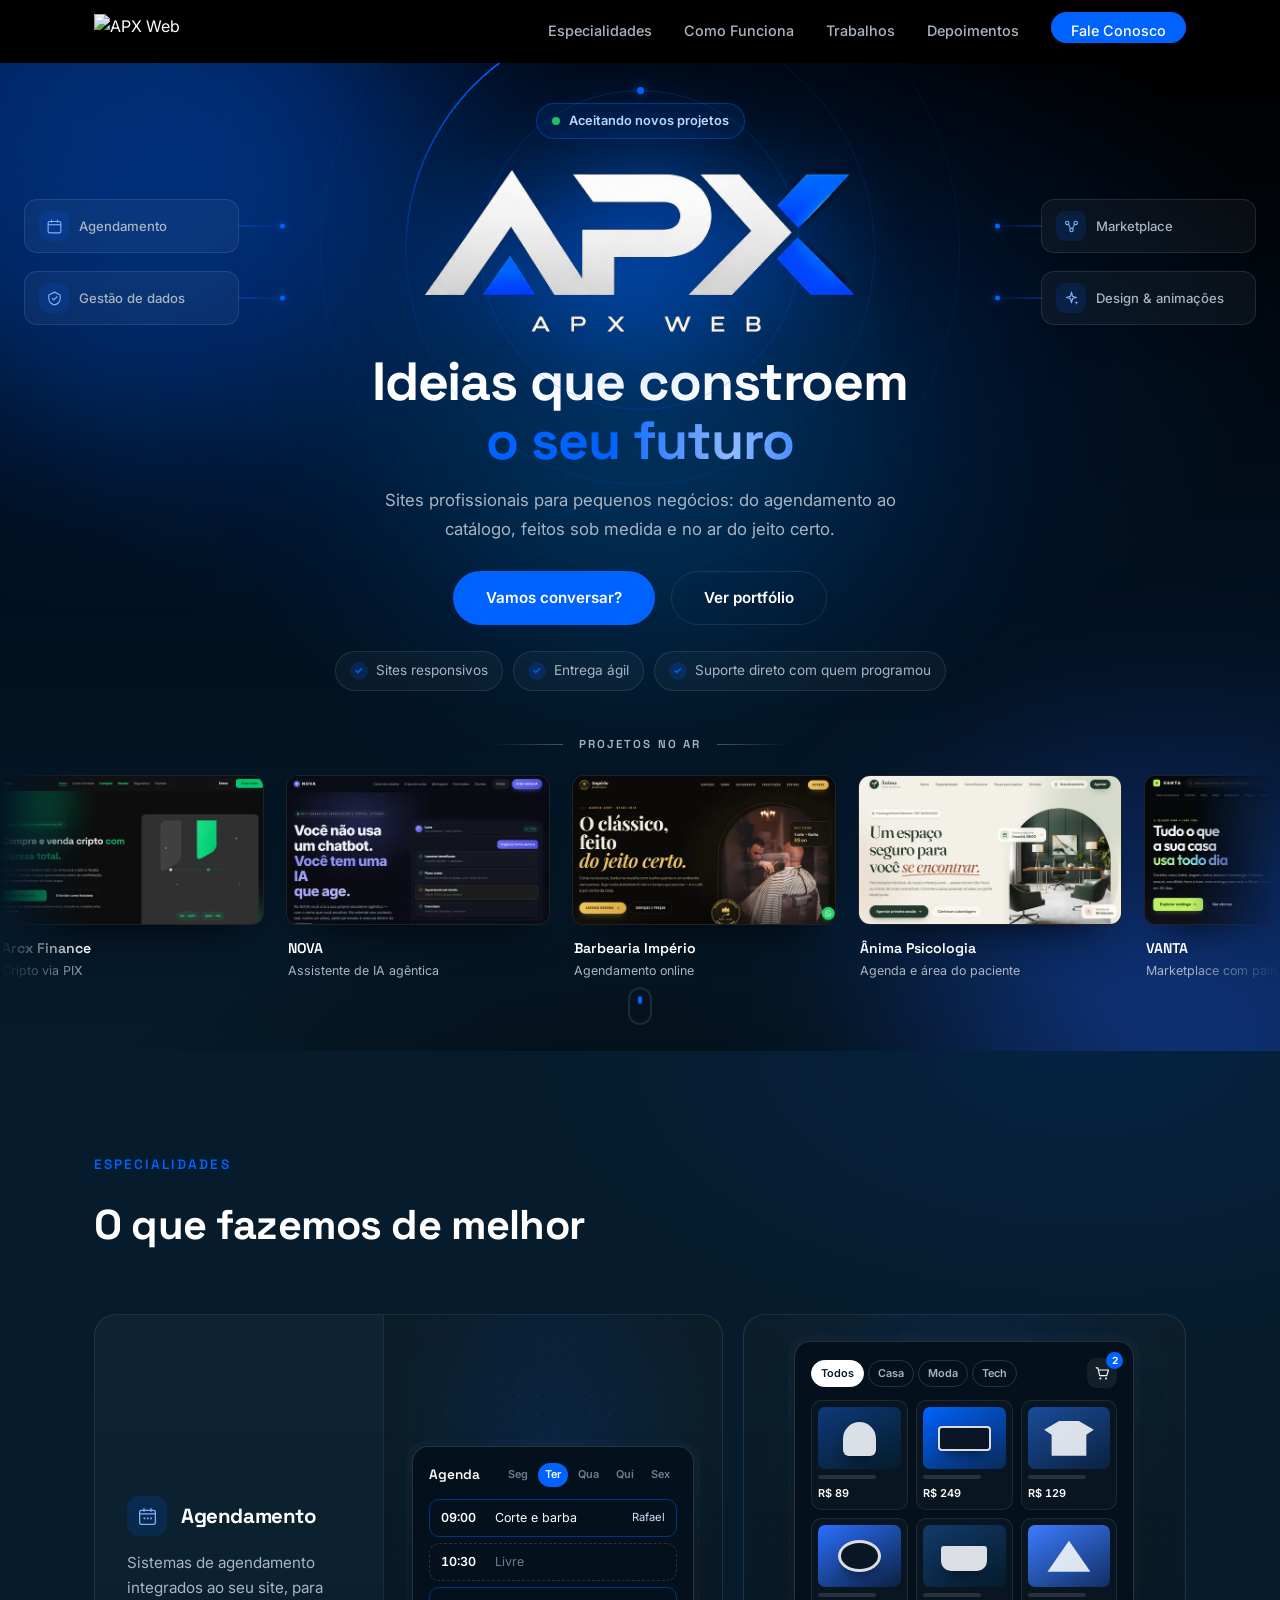
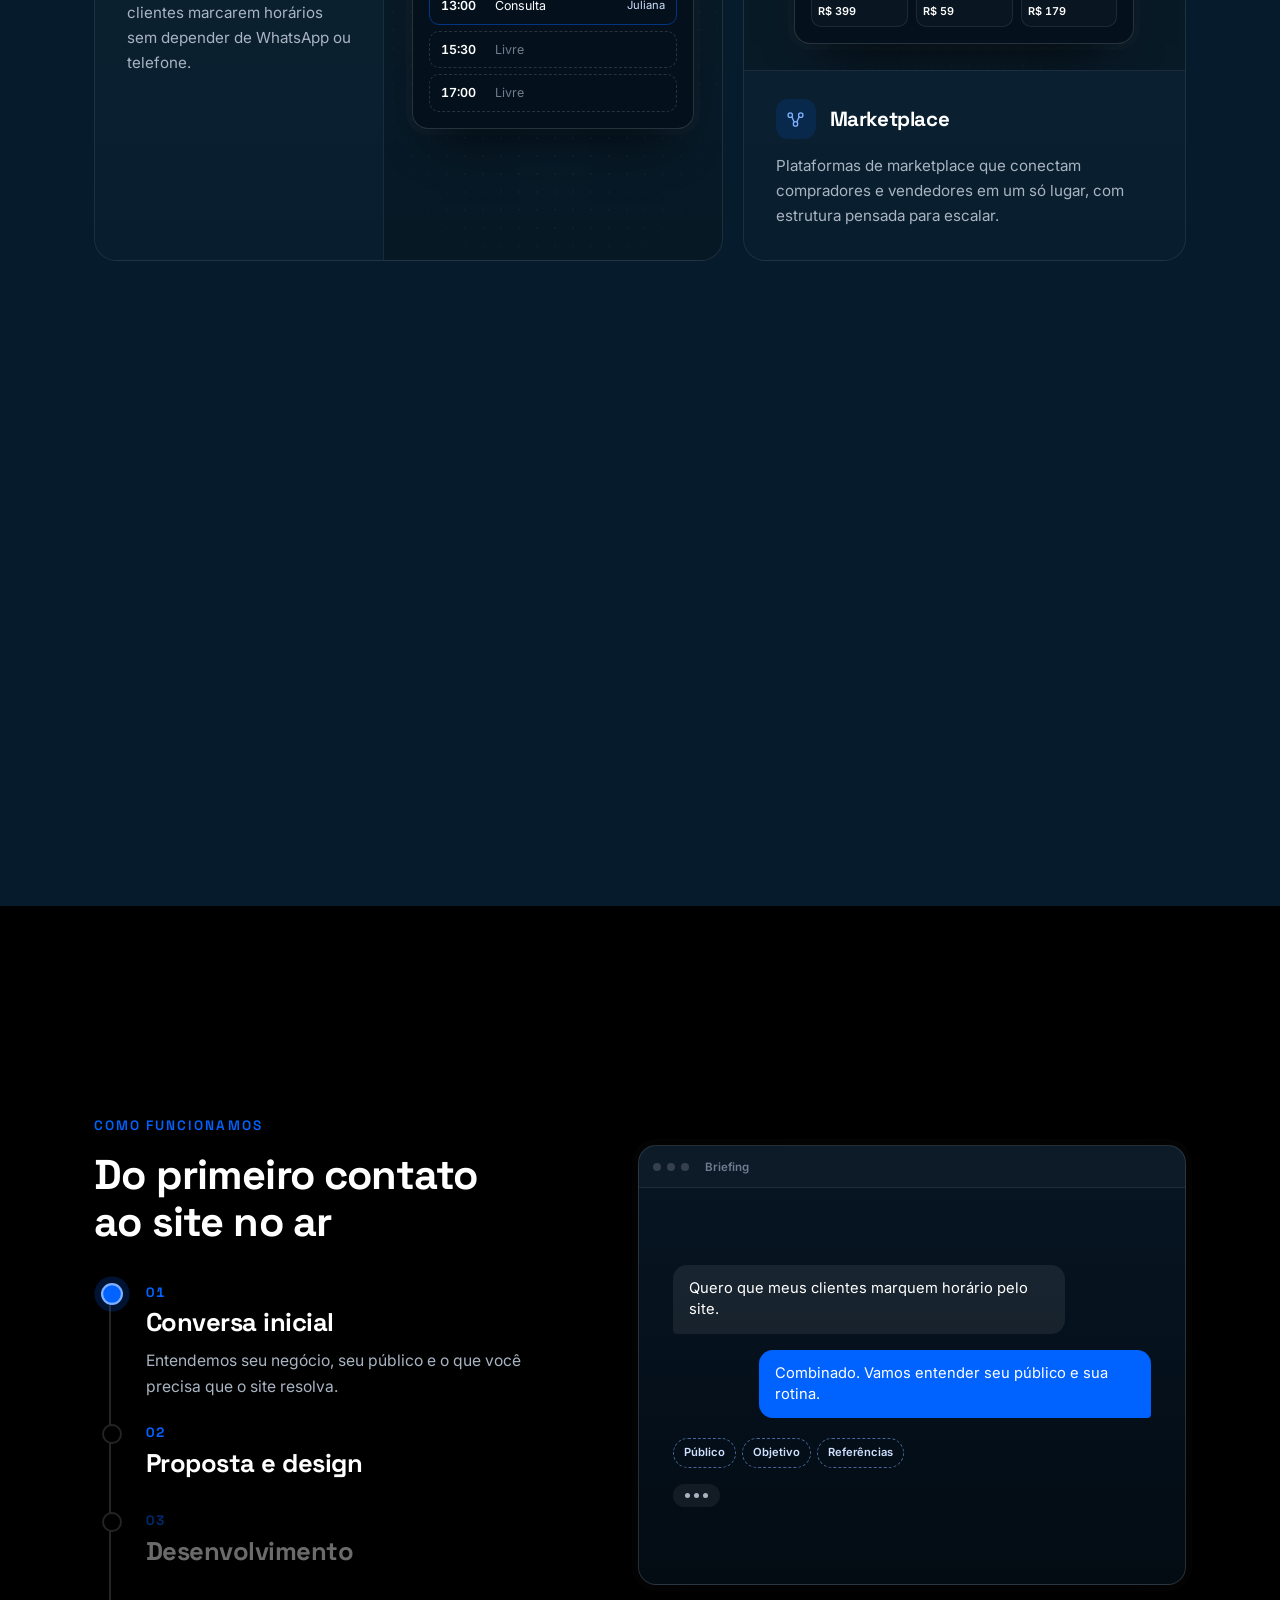
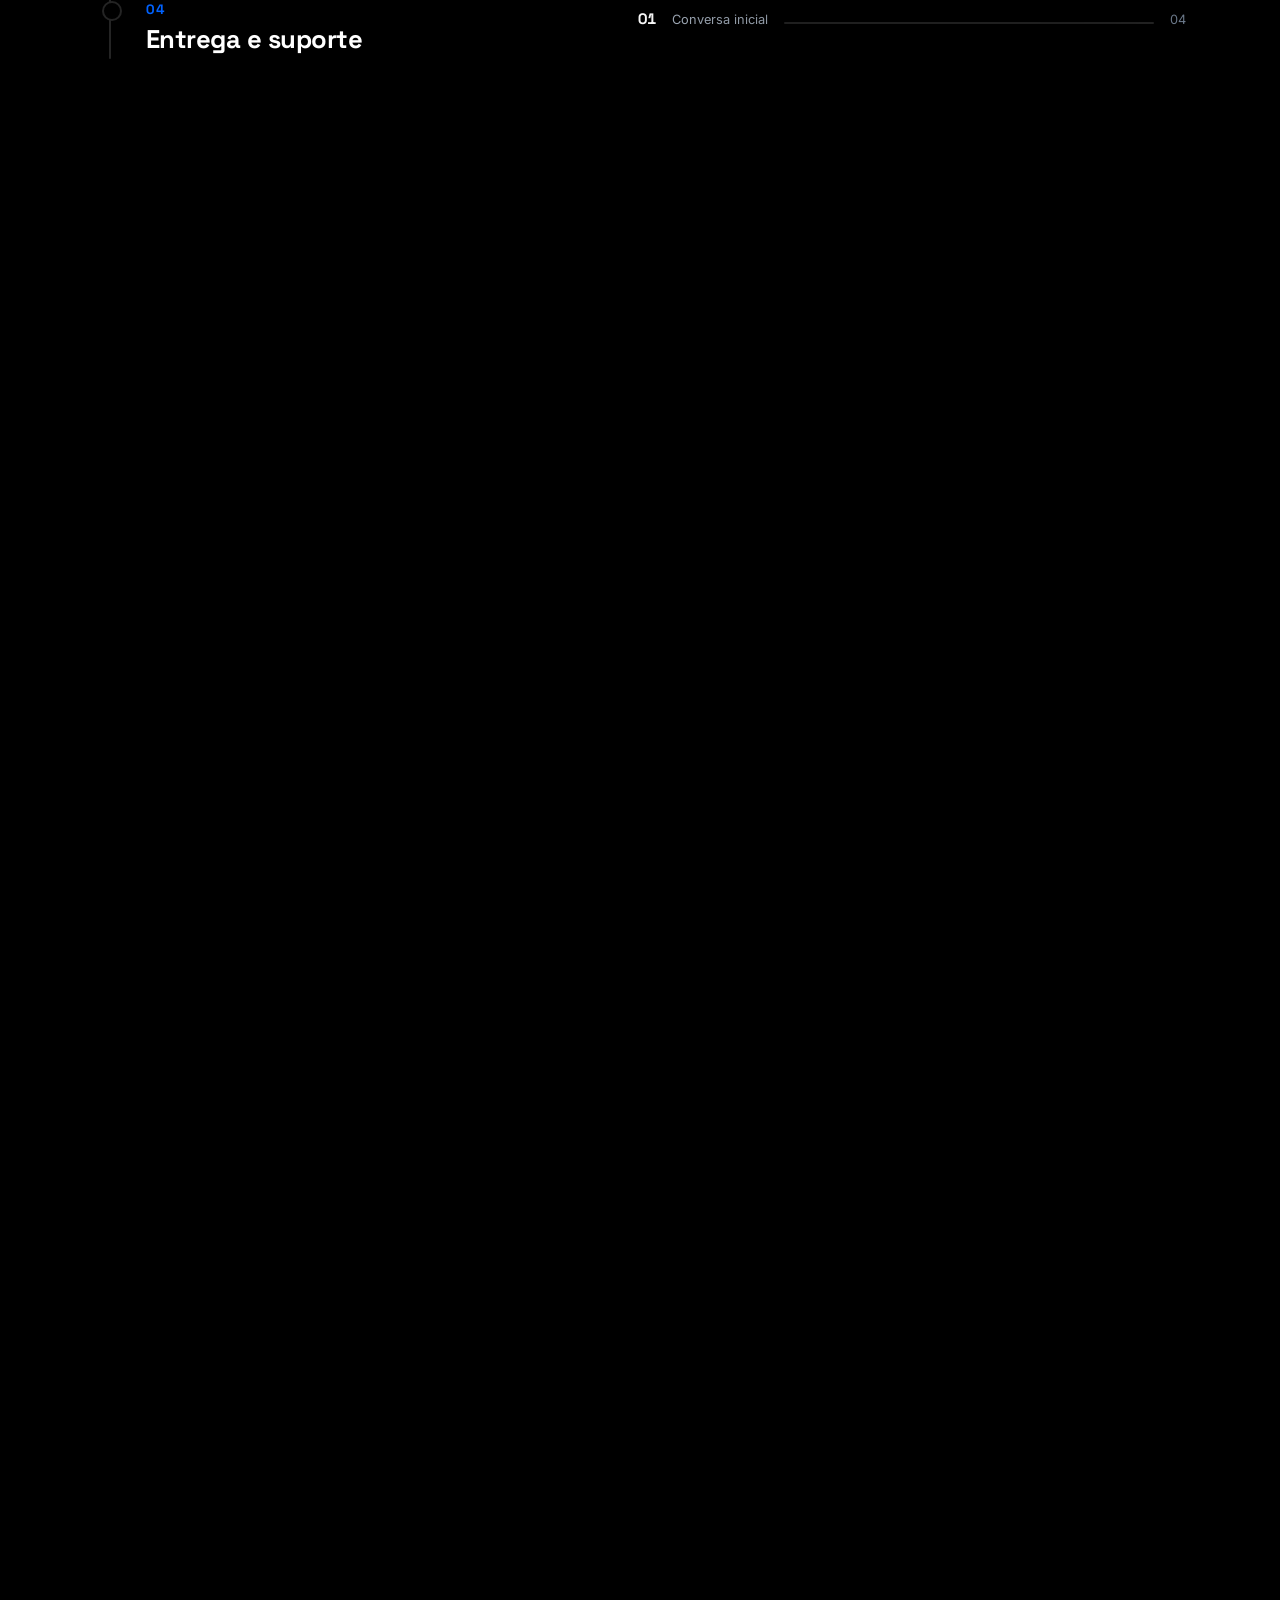
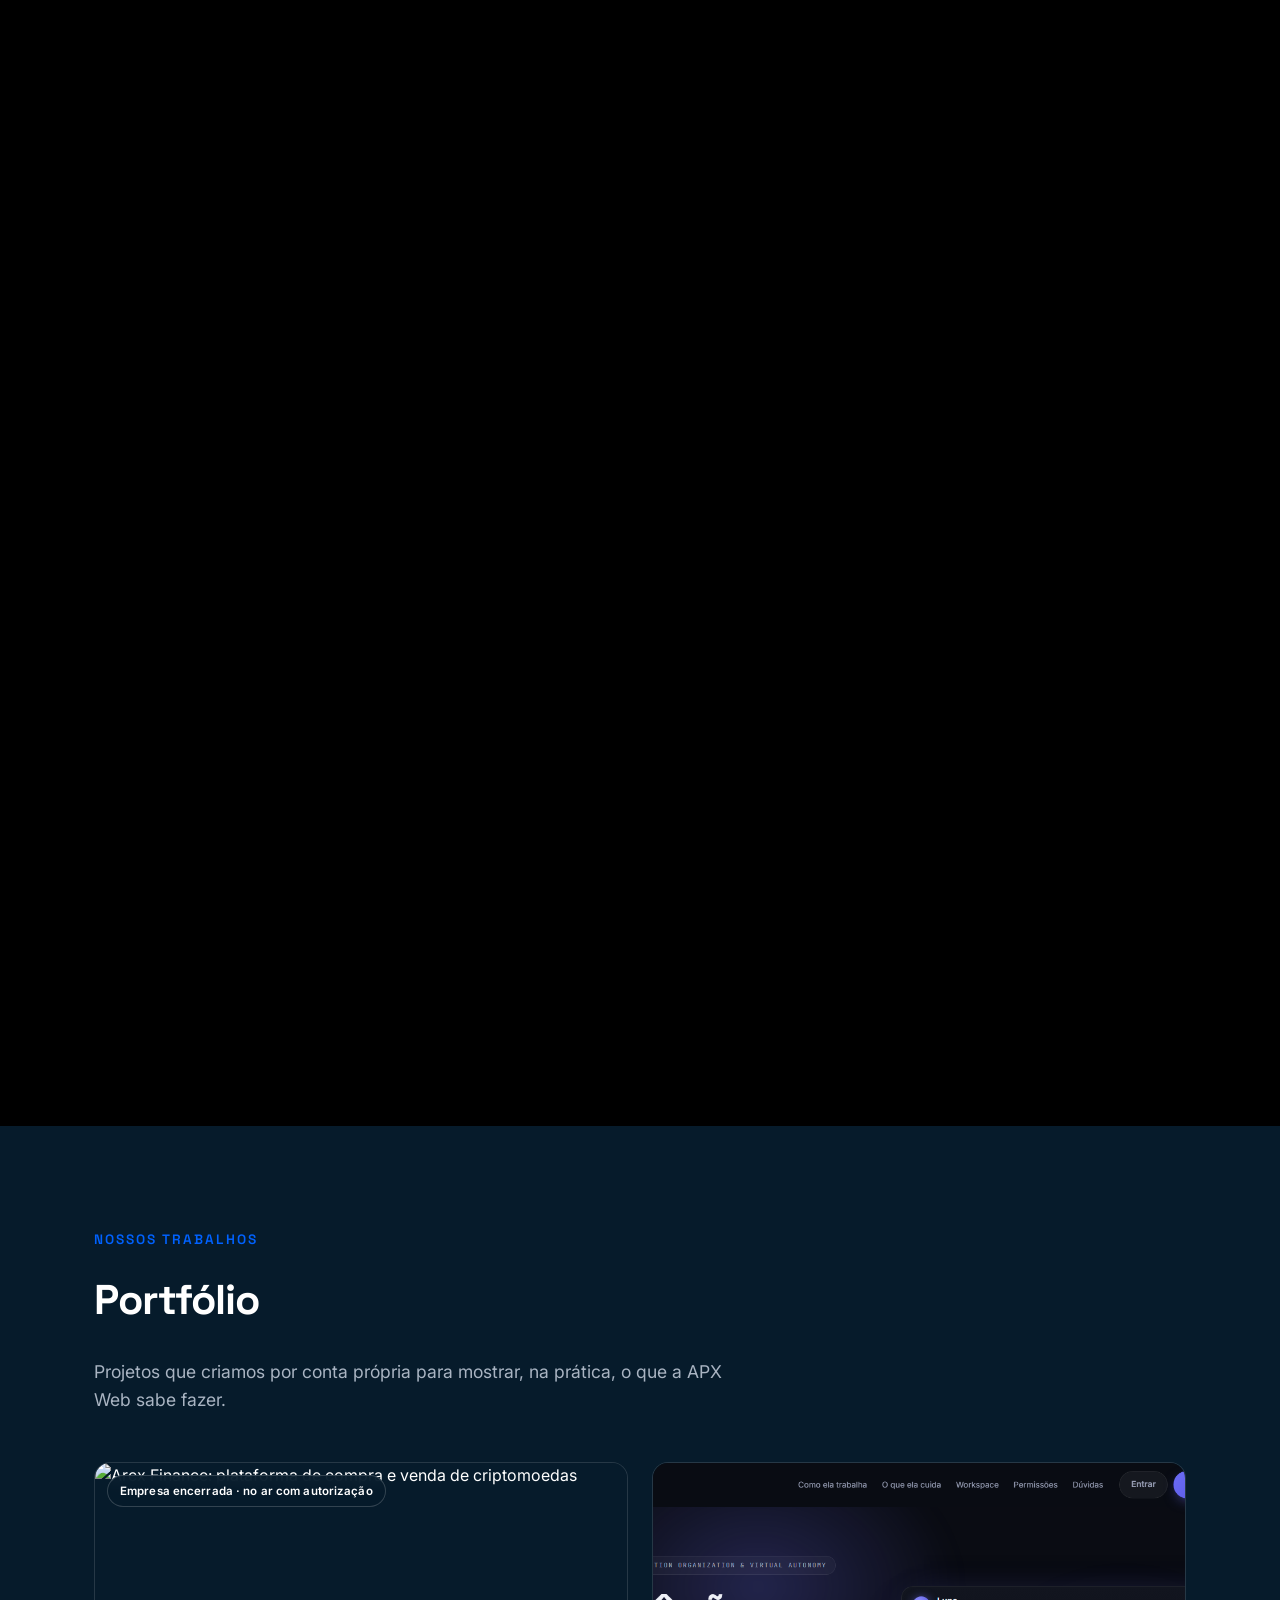
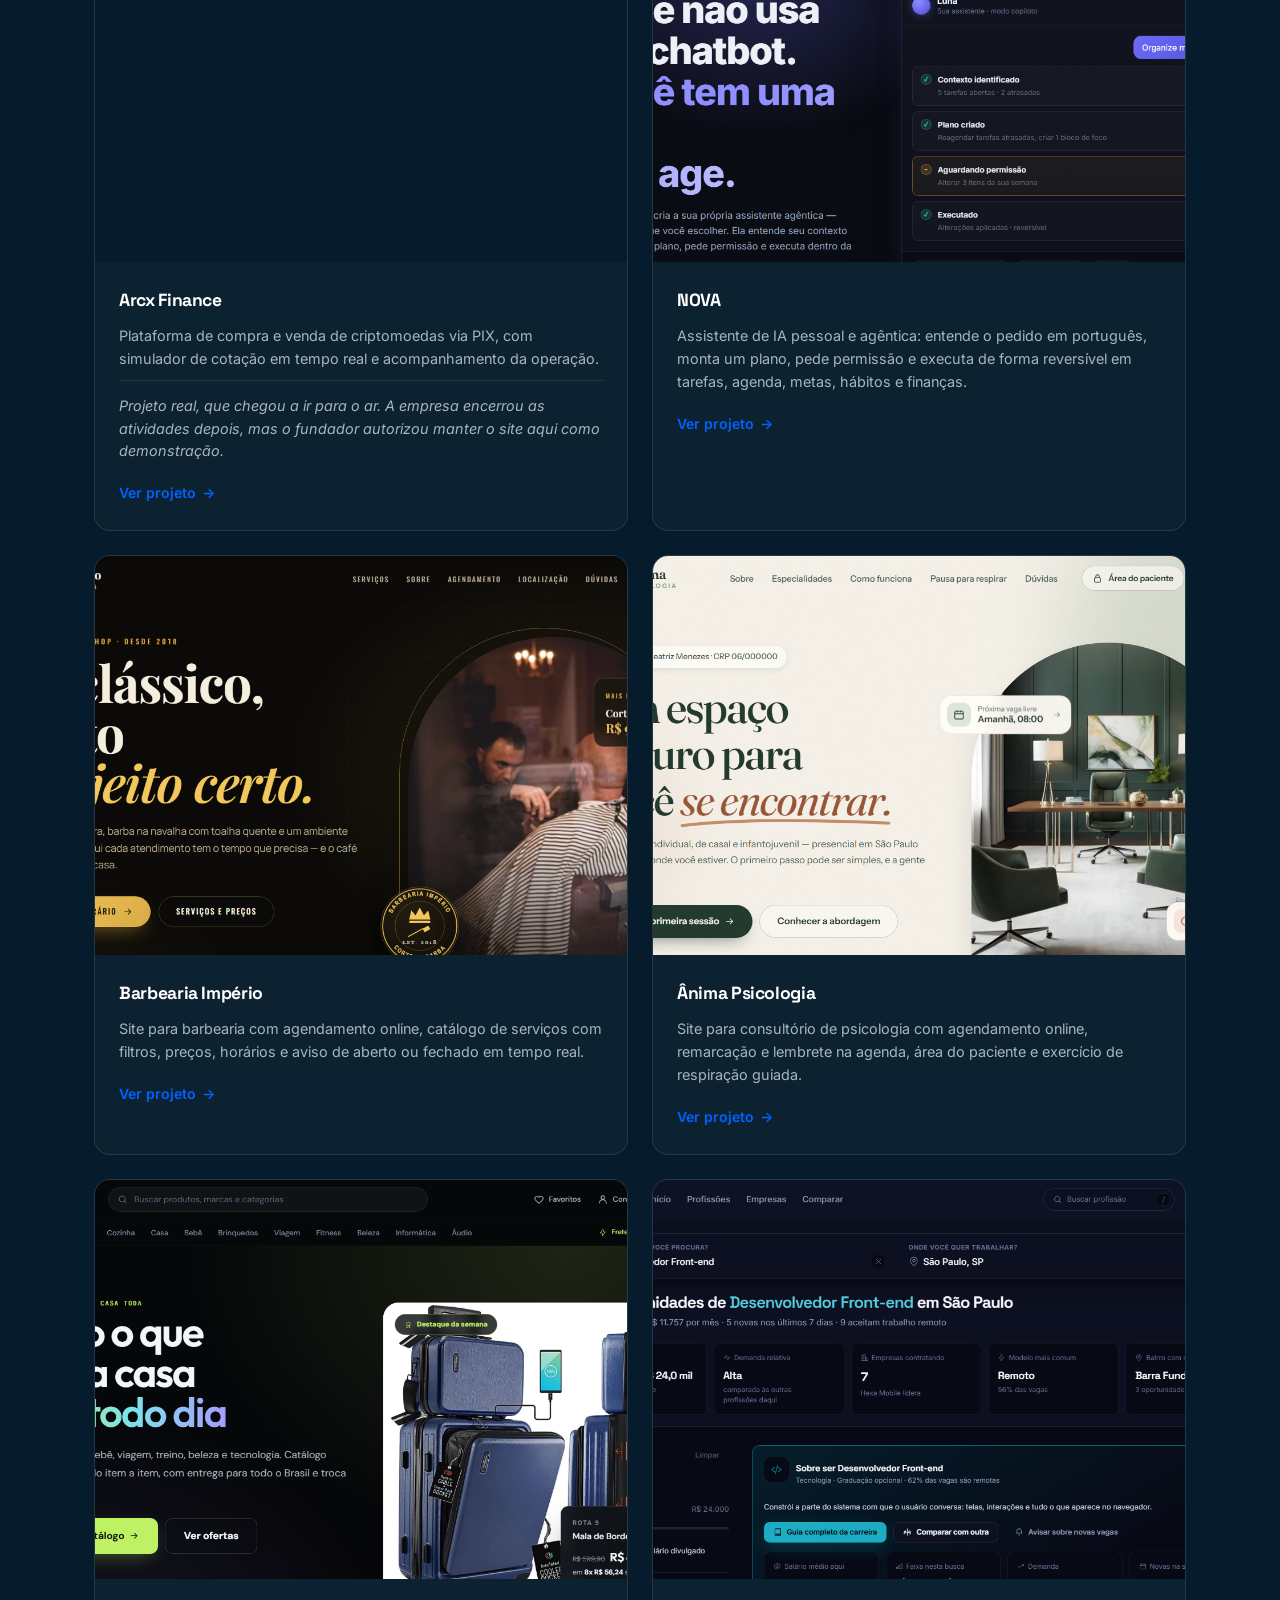
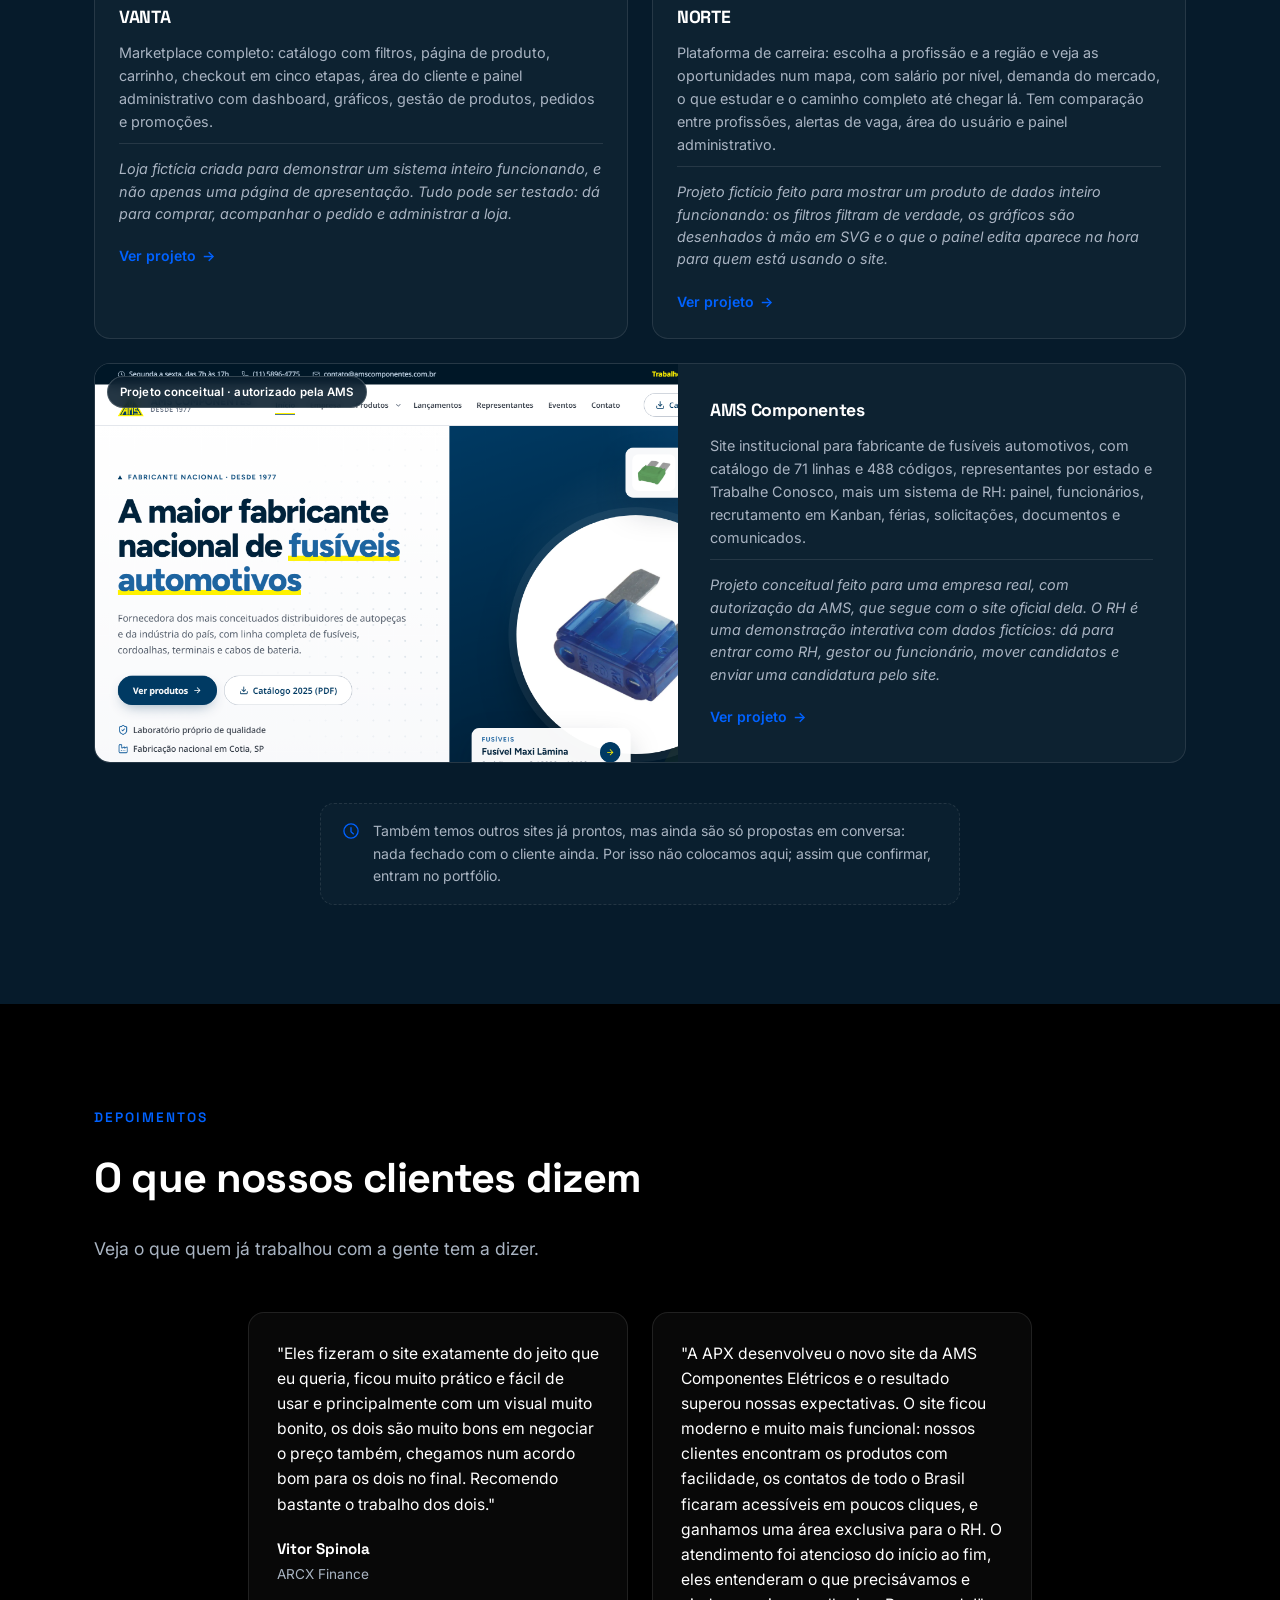
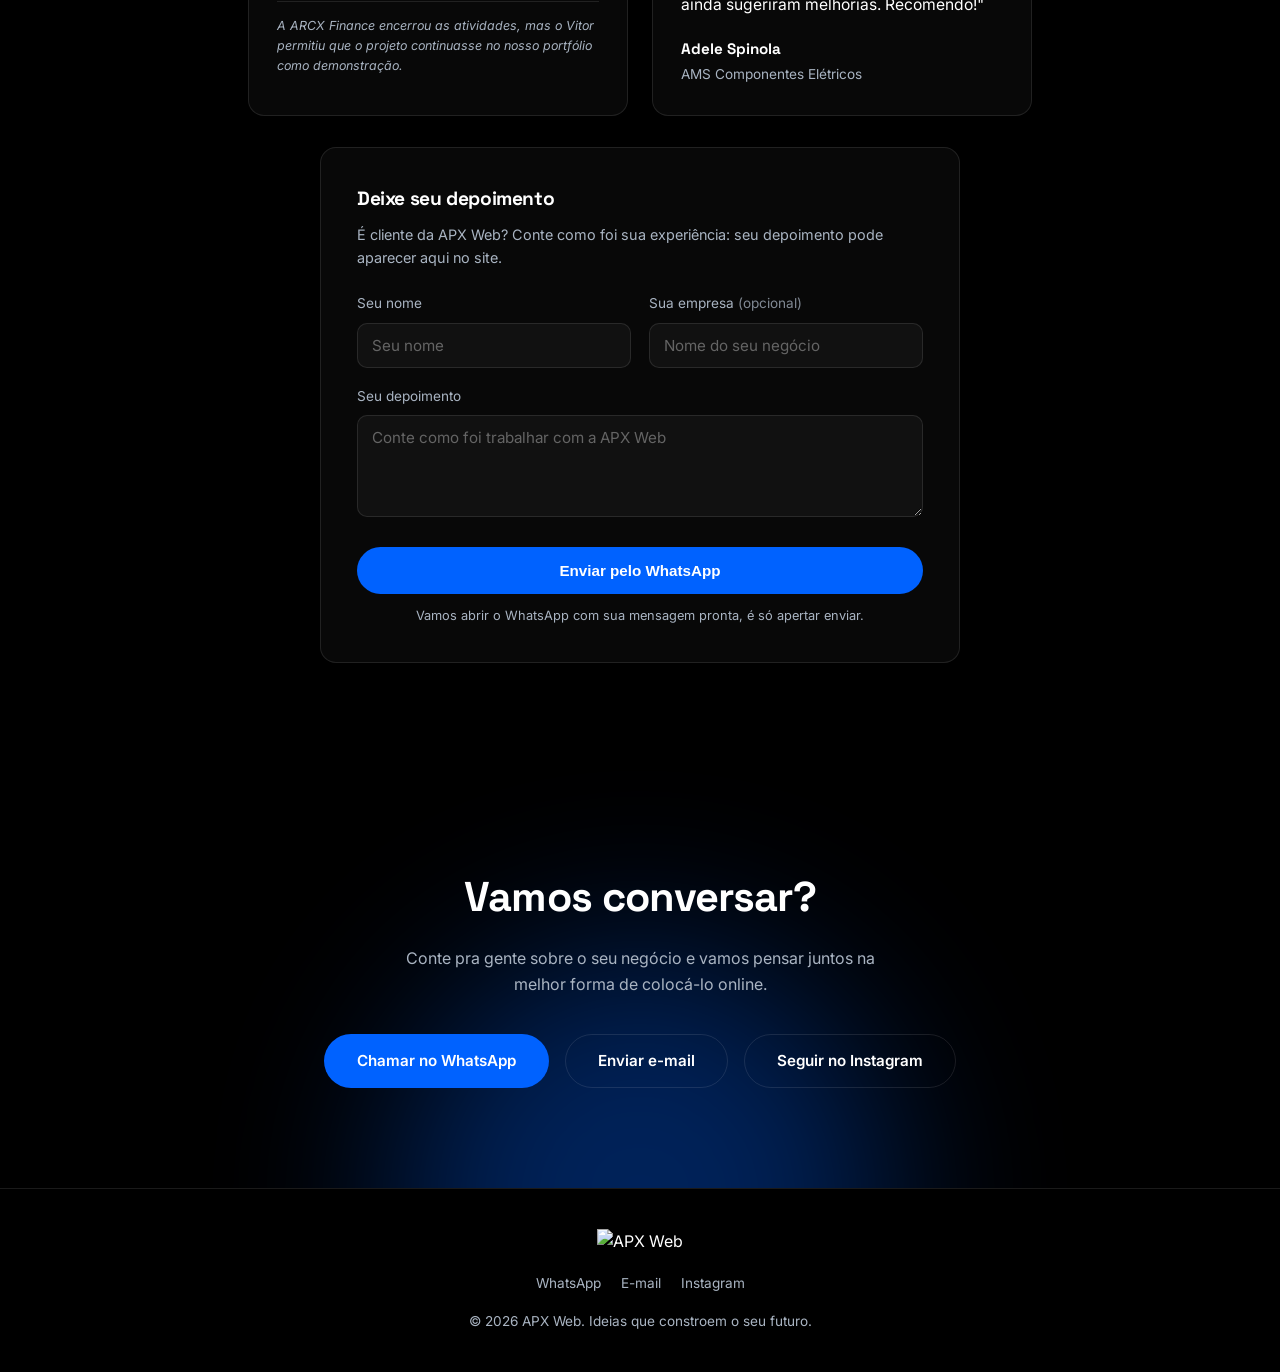
==== index.html @ 46c732f8 "Adiciona depoimento da AMS Componentes Elétricos Co-Authored-By: Claude Opus 5.5 <noreply@anthropic." ====
<!DOCTYPE html>
<html lang="pt-BR">
<head>
<meta charset="UTF-8">
<meta name="viewport" content="width=device-width, initial-scale=1.0">
<title>APX Web | Ideias que constroem o seu futuro</title>
<meta name="description" content="APX Web cria sites profissionais para pequenas empresas: agendamento, plataformas P2P, gestão de dados e catálogos.">
<link rel="icon" type="image/png" sizes="32x32" href="assets/img/favicon-32.png">
<link rel="icon" type="image/png" sizes="16x16" href="assets/img/favicon-16.png">
<link rel="apple-touch-icon" href="assets/img/apple-touch-icon.png">
<meta property="og:type" content="website">
<meta property="og:title" content="APX Web | Ideias que constroem o seu futuro">
<meta property="og:description" content="Criamos sites profissionais para pequenas empresas: agendamento, plataformas P2P, gestão de dados e catálogos.">
<meta property="og:url" content="https://apxweb.github.io/apex-web/">
<meta property="og:image" content="https://apxweb.github.io/apex-web/assets/img/og-image.png?v=2">
<meta property="og:image:width" content="1200">
<meta property="og:image:height" content="630">
<meta property="og:image:alt" content="APX Web: sites e sistemas sob medida">
<meta name="twitter:card" content="summary_large_image">
<meta name="twitter:title" content="APX Web | Ideias que constroem o seu futuro">
<meta name="twitter:description" content="Criamos sites profissionais para pequenas empresas: agendamento, plataformas P2P, gestão de dados e catálogos.">
<meta name="twitter:image" content="https://apxweb.github.io/apex-web/assets/img/og-image.png?v=2">
<link rel="preconnect" href="https://fonts.googleapis.com">
<link rel="preconnect" href="https://fonts.gstatic.com" crossorigin>
<link href="https://fonts.googleapis.com/css2?family=Space+Grotesk:wght@500;600;700&family=Inter:wght@400;500;600&display=swap" rel="stylesheet">
<link rel="stylesheet" href="styles.css">
<link rel="stylesheet" href="secoes.css">
</head>
<body>

<div class="scroll-progress" id="scroll-progress"></div>

<header class="site-header" id="site-header">
  <nav class="container nav">
    <a href="#" class="nav-logo">
      <img src="assets/img/logo-icon.png" alt="APX Web">
    </a>
    <ul class="nav-links" id="nav-links">
      <span class="nav-indicator" id="nav-indicator" aria-hidden="true"></span>
      <li><a href="#especialidades">Especialidades</a></li>
      <li><a href="#como-funciona">Como Funciona</a></li>
      <li><a href="#trabalhos">Trabalhos</a></li>
      <li><a href="#depoimentos">Depoimentos</a></li>
      <li><a href="#contato" class="nav-cta">Fale Conosco</a></li>
    </ul>
    <button class="nav-toggle" id="nav-toggle" aria-label="Abrir menu" aria-expanded="false" aria-controls="nav-links">
      <span></span><span></span><span></span>
    </button>
  </nav>
</header>

<main>

  <section class="hero">
    <div class="hero-bg" aria-hidden="true">
      <span class="aurora aurora-1"></span>
      <span class="aurora aurora-2"></span>
      <span class="aurora aurora-3"></span>
      <span class="hero-veil"></span>
    </div>

    <div class="container hero-stage">

      <ul class="hero-rail hero-rail-left" data-reveal data-delay="4">
        <li>
          <span class="rail-ico">
            <svg viewBox="0 0 24 24" fill="none" aria-hidden="true">
              <rect x="3" y="5" width="18" height="16" rx="2" stroke="currentColor" stroke-width="1.6"/>
              <path d="M3 9.5H21" stroke="currentColor" stroke-width="1.6"/>
              <path d="M8 3V6M16 3V6" stroke="currentColor" stroke-width="1.6" stroke-linecap="round"/>
            </svg>
          </span>
          Agendamento
        </li>
        <li>
          <span class="rail-ico">
            <svg viewBox="0 0 24 24" fill="none" aria-hidden="true">
              <path d="M12 3L20 7V12C20 16.5 16.5 20.5 12 21C7.5 20.5 4 16.5 4 12V7L12 3Z" stroke="currentColor" stroke-width="1.6" stroke-linejoin="round"/>
              <path d="M9 12L11 14L15.5 9.5" stroke="currentColor" stroke-width="1.6" stroke-linecap="round" stroke-linejoin="round"/>
            </svg>
          </span>
          Gestão de dados
        </li>
      </ul>

      <div class="hero-core">
        <span class="hero-pill" data-reveal><span class="pulse-dot" aria-hidden="true"></span> Aceitando novos projetos</span>

        <div class="logo-stage" data-reveal data-delay="1">
          <span class="ring ring-3" aria-hidden="true"></span>
          <span class="ring ring-2" aria-hidden="true"></span>
          <span class="ring ring-1" aria-hidden="true"></span>
          <span class="logo-glow" aria-hidden="true"></span>
          <img src="assets/img/logo-mark.png" alt="APX Web" class="hero-logo">
        </div>

        <h1 class="hero-title"><span class="word">Ideias</span> <span class="word">que</span> <span class="word">constroem</span> <span class="text-shine"><span class="word">o</span> <span class="word">seu</span> <span class="word">futuro</span></span></h1>

        <p class="hero-sub" data-reveal data-delay="2">
          Sites profissionais para pequenos negócios: do agendamento ao catálogo,
          feitos sob medida e no ar do jeito certo.
        </p>

        <div class="hero-actions" data-reveal data-delay="3">
          <a href="#contato" class="btn btn-primary">Vamos conversar?</a>
          <a href="#trabalhos" class="btn btn-ghost">Ver portfólio</a>
        </div>

        <ul class="hero-badges" data-reveal data-delay="4">
          <li><span class="badge-check">✓</span> Sites responsivos</li>
          <li><span class="badge-check">✓</span> Entrega ágil</li>
          <li><span class="badge-check">✓</span> Suporte direto com quem programou</li>
        </ul>
      </div>

      <ul class="hero-rail hero-rail-right" data-reveal data-delay="4">
        <li>
          <span class="rail-ico">
            <svg viewBox="0 0 24 24" fill="none" aria-hidden="true">
              <circle cx="6" cy="7" r="2.4" stroke="currentColor" stroke-width="1.6"/>
              <circle cx="18" cy="7" r="2.4" stroke="currentColor" stroke-width="1.6"/>
              <circle cx="12" cy="17" r="2.4" stroke="currentColor" stroke-width="1.6"/>
              <path d="M7.8 8.8L10.5 15M16.2 8.8L13.5 15" stroke="currentColor" stroke-width="1.6"/>
            </svg>
          </span>
          Marketplace
        </li>
        <li>
          <span class="rail-ico">
            <svg viewBox="0 0 24 24" fill="none" aria-hidden="true">
              <path d="M12 3L13.5 9L19 10.5L13.5 12L12 18L10.5 12L5 10.5L10.5 9L12 3Z" stroke="currentColor" stroke-width="1.6" stroke-linejoin="round"/>
              <path d="M19 15L19.6 17.4L22 18L19.6 18.6L19 21L18.4 18.6L16 18L18.4 17.4L19 15Z" fill="currentColor"/>
            </svg>
          </span>
          Design &amp; animações
        </li>
      </ul>

    </div>

    <div class="hero-strip" data-reveal data-delay="5">
      <p class="strip-head"><span>Projetos no ar</span></p>

      <div class="marquee" id="marquee">
        <div class="marquee-track">
          <div class="marquee-group">
            <a class="strip-card" href="portfolio-projects/arcx-finance/index.html" target="_blank" rel="noopener">
              <span class="strip-shot"><img src="assets/img/portfolio/strip/arcx.webp" alt="Arcx Finance: plataforma de compra e venda de criptomoedas"></span>
              <span class="strip-name">Arcx Finance <em>Cripto via PIX</em></span>
            </a>
            <a class="strip-card" href="portfolio-projects/nova/index.html" target="_blank" rel="noopener">
              <span class="strip-shot"><img src="assets/img/portfolio/strip/nova.webp" alt="NOVA: assistente de IA agêntica pessoal"></span>
              <span class="strip-name">NOVA <em>Assistente de IA agêntica</em></span>
            </a>
            <a class="strip-card" href="portfolio-projects/barbearia/index.html" target="_blank" rel="noopener">
              <span class="strip-shot"><img src="assets/img/portfolio/strip/barbearia.webp" alt="Barbearia Império: site com agendamento online"></span>
              <span class="strip-name">Barbearia Império <em>Agendamento online</em></span>
            </a>
            <a class="strip-card" href="portfolio-projects/psicologia/index.html" target="_blank" rel="noopener">
              <span class="strip-shot"><img src="assets/img/portfolio/strip/psicologia.webp" alt="Ânima Psicologia: site de consultório com agendamento online"></span>
              <span class="strip-name">Ânima Psicologia <em>Agenda e área do paciente</em></span>
            </a>
            <a class="strip-card" href="portfolio-projects/vanta/index.html" target="_blank" rel="noopener">
              <span class="strip-shot"><img src="assets/img/portfolio/strip/vanta.webp" alt="VANTA: marketplace com loja, checkout e painel administrativo"></span>
              <span class="strip-name">VANTA <em>Marketplace com painel</em></span>
            </a>
            <a class="strip-card" href="portfolio-projects/norte/index.html" target="_blank" rel="noopener">
              <span class="strip-shot"><img src="assets/img/portfolio/strip/norte.webp?v=3" alt="NORTE: plataforma de busca de vagas e guia de carreira"></span>
              <span class="strip-name">NORTE <em>Vagas por região e carreira</em></span>
            </a>
            <a class="strip-card" href="https://apxweb.github.io/ams-componentes/" target="_blank" rel="noopener">
              <span class="strip-shot"><img src="assets/img/portfolio/strip/ams.webp" alt="AMS Componentes: site institucional e sistema de RH"></span>
              <span class="strip-name">AMS Componentes <em>Site e sistema de RH</em></span>
            </a>
          </div>

          <div class="marquee-group" aria-hidden="true">
            <a class="strip-card" href="portfolio-projects/arcx-finance/index.html" target="_blank" rel="noopener" tabindex="-1">
              <span class="strip-shot"><img src="assets/img/portfolio/strip/arcx.webp" alt=""></span>
              <span class="strip-name">Arcx Finance <em>Cripto via PIX</em></span>
            </a>
            <a class="strip-card" href="portfolio-projects/nova/index.html" target="_blank" rel="noopener" tabindex="-1">
              <span class="strip-shot"><img src="assets/img/portfolio/strip/nova.webp" alt=""></span>
              <span class="strip-name">NOVA <em>Assistente de IA agêntica</em></span>
            </a>
            <a class="strip-card" href="portfolio-projects/barbearia/index.html" target="_blank" rel="noopener" tabindex="-1">
              <span class="strip-shot"><img src="assets/img/portfolio/strip/barbearia.webp" alt=""></span>
              <span class="strip-name">Barbearia Império <em>Agendamento online</em></span>
            </a>
            <a class="strip-card" href="portfolio-projects/psicologia/index.html" target="_blank" rel="noopener" tabindex="-1">
              <span class="strip-shot"><img src="assets/img/portfolio/strip/psicologia.webp" alt=""></span>
              <span class="strip-name">Ânima Psicologia <em>Agenda e área do paciente</em></span>
            </a>
            <a class="strip-card" href="portfolio-projects/vanta/index.html" target="_blank" rel="noopener" tabindex="-1">
              <span class="strip-shot"><img src="assets/img/portfolio/strip/vanta.webp" alt=""></span>
              <span class="strip-name">VANTA <em>Marketplace com painel</em></span>
            </a>
            <a class="strip-card" href="portfolio-projects/norte/index.html" target="_blank" rel="noopener" tabindex="-1">
              <span class="strip-shot"><img src="assets/img/portfolio/strip/norte.webp?v=3" alt=""></span>
              <span class="strip-name">NORTE <em>Vagas por região e carreira</em></span>
            </a>
            <a class="strip-card" href="https://apxweb.github.io/ams-componentes/" target="_blank" rel="noopener" tabindex="-1">
              <span class="strip-shot"><img src="assets/img/portfolio/strip/ams.webp" alt=""></span>
              <span class="strip-name">AMS Componentes <em>Site e sistema de RH</em></span>
            </a>
          </div>
        </div>
      </div>
    </div>

    <a class="scroll-cue" href="#especialidades" aria-label="Rolar para a próxima seção"><span aria-hidden="true"></span></a>
  </section>

  <section id="especialidades" class="section especialidades">
    <div class="container">
      <span class="eyebrow" data-reveal>Especialidades</span>
      <h2 data-reveal>O que fazemos de melhor</h2>

      <div class="svc-grid">

        <!-- Agendamento: a agenda vai se preenchendo sozinha -->
        <article class="svc svc--wide svc--agenda" data-svc="agenda">
          <div class="svc-copy">
            <span class="svc-ico" aria-hidden="true">
              <svg viewBox="0 0 24 24" fill="none">
                <rect x="3" y="5" width="18" height="16" rx="2" stroke="currentColor" stroke-width="1.5"/>
                <path d="M3 9H21" stroke="currentColor" stroke-width="1.5"/>
                <path d="M8 3V6M16 3V6" stroke="currentColor" stroke-width="1.5" stroke-linecap="round"/>
                <path d="M7.5 13H9.5V15H7.5V13ZM11.25 13H13.25V15H11.25V13ZM15 13H17V15H15V13Z" fill="currentColor"/>
              </svg>
            </span>
            <h3>Agendamento</h3>
            <p>Sistemas de agendamento integrados ao seu site, para clientes marcarem horários sem depender de WhatsApp ou telefone.</p>
          </div>
          <div class="svc-visual" aria-hidden="true">
            <div class="agenda">
              <div class="agenda-head">
                <span class="agenda-title">Agenda</span>
                <span class="agenda-days">
                  <i>Seg</i><i class="is-on">Ter</i><i>Qua</i><i>Qui</i><i>Sex</i>
                </span>
              </div>
              <ul class="agenda-slots">
                <li class="is-booked"><b>09:00</b><span>Corte e barba</span><em>Rafael</em></li>
                <li><b>10:30</b><span>Livre</span><em></em></li>
                <li class="is-booked"><b>13:00</b><span>Consulta</span><em>Juliana</em></li>
                <li><b>15:30</b><span>Livre</span><em></em></li>
                <li><b>17:00</b><span>Livre</span><em></em></li>
              </ul>
              <div class="agenda-toast">
                <svg viewBox="0 0 24 24" fill="none"><path d="M5 12.5L10 17L19 7.5" stroke="currentColor" stroke-width="2" stroke-linecap="round" stroke-linejoin="round" pathLength="1"/></svg>
                <span>Horário confirmado</span>
              </div>
            </div>
          </div>
        </article>

        <!-- Marketplace: vitrine que se reorganiza por categoria -->
        <article class="svc svc--shop" data-svc="shop">
          <div class="svc-visual" aria-hidden="true">
            <div class="shop">
              <div class="shop-bar">
                <span class="shop-chips">
                  <i class="is-on" data-cat="all">Todos</i><i data-cat="casa">Casa</i><i data-cat="moda">Moda</i><i data-cat="tech">Tech</i>
                </span>
                <span class="shop-cart">
                  <svg viewBox="0 0 24 24" fill="none"><path d="M3 4H5.5L8 15H18L20.5 7H6.5" stroke="currentColor" stroke-width="1.6" stroke-linecap="round" stroke-linejoin="round"/><circle cx="9" cy="19" r="1.4" fill="currentColor"/><circle cx="17" cy="19" r="1.4" fill="currentColor"/></svg>
                  <b class="shop-count">2</b>
                </span>
              </div>
              <ul class="shop-grid">
                <li data-cat="casa"><span class="shop-img shop-img--a"></span><i></i><b>R$ 89</b></li>
                <li data-cat="tech"><span class="shop-img shop-img--b"></span><i></i><b>R$ 249</b></li>
                <li data-cat="moda"><span class="shop-img shop-img--c"></span><i></i><b>R$ 129</b></li>
                <li data-cat="tech"><span class="shop-img shop-img--d"></span><i></i><b>R$ 399</b></li>
                <li data-cat="casa"><span class="shop-img shop-img--e"></span><i></i><b>R$ 59</b></li>
                <li data-cat="moda"><span class="shop-img shop-img--f"></span><i></i><b>R$ 179</b></li>
              </ul>
            </div>
          </div>
          <div class="svc-copy">
            <span class="svc-ico" aria-hidden="true">
              <svg viewBox="0 0 24 24" fill="none">
                <circle cx="6" cy="7" r="2.5" stroke="currentColor" stroke-width="1.5"/>
                <circle cx="18" cy="7" r="2.5" stroke="currentColor" stroke-width="1.5"/>
                <circle cx="12" cy="17" r="2.5" stroke="currentColor" stroke-width="1.5"/>
                <path d="M7.8 8.8L10.5 15M16.2 8.8L13.5 15" stroke="currentColor" stroke-width="1.5"/>
              </svg>
            </span>
            <h3>Marketplace</h3>
            <p>Plataformas de marketplace que conectam compradores e vendedores em um só lugar, com estrutura pensada para escalar.</p>
          </div>
        </article>

        <!-- Gestão de Dados: gráfico que se desenha e troca de série -->
        <article class="svc svc--data" data-svc="data">
          <div class="svc-visual" aria-hidden="true">
            <div class="data">
              <div class="data-head">
                <span class="data-label">Registros no mês</span>
                <b class="data-value">1.284</b>
              </div>
              <svg class="data-chart" viewBox="0 0 320 130" preserveAspectRatio="none">
                <defs>
                  <linearGradient id="svc-area" x1="0" y1="0" x2="0" y2="1">
                    <stop offset="0" stop-color="#0062ff" stop-opacity="0.38"/>
                    <stop offset="1" stop-color="#0062ff" stop-opacity="0"/>
                  </linearGradient>
                </defs>
                <g class="data-grid">
                  <line x1="0" y1="32" x2="320" y2="32"/>
                  <line x1="0" y1="65" x2="320" y2="65"/>
                  <line x1="0" y1="98" x2="320" y2="98"/>
                </g>
                <path class="data-area" d=""/>
                <path class="data-line" d="" pathLength="1"/>
                <g class="data-dots"></g>
              </svg>
              <ul class="data-rows">
                <li><span>Catálogo</span><i style="--v: 0.82"></i></li>
                <li><span>Rastreamento</span><i style="--v: 0.64"></i></li>
                <li><span>Diário de bordo</span><i style="--v: 0.47"></i></li>
              </ul>
            </div>
          </div>
          <div class="svc-copy">
            <span class="svc-ico" aria-hidden="true">
              <svg viewBox="0 0 24 24" fill="none">
                <path d="M12 3L20 7V12C20 16.5 16.5 20.5 12 21C7.5 20.5 4 16.5 4 12V7L12 3Z" stroke="currentColor" stroke-width="1.5" stroke-linejoin="round"/>
                <path d="M9 12L11 14L15.5 9.5" stroke="currentColor" stroke-width="1.5" stroke-linecap="round" stroke-linejoin="round"/>
              </svg>
            </span>
            <h3>Gestão de Dados</h3>
            <p>Diários de bordo, rastreamento e catálogos: organizamos as informações do seu negócio de forma clara e acessível.</p>
          </div>
        </article>

        <!-- Design & Animações: camadas que se separam e uma curva de movimento -->
        <article class="svc svc--wide svc--motion" data-svc="motion">
          <div class="svc-copy">
            <span class="svc-ico" aria-hidden="true">
              <svg viewBox="0 0 24 24" fill="none">
                <path d="M12 3L13.5 9L19 10.5L13.5 12L12 18L10.5 12L5 10.5L10.5 9L12 3Z" stroke="currentColor" stroke-width="1.5" stroke-linejoin="round"/>
                <path d="M19 15L19.6 17.4L22 18L19.6 18.6L19 21L18.4 18.6L16 18L18.4 17.4L19 15Z" fill="currentColor"/>
              </svg>
            </span>
            <h3>Design &amp; Animações</h3>
            <p>Identidade visual, microinterações e animações que dão vida ao site sem pesar a performance.</p>
          </div>
          <div class="svc-visual" aria-hidden="true">
            <div class="motion">
              <div class="motion-layers">
                <span class="layer layer--base"></span>
                <span class="layer layer--media"><i></i></span>
                <span class="layer layer--ui"><i></i><i></i><b>Começar</b></span>
              </div>
              <div class="motion-curve">
                <svg viewBox="0 0 120 120">
                  <path class="curve-guide" d="M14 106 L48 106 M106 14 L76 14"/>
                  <path class="curve-path" d="M14 106 C48 106 76 14 106 14" pathLength="1"/>
                  <circle class="curve-handle" cx="48" cy="106" r="4"/>
                  <circle class="curve-handle" cx="76" cy="14" r="4"/>
                  <circle class="curve-end" cx="14" cy="106" r="3"/>
                  <circle class="curve-end" cx="106" cy="14" r="3"/>
                </svg>
                <div class="curve-track"><span class="curve-dot"></span></div>
                <span class="curve-label">ease-out</span>
              </div>
            </div>
          </div>
        </article>

      </div>
    </div>
  </section>

  <section id="como-funciona" class="section processo" data-processo>
    <div class="proc-pin">
      <div class="container proc">
        <div class="proc-side">
          <span class="eyebrow" data-reveal>Como Funcionamos</span>
          <h2 data-reveal>Do primeiro contato ao site no ar</h2>

          <div class="proc-track">
            <span class="proc-rail" aria-hidden="true"><i></i></span>
          <ol class="proc-steps">
            <li class="proc-step" data-step="0">
              <div class="proc-text">
                <span class="proc-num">01</span>
                <h3>Conversa inicial</h3>
                <p>Entendemos seu negócio, seu público e o que você precisa que o site resolva.</p>
              </div>
              <div class="scene is-active scene--talk" aria-hidden="true">
                <div class="scene-bar"><i></i><i></i><i></i><span>Briefing</span></div>
                <div class="scene-body">
                  <p class="bubble bubble--in">Quero que meus clientes marquem horário pelo site.</p>
                  <p class="bubble bubble--out">Combinado. Vamos entender seu público e sua rotina.</p>
                  <div class="talk-notes"><span>Público</span><span>Objetivo</span><span>Referências</span></div>
                  <span class="typing"><i></i><i></i><i></i></span>
                </div>
              </div>
            </li>
            <li class="proc-step" data-step="1">
              <div class="proc-text">
                <span class="proc-num">02</span>
                <h3>Proposta e design</h3>
                <p>Definimos escopo, prazo, valor e apresentamos um layout alinhado com sua marca.</p>
              </div>
              <div class="scene is-active scene--design" aria-hidden="true">
                <div class="scene-bar"><i></i><i></i><i></i><span>Proposta</span></div>
                <div class="scene-body">
                  <div class="wire">
                    <span class="wire-nav"></span>
                    <span class="wire-hero"></span>
                    <span class="wire-card"></span><span class="wire-card"></span><span class="wire-card"></span>
                  </div>
                  <div class="spec">
                    <span class="swatches"><i></i><i></i><i></i></span>
                    <span class="type-sample">Aa</span>
                    <ul class="checks">
                      <li><svg viewBox="0 0 24 24" fill="none"><path d="M5 12.5L10 17L19 7.5" pathLength="1"/></svg>Escopo</li>
                      <li><svg viewBox="0 0 24 24" fill="none"><path d="M5 12.5L10 17L19 7.5" pathLength="1"/></svg>Prazo</li>
                      <li><svg viewBox="0 0 24 24" fill="none"><path d="M5 12.5L10 17L19 7.5" pathLength="1"/></svg>Valor</li>
                    </ul>
                  </div>
                </div>
              </div>
            </li>
            <li class="proc-step" data-step="2">
              <div class="proc-text">
                <span class="proc-num">03</span>
                <h3>Desenvolvimento</h3>
                <p>Construímos o site, revisando com você em cada etapa do processo.</p>
              </div>
              <div class="scene is-active scene--build" aria-hidden="true">
                <div class="scene-bar"><i></i><i></i><i></i><span>index.html</span></div>
                <div class="scene-body">
                  <pre class="code"><code><span class="ln"><em>&lt;section</em> <u>class</u>=<s>"agenda"</s><em>&gt;</em></span>
<span class="ln">  <em>&lt;h2&gt;</em>Agende seu horário<em>&lt;/h2&gt;</em></span>
<span class="ln">  <em>&lt;form</em> <u>id</u>=<s>"reserva"</s><em>&gt;</em></span>
<span class="ln">    <em>&lt;button&gt;</em>Confirmar<em>&lt;/button&gt;</em></span>
<span class="ln">  <em>&lt;/form&gt;</em></span>
<span class="ln"><em>&lt;/section&gt;</em></span></code></pre>
                  <div class="devices">
                    <span class="dev dev--desk"><i></i><i></i><i></i></span>
                    <span class="dev dev--phone"><i></i><i></i></span>
                  </div>
                  <div class="review">
                    <span>Revisões com você</span>
                    <span class="review-dots"><i></i><i></i><i></i><i></i></span>
                  </div>
                </div>
              </div>
            </li>
            <li class="proc-step" data-step="3">
              <div class="proc-text">
                <span class="proc-num">04</span>
                <h3>Entrega e suporte</h3>
                <p>Publicamos o site online e seguimos disponíveis para ajustes e suporte.</p>
              </div>
              <div class="scene is-active scene--launch" aria-hidden="true">
                <div class="scene-bar scene-bar--url">
                  <i></i><i></i><i></i>
                  <span class="url"><svg viewBox="0 0 24 24" fill="none"><rect x="6" y="10.5" width="12" height="9" rx="2" stroke="currentColor" stroke-width="1.6"/><path d="M8.5 10.5V8a3.5 3.5 0 0 1 7 0v2.5" stroke="currentColor" stroke-width="1.6"/></svg><b>seunegocio.com.br</b></span>
                </div>
                <div class="scene-body">
                  <div class="live-page">
                    <span class="live-hero"><i></i><i></i><b></b></span>
                    <span class="live-row"><i></i><i></i><i></i></span>
                  </div>
                  <span class="live-status"><span class="live-dot"></span>No ar</span>
                  <p class="bubble bubble--out bubble--support">Precisa ajustar algo? Estamos por aqui.</p>
                </div>
              </div>
            </li>
          </ol>
          </div>
        </div>

        <div class="proc-stage" aria-hidden="true">
          <div class="proc-frame"></div>
        </div>
      </div>
    </div>
  </section>

  <section id="trabalhos" class="section trabalhos">
    <div class="container">
      <span class="eyebrow" data-reveal>Nossos Trabalhos</span>
      <h2 data-reveal>Portfólio</h2>
      <p class="lead" data-reveal>Projetos que criamos por conta própria para mostrar, na prática, o que a APX Web sabe fazer.</p>

      <div class="portfolio-grid">
        <a class="portfolio-card" href="portfolio-projects/arcx-finance/index.html" target="_blank" rel="noopener" data-reveal>
          <div class="portfolio-thumb">
            <span class="portfolio-tag">Empresa encerrada · no ar com autorização</span>
            <img src="assets/img/portfolio/arcx.png" alt="Arcx Finance: plataforma de compra e venda de criptomoedas" loading="lazy">
          </div>
          <div class="portfolio-info">
            <h3>Arcx Finance</h3>
            <p>Plataforma de compra e venda de criptomoedas via PIX, com simulador de cotação em tempo real e acompanhamento da operação.</p>
            <p class="portfolio-note">Projeto real, que chegou a ir para o ar. A empresa encerrou as atividades depois, mas o fundador autorizou manter o site aqui como demonstração.</p>
            <span class="portfolio-link">Ver projeto <span aria-hidden="true">→</span></span>
          </div>
        </a>

        <a class="portfolio-card" href="portfolio-projects/nova/index.html" target="_blank" rel="noopener" data-reveal data-delay="1">
          <div class="portfolio-thumb">
            <img src="assets/img/portfolio/nova.png" alt="NOVA: assistente de IA agêntica pessoal" loading="lazy">
          </div>
          <div class="portfolio-info">
            <h3>NOVA</h3>
            <p>Assistente de IA pessoal e agêntica: entende o pedido em português, monta um plano, pede permissão e executa de forma reversível em tarefas, agenda, metas, hábitos e finanças.</p>
            <span class="portfolio-link">Ver projeto <span aria-hidden="true">→</span></span>
          </div>
        </a>

        <a class="portfolio-card" href="portfolio-projects/barbearia/index.html" target="_blank" rel="noopener" data-reveal data-delay="2">
          <div class="portfolio-thumb">
            <img src="assets/img/portfolio/barbearia.png" alt="Barbearia Império: site com agendamento online e catálogo de serviços" loading="lazy">
          </div>
          <div class="portfolio-info">
            <h3>Barbearia Império</h3>
            <p>Site para barbearia com agendamento online, catálogo de serviços com filtros, preços, horários e aviso de aberto ou fechado em tempo real.</p>
            <span class="portfolio-link">Ver projeto <span aria-hidden="true">→</span></span>
          </div>
        </a>

        <a class="portfolio-card" href="portfolio-projects/psicologia/index.html" target="_blank" rel="noopener" data-reveal data-delay="3">
          <div class="portfolio-thumb">
            <img src="assets/img/portfolio/psicologia.png" alt="Ânima Psicologia: site para consultório de psicologia com agendamento online e área do paciente" loading="lazy">
          </div>
          <div class="portfolio-info">
            <h3>Ânima Psicologia</h3>
            <p>Site para consultório de psicologia com agendamento online, remarcação e lembrete na agenda, área do paciente e exercício de respiração guiada.</p>
            <span class="portfolio-link">Ver projeto <span aria-hidden="true">→</span></span>
          </div>
        </a>

        <a class="portfolio-card" href="portfolio-projects/vanta/index.html" target="_blank" rel="noopener" data-reveal data-delay="4">
          <div class="portfolio-thumb">
            <img src="assets/img/portfolio/vanta.png" alt="VANTA: marketplace com catálogo, checkout e painel administrativo" loading="lazy">
          </div>
          <div class="portfolio-info">
            <h3>VANTA</h3>
            <p>Marketplace completo: catálogo com filtros, página de produto, carrinho, checkout em cinco etapas, área do cliente e painel administrativo com dashboard, gráficos, gestão de produtos, pedidos e promoções.</p>
            <p class="portfolio-note">Loja fictícia criada para demonstrar um sistema inteiro funcionando, e não apenas uma página de apresentação. Tudo pode ser testado: dá para comprar, acompanhar o pedido e administrar a loja.</p>
            <span class="portfolio-link">Ver projeto <span aria-hidden="true">→</span></span>
          </div>
        </a>
        <a class="portfolio-card" href="portfolio-projects/norte/index.html" target="_blank" rel="noopener" data-reveal data-delay="5">
          <div class="portfolio-thumb">
            <img src="assets/img/portfolio/norte.png?v=3" alt="NORTE: plataforma de busca de vagas por profissão e região, com guia de carreira" loading="lazy">
          </div>
          <div class="portfolio-info">
            <h3>NORTE</h3>
            <p>Plataforma de carreira: escolha a profissão e a região e veja as oportunidades num mapa, com salário por nível, demanda do mercado, o que estudar e o caminho completo até chegar lá. Tem comparação entre profissões, alertas de vaga, área do usuário e painel administrativo.</p>
            <p class="portfolio-note">Projeto fictício feito para mostrar um produto de dados inteiro funcionando: os filtros filtram de verdade, os gráficos são desenhados à mão em SVG e o que o painel edita aparece na hora para quem está usando o site.</p>
            <span class="portfolio-link">Ver projeto <span aria-hidden="true">→</span></span>
          </div>
        </a>

        <a class="portfolio-card portfolio-card--wide" href="https://apxweb.github.io/ams-componentes/" target="_blank" rel="noopener" data-reveal data-delay="6">
          <div class="portfolio-thumb">
            <span class="portfolio-tag">Projeto conceitual · autorizado pela AMS</span>
            <img src="assets/img/portfolio/ams.png" alt="AMS Componentes: site institucional de fabricante de fusíveis automotivos e sistema de RH" loading="lazy">
          </div>
          <div class="portfolio-info">
            <h3>AMS Componentes</h3>
            <p>Site institucional para fabricante de fusíveis automotivos, com catálogo de 71 linhas e 488 códigos, representantes por estado e Trabalhe Conosco, mais um sistema de RH: painel, funcionários, recrutamento em Kanban, férias, solicitações, documentos e comunicados.</p>
            <p class="portfolio-note">Projeto conceitual feito para uma empresa real, com autorização da AMS, que segue com o site oficial dela. O RH é uma demonstração interativa com dados fictícios: dá para entrar como RH, gestor ou funcionário, mover candidatos e enviar uma candidatura pelo site.</p>
            <span class="portfolio-link">Ver projeto <span aria-hidden="true">→</span></span>
          </div>
        </a>
      </div>

      <p class="portfolio-footnote" data-reveal data-delay="6">
        <svg viewBox="0 0 24 24" fill="none" aria-hidden="true">
          <path d="M12 8V13L15 15.5" stroke="currentColor" stroke-width="1.6" stroke-linecap="round" stroke-linejoin="round"/>
          <circle cx="12" cy="12" r="8.5" stroke="currentColor" stroke-width="1.6"/>
        </svg>
        <span>Também temos outros sites já prontos, mas ainda são só propostas em conversa: nada fechado com o cliente ainda. Por isso não colocamos aqui; assim que confirmar, entram no portfólio.</span>
      </p>
    </div>
  </section>

  <section id="depoimentos" class="section depoimentos">
    <div class="container">
      <span class="eyebrow" data-reveal>Depoimentos</span>
      <h2 data-reveal>O que nossos clientes dizem</h2>
      <p class="lead" data-reveal>Veja o que quem já trabalhou com a gente tem a dizer.</p>

      <div class="testimonials-grid" id="testimonials-grid" data-reveal data-delay="1">
        <div class="testimonial-card">
          <p class="testimonial-quote">"Eles fizeram o site exatamente do jeito que eu queria, ficou muito prático e fácil de usar e principalmente com um visual muito bonito, os dois são muito bons em negociar o preço também, chegamos num acordo bom para os dois no final. Recomendo bastante o trabalho dos dois."</p>
          <div class="testimonial-author">
            <strong>Vitor Spinola</strong>
            <span>ARCX Finance</span>
          </div>
          <p class="testimonial-note">A ARCX Finance encerrou as atividades, mas o Vitor permitiu que o projeto continuasse no nosso portfólio como demonstração.</p>
        </div>
        <div class="testimonial-card">
          <p class="testimonial-quote">"A APX desenvolveu o novo site da AMS Componentes Elétricos e o resultado superou nossas expectativas. O site ficou moderno e muito mais funcional: nossos clientes encontram os produtos com facilidade, os contatos de todo o Brasil ficaram acessíveis em poucos cliques, e ganhamos uma área exclusiva para o RH. O atendimento foi atencioso do início ao fim, eles entenderam o que precisávamos e ainda sugeriram melhorias. Recomendo!"</p>
          <div class="testimonial-author">
            <strong>Adele Spinola</strong>
            <span>AMS Componentes Elétricos</span>
          </div>
        </div>
      </div>

      <div class="testimonial-form-card" data-reveal data-delay="2">
        <h3>Deixe seu depoimento</h3>
        <p class="testimonial-form-sub">É cliente da APX Web? Conte como foi sua experiência: seu depoimento pode aparecer aqui no site.</p>

        <form id="testimonial-form" novalidate>
          <p class="bot-field-wrap"><label>Não preencha isto: <input name="bot-field" tabindex="-1" autocomplete="off"></label></p>

          <div class="form-grid-2">
            <div class="form-field">
              <label for="testimonial-name">Seu nome</label>
              <input type="text" id="testimonial-name" name="nome" placeholder="Seu nome" required>
            </div>
            <div class="form-field">
              <label for="testimonial-business">Sua empresa <span class="optional-tag">(opcional)</span></label>
              <input type="text" id="testimonial-business" name="empresa" placeholder="Nome do seu negócio">
            </div>
          </div>

          <div class="form-field">
            <label for="testimonial-text">Seu depoimento</label>
            <textarea id="testimonial-text" name="depoimento" rows="4" placeholder="Conte como foi trabalhar com a APX Web" required></textarea>
          </div>

          <p class="form-error" id="testimonial-error" hidden></p>

          <button type="submit" class="btn btn-primary btn-block">Enviar pelo WhatsApp</button>
          <p class="form-fineprint">Vamos abrir o WhatsApp com sua mensagem pronta, é só apertar enviar.</p>
        </form>

        <div class="testimonial-success" id="testimonial-success" hidden>
          <div class="success-icon">✓</div>
          <p>Mensagem pronta no WhatsApp! Depois de enviar, seu depoimento pode aparecer aqui no site.</p>
        </div>
      </div>
    </div>
  </section>

  <section id="contato" class="section cta">
    <div class="hero-bg" aria-hidden="true">
      <span class="blob blob-1"></span>
    </div>
    <div class="container cta-content">
      <h2 data-reveal>Vamos conversar?</h2>
      <p data-reveal>Conte pra gente sobre o seu negócio e vamos pensar juntos na melhor forma de colocá-lo online.</p>
      <div class="hero-actions" data-reveal>
        <a href="https://wa.me/5511944815707?text=Ol%C3%A1!%20Vi%20o%20site%20da%20APX%20Web%20e%20quero%20saber%20mais." target="_blank" rel="noopener" class="btn btn-primary">Chamar no WhatsApp</a>
        <a href="https://mail.google.com/mail/?view=cm&fs=1&to=ppsm2010@gmail.com" target="_blank" rel="noopener" class="btn btn-ghost">Enviar e-mail</a>
        <a href="https://www.instagram.com/apx_.web" target="_blank" rel="noopener" class="btn btn-ghost">Seguir no Instagram</a>
      </div>
    </div>
  </section>

</main>

<footer class="site-footer">
  <div class="container footer-content">
    <img src="assets/img/logo-icon.png" alt="APX Web" class="footer-logo">
    <div class="footer-social">
      <a href="https://wa.me/5511944815707" target="_blank" rel="noopener">WhatsApp</a>
      <a href="https://mail.google.com/mail/?view=cm&fs=1&to=ppsm2010@gmail.com" target="_blank" rel="noopener">E-mail</a>
      <a href="https://www.instagram.com/apx_.web" target="_blank" rel="noopener">Instagram</a>
    </div>
    <p>&copy; 2026 APX Web. Ideias que constroem o seu futuro.</p>
  </div>
</footer>

<button class="back-to-top" id="back-to-top" aria-label="Voltar ao topo">
  <svg class="btt-ring" viewBox="0 0 52 52" aria-hidden="true">
    <circle class="btt-track" cx="26" cy="26" r="24"></circle>
    <circle class="btt-bar" id="btt-bar" cx="26" cy="26" r="24"></circle>
  </svg>
  <svg class="btt-arrow" viewBox="0 0 24 24" fill="none" xmlns="http://www.w3.org/2000/svg">
    <path d="M12 19V5" stroke="currentColor" stroke-width="2" stroke-linecap="round"/>
    <path d="M5 12L12 5L19 12" stroke="currentColor" stroke-width="2" stroke-linecap="round" stroke-linejoin="round"/>
  </svg>
</button>

<script src="script.js"></script>
<script src="secoes.js"></script>
</body>
</html>
---- styles.css ----
:root {
  --black: #000000;
  --white: #ffffff;
  --blue-bright: #0062ff;
  --blue-dark: #061b2b;
  --blue-mid: #092a59;

  --bg: var(--black);
  --bg-alt: var(--blue-dark);
  --text: var(--white);
  --text-muted: #a9b4c2;
  --border: rgba(255, 255, 255, 0.1);

  --font: "Inter", "Segoe UI", -apple-system, BlinkMacSystemFont, Roboto, Arial, sans-serif;
  --font-display: "Space Grotesk", var(--font);
  --container-width: 1140px;
  --ease: cubic-bezier(0.16, 0.84, 0.44, 1);
}

* {
  box-sizing: border-box;
  margin: 0;
  padding: 0;
}

html {
  scroll-behavior: smooth;
}

body {
  background: var(--bg);
  color: var(--text);
  font-family: var(--font);
  line-height: 1.6;
  -webkit-font-smoothing: antialiased;
  overflow-x: hidden;
}

img {
  max-width: 100%;
  display: block;
}

a {
  color: inherit;
  text-decoration: none;
}

.container {
  width: 100%;
  max-width: var(--container-width);
  margin: 0 auto;
  padding: 0 24px;
}

.section {
  padding: 100px 0;
  position: relative;
}

.eyebrow {
  display: inline-block;
  color: var(--blue-bright);
  font-family: var(--font-display);
  font-size: 0.85rem;
  font-weight: 600;
  letter-spacing: 0.15em;
  text-transform: uppercase;
  margin-bottom: 16px;
}

h1, h2, h3 {
  font-family: var(--font-display);
  font-weight: 700;
  letter-spacing: -0.02em;
}

h2 {
  font-size: clamp(1.8rem, 3.5vw, 2.6rem);
  max-width: 700px;
  margin-bottom: 24px;
}

.lead {
  color: var(--text-muted);
  font-size: 1.1rem;
  max-width: 640px;
}

/* Scroll-triggered reveal */
[data-reveal] {
  opacity: 0;
  transform: translateY(28px);
  transition: opacity 0.7s var(--ease), transform 0.7s var(--ease);
  will-change: opacity, transform;
}

[data-reveal].is-visible {
  opacity: 1;
  transform: none;
}

@media (prefers-reduced-motion: reduce) {
  [data-reveal] {
    transition: none;
  }
  html {
    scroll-behavior: auto;
  }
}

/* Scroll progress bar */
.scroll-progress {
  position: fixed;
  top: 0;
  left: 0;
  height: 3px;
  width: 0%;
  background: linear-gradient(90deg, var(--blue-bright), #7db3ff);
  z-index: 1000;
  transition: width 0.1s linear;
}

/* Buttons */
.btn {
  position: relative;
  display: inline-block;
  padding: 14px 32px;
  border-radius: 999px;
  font-weight: 600;
  font-size: 0.95rem;
  transition: transform 0.25s var(--ease), background 0.2s ease, opacity 0.2s ease, border-color 0.2s ease, color 0.2s ease, box-shadow 0.25s ease;
  border: 1px solid transparent;
  cursor: pointer;
  overflow: hidden;
  isolation: isolate;
}

.btn::before {
  content: "";
  position: absolute;
  inset: 0;
  left: -60%;
  width: 40%;
  background: linear-gradient(120deg, transparent, rgba(255, 255, 255, 0.35), transparent);
  transform: skewX(-20deg);
  transition: left 0.7s ease;
  z-index: 1;
}

.btn:hover::before {
  left: 120%;
}

/* Preenchimento de luz que nasce de onde o cursor entrou no botao */
.btn::after {
  content: "";
  position: absolute;
  inset: 0;
  z-index: -1;
  background: radial-gradient(circle at var(--bx, 50%) var(--by, 50%), rgba(0, 98, 255, 0.95), rgba(0, 98, 255, 0) 70%);
  opacity: 0;
  transform: scale(0.3);
  transition: opacity 0.35s ease, transform 0.55s var(--ease);
  pointer-events: none;
}

.btn:hover::after {
  opacity: 1;
  transform: scale(1.8);
}

.btn:active {
  transform: scale(0.97);
}

.btn-primary {
  background: var(--blue-bright);
  color: var(--white);
  box-shadow: 0 0 0 0 rgba(0, 98, 255, 0.5);
}

.btn-primary:hover {
  transform: translateY(-2px);
  background: #0052d6;
  box-shadow: 0 10px 30px -8px rgba(0, 98, 255, 0.6);
}

.btn-ghost {
  border-color: var(--border);
  color: var(--text);
}

.btn-ghost:hover {
  border-color: var(--blue-bright);
  color: var(--blue-bright);
  transform: translateY(-2px);
}

/* Header */
.site-header {
  position: sticky;
  top: 0;
  z-index: 100;
  background: rgba(0, 0, 0, 0.6);
  backdrop-filter: blur(10px);
  border-bottom: 1px solid transparent;
  transition: background 0.3s ease, border-color 0.3s ease, padding 0.3s ease;
}

.site-header.scrolled {
  background: rgba(0, 0, 0, 0.85);
  border-bottom-color: var(--border);
}

.nav {
  position: relative;
  display: flex;
  align-items: center;
  justify-content: space-between;
  padding-top: 14px;
  padding-bottom: 14px;
  transition: padding 0.3s ease;
}

.site-header.scrolled .nav {
  padding-top: 10px;
  padding-bottom: 10px;
}

.nav-logo img {
  height: 34px;
  width: auto;
  transition: transform 0.3s ease;
}

.nav-logo:hover img {
  transform: scale(1.06);
}

.nav-links {
  position: relative;
  display: flex;
  align-items: center;
  gap: 32px;
  list-style: none;
  font-size: 0.9rem;
  font-weight: 500;
}

/* Sublinhado unico que desliza entre os itens do menu */
.nav-indicator {
  position: absolute;
  top: 0;
  left: 0;
  width: 0;
  height: 2px;
  border-radius: 2px;
  background: var(--blue-bright);
  box-shadow: 0 0 12px rgba(0, 98, 255, 0.8);
  opacity: 0;
  pointer-events: none;
  transition: transform 0.38s var(--ease), width 0.38s var(--ease), opacity 0.25s ease, top 0.38s var(--ease);
}

.nav-links.has-indicator a::after {
  display: none;
}

.nav-links a {
  position: relative;
  color: var(--text-muted);
  transition: color 0.2s ease;
  padding-bottom: 4px;
}

.nav-links a::after {
  content: "";
  position: absolute;
  left: 0;
  bottom: 0;
  width: 0;
  height: 2px;
  background: var(--blue-bright);
  transition: width 0.25s var(--ease);
}

.nav-links a:hover,
.nav-links a.active {
  color: var(--white);
}

.nav-links a:hover::after,
.nav-links a.active::after {
  width: 100%;
}

.nav-cta {
  background: var(--blue-bright);
  color: var(--white) !important;
  padding: 10px 20px;
  border-radius: 999px;
}

.nav-cta::after {
  display: none;
}

.nav-cta:hover {
  color: var(--white) !important;
  opacity: 0.9;
}

.nav-toggle {
  display: none;
  flex-direction: column;
  justify-content: center;
  gap: 5px;
  width: 40px;
  height: 40px;
  background: transparent;
  border: none;
  cursor: pointer;
  padding: 0;
}

.nav-toggle span {
  display: block;
  height: 2px;
  width: 100%;
  background: var(--white);
  border-radius: 2px;
  transition: transform 0.25s ease, opacity 0.25s ease;
}

.nav-toggle.open span:nth-child(1) {
  transform: translateY(7px) rotate(45deg);
}

.nav-toggle.open span:nth-child(2) {
  opacity: 0;
}

.nav-toggle.open span:nth-child(3) {
  transform: translateY(-7px) rotate(-45deg);
}

/* Hero */
.hero {
  position: relative;
  padding: 40px 0 70px;
  background:
    radial-gradient(1000px 640px at 50% 26%, rgba(0, 98, 255, 0.22), transparent 64%),
    linear-gradient(180deg, var(--black) 0%, #02101f 54%, var(--blue-dark) 100%);
  text-align: center;
  overflow: hidden;
}

.hero > .container {
  max-width: 1280px;
}

.hero-bg {
  position: absolute;
  inset: 0;
  z-index: 0;
  pointer-events: none;
}

/* Auroras do fundo do hero */
.aurora {
  position: absolute;
  border-radius: 50%;
  filter: blur(110px);
  animation: drift 19s ease-in-out infinite;
}

.aurora-1 {
  width: 600px;
  height: 600px;
  top: -240px;
  left: -180px;
  background: var(--blue-bright);
  opacity: 0.45;
}

.aurora-2 {
  width: 520px;
  height: 520px;
  bottom: -250px;
  right: -150px;
  background: #1b4fd8;
  opacity: 0.42;
  animation-delay: -7s;
  animation-duration: 23s;
}

.aurora-3 {
  width: 460px;
  height: 460px;
  top: 12%;
  left: 50%;
  margin-left: -230px;
  background: #00a3ff;
  opacity: 0.18;
  animation-delay: -13s;
  animation-duration: 27s;
}

@keyframes drift {
  0%, 100% { transform: translate(0, 0) scale(1); }
  50% { transform: translate(40px, -34px) scale(1.12); }
}

.hero-veil {
  position: absolute;
  inset: 0;
  background: radial-gradient(900px 520px at 50% 118%, rgba(0, 0, 0, 0.7), transparent 68%);
}

/* Blobs (ainda usados na seção de CTA) */
.blob {
  position: absolute;
  border-radius: 50%;
  filter: blur(90px);
  opacity: 0.55;
  animation: float 14s ease-in-out infinite;
}

.blob-1 {
  width: 460px;
  height: 460px;
  top: -160px;
  left: -120px;
  background: var(--blue-bright);
}

.blob-2 {
  width: 380px;
  height: 380px;
  bottom: -160px;
  right: -100px;
  background: var(--blue-mid);
  animation-delay: -7s;
  animation-duration: 17s;
}

@keyframes float {
  0%, 100% { transform: translate(0, 0) scale(1); }
  50% { transform: translate(30px, -30px) scale(1.08); }
}

@media (prefers-reduced-motion: reduce) {
  .blob, .aurora { animation: none; }
}

/* Palco: trilho de especialidades | núcleo com a logo | trilho */
.hero-stage {
  position: relative;
  z-index: 1;
  display: grid;
  grid-template-columns: minmax(150px, 215px) minmax(0, 1fr) minmax(150px, 215px);
  align-items: center;
  gap: 24px;
}

.hero-core {
  min-width: 0;
}

/* Trilhos laterais */
.hero-rail {
  list-style: none;
  display: flex;
  flex-direction: column;
  gap: 18px;
  align-self: start;
  margin-top: 96px;
}

.hero-rail li {
  position: relative;
  display: flex;
  align-items: center;
  gap: 10px;
  padding: 11px 14px;
  border: 1px solid var(--border);
  border-radius: 13px;
  background: rgba(255, 255, 255, 0.04);
  backdrop-filter: blur(10px);
  box-shadow: 0 18px 40px -26px rgba(0, 0, 0, 0.9);
  color: var(--text-muted);
  font-size: 0.82rem;
  font-weight: 500;
  text-align: left;
  animation: bob 9s ease-in-out infinite;
}

.hero-rail li:nth-child(2) {
  animation-delay: -4.5s;
}

.hero-rail-right li {
  animation-delay: -2.2s;
}

.hero-rail-right li:nth-child(2) {
  animation-delay: -6.6s;
}

@keyframes bob {
  0%, 100% { transform: translateY(0); }
  50% { transform: translateY(-9px); }
}

@media (prefers-reduced-motion: reduce) {
  .hero-rail li { animation: none; }
}

.rail-ico {
  display: inline-flex;
  align-items: center;
  justify-content: center;
  width: 30px;
  height: 30px;
  flex-shrink: 0;
  border-radius: 9px;
  background: rgba(0, 98, 255, 0.14);
  color: #7fb0ff;
}

.rail-ico svg {
  width: 17px;
  height: 17px;
}

/* Fiozinho ligando cada chip ao centro */
.hero-rail li::before,
.hero-rail li::after {
  content: "";
  position: absolute;
  top: 50%;
  pointer-events: none;
}

.hero-rail li::after {
  width: 46px;
  height: 1px;
  transform: translateY(-50%);
}

.hero-rail li::before {
  width: 5px;
  height: 5px;
  border-radius: 50%;
  background: var(--blue-bright);
  box-shadow: 0 0 8px rgba(0, 98, 255, 0.9);
  transform: translateY(-50%);
}

.hero-rail-left li::after {
  left: 100%;
  background: linear-gradient(90deg, rgba(0, 98, 255, 0.7), transparent);
}

.hero-rail-left li::before {
  left: calc(100% + 42px);
}

.hero-rail-right li::after {
  right: 100%;
  background: linear-gradient(270deg, rgba(0, 98, 255, 0.7), transparent);
}

.hero-rail-right li::before {
  right: calc(100% + 42px);
}

/* Selo de disponibilidade */
.hero-pill {
  display: inline-flex;
  align-items: center;
  gap: 9px;
  padding: 7px 15px;
  border-radius: 999px;
  border: 1px solid rgba(0, 98, 255, 0.4);
  background: rgba(0, 98, 255, 0.1);
  color: #cbe0ff;
  font-size: 0.8rem;
  font-weight: 600;
}

.pulse-dot {
  width: 8px;
  height: 8px;
  border-radius: 50%;
  background: #22c55e;
  box-shadow: 0 0 0 0 rgba(34, 197, 94, 0.65);
  animation: pulse-dot 2.2s ease-out infinite;
}

@keyframes pulse-dot {
  70% { box-shadow: 0 0 0 8px rgba(34, 197, 94, 0); }
  100% { box-shadow: 0 0 0 0 rgba(34, 197, 94, 0); }
}

@media (prefers-reduced-motion: reduce) {
  .pulse-dot { animation: none; }
}

/* Logo no centro, com halo e anéis girando */
.logo-stage {
  position: relative;
  display: flex;
  align-items: center;
  justify-content: center;
  height: 206px;
  margin: 8px 0 0;
}

.hero-logo {
  position: relative;
  z-index: 2;
  width: 430px;
  max-width: 86%;
  margin: 0;
  filter: drop-shadow(0 18px 40px rgba(0, 98, 255, 0.35));
}

.logo-glow {
  position: absolute;
  left: 50%;
  top: 50%;
  width: 460px;
  height: 460px;
  max-width: 120%;
  transform: translate(-50%, -50%);
  border-radius: 50%;
  background: radial-gradient(closest-side, rgba(0, 98, 255, 0.4), transparent 70%);
  filter: blur(28px);
}

.ring {
  position: absolute;
  left: 50%;
  top: 50%;
  border-radius: 50%;
  transform: translate(-50%, -50%);
  border: 1px solid rgba(0, 98, 255, 0.24);
}

.ring-1 { width: 320px; height: 320px; }

.ring-2 {
  width: 470px;
  height: 470px;
  border-color: rgba(0, 98, 255, 0.16);
}

.ring-3 {
  width: 640px;
  height: 640px;
  border-color: rgba(0, 98, 255, 0.1);
}

/* Arco de luz percorrendo o anel do meio */
.ring-2::after {
  content: "";
  position: absolute;
  inset: -1px;
  border-radius: 50%;
  background: conic-gradient(from 0deg, transparent 0 74%, rgba(0, 98, 255, 0.9) 90%, transparent 100%);
  -webkit-mask: radial-gradient(farthest-side, transparent calc(100% - 2px), #000 calc(100% - 2px));
  mask: radial-gradient(farthest-side, transparent calc(100% - 2px), #000 calc(100% - 2px));
  animation: spin 9s linear infinite;
}

/* Pontinho orbitando o anel interno */
.ring-1 {
  animation: spin 17s linear infinite reverse;
}

.ring-1::after {
  content: "";
  position: absolute;
  top: -4px;
  left: 50%;
  width: 7px;
  height: 7px;
  margin-left: -3.5px;
  border-radius: 50%;
  background: var(--blue-bright);
  box-shadow: 0 0 12px rgba(0, 98, 255, 0.95);
}

@keyframes spin {
  to { transform: rotate(360deg); }
}

.ring-2 {
  animation: none;
}

@media (prefers-reduced-motion: reduce) {
  .ring-1, .ring-2::after { animation: none; }
}

.hero h1 {
  font-size: clamp(2.1rem, 4.2vw, 3.5rem);
  line-height: 1.08;
  max-width: 16ch;
  margin: 0 auto 16px;
}

/* As palavras so ficam escondidas depois que o JS marca .words-ready,
   entao o titulo continua legivel se o script nao rodar. */
.hero-title .word {
  display: inline-block;
}

.hero-title.words-ready .word {
  opacity: 0;
  transform: translateY(0.5em) rotate(3deg);
  transition: opacity 0.7s var(--ease), transform 0.7s var(--ease);
}

.hero-title.words-ready.words-in .word {
  opacity: 1;
  transform: none;
}

.text-shine {
  background: linear-gradient(90deg, var(--blue-bright) 20%, #8fbaff 40%, var(--blue-bright) 60%);
  background-size: 200% auto;
  -webkit-background-clip: text;
  background-clip: text;
  color: transparent;
  animation: shine 5s linear infinite;
}

@keyframes shine {
  to { background-position: -200% center; }
}

@media (prefers-reduced-motion: reduce) {
  .text-shine { animation: none; }
}

.hero-sub {
  color: var(--text-muted);
  font-size: 1.05rem;
  line-height: 1.7;
  max-width: 52ch;
  margin: 0 auto 28px;
}

.hero-actions {
  display: flex;
  gap: 16px;
  justify-content: center;
  flex-wrap: wrap;
}

/* Selos de confiança */
.hero-badges {
  display: flex;
  flex-wrap: wrap;
  justify-content: center;
  gap: 10px;
  list-style: none;
  margin-top: 26px;
  color: var(--text-muted);
  font-size: 0.85rem;
}

.hero-badges li {
  display: flex;
  align-items: center;
  gap: 8px;
  padding: 8px 14px;
  border: 1px solid var(--border);
  border-radius: 999px;
  background: rgba(255, 255, 255, 0.03);
}

.badge-check {
  display: inline-flex;
  align-items: center;
  justify-content: center;
  width: 18px;
  height: 18px;
  border-radius: 50%;
  background: rgba(0, 98, 255, 0.18);
  color: var(--blue-bright);
  font-size: 0.65rem;
  font-weight: 700;
  flex-shrink: 0;
}

/* Faixa de projetos correndo no rodapé do hero */
.hero-strip {
  position: relative;
  z-index: 1;
  margin-top: 44px;
}

.strip-head {
  display: flex;
  align-items: center;
  justify-content: center;
  gap: 16px;
  margin-bottom: 22px;
  color: var(--text-muted);
  font-family: var(--font-display);
  font-size: 0.72rem;
  font-weight: 600;
  letter-spacing: 0.18em;
  text-transform: uppercase;
}

.strip-head::before,
.strip-head::after {
  content: "";
  width: 70px;
  height: 1px;
  background: linear-gradient(90deg, transparent, rgba(255, 255, 255, 0.28));
}

.strip-head::after {
  background: linear-gradient(270deg, transparent, rgba(255, 255, 255, 0.28));
}

.marquee {
  position: relative;
  overflow: hidden;
  -webkit-mask: linear-gradient(90deg, transparent, #000 7%, #000 93%, transparent);
  mask: linear-gradient(90deg, transparent, #000 7%, #000 93%, transparent);
}

.marquee-track {
  display: flex;
  width: max-content;
  /* o JS calcula --marquee-dur pela largura real da esteira; 38s e so o fallback */
  animation: marquee var(--marquee-dur, 38s) linear infinite;
}

.marquee:hover .marquee-track,
.marquee:focus-within .marquee-track {
  animation-play-state: paused;
}

.marquee-group {
  display: flex;
  gap: 22px;
  padding-right: 22px;
}

@keyframes marquee {
  to { transform: translateX(-50%); }
}

@media (prefers-reduced-motion: reduce) {
  .marquee-track { animation: none; }
}

.strip-card {
  display: block;
  width: 264px;
  flex-shrink: 0;
  text-align: left;
}

.strip-shot {
  display: block;
  border-radius: 12px;
  overflow: hidden;
  border: 1px solid var(--border);
  background: #050a12;
  box-shadow: 0 22px 46px -26px rgba(0, 0, 0, 0.95);
  transition: transform 0.35s var(--ease), border-color 0.3s ease, box-shadow 0.35s var(--ease);
}

.strip-shot img {
  width: 100%;
  aspect-ratio: 16 / 9;
  object-fit: cover;
  object-position: top center;
  display: block;
}

.strip-card:hover .strip-shot {
  transform: translateY(-6px);
  border-color: rgba(0, 98, 255, 0.55);
  box-shadow: 0 28px 55px -24px rgba(0, 98, 255, 0.55);
}

.strip-name {
  display: block;
  margin-top: 12px;
  padding-left: 2px;
  font-family: var(--font-display);
  font-size: 0.88rem;
  font-weight: 600;
  color: var(--white);
}

.strip-name em {
  display: block;
  margin-top: 2px;
  font-family: var(--font);
  font-size: 0.78rem;
  font-weight: 400;
  font-style: normal;
  color: var(--text-muted);
}

.scroll-cue {
  position: absolute;
  bottom: 26px;
  left: 50%;
  transform: translateX(-50%);
  width: 24px;
  height: 38px;
  border: 2px solid var(--border);
  border-radius: 999px;
  z-index: 1;
  transition: border-color 0.25s ease;
}

.scroll-cue:hover {
  border-color: var(--blue-bright);
}

.scroll-cue span {
  position: absolute;
  top: 7px;
  left: 50%;
  width: 4px;
  height: 8px;
  background: var(--blue-bright);
  border-radius: 999px;
  transform: translateX(-50%);
  animation: scroll-cue 2s ease infinite;
}

@keyframes scroll-cue {
  0% { opacity: 1; top: 7px; }
  70% { opacity: 0; top: 20px; }
  100% { opacity: 0; top: 20px; }
}

@media (prefers-reduced-motion: reduce) {
  .scroll-cue span { animation: none; }
}

/* Telas menores: os trilhos saem de cena e viram uma linha de chips */
@media (max-width: 1150px) {
  .hero-stage {
    grid-template-columns: minmax(132px, 170px) minmax(0, 1fr) minmax(132px, 170px);
    gap: 16px;
  }
  .hero-rail li {
    font-size: 0.76rem;
    padding: 10px 12px;
  }
  .hero-rail li::after { width: 26px; }
  .hero-rail-left li::before { left: calc(100% + 22px); }
  .hero-rail-right li::before { right: calc(100% + 22px); }
  .ring-3 { display: none; }
}

@media (max-width: 900px) {
  .hero-stage {
    grid-template-columns: 1fr;
    gap: 34px;
  }
  .hero-rail {
    flex-direction: row;
    flex-wrap: wrap;
    justify-content: center;
    gap: 10px;
    order: 2;
    align-self: auto;
    margin-top: 0;
  }
  .hero-rail li {
    animation: none;
    padding: 9px 13px;
  }
  .hero-rail li::before,
  .hero-rail li::after {
    display: none;
  }
  .hero-core {
    order: 1;
  }
  /* os dois trilhos viram um bloco unico de chips */
  .hero-rail-right {
    margin-top: -24px;
  }
  .logo-stage {
    height: 210px;
  }
  .hero-logo {
    width: 340px;
  }
  .ring-1 { width: 260px; height: 260px; }
  .ring-2 { width: 372px; height: 372px; }
  .logo-glow { width: 360px; height: 360px; }
}

@media (max-width: 640px) {
  .logo-stage {
    height: 170px;
    margin-top: 8px;
  }
  .hero-logo {
    width: 270px;
  }
  .ring-1 { width: 210px; height: 210px; }
  .ring-2 { width: 300px; height: 300px; }
  .logo-glow { width: 290px; height: 290px; }
  .hero-badges {
    font-size: 0.8rem;
  }
  .hero-badges li {
    padding: 7px 12px;
  }
  .hero-strip {
    margin-top: 46px;
  }
  .strip-card {
    width: 214px;
  }
  .scroll-cue {
    display: none;
  }
}

/* Borda que acende no ponto mais proximo do cursor */
.portfolio-card::after {
  content: "";
  position: absolute;
  inset: 0;
  border-radius: inherit;
  padding: 1px;
  background: radial-gradient(200px circle at var(--mx) var(--my), rgba(125, 179, 255, 0.95), rgba(0, 98, 255, 0.35) 45%, transparent 72%);
  -webkit-mask: linear-gradient(#000 0 0) content-box, linear-gradient(#000 0 0);
          mask: linear-gradient(#000 0 0) content-box, linear-gradient(#000 0 0);
  -webkit-mask-composite: xor;
          mask-composite: exclude;
  opacity: 0;
  transition: opacity 0.35s ease;
  pointer-events: none;
  z-index: 2;
}

.portfolio-card:hover::after {
  opacity: 1;
}

/* Trabalhos */
.trabalhos {
  background: var(--bg-alt);
}

.portfolio-grid {
  display: grid;
  grid-template-columns: repeat(2, 1fr);
  gap: 24px;
  margin-top: 48px;
}

.portfolio-card {
  position: relative;
  display: block;
  border: 1px solid var(--border);
  border-radius: 16px;
  background: rgba(255, 255, 255, 0.03);
  overflow: hidden;
  transition: border-color 0.3s ease, transform 0.3s var(--ease), box-shadow 0.3s ease;
  --mx: 50%;
  --my: 50%;
}

.portfolio-card:hover {
  border-color: rgba(0, 98, 255, 0.35);
  transform: translateY(-6px);
  box-shadow: 0 20px 40px -20px rgba(0, 98, 255, 0.4);
}

.portfolio-thumb {
  position: relative;
  aspect-ratio: 4 / 3;
  overflow: hidden;
  background: var(--blue-dark);
}

/* Aviso sobre um projeto especifico, por cima da miniatura */
.portfolio-tag {
  position: absolute;
  z-index: 2;
  top: 12px;
  left: 12px;
  padding: 6px 12px;
  border-radius: 999px;
  background: rgba(6, 27, 43, 0.88);
  border: 1px solid rgba(255, 255, 255, 0.18);
  backdrop-filter: blur(6px);
  color: var(--white);
  font-size: 0.72rem;
  font-weight: 600;
  letter-spacing: 0.01em;
}

/* Brilho diagonal que varre a imagem no hover */
.portfolio-thumb::after {
  content: "";
  position: absolute;
  top: -50%;
  bottom: -50%;
  left: -75%;
  width: 45%;
  background: linear-gradient(100deg, transparent, rgba(255, 255, 255, 0.22), transparent);
  transform: skewX(-18deg);
  transition: left 0.75s var(--ease);
  pointer-events: none;
}

.portfolio-card:hover .portfolio-thumb::after {
  left: 130%;
}

.portfolio-thumb img {
  width: 100%;
  height: 100%;
  object-fit: cover;
  object-position: top;
  transition: transform 0.5s var(--ease);
}

.portfolio-card:hover .portfolio-thumb img {
  transform: scale(1.06);
}

.portfolio-info {
  padding: 24px;
}

.portfolio-info h3 {
  font-size: 1.1rem;
  margin-bottom: 10px;
}

.portfolio-info p {
  color: var(--text-muted);
  font-size: 0.9rem;
  margin-bottom: 18px;
}

/* Cartao que ocupa a linha inteira (fecha a grade quando o numero de projetos e impar) */
.portfolio-card--wide {
  grid-column: 1 / -1;
  display: grid;
  grid-template-columns: minmax(0, 1.15fr) minmax(0, 1fr);
  align-items: center;
  overflow: hidden;
}

.portfolio-card--wide .portfolio-thumb {
  aspect-ratio: auto;
  align-self: stretch;
  min-height: 360px;
}

.portfolio-card--wide .portfolio-thumb img {
  object-position: left top;
}

.portfolio-card--wide .portfolio-info {
  padding: 32px;
}

@media (max-width: 860px) {
  .portfolio-card--wide {
    display: block;
  }
  .portfolio-card--wide .portfolio-thumb {
    aspect-ratio: 4 / 3;
    min-height: 0;
  }
}

/* Nota sobre o contexto de um projeto especifico (ex.: empresa encerrada) */
.portfolio-note {
  color: var(--text-muted);
  font-size: 0.8rem;
  font-style: italic;
  line-height: 1.55;
  margin: -8px 0 18px;
  padding-top: 14px;
  border-top: 1px solid var(--border);
}

/* Aviso geral abaixo da grade, sobre propostas que ainda nao entraram no portfolio */
.portfolio-footnote {
  display: flex;
  align-items: flex-start;
  gap: 12px;
  max-width: 640px;
  margin: 40px auto 0;
  padding: 16px 20px;
  border: 1px dashed var(--border);
  border-radius: 14px;
  background: rgba(255, 255, 255, 0.02);
  color: var(--text-muted);
  font-size: 0.88rem;
  line-height: 1.6;
  text-align: left;
}

.portfolio-footnote svg {
  width: 20px;
  height: 20px;
  flex-shrink: 0;
  margin-top: 1px;
  color: var(--blue-bright);
}

.portfolio-link {
  display: inline-flex;
  align-items: center;
  gap: 6px;
  color: var(--blue-bright);
  font-weight: 600;
  font-size: 0.88rem;
}

.portfolio-link span {
  transition: transform 0.25s ease;
}

.portfolio-card:hover .portfolio-link span {
  transform: translateX(4px);
}

/* Depoimentos */
.depoimentos {
  background: var(--bg);
}

.testimonials-grid {
  display: grid;
  grid-template-columns: repeat(auto-fit, minmax(280px, 380px));
  justify-content: center;
  gap: 24px;
  margin-top: 48px;
}

.testimonials-empty {
  color: var(--text-muted);
  font-size: 0.95rem;
  padding: 32px;
  text-align: center;
  border: 1px dashed var(--border);
  border-radius: 16px;
}

.testimonial-card {
  background: rgba(255, 255, 255, 0.03);
  border: 1px solid var(--border);
  border-radius: 16px;
  padding: 28px;
}

.testimonial-quote {
  color: var(--text);
  font-size: 0.98rem;
  line-height: 1.6;
  margin-bottom: 20px;
}

.testimonial-author strong {
  display: block;
  font-family: var(--font-display);
  font-size: 0.95rem;
}

.testimonial-author span {
  color: var(--text-muted);
  font-size: 0.85rem;
}

.testimonial-note {
  color: var(--text-muted);
  font-size: 0.78rem;
  font-style: italic;
  margin-top: 14px;
  padding-top: 14px;
  border-top: 1px solid var(--border);
}

.testimonial-form-card {
  max-width: 640px;
  margin: 32px auto 0;
  background: rgba(255, 255, 255, 0.03);
  border: 1px solid var(--border);
  border-radius: 16px;
  padding: 36px;
}

.testimonial-form-card h3 {
  font-size: 1.2rem;
  margin-bottom: 8px;
}

.testimonial-form-sub {
  color: var(--text-muted);
  font-size: 0.9rem;
  margin-bottom: 24px;
}

.bot-field-wrap {
  position: absolute;
  left: -9999px;
}

.form-grid-2 {
  display: grid;
  grid-template-columns: 1fr 1fr;
  gap: 18px;
}

.form-field {
  margin-bottom: 18px;
}

.form-field label {
  display: block;
  font-size: 0.85rem;
  color: var(--text-muted);
  margin-bottom: 8px;
}

.optional-tag {
  color: var(--text-muted);
  font-weight: 400;
  opacity: 0.75;
}

.form-field input,
.form-field textarea {
  width: 100%;
  background: rgba(255, 255, 255, 0.04);
  border: 1px solid var(--border);
  border-radius: 10px;
  color: var(--text);
  padding: 12px 14px;
  font-size: 0.95rem;
  font-family: var(--font);
  resize: vertical;
}

.form-field input::placeholder,
.form-field textarea::placeholder {
  color: rgba(255, 255, 255, 0.35);
}

.form-field input:focus,
.form-field textarea:focus {
  outline: none;
  border-color: var(--blue-bright);
}

.btn-block {
  width: 100%;
  margin-top: 4px;
}

.form-fineprint {
  text-align: center;
  font-size: 0.8rem;
  color: var(--text-muted, #9a9a9a);
  margin-top: 12px;
}

.form-error {
  background: rgba(255, 70, 70, 0.12);
  border: 1px solid rgba(255, 70, 70, 0.35);
  color: #ff9b9b;
  padding: 10px 14px;
  border-radius: 8px;
  font-size: 0.85rem;
  margin-bottom: 16px;
}

.testimonial-success {
  text-align: center;
  padding: 12px 0;
}

.testimonial-success .success-icon {
  width: 48px;
  height: 48px;
  line-height: 48px;
  border-radius: 50%;
  background: rgba(0, 98, 255, 0.15);
  color: var(--blue-bright);
  font-size: 1.4rem;
  margin: 0 auto 16px;
}

.testimonial-success p {
  color: var(--text-muted);
}

@media (max-width: 640px) {
  .form-grid-2 {
    grid-template-columns: 1fr;
  }
  .testimonial-form-card {
    padding: 24px 20px;
  }
}

/* CTA */
.cta {
  position: relative;
  background: var(--black);
  text-align: center;
  overflow: hidden;
}

.cta .hero-bg .blob-1 {
  width: 500px;
  height: 500px;
  top: auto;
  bottom: -260px;
  left: 50%;
  transform: translateX(-50%);
  background: var(--blue-bright);
  opacity: 0.35;
}

.cta-content {
  position: relative;
  z-index: 1;
}

.cta-content h2 {
  margin: 0 auto 16px;
}

.cta-content p {
  color: var(--text-muted);
  max-width: 520px;
  margin: 0 auto 36px;
}

/* Footer */
.site-footer {
  border-top: 1px solid var(--border);
  padding: 40px 0;
}

.footer-content {
  display: flex;
  align-items: center;
  justify-content: center;
  gap: 16px;
  flex-direction: column;
  text-align: center;
}

.footer-logo {
  height: 28px;
  width: auto;
}

.footer-content p {
  color: var(--text-muted);
  font-size: 0.85rem;
}

.footer-social {
  display: flex;
  gap: 20px;
}

.footer-social a {
  color: var(--text-muted);
  font-size: 0.85rem;
  transition: color 0.2s ease;
}

.footer-social a:hover {
  color: var(--blue-bright);
}

/* Back to top */
.back-to-top {
  position: fixed;
  bottom: 28px;
  right: 28px;
  width: 46px;
  height: 46px;
  border-radius: 50%;
  background: var(--blue-bright);
  color: var(--white);
  border: none;
  display: flex;
  align-items: center;
  justify-content: center;
  cursor: pointer;
  opacity: 0;
  visibility: hidden;
  transform: translateY(10px);
  transition: opacity 0.3s ease, transform 0.3s ease, visibility 0.3s, box-shadow 0.3s ease;
  z-index: 90;
  box-shadow: 0 8px 24px -8px rgba(0, 98, 255, 0.6);
}

.back-to-top .btt-arrow {
  width: 20px;
  height: 20px;
  position: relative;
  z-index: 1;
}

/* Anel que mostra o quanto da pagina ja foi percorrido */
.btt-ring {
  position: absolute;
  inset: -4px;
  width: calc(100% + 8px);
  height: calc(100% + 8px);
  transform: rotate(-90deg);
  pointer-events: none;
}

.btt-ring circle {
  fill: none;
  stroke-width: 2.5;
}

.btt-track {
  stroke: rgba(255, 255, 255, 0.18);
}

.btt-bar {
  stroke: var(--white);
  stroke-linecap: round;
  stroke-dasharray: 151;
  stroke-dashoffset: 151;
  transition: stroke-dashoffset 0.15s linear;
}

.back-to-top.show {
  opacity: 1;
  visibility: visible;
  transform: translateY(0);
}

.back-to-top:hover {
  transform: translateY(-3px);
  box-shadow: 0 12px 28px -8px rgba(0, 98, 255, 0.75);
}

/* Responsive */
@media (max-width: 900px) {
  .portfolio-grid {
    grid-template-columns: 1fr;
  }
  .nav-toggle {
    display: flex;
  }

  .nav-links {
    position: absolute;
    top: 100%;
    left: 0;
    right: 0;
    flex-direction: column;
    align-items: center;
    gap: 24px;
    background: rgba(0, 0, 0, 0.95);
    backdrop-filter: blur(10px);
    border-bottom: 1px solid var(--border);
    padding: 32px 24px;
    display: none;
  }

  .nav-links.open {
    display: flex;
  }

  .nav-indicator {
    display: none;
  }
}

@media (max-width: 640px) {
  .section {
    padding: 70px 0;
  }
  .hero {
    padding: 64px 0 70px;
  }
  .back-to-top {
    right: 18px;
    bottom: 18px;
  }
}
---- secoes.css ----
/* =====================================================================
   Seções "O que fazemos de melhor" (#especialidades) e
   "Do primeiro contato ao site no ar" (#como-funciona).
   Tudo aqui é escopado nessas duas seções; o restante do site
   continua usando apenas styles.css.
   ===================================================================== */

.especialidades,
.processo {
  --x-out: cubic-bezier(0.16, 1, 0.3, 1);
  --x-panel: #04111c;
  --x-line: rgba(255, 255, 255, 0.08);
  --x-line-2: rgba(255, 255, 255, 0.14);
  --x-blue-soft: rgba(0, 98, 255, 0.14);
  --x-blue-edge: rgba(0, 98, 255, 0.45);
  --x-ink-3: #6f7d8f;
}

/* ------------------------------------------------------------------ */
/* O QUE FAZEMOS DE MELHOR                                             */
/* ------------------------------------------------------------------ */

.especialidades {
  background:
    radial-gradient(900px 480px at 85% 0%, rgba(0, 98, 255, 0.1), transparent 70%),
    var(--bg-alt);
  overflow: hidden;
}

.svc-grid {
  display: grid;
  grid-template-columns: repeat(12, minmax(0, 1fr));
  gap: 20px;
  margin-top: 56px;
}

.svc {
  --mx: 50%;
  --my: 50%;
  grid-column: span 5;
  position: relative;
  display: flex;
  flex-direction: column;
  min-height: 420px;
  border: 1px solid var(--x-line);
  border-radius: 22px;
  background: linear-gradient(180deg, rgba(255, 255, 255, 0.04), rgba(255, 255, 255, 0.012));
  overflow: hidden;
  isolation: isolate;
  transition:
    border-color 0.4s ease,
    transform 0.6s var(--x-out),
    box-shadow 0.6s var(--x-out);
}

.svc--wide {
  grid-column: span 7;
  display: grid;
  grid-template-columns: minmax(0, 0.92fr) minmax(0, 1.08fr);
}

.svc--wide .svc-copy {
  align-content: center;
}

/* luz que acompanha o cursor e borda que acende no ponto mais próximo
   (mesma assinatura dos cards do portfólio) */
.svc::before {
  content: "";
  position: absolute;
  inset: 0;
  z-index: -1;
  background: radial-gradient(420px circle at var(--mx) var(--my), rgba(0, 98, 255, 0.13), transparent 60%);
  opacity: 0;
  transition: opacity 0.4s ease;
  pointer-events: none;
}

.svc::after {
  content: "";
  position: absolute;
  inset: 0;
  z-index: 3;
  border-radius: inherit;
  padding: 1px;
  background: radial-gradient(240px circle at var(--mx) var(--my), rgba(125, 179, 255, 0.95), rgba(0, 98, 255, 0.35) 45%, transparent 72%);
  -webkit-mask: linear-gradient(#000 0 0) content-box, linear-gradient(#000 0 0);
          mask: linear-gradient(#000 0 0) content-box, linear-gradient(#000 0 0);
  -webkit-mask-composite: xor;
          mask-composite: exclude;
  opacity: 0;
  transition: opacity 0.4s ease;
  pointer-events: none;
}

.svc:hover {
  border-color: rgba(0, 98, 255, 0.3);
  transform: translateY(-4px);
  box-shadow: 0 30px 60px -30px rgba(0, 0, 0, 0.85);
}

.svc:hover::before,
.svc:hover::after {
  opacity: 1;
}

.svc-copy {
  position: relative;
  display: grid;
  grid-template-columns: auto minmax(0, 1fr);
  align-content: end;
  align-items: center;
  column-gap: 14px;
  padding: 28px 32px 32px;
}

.svc-ico {
  display: inline-grid;
  place-items: center;
  width: 40px;
  height: 40px;
  border-radius: 12px;
  background: rgba(0, 98, 255, 0.14);
  color: #7fb0ff;
  transition: background 0.4s ease, color 0.4s ease, transform 0.6s var(--x-out);
}

.svc-ico svg {
  width: 21px;
  height: 21px;
}

.svc:hover .svc-ico {
  background: var(--blue-bright);
  color: var(--white);
  transform: rotate(-8deg);
}

.svc-copy h3 {
  font-size: clamp(1.25rem, 1.6vw, 1.5rem);
  line-height: 1.2;
}

.svc-copy p {
  grid-column: 1 / -1;
  margin-top: 14px;
  color: var(--text-muted);
  font-size: 0.95rem;
  line-height: 1.65;
  max-width: 40ch;
}

/* Palco de cada serviço */
.svc-visual {
  position: relative;
  flex: 1;
  display: grid;
  place-items: center;
  min-height: 250px;
  padding: 26px 28px;
  background:
    radial-gradient(70% 80% at 50% 30%, rgba(0, 98, 255, 0.12), transparent 70%),
    rgba(0, 0, 0, 0.18);
  border-bottom: 1px solid var(--x-line);
  overflow: hidden;
}

.svc--wide .svc-visual {
  order: 2;
  border-bottom: 0;
  border-left: 1px solid var(--x-line);
}

/* pontilhado fino de fundo, só dentro do palco */
.svc-visual::before {
  content: "";
  position: absolute;
  inset: 0;
  background-image: radial-gradient(rgba(255, 255, 255, 0.07) 1px, transparent 1.2px);
  background-size: 18px 18px;
  -webkit-mask-image: radial-gradient(70% 70% at 50% 50%, #000, transparent);
          mask-image: radial-gradient(70% 70% at 50% 50%, #000, transparent);
  pointer-events: none;
}

.svc-visual > * {
  position: relative;
}

/* painel base dos mini sistemas */
.agenda,
.shop,
.data {
  width: min(100%, 340px);
  padding: 16px;
  border: 1px solid var(--x-line-2);
  border-radius: 16px;
  background: var(--x-panel);
  box-shadow: 0 30px 50px -30px rgba(0, 0, 0, 0.9), 0 0 0 6px rgba(255, 255, 255, 0.015);
  font-size: 0.78rem;
  transition: transform 0.7s var(--x-out);
}

.svc:hover .agenda,
.svc:hover .shop,
.svc:hover .data {
  transform: translateY(-3px) scale(1.015);
}

/* Entrada dos cards: aparecem com profundidade, depois o sistema dentro "liga" */
.svc-grid.is-armed .svc {
  opacity: 0;
  transform: translateY(48px) scale(0.975);
  filter: blur(6px);
  transition:
    opacity 0.9s var(--x-out) var(--svc-delay, 0ms),
    transform 1.1s var(--x-out) var(--svc-delay, 0ms),
    filter 0.9s var(--x-out) var(--svc-delay, 0ms),
    border-color 0.4s ease,
    box-shadow 0.6s var(--x-out);
}

.svc-grid.is-armed .svc.is-in {
  opacity: 1;
  transform: none;
  filter: none;
}

.svc-grid.is-armed .svc.is-in:hover {
  transform: translateY(-4px);
}

/* ---------- Agendamento ---------- */
.agenda-head {
  display: flex;
  align-items: center;
  justify-content: space-between;
  gap: 10px;
  margin-bottom: 12px;
}

.agenda-title {
  font-family: var(--font-display);
  font-weight: 600;
  font-size: 0.85rem;
}

.agenda-days {
  display: flex;
  gap: 3px;
}

.agenda-days i {
  font-style: normal;
  padding: 3px 7px;
  border-radius: 999px;
  color: var(--x-ink-3);
  font-size: 0.68rem;
  font-weight: 600;
  transition: background 0.4s ease, color 0.4s ease;
}

.agenda-days i.is-on {
  background: var(--blue-bright);
  color: var(--white);
}

.agenda-slots {
  list-style: none;
  display: grid;
  gap: 6px;
}

.agenda-slots li {
  position: relative;
  display: grid;
  grid-template-columns: 44px minmax(0, 1fr) auto;
  align-items: center;
  gap: 10px;
  padding: 8px 11px;
  border: 1px dashed var(--x-line-2);
  border-radius: 10px;
  overflow: hidden;
  transition: border-color 0.4s ease, box-shadow 0.4s ease;
}

/* preenchimento que varre o horário quando ele é reservado */
.agenda-slots li::before {
  content: "";
  position: absolute;
  inset: 0;
  z-index: -1;
  background: linear-gradient(90deg, rgba(0, 98, 255, 0.28), rgba(0, 98, 255, 0.12));
  transform: scaleX(0);
  transform-origin: left;
  transition: transform 0.7s var(--x-out);
}

.agenda-slots b {
  font-variant-numeric: tabular-nums;
  font-weight: 600;
  color: var(--white);
}

.agenda-slots span {
  color: var(--x-ink-3);
  white-space: nowrap;
  overflow: hidden;
  text-overflow: ellipsis;
  transition: color 0.4s ease;
}

.agenda-slots em {
  font-style: normal;
  font-size: 0.7rem;
  color: #cfe0ff;
  opacity: 0;
  transform: translateX(6px);
  transition: opacity 0.4s ease 0.2s, transform 0.5s var(--x-out) 0.2s;
}

.agenda-slots li.is-booked {
  border-style: solid;
  border-color: var(--x-blue-edge);
}

.agenda-slots li.is-booked::before {
  transform: none;
}

.agenda-slots li.is-booked span {
  color: var(--white);
}

.agenda-slots li.is-booked em {
  opacity: 1;
  transform: none;
}

.agenda-slots li.is-target {
  border-color: rgba(125, 179, 255, 0.9);
  box-shadow: 0 0 0 3px rgba(0, 98, 255, 0.25);
}

.agenda {
  position: relative;
}

.agenda-toast {
  position: absolute;
  left: 50%;
  bottom: -18px;
  display: flex;
  align-items: center;
  gap: 8px;
  padding: 8px 14px 8px 10px;
  border-radius: 999px;
  background: var(--white);
  color: #061b2b;
  font-weight: 600;
  font-size: 0.74rem;
  white-space: nowrap;
  box-shadow: 0 18px 30px -16px rgba(0, 0, 0, 0.8);
  opacity: 0;
  transform: translate(-50%, 10px) scale(0.96);
  transition: opacity 0.35s ease, transform 0.6s var(--x-out);
}

.agenda-toast svg {
  width: 18px;
  height: 18px;
  padding: 2px;
  border-radius: 50%;
  background: #22c55e;
  color: var(--white);
}

.agenda-toast path {
  stroke-dasharray: 1;
  stroke-dashoffset: 1;
  transition: stroke-dashoffset 0.5s var(--x-out) 0.15s;
}

.agenda.has-toast .agenda-toast {
  opacity: 1;
  transform: translate(-50%, 0) scale(1);
}

.agenda.has-toast .agenda-toast path {
  stroke-dashoffset: 0;
}

/* ---------- Marketplace ---------- */
.shop-bar {
  display: flex;
  align-items: center;
  justify-content: space-between;
  gap: 8px;
  margin-bottom: 12px;
}

.shop-chips {
  display: flex;
  gap: 4px;
  flex-wrap: wrap;
}

.shop-chips i {
  font-style: normal;
  padding: 4px 9px;
  border: 1px solid var(--x-line-2);
  border-radius: 999px;
  color: var(--text-muted);
  font-size: 0.68rem;
  font-weight: 600;
  transition: background 0.4s ease, color 0.4s ease, border-color 0.4s ease;
}

.shop-chips i.is-on {
  background: var(--white);
  border-color: var(--white);
  color: #061b2b;
}

.shop-cart {
  position: relative;
  display: grid;
  place-items: center;
  width: 30px;
  height: 30px;
  border-radius: 9px;
  background: rgba(255, 255, 255, 0.06);
  color: var(--white);
}

.shop-cart svg {
  width: 17px;
  height: 17px;
}

.shop-count {
  position: absolute;
  top: -6px;
  right: -6px;
  min-width: 17px;
  height: 17px;
  padding: 0 4px;
  display: grid;
  place-items: center;
  border-radius: 999px;
  background: var(--blue-bright);
  font-size: 0.62rem;
  font-variant-numeric: tabular-nums;
}

.shop-count.is-bump {
  animation: shop-bump 0.5s var(--x-out);
}

@keyframes shop-bump {
  40% { transform: scale(1.35); }
}

.shop-grid {
  list-style: none;
  display: grid;
  grid-template-columns: repeat(3, minmax(0, 1fr));
  gap: 8px;
}

.shop-grid li {
  display: grid;
  gap: 6px;
  padding: 6px;
  border: 1px solid var(--x-line);
  border-radius: 10px;
  background: rgba(255, 255, 255, 0.025);
  transition: opacity 0.45s ease, filter 0.45s ease, border-color 0.4s ease, box-shadow 0.4s ease;
}

.shop-grid li.is-out {
  opacity: 0.18;
  filter: grayscale(1);
}

.shop-grid li.is-pick {
  border-color: var(--x-blue-edge);
  box-shadow: 0 0 0 3px rgba(0, 98, 255, 0.2);
}

.shop-grid li i {
  display: block;
  height: 4px;
  width: 70%;
  border-radius: 4px;
  background: rgba(255, 255, 255, 0.12);
}

.shop-grid li b {
  font-size: 0.68rem;
  font-weight: 600;
  font-variant-numeric: tabular-nums;
}

.shop-img {
  position: relative;
  display: block;
  aspect-ratio: 4 / 3;
  border-radius: 7px;
  overflow: hidden;
}

/* "produtos" desenhados com formas simples, na paleta da marca */
.shop-img::after {
  content: "";
  position: absolute;
  inset: 26%;
  border-radius: 6px;
  background: rgba(255, 255, 255, 0.85);
  box-shadow: 0 8px 14px -6px rgba(0, 0, 0, 0.6);
}

.shop-img--a { background: linear-gradient(150deg, #0d3a7a, #061b2b); }
.shop-img--a::after { border-radius: 50% 50% 6px 6px; inset: 24% 30% 22%; }
.shop-img--b { background: linear-gradient(150deg, #0062ff, #092a59); }
.shop-img--b::after { inset: 30% 18%; border-radius: 4px; background: #0a1626; border: 2px solid rgba(255, 255, 255, 0.85); }
.shop-img--c { background: linear-gradient(150deg, #1a4d9c, #0b2140); }
.shop-img--c::after { clip-path: polygon(30% 0, 70% 0, 100% 25%, 85% 40%, 85% 100%, 15% 100%, 15% 40%, 0 25%); border-radius: 0; inset: 22% 20%; }
.shop-img--d { background: linear-gradient(150deg, #2b6fff, #0b2140); }
.shop-img--d::after { border-radius: 50%; inset: 24%; background: #0a1626; border: 3px solid rgba(255, 255, 255, 0.85); }
.shop-img--e { background: linear-gradient(150deg, #123a6b, #061b2b); }
.shop-img--e::after { inset: 34% 22% 26%; border-radius: 3px 3px 10px 10px; }
.shop-img--f { background: linear-gradient(150deg, #3d7bff, #102f63); }
.shop-img--f::after { clip-path: polygon(50% 0, 100% 100%, 0 100%); border-radius: 0; inset: 26% 24% 24%; }

/* ---------- Gestão de Dados ---------- */
.data-head {
  display: flex;
  align-items: baseline;
  justify-content: space-between;
  margin-bottom: 6px;
}

.data-label {
  color: var(--text-muted);
}

.data-value {
  font-family: var(--font-display);
  font-size: 1.35rem;
  font-variant-numeric: tabular-nums;
  letter-spacing: -0.02em;
}

.data-chart {
  display: block;
  width: 100%;
  height: 110px;
  overflow: visible;
}

.data-grid line {
  stroke: rgba(255, 255, 255, 0.06);
  stroke-dasharray: 3 5;
}

.data-line {
  fill: none;
  stroke: var(--blue-bright);
  stroke-width: 2.4;
  stroke-linecap: round;
  stroke-linejoin: round;
  vector-effect: non-scaling-stroke;
  stroke-dasharray: 1;
  stroke-dashoffset: 1;
  filter: drop-shadow(0 6px 10px rgba(0, 98, 255, 0.45));
}

.data-area {
  fill: url(#svc-area);
  opacity: 0;
  transition: opacity 0.9s ease 0.5s;
}

.data.is-drawn .data-line {
  stroke-dashoffset: 0;
  transition: stroke-dashoffset 1.6s var(--x-out);
}

.data.is-drawn .data-area {
  opacity: 1;
}

.data-dots circle {
  fill: var(--x-panel);
  stroke: #7fb0ff;
  stroke-width: 2;
  vector-effect: non-scaling-stroke;
  opacity: 0;
  transition: opacity 0.4s ease;
}

.data.is-drawn .data-dots circle {
  opacity: 1;
}

.data-rows {
  list-style: none;
  display: grid;
  gap: 8px;
  margin-top: 12px;
  padding-top: 12px;
  border-top: 1px solid var(--x-line);
}

.data-rows li {
  display: grid;
  grid-template-columns: 96px minmax(0, 1fr);
  align-items: center;
  gap: 10px;
  color: var(--text-muted);
  font-size: 0.72rem;
}

.data-rows i {
  height: 6px;
  border-radius: 6px;
  background: linear-gradient(90deg, var(--blue-bright), #7fb0ff);
  transform: scaleX(0);
  transform-origin: left;
  transition: transform 1.2s var(--x-out);
}

.data-rows li:nth-child(2) i { transition-delay: 0.12s; }
.data-rows li:nth-child(3) i { transition-delay: 0.24s; }

.data.is-drawn .data-rows i {
  transform: scaleX(var(--v));
}

/* ---------- Design & Animações ---------- */
.motion {
  display: grid;
  grid-template-columns: minmax(0, 1.15fr) minmax(0, 0.85fr);
  align-items: center;
  gap: 18px;
  width: min(100%, 420px);
}

.motion-layers {
  position: relative;
  height: 200px;
  perspective: 900px;
}

.layer {
  position: absolute;
  inset: 16px 8px;
  border-radius: 14px;
  border: 1px solid rgba(255, 255, 255, 0.16);
  transform-style: preserve-3d;
  transition: transform 1.2s var(--x-out), box-shadow 1.2s var(--x-out);
}

.layer--base {
  background: linear-gradient(160deg, #0b2a52, #04111c);
}

.layer--media {
  inset: 34px 26px 70px;
  background: linear-gradient(140deg, #0062ff, #3f8bff);
  overflow: hidden;
}

.layer--media i {
  position: absolute;
  right: -14px;
  bottom: -18px;
  width: 70px;
  height: 70px;
  border-radius: 50%;
  background: rgba(255, 255, 255, 0.28);
}

.layer--ui {
  inset: auto 26px 30px;
  height: 52px;
  display: flex;
  align-items: center;
  gap: 6px;
  padding: 0 10px;
  background: rgba(255, 255, 255, 0.94);
}

.layer--ui i {
  width: 22px;
  height: 6px;
  border-radius: 6px;
  background: #c7d3e3;
}

.layer--ui b {
  margin-left: auto;
  padding: 6px 10px;
  border-radius: 999px;
  background: #061b2b;
  color: var(--white);
  font-size: 0.66rem;
}

/* camadas se separam em profundidade, como num arquivo de design */
.motion.is-spread .layer {
  box-shadow: 0 24px 30px -18px rgba(0, 0, 0, 0.9);
}

.motion.is-spread .layer--base { transform: rotateX(52deg) rotateZ(-32deg) translateZ(-28px); }
.motion.is-spread .layer--media { transform: rotateX(52deg) rotateZ(-32deg) translateZ(22px) translateY(-6px); }
.motion.is-spread .layer--ui { transform: rotateX(52deg) rotateZ(-32deg) translateZ(64px) translateY(-10px); }

.motion-curve {
  position: relative;
  padding: 12px;
  border: 1px solid var(--x-line-2);
  border-radius: 14px;
  background: var(--x-panel);
}

.motion-curve svg {
  display: block;
  width: 100%;
  height: auto;
  overflow: visible;
}

.curve-guide {
  stroke: rgba(255, 255, 255, 0.22);
  stroke-width: 1;
  fill: none;
}

.curve-path {
  fill: none;
  stroke: var(--blue-bright);
  stroke-width: 2.5;
  stroke-linecap: round;
  stroke-dasharray: 1;
  stroke-dashoffset: 1;
  transition: stroke-dashoffset 1.4s var(--x-out) 0.2s;
}

.motion.is-drawn .curve-path {
  stroke-dashoffset: 0;
}

.curve-handle {
  fill: var(--x-panel);
  stroke: #7fb0ff;
  stroke-width: 1.6;
}

.curve-end {
  fill: var(--white);
}

.curve-track {
  position: relative;
  height: 6px;
  margin-top: 12px;
  border-radius: 6px;
  background: rgba(255, 255, 255, 0.08);
}

.curve-dot {
  position: absolute;
  top: 50%;
  left: 0;
  width: 12px;
  height: 12px;
  margin: -6px 0 0 -6px;
  border-radius: 50%;
  background: var(--white);
  box-shadow: 0 0 0 4px rgba(0, 98, 255, 0.35), 0 4px 10px rgba(0, 0, 0, 0.5);
}

.motion.is-live .curve-dot {
  animation: curve-run 2.6s var(--x-out) infinite;
}

@keyframes curve-run {
  0% { left: 0; }
  62%, 100% { left: 100%; }
}

.curve-label {
  display: block;
  margin-top: 8px;
  color: var(--x-ink-3);
  font-family: ui-monospace, "SFMono-Regular", Consolas, monospace;
  font-size: 0.66rem;
}

/* animações contínuas só quando o card está na tela */
.svc:not(.is-live) .curve-dot {
  animation-play-state: paused;
}

/* ------------------------------------------------------------------ */
/* DO PRIMEIRO CONTATO AO SITE NO AR                                   */
/* ------------------------------------------------------------------ */

.processo {
  background: var(--bg);
}

.proc-side h2 {
  max-width: 17ch;
  line-height: 1.12;
  text-wrap: balance;
}

.proc-track {
  position: relative;
  margin-top: 48px;
  padding-left: 52px;
}

/* trilha que se preenche conforme a leitura avança */
.proc-rail {
  position: absolute;
  left: 15px;
  top: 6px;
  bottom: 6px;
  width: 2px;
  border-radius: 2px;
  background: var(--x-line-2);
}

.proc-rail i {
  position: absolute;
  inset: 0;
  border-radius: inherit;
  background: linear-gradient(180deg, #7fb0ff, var(--blue-bright));
  transform: scaleY(var(--p, 0));
  transform-origin: top;
}

.proc-steps {
  list-style: none;
  display: grid;
  gap: 56px;
}

.proc-step {
  position: relative;
}

/* nó de cada etapa sobre a trilha */
.proc-step::before {
  content: "";
  position: absolute;
  left: -44px;
  top: 2px;
  width: 16px;
  height: 16px;
  border-radius: 50%;
  border: 2px solid var(--x-line-2);
  background: var(--bg);
  transition: border-color 0.5s ease, background 0.5s ease, box-shadow 0.6s var(--x-out), transform 0.6s var(--x-out);
}

.proc-step.is-done::before {
  border-color: var(--blue-bright);
  background: var(--blue-bright);
}

.proc-step.is-active::before {
  border-color: #7fb0ff;
  background: var(--blue-bright);
  box-shadow: 0 0 0 6px rgba(0, 98, 255, 0.2);
  transform: scale(1.1);
}

.proc-num {
  display: block;
  margin-bottom: 8px;
  color: var(--blue-bright);
  font-family: var(--font-display);
  font-weight: 700;
  font-size: 0.85rem;
  letter-spacing: 0.12em;
  font-variant-numeric: tabular-nums;
}

.proc-text h3 {
  font-size: clamp(1.3rem, 2vw, 1.6rem);
  line-height: 1.2;
  margin-bottom: 10px;
}

.proc-text p {
  color: var(--text-muted);
  font-size: 0.98rem;
  line-height: 1.65;
  max-width: 42ch;
}

.proc-text {
  transition: opacity 0.6s ease, transform 0.8s var(--x-out);
}

/* fixo: só a etapa em foco fica plena; lista: só as etapas ainda não alcançadas ficam apagadas */
.processo.is-tracking.is-pinned .proc-step:not(.is-active) .proc-text,
.processo.is-tracking:not(.is-pinned) .proc-step:not(.is-active):not(.is-done) .proc-text {
  opacity: 0.42;
}

/* ---------- Cenas: a ideia ganhando forma ---------- */
.scene {
  position: relative;
  margin-top: 22px;
  border: 1px solid var(--x-line-2);
  border-radius: 18px;
  background: linear-gradient(180deg, #071624, #030b13);
  box-shadow: 0 40px 70px -40px rgba(0, 0, 0, 0.95), 0 0 0 6px rgba(255, 255, 255, 0.015);
  overflow: hidden;
  font-size: 0.78rem;
}

.scene-bar {
  display: flex;
  align-items: center;
  gap: 6px;
  height: 36px;
  padding: 0 14px;
  border-bottom: 1px solid var(--x-line);
  background: rgba(255, 255, 255, 0.025);
}

.scene-bar > i {
  width: 8px;
  height: 8px;
  border-radius: 50%;
  background: rgba(255, 255, 255, 0.16);
}

.scene-bar > span {
  margin-left: 10px;
  color: var(--x-ink-3);
  font-weight: 600;
  font-size: 0.72rem;
}

.scene-body {
  position: relative;
  display: grid;
  align-content: start;
  gap: 10px;
  min-height: 236px;
  padding: 18px;
}

/* elementos internos chegam em sequência quando a cena fica ativa */
.scene [data-in],
.scene .bubble,
.scene .talk-notes span,
.scene .wire > span,
.scene .spec > *,
.scene .code .ln,
.scene .devices,
.scene .review,
.scene .live-page,
.scene .live-status {
  opacity: 0;
  transform: translateY(10px);
  transition: opacity 0.5s ease var(--d, 0s), transform 0.7s var(--x-out) var(--d, 0s);
}

.scene.is-active .bubble,
.scene.is-active .talk-notes span,
.scene.is-active .wire > span,
.scene.is-active .spec > *,
.scene.is-active .code .ln,
.scene.is-active .devices,
.scene.is-active .review,
.scene.is-active .live-page,
.scene.is-active .live-status {
  opacity: 1;
  transform: none;
}

/* 01 · conversa */
.bubble {
  max-width: 82%;
  padding: 10px 13px;
  border-radius: 14px 14px 14px 4px;
  background: rgba(255, 255, 255, 0.07);
  line-height: 1.45;
}

.bubble--out {
  justify-self: end;
  border-radius: 14px 14px 4px 14px;
  background: var(--blue-bright);
  color: var(--white);
}

.scene--talk .bubble--in { --d: 0.1s; }
.scene--talk .bubble--out { --d: 0.55s; }

.talk-notes {
  display: flex;
  flex-wrap: wrap;
  gap: 6px;
  margin-top: 4px;
}

.talk-notes span {
  padding: 5px 10px;
  border: 1px dashed rgba(127, 176, 255, 0.55);
  border-radius: 999px;
  color: #cfe0ff;
  font-size: 0.7rem;
  font-weight: 600;
}

.talk-notes span:nth-child(1) { --d: 0.95s; }
.talk-notes span:nth-child(2) { --d: 1.08s; }
.talk-notes span:nth-child(3) { --d: 1.21s; }

.typing {
  display: inline-flex;
  gap: 4px;
  width: max-content;
  padding: 9px 12px;
  border-radius: 14px;
  background: rgba(255, 255, 255, 0.06);
  opacity: 0;
  transition: opacity 0.4s ease;
}

.scene.is-active .typing {
  opacity: 1;
  transition-delay: 1.5s;
}

.typing i {
  width: 5px;
  height: 5px;
  border-radius: 50%;
  background: var(--text-muted);
}

.scene.is-active .typing i {
  animation: typing 1.2s ease-in-out infinite;
}

.typing i:nth-child(2) { animation-delay: 0.15s; }
.typing i:nth-child(3) { animation-delay: 0.3s; }

@keyframes typing {
  0%, 60%, 100% { transform: none; opacity: 0.45; }
  30% { transform: translateY(-3px); opacity: 1; }
}

/* 02 · proposta e design */
.scene--design .scene-body {
  grid-template-columns: minmax(0, 1.4fr) minmax(0, 1fr);
  gap: 16px;
}

.wire {
  display: grid;
  grid-template-columns: repeat(3, minmax(0, 1fr));
  grid-template-rows: 14px 70px 54px;
  gap: 7px;
}

.wire > span {
  border: 1px dashed rgba(255, 255, 255, 0.28);
  border-radius: 6px;
  background-color: transparent;
  transition:
    opacity 0.5s ease var(--d, 0s),
    transform 0.7s var(--x-out) var(--d, 0s),
    background-color 0.6s ease calc(var(--d, 0s) + 0.6s),
    border-color 0.6s ease calc(var(--d, 0s) + 0.6s);
}

.wire-nav { grid-column: 1 / -1; --d: 0.1s; }
.wire-hero { grid-column: 1 / -1; --d: 0.22s; }
.wire-card:nth-of-type(3) { --d: 0.34s; }
.wire-card:nth-of-type(4) { --d: 0.42s; }
.wire-card:nth-of-type(5) { --d: 0.5s; }

/* o rascunho tracejado vira layout de verdade */
.scene.is-active .wire-nav { background-color: rgba(255, 255, 255, 0.12); border-color: transparent; }
.scene.is-active .wire-hero { background-color: var(--blue-bright); border-color: transparent; }
.scene.is-active .wire-card { background-color: rgba(0, 98, 255, 0.22); border-color: rgba(0, 98, 255, 0.5); border-style: solid; }

.spec {
  display: grid;
  align-content: start;
  gap: 12px;
}

.spec > :nth-child(1) { --d: 0.6s; }
.spec > :nth-child(2) { --d: 0.7s; }
.spec > :nth-child(3) { --d: 0.8s; }

.swatches {
  display: flex;
  gap: 6px;
}

.swatches i {
  width: 22px;
  height: 22px;
  border-radius: 7px;
  border: 1px solid rgba(255, 255, 255, 0.18);
}

.swatches i:nth-child(1) { background: var(--blue-bright); }
.swatches i:nth-child(2) { background: var(--blue-mid); }
.swatches i:nth-child(3) { background: var(--white); }

.type-sample {
  font-family: var(--font-display);
  font-weight: 700;
  font-size: 1.9rem;
  line-height: 1;
  letter-spacing: -0.03em;
}

.checks {
  list-style: none;
  display: grid;
  gap: 6px;
  color: var(--text-muted);
}

.checks li {
  display: flex;
  align-items: center;
  gap: 7px;
}

.checks svg {
  width: 15px;
  height: 15px;
  padding: 1px;
  border-radius: 50%;
  background: rgba(34, 197, 94, 0.16);
}

.checks path {
  stroke: #4ade80;
  stroke-width: 2.4;
  stroke-linecap: round;
  stroke-linejoin: round;
  stroke-dasharray: 1;
  stroke-dashoffset: 1;
  transition: stroke-dashoffset 0.5s var(--x-out);
}

.scene.is-active .checks li:nth-child(1) path { stroke-dashoffset: 0; transition-delay: 1.05s; }
.scene.is-active .checks li:nth-child(2) path { stroke-dashoffset: 0; transition-delay: 1.25s; }
.scene.is-active .checks li:nth-child(3) path { stroke-dashoffset: 0; transition-delay: 1.45s; }

/* 03 · desenvolvimento */
.scene--build .scene-body {
  grid-template-columns: minmax(0, 1.35fr) minmax(0, 1fr);
  gap: 16px;
}

.code {
  grid-row: span 2;
  margin: 0;
  font-family: ui-monospace, "SFMono-Regular", Consolas, monospace;
  font-size: 0.7rem;
  line-height: 1.8;
  color: #d7e3f3;
  white-space: normal;
  overflow: hidden;
}

.code code {
  display: block;
  font: inherit;
}

.code .ln {
  display: block;
  white-space: pre;
  clip-path: inset(0 100% 0 0);
  transition:
    opacity 0.3s ease var(--d, 0s),
    transform 0.5s var(--x-out) var(--d, 0s),
    clip-path 0.7s steps(18, end) var(--d, 0s);
}

.scene.is-active .code .ln {
  clip-path: inset(0 0 0 0);
}

.code .ln:nth-child(1) { --d: 0.1s; }
.code .ln:nth-child(2) { --d: 0.35s; }
.code .ln:nth-child(3) { --d: 0.6s; }
.code .ln:nth-child(4) { --d: 0.85s; }
.code .ln:nth-child(5) { --d: 1.1s; }
.code .ln:nth-child(6) { --d: 1.35s; }

.code em { font-style: normal; color: #7fb0ff; }
.code u { text-decoration: none; color: #c4a7ff; }
.code s { text-decoration: none; color: #86efac; }

.devices {
  --d: 0.5s;
  display: flex;
  align-items: flex-end;
  gap: 8px;
}

.dev {
  display: grid;
  align-content: start;
  gap: 4px;
  padding: 6px;
  border: 1.5px solid rgba(255, 255, 255, 0.35);
  border-radius: 6px;
}

.dev--desk { width: 92px; height: 62px; }
.dev--phone { width: 32px; height: 58px; border-radius: 7px; }

.dev i {
  height: 6px;
  border-radius: 3px;
  background: rgba(0, 98, 255, 0.5);
  transform: scaleX(0);
  transform-origin: left;
  transition: transform 0.8s var(--x-out);
}

.dev i:nth-child(2) { width: 70%; }
.dev i:nth-child(3) { width: 45%; }

.scene.is-active .dev i { transform: none; }
.scene.is-active .dev--desk i:nth-child(1) { transition-delay: 0.9s; }
.scene.is-active .dev--desk i:nth-child(2) { transition-delay: 1.05s; }
.scene.is-active .dev--desk i:nth-child(3) { transition-delay: 1.2s; }
.scene.is-active .dev--phone i:nth-child(1) { transition-delay: 1.3s; }
.scene.is-active .dev--phone i:nth-child(2) { transition-delay: 1.45s; }

.review {
  --d: 0.8s;
  display: grid;
  gap: 6px;
  align-content: end;
  color: var(--text-muted);
  font-size: 0.7rem;
}

.review-dots {
  display: flex;
  gap: 5px;
}

.review-dots i {
  width: 100%;
  height: 5px;
  border-radius: 5px;
  background: rgba(255, 255, 255, 0.1);
  transition: background 0.5s ease;
}

.scene.is-active .review-dots i { background: var(--blue-bright); }
.scene.is-active .review-dots i:nth-child(1) { transition-delay: 1.2s; }
.scene.is-active .review-dots i:nth-child(2) { transition-delay: 1.5s; }
.scene.is-active .review-dots i:nth-child(3) { transition-delay: 1.8s; }
.scene.is-active .review-dots i:nth-child(4) { transition-delay: 2.1s; }

/* 04 · entrega e suporte */
.scene-bar--url .url {
  display: flex;
  align-items: center;
  gap: 6px;
  margin-left: 12px;
  padding: 4px 12px 4px 8px;
  border-radius: 999px;
  background: rgba(255, 255, 255, 0.06);
  color: var(--text-muted);
}

.url svg {
  width: 12px;
  height: 12px;
  color: #4ade80;
}

.url b {
  display: inline-block;
  font-weight: 500;
  white-space: nowrap;
  clip-path: inset(0 100% 0 0);
  transition: clip-path 0.9s steps(17, end) 0.15s;
}

.scene.is-active .url b {
  clip-path: inset(0 0 0 0);
}

.live-page {
  --d: 0.5s;
  display: grid;
  gap: 8px;
}

.live-hero {
  position: relative;
  display: grid;
  align-content: center;
  gap: 6px;
  height: 92px;
  padding: 0 14px;
  border-radius: 10px;
  background: linear-gradient(120deg, #0062ff, #092a59);
  overflow: hidden;
}

.live-hero i {
  height: 7px;
  width: 52%;
  border-radius: 4px;
  background: rgba(255, 255, 255, 0.9);
}

.live-hero i + i {
  width: 34%;
  background: rgba(255, 255, 255, 0.45);
}

.live-hero b {
  width: 64px;
  height: 18px;
  margin-top: 4px;
  border-radius: 999px;
  background: var(--white);
}

.live-row {
  display: grid;
  grid-template-columns: repeat(3, minmax(0, 1fr));
  gap: 8px;
}

.live-row i {
  height: 38px;
  border-radius: 8px;
  background: rgba(255, 255, 255, 0.06);
  border: 1px solid var(--x-line);
}

.live-status {
  --d: 1s;
  position: absolute;
  top: 26px;
  right: 26px;
  display: inline-flex;
  align-items: center;
  gap: 7px;
  padding: 5px 11px 5px 9px;
  border-radius: 999px;
  background: rgba(4, 17, 28, 0.85);
  border: 1px solid rgba(74, 222, 128, 0.4);
  color: #bbf7d0;
  font-weight: 600;
  font-size: 0.72rem;
  backdrop-filter: blur(6px);
}

.live-dot {
  width: 7px;
  height: 7px;
  border-radius: 50%;
  background: #22c55e;
}

.scene.is-active .live-dot {
  animation: live-pulse 2.2s ease-out infinite;
}

@keyframes live-pulse {
  0% { box-shadow: 0 0 0 0 rgba(34, 197, 94, 0.6); }
  70%, 100% { box-shadow: 0 0 0 7px rgba(34, 197, 94, 0); }
}

.bubble--support {
  --d: 1.5s;
  max-width: 78%;
  font-size: 0.74rem;
}

/* ---------- Modo fixo (desktop alto): a cena acompanha o scroll ---------- */
.proc-stage {
  display: none;
}

.processo.is-pinned {
  padding: 0;
  height: calc(100vh + 4 * 70vh);
}

.processo.is-pinned .proc-pin {
  position: sticky;
  top: 0;
  height: 100vh;
  display: flex;
  align-items: center;
  padding-top: 64px;
}

.processo.is-pinned .proc {
  display: grid;
  grid-template-columns: minmax(0, 0.92fr) minmax(0, 1.08fr);
  align-items: center;
  gap: clamp(40px, 6vw, 88px);
}

.processo.is-pinned .proc-track {
  margin-top: 36px;
}

.processo.is-pinned .proc-steps {
  gap: 22px;
}

/* só a etapa em foco mostra o texto; as outras ficam como índice */
.processo.is-pinned .proc-text {
  display: grid;
  grid-template-rows: auto auto 0fr;
  transition: opacity 0.6s ease, grid-template-rows 0.6s var(--x-out);
}

.processo.is-pinned .proc-step.is-active .proc-text {
  grid-template-rows: auto auto 1fr;
}

.processo.is-pinned .proc-text h3 {
  margin-bottom: 0;
}

.processo.is-pinned .proc-text p {
  min-height: 0;
  overflow: hidden;
  padding-top: 10px;
  opacity: 0;
  transform: translateY(6px);
  transition: opacity 0.35s ease, transform 0.6s var(--x-out);
}

.processo.is-pinned .proc-step.is-active .proc-text p {
  opacity: 1;
  transform: none;
  transition-delay: 0.15s;
}

.processo.is-pinned .proc-num {
  margin-bottom: 4px;
}

.processo.is-pinned .proc-stage {
  display: block;
  position: relative;
}

.proc-frame {
  position: relative;
  height: min(440px, 58vh);
}

/* halo atrás da peça */
.proc-frame::before {
  content: "";
  position: absolute;
  inset: 10% 6%;
  border-radius: 50%;
  background: radial-gradient(closest-side, rgba(0, 98, 255, 0.3), transparent);
  filter: blur(30px);
}

.processo.is-pinned .proc-frame .scene {
  position: absolute;
  inset: 0;
  margin: 0;
  display: flex;
  flex-direction: column;
  font-size: 0.92rem;
  opacity: 0;
  transform: translateY(40px) scale(0.96);
  filter: blur(8px);
  transition: opacity 0.6s ease, transform 0.9s var(--x-out), filter 0.7s var(--x-out);
  pointer-events: none;
}

.processo.is-pinned .proc-frame .scene.is-active {
  opacity: 1;
  transform: none;
  filter: none;
}

/* a cena anterior recua para trás, como uma camada sendo empilhada */
.processo.is-pinned .proc-frame .scene.is-past {
  transform: translateY(-36px) scale(0.92);
}

.processo.is-pinned .scene-body {
  flex: 1;
  align-content: center;
  padding: 30px 34px;
  gap: 16px;
}

.processo.is-pinned .bubble {
  padding: 13px 16px;
}

.processo.is-pinned .scene-bar {
  height: 42px;
}

.processo.is-pinned .wire {
  grid-template-rows: 18px 110px 86px;
  gap: 10px;
}

.processo.is-pinned .code {
  font-size: 0.8rem;
}

.processo.is-pinned .dev--desk { width: 120px; height: 80px; }
.processo.is-pinned .dev--phone { width: 42px; height: 76px; }

.processo.is-pinned .live-hero {
  height: 150px;
  padding: 0 22px;
}

.processo.is-pinned .live-row i {
  height: 64px;
}

.processo.is-pinned .live-status {
  top: 38px;
  right: 38px;
}

/* contador abaixo da peça */
.proc-caption {
  display: flex;
  align-items: baseline;
  justify-content: space-between;
  gap: 16px;
  margin-top: 22px;
  color: var(--x-ink-3);
  font-size: 0.8rem;
}

.proc-caption b {
  color: var(--white);
  font-family: var(--font-display);
  font-size: 0.95rem;
  font-variant-numeric: tabular-nums;
}

.proc-caption-bar {
  flex: 1;
  height: 2px;
  border-radius: 2px;
  background: var(--x-line-2);
  overflow: hidden;
}

.proc-caption-bar i {
  display: block;
  height: 100%;
  background: var(--blue-bright);
  transform: scaleX(var(--p, 0));
  transform-origin: left;
}

/* ------------------------------------------------------------------ */
/* Responsivo                                                          */
/* ------------------------------------------------------------------ */

@media (max-width: 1080px) {
  .svc,
  .svc--wide {
    grid-column: span 6;
  }
  .svc--wide {
    display: flex;
    flex-direction: column;
  }
  .svc--wide .svc-visual {
    order: -1;
    border-left: 0;
    border-bottom: 1px solid var(--x-line);
  }
}

@media (max-width: 760px) {
  .svc-grid {
    gap: 16px;
    margin-top: 40px;
  }
  .svc,
  .svc--wide {
    grid-column: 1 / -1;
    min-height: 0;
  }
  .svc-visual {
    min-height: 230px;
    padding: 24px 18px 30px;
  }
  .svc-copy {
    padding: 24px 22px 28px;
  }
  .motion {
    grid-template-columns: minmax(0, 1fr) minmax(0, 0.8fr);
    gap: 12px;
  }
  .motion-layers {
    height: 170px;
  }
  .proc-track {
    padding-left: 40px;
  }
  .proc-rail {
    left: 9px;
  }
  .proc-step::before {
    left: -38px;
    width: 14px;
    height: 14px;
  }
  .proc-steps {
    gap: 44px;
  }
  .scene--design .scene-body,
  .scene--build .scene-body {
    gap: 12px;
  }
}

@media (max-width: 400px) {
  .scene--design .scene-body,
  .scene--build .scene-body {
    grid-template-columns: minmax(0, 1fr);
  }
  .code {
    grid-row: auto;
  }
}

/* ------------------------------------------------------------------ */
/* Movimento reduzido: estados finais, sem loops nem deslocamentos      */
/* ------------------------------------------------------------------ */

@media (prefers-reduced-motion: reduce) {
  .especialidades *,
  .processo * {
    animation: none !important;
  }
  .svc,
  .svc-grid.is-armed .svc,
  .svc-ico,
  .agenda,
  .shop,
  .data,
  .layer,
  .scene,
  .scene * {
    transition-property: opacity, color, background-color, border-color !important;
    transition-duration: 0.2s !important;
    transition-delay: 0s !important;
  }
  .svc:hover,
  .svc:hover .svc-ico,
  .svc:hover .agenda,
  .svc:hover .shop,
  .svc:hover .data {
    transform: none;
  }
  .curve-dot {
    left: 100%;
  }
}

.proc-caption-title {
  color: var(--text-muted);
  white-space: nowrap;
}

.processo.is-pinned .proc-step {
  cursor: pointer;
}

.processo.is-pinned .proc-step:not(.is-active):hover .proc-text {
  opacity: 0.75;
}
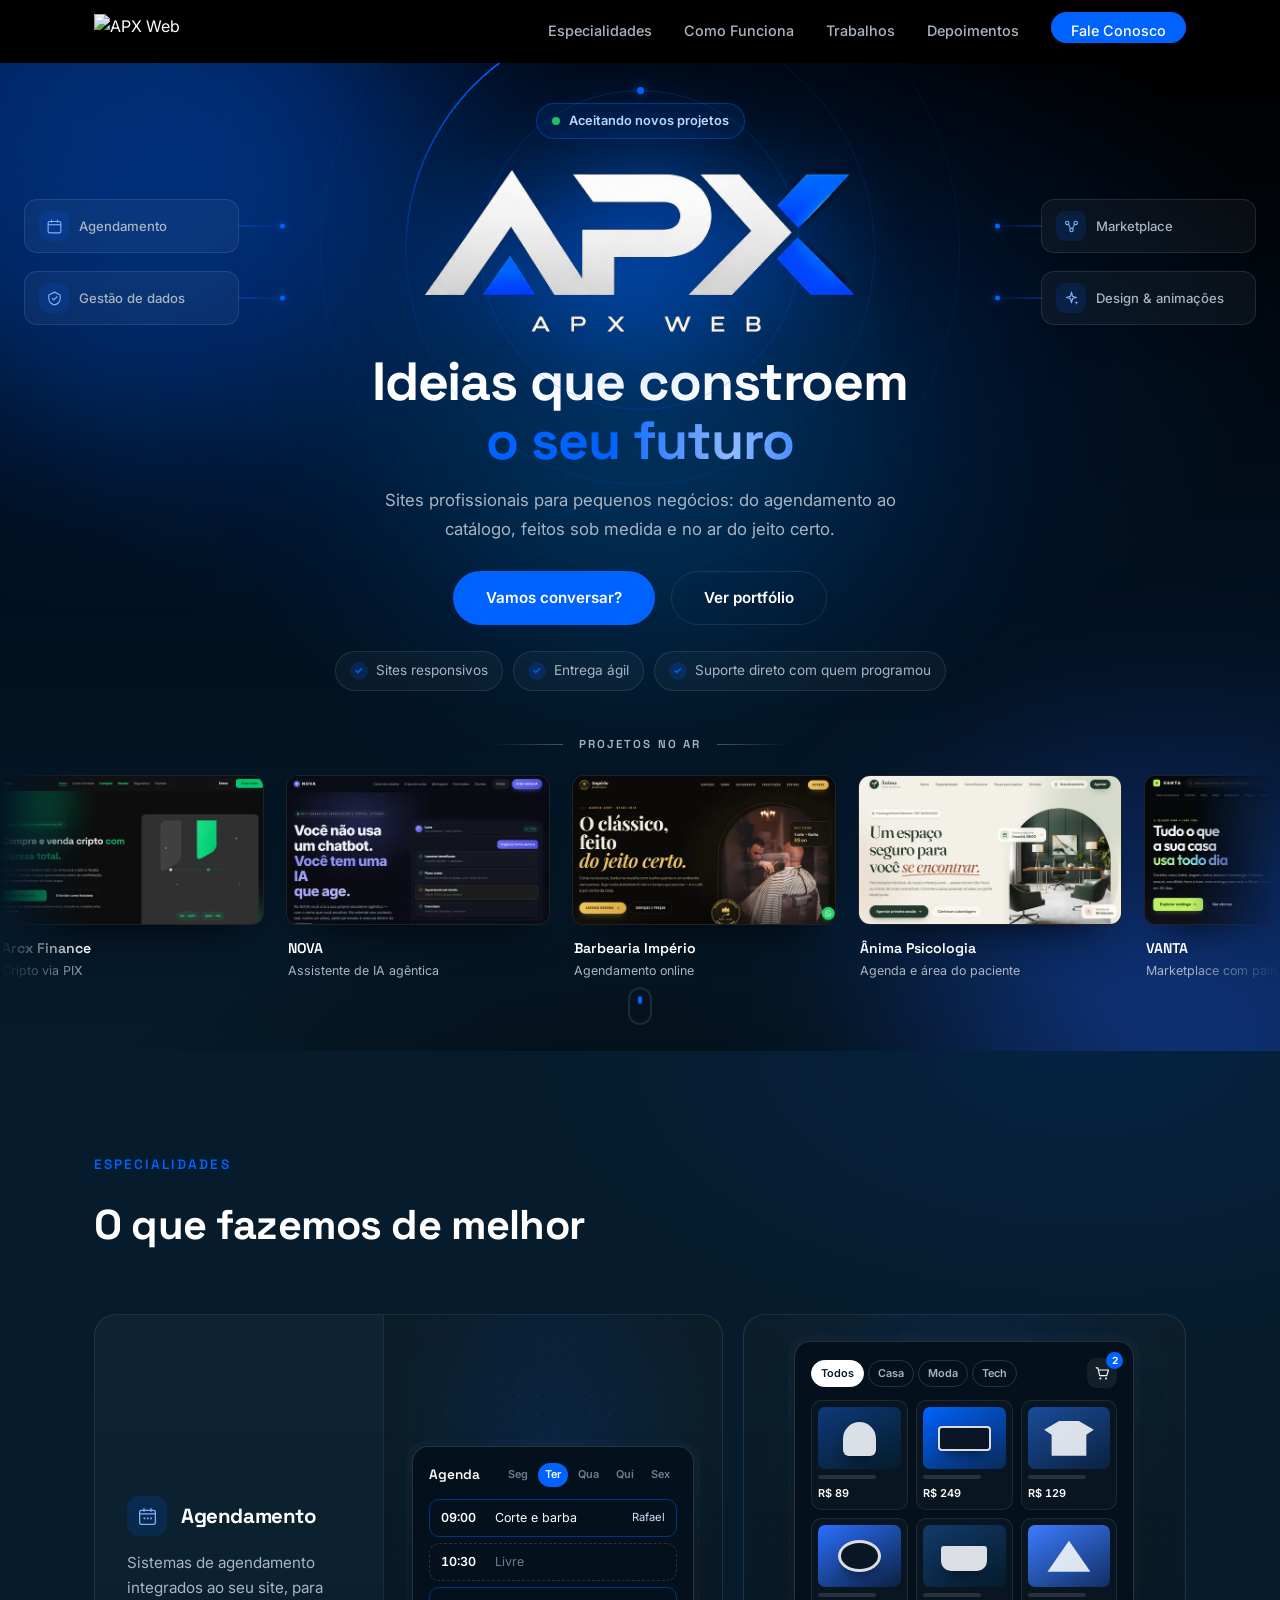
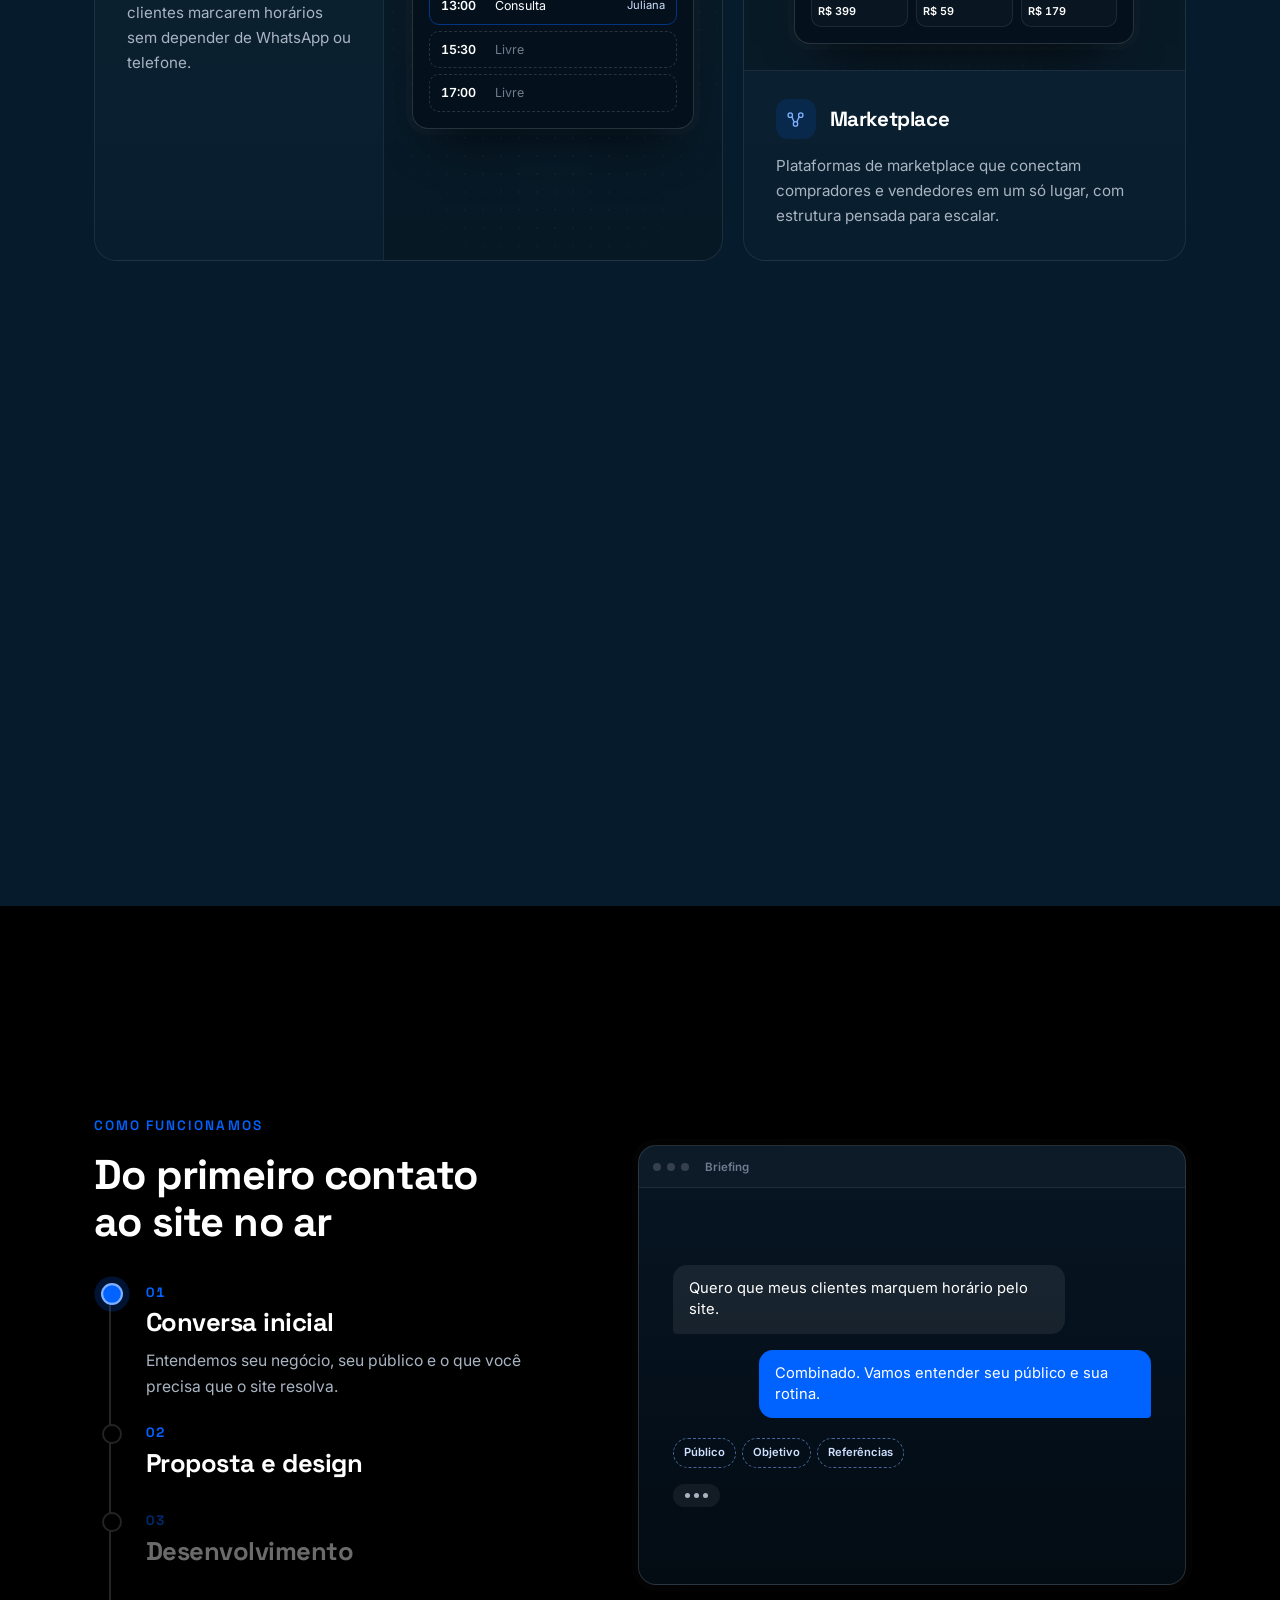
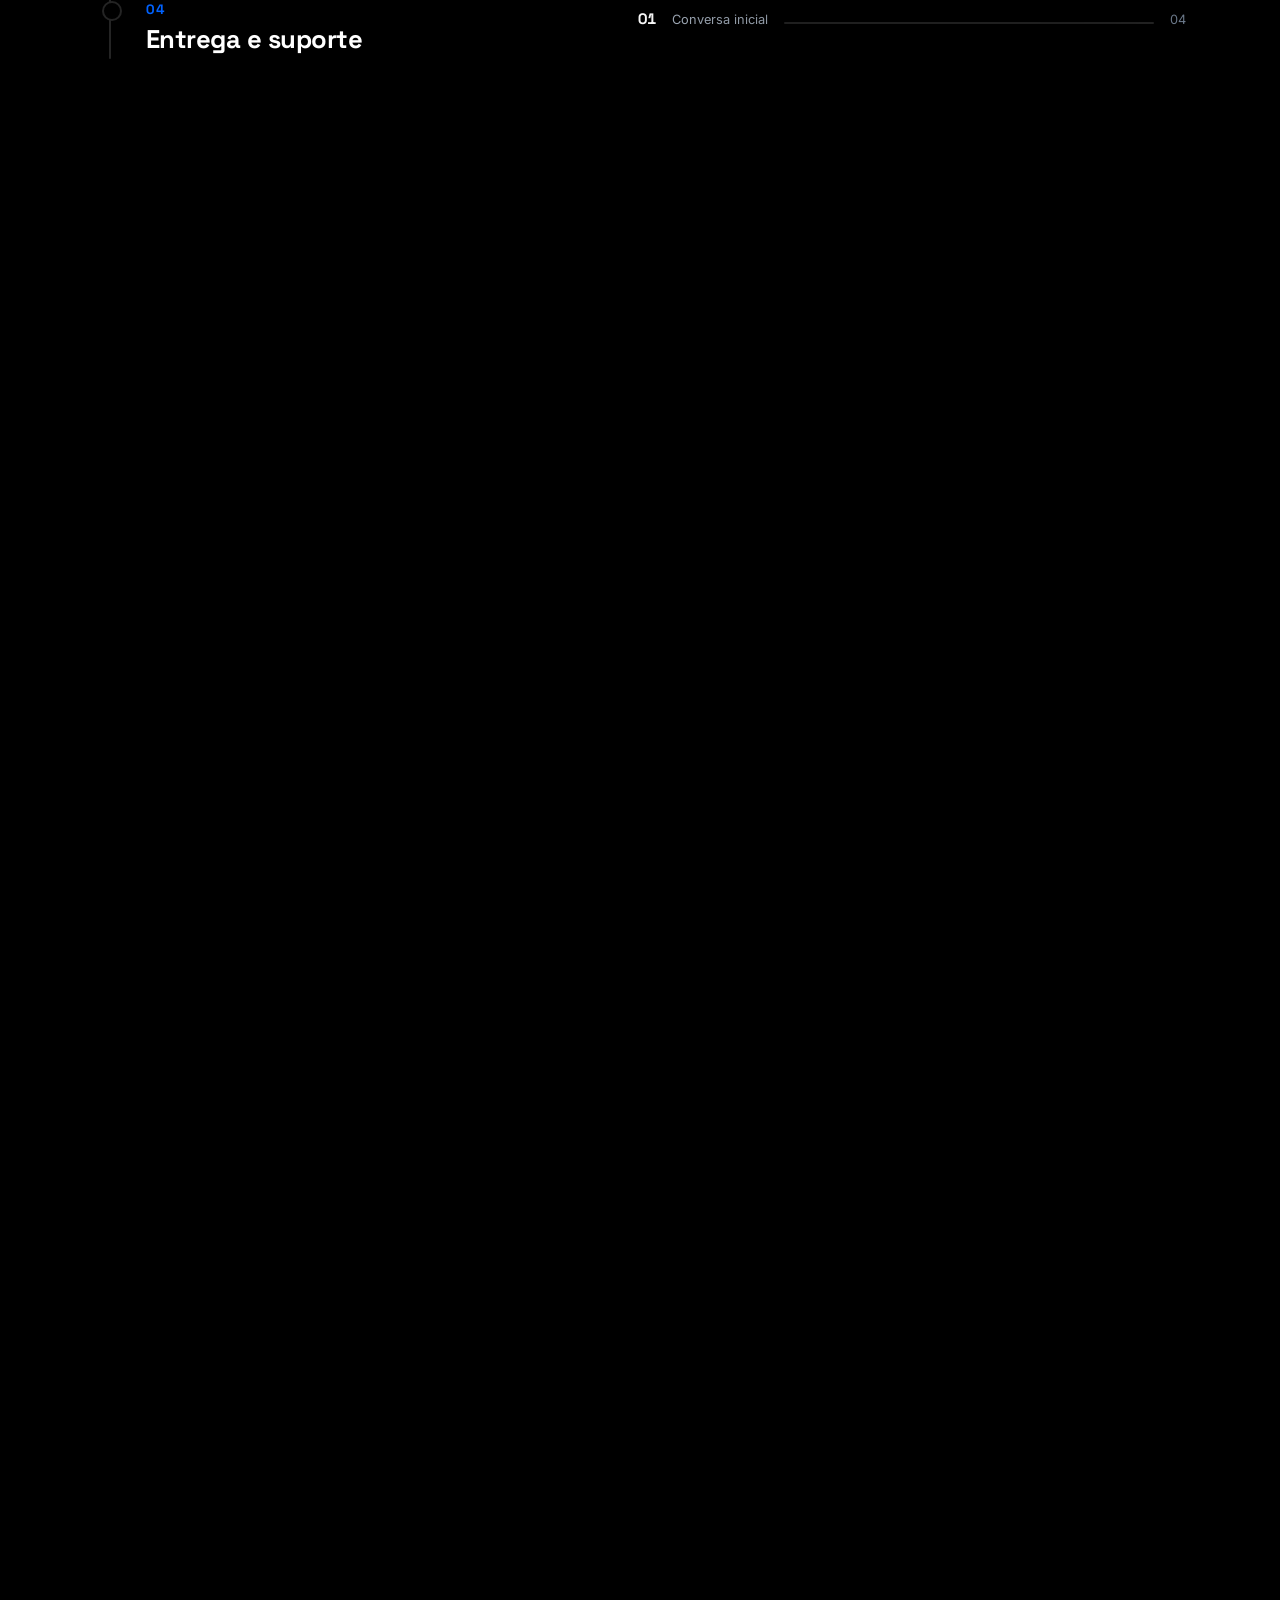
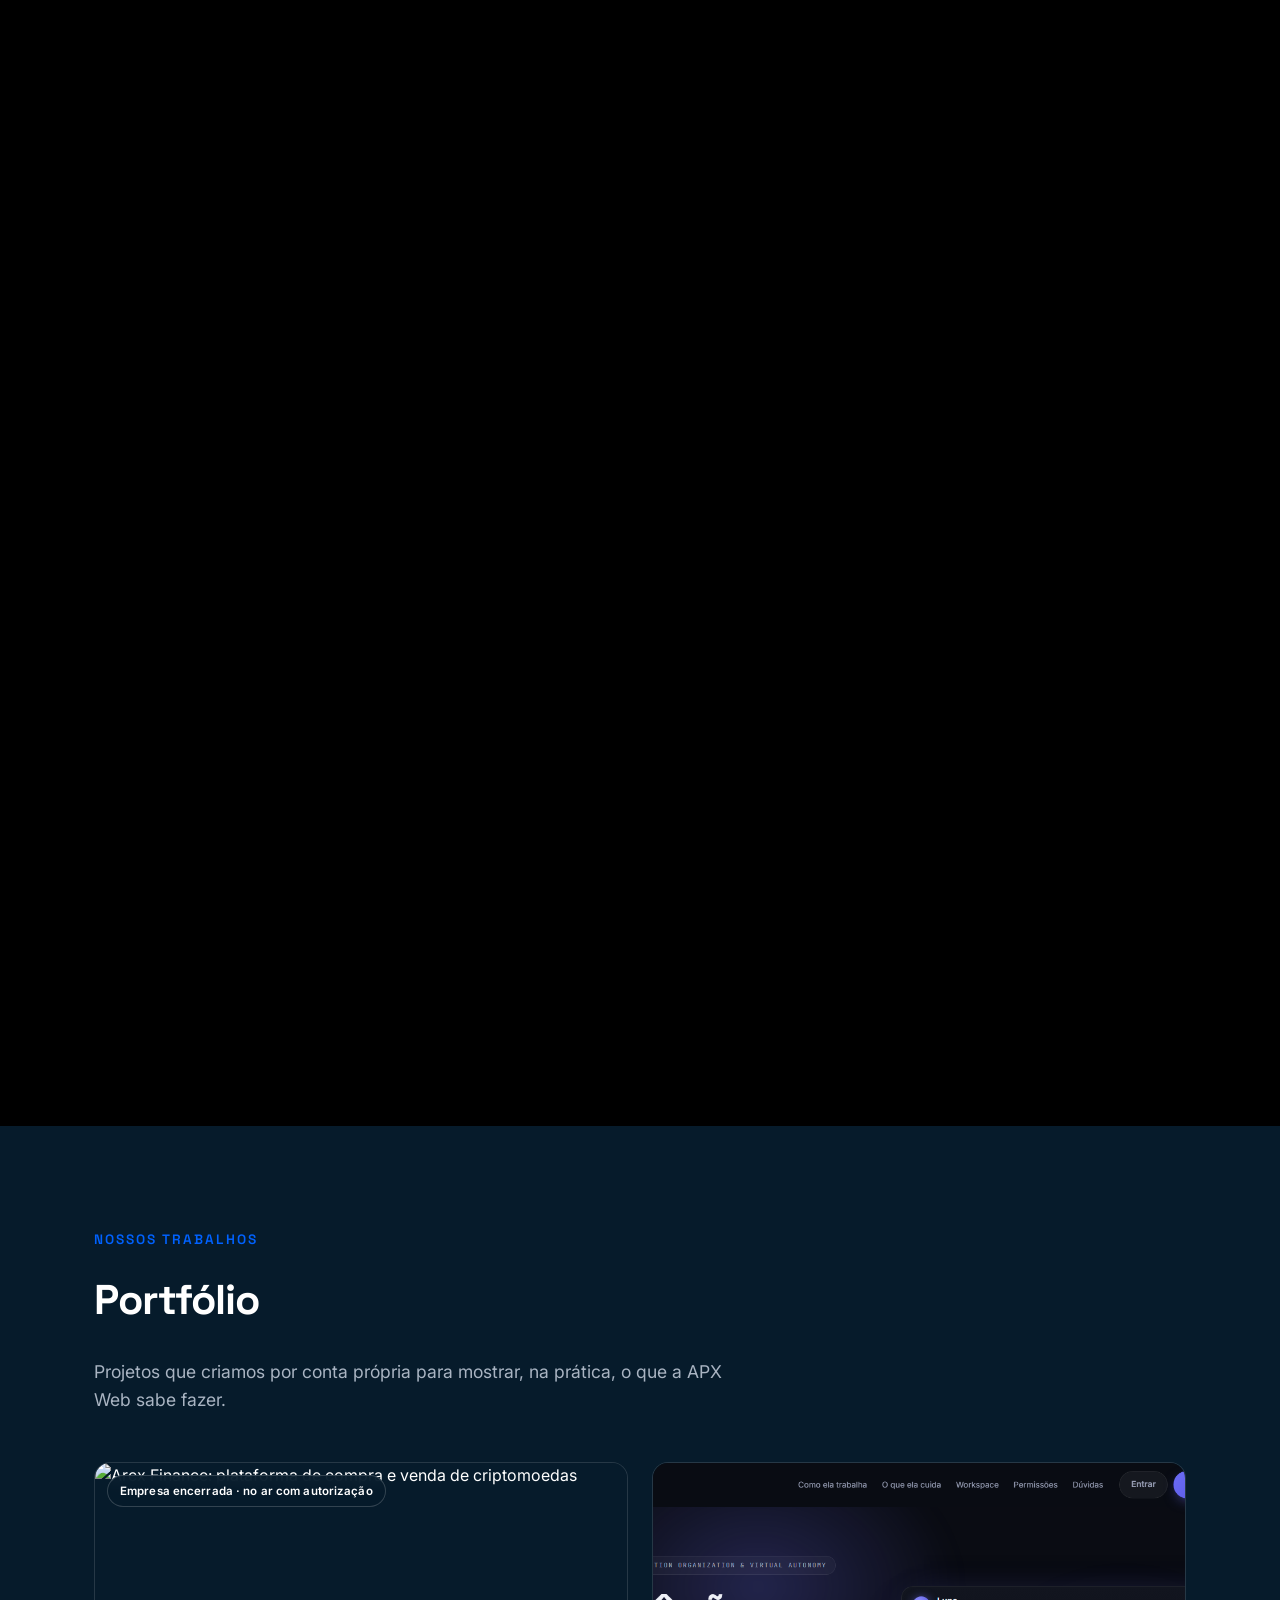
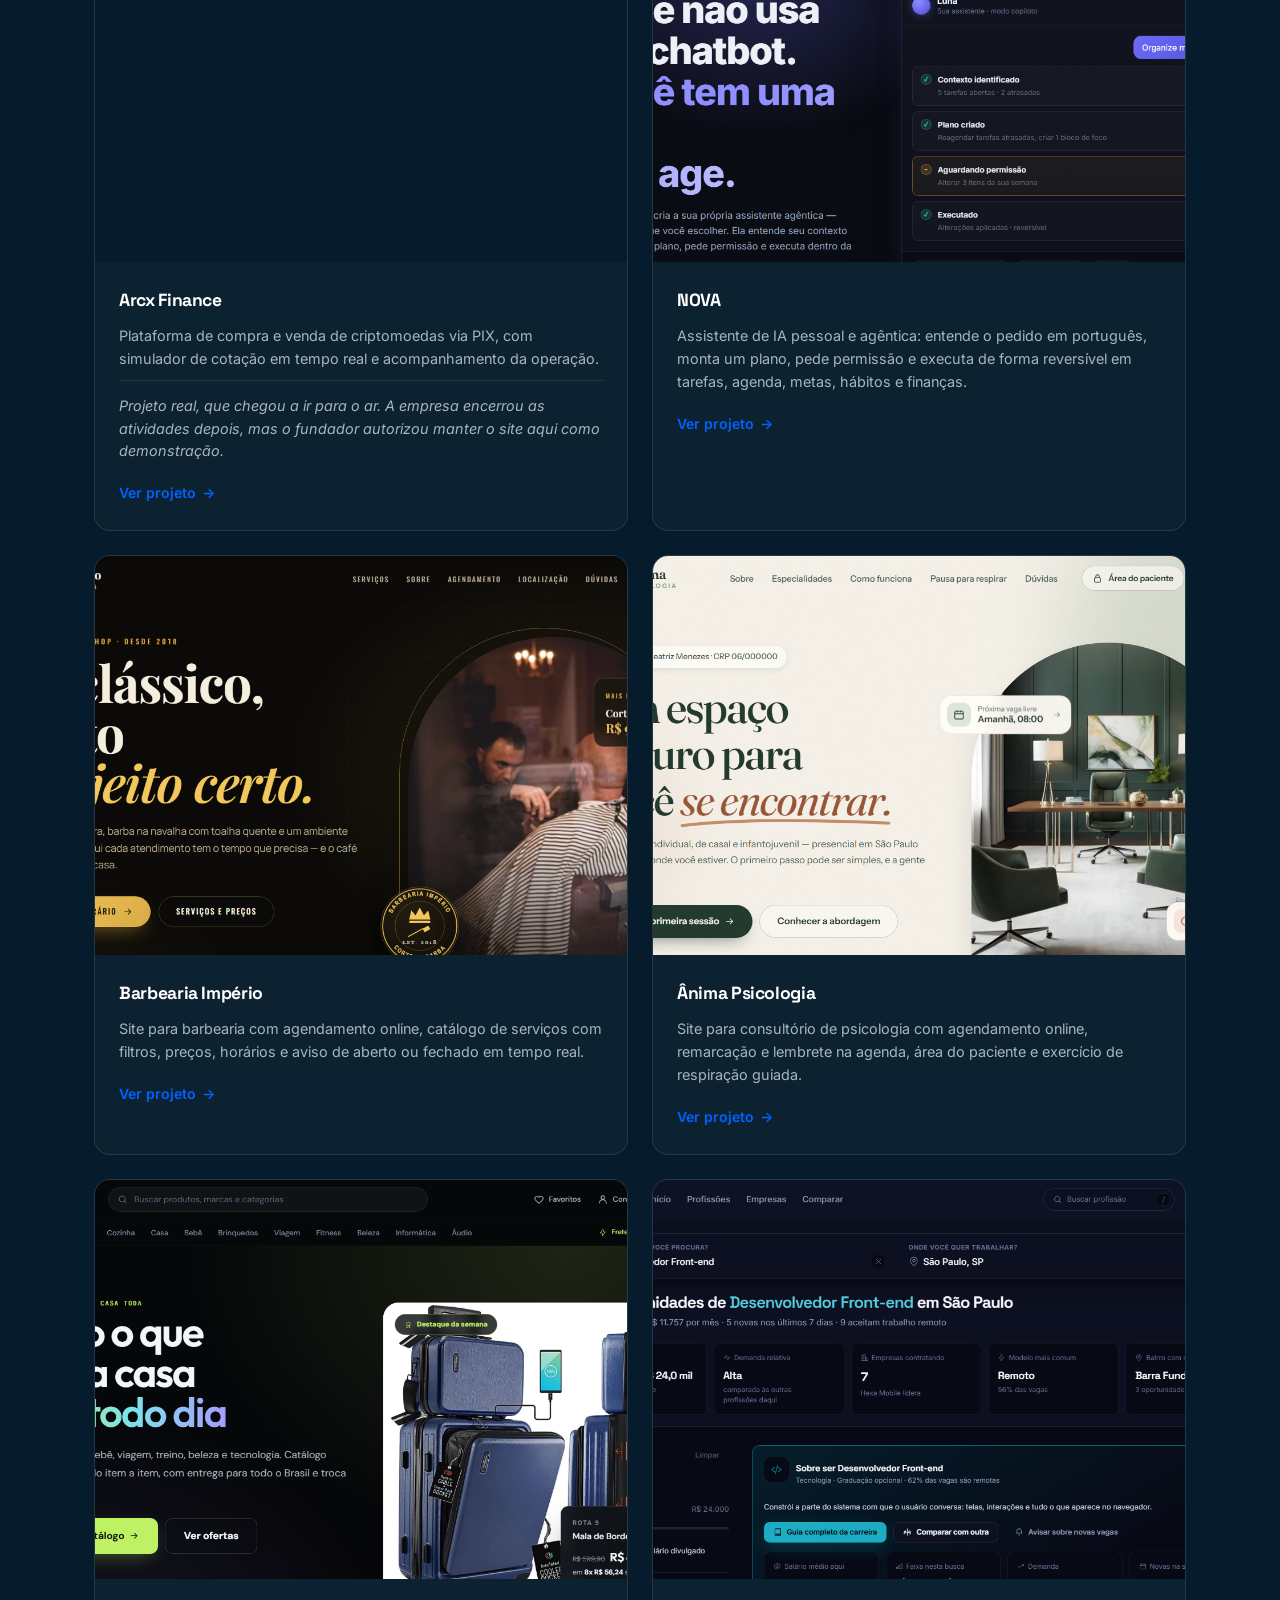
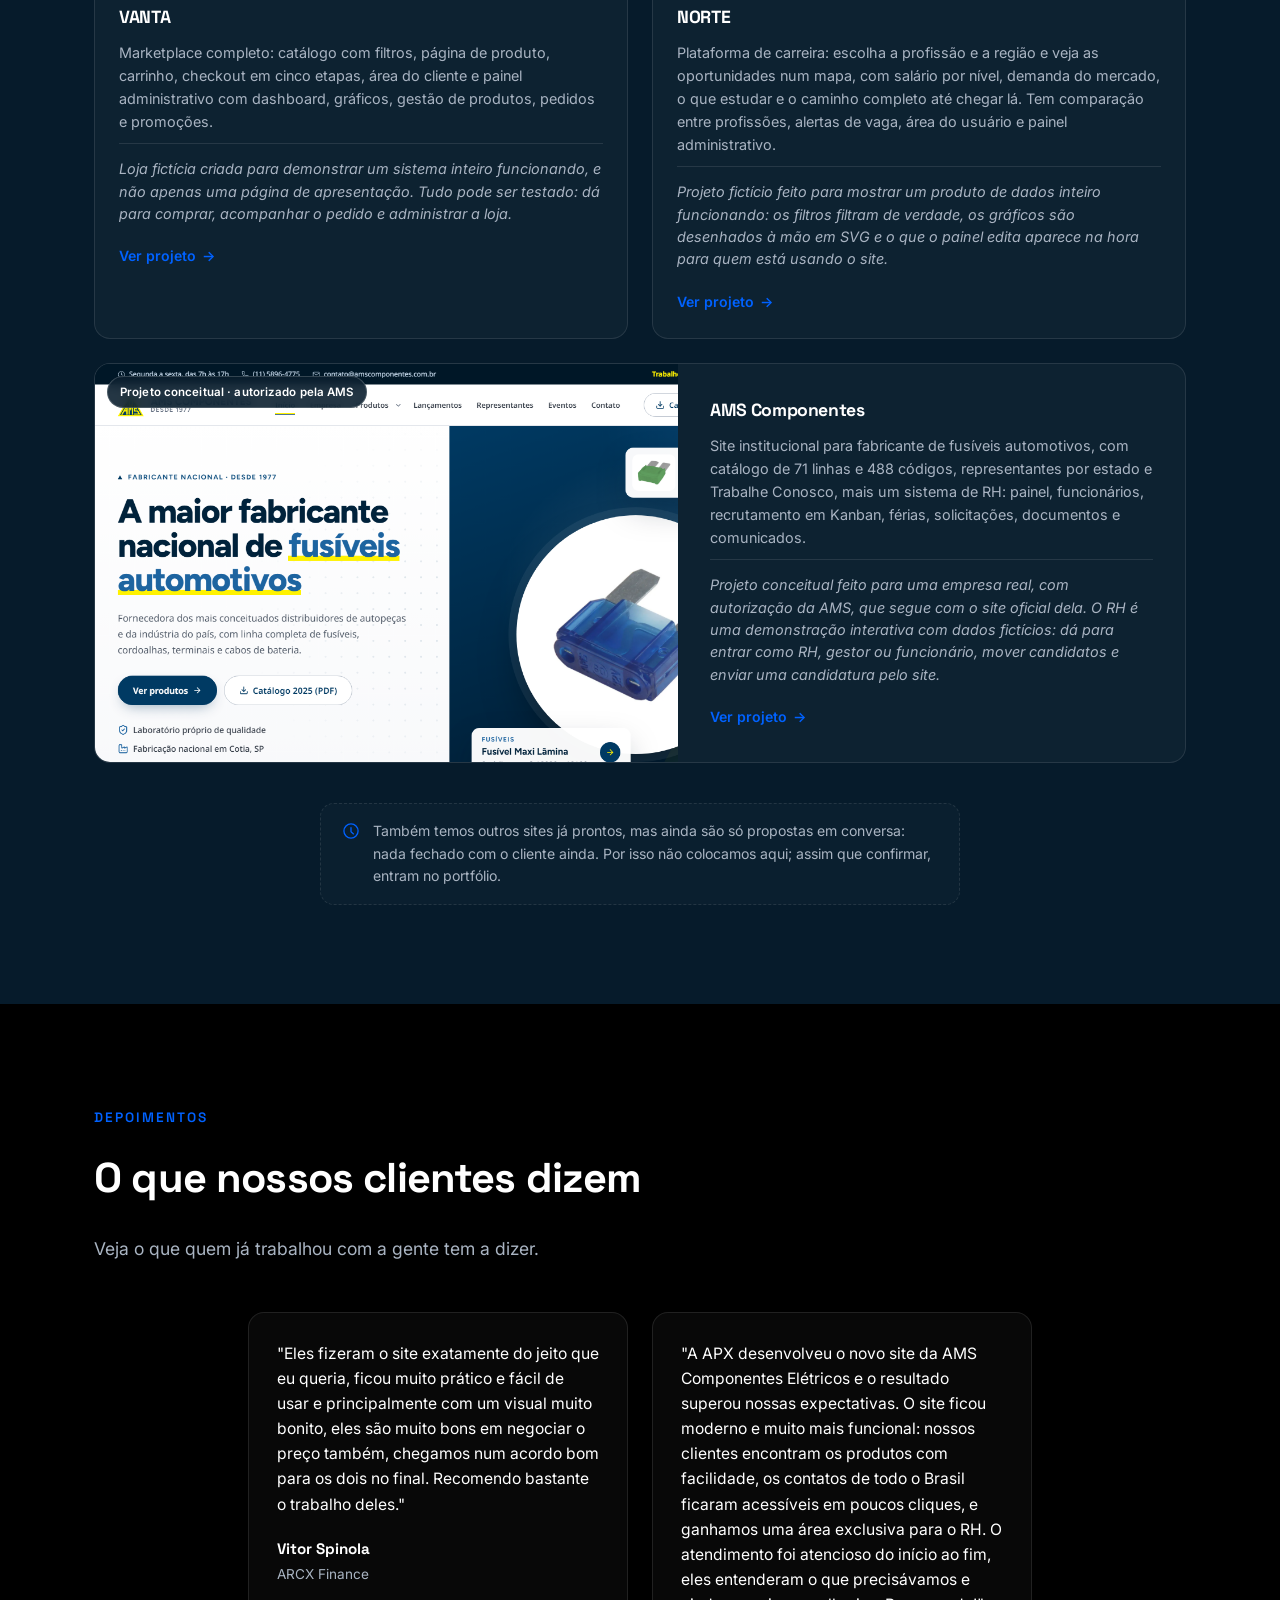
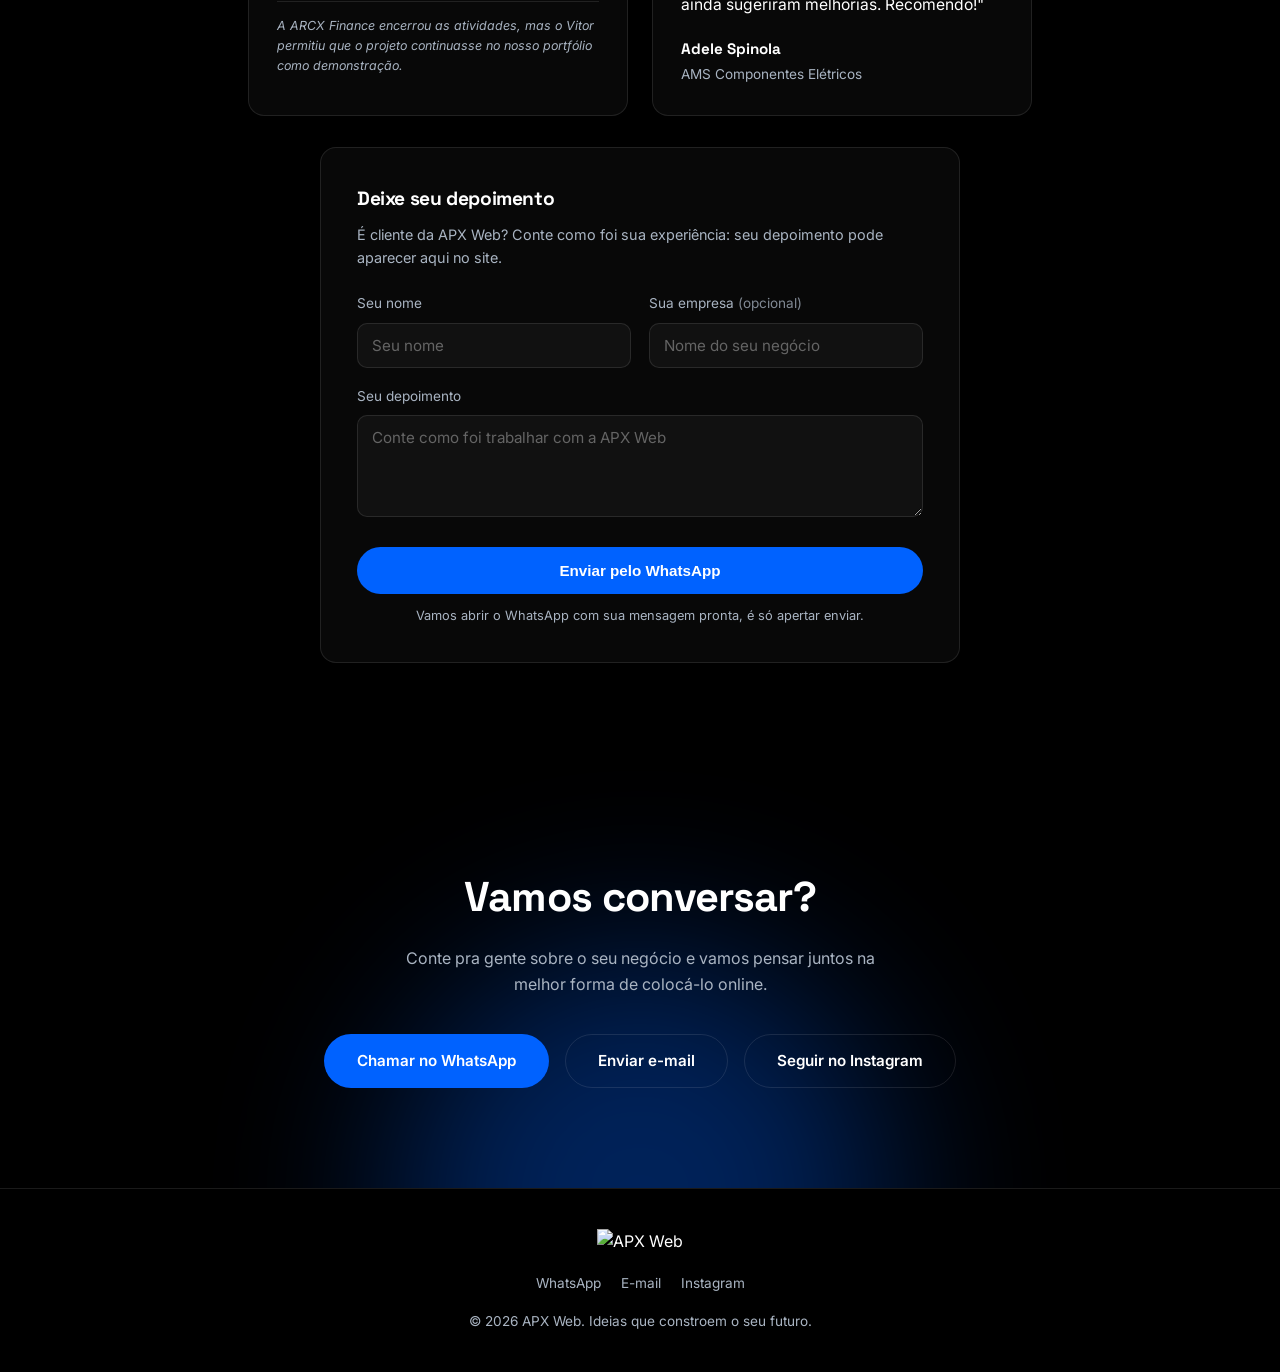
==== commit e2fcc167: "Ajusta texto do depoimento da ARCX Finance Co-Authored-By: Claude Opus 5.5 <noreply@anthropic.com>" ====
--- a/index.html
+++ b/index.html
@@ -592,7 +592,7 @@
 
       <div class="testimonials-grid" id="testimonials-grid" data-reveal data-delay="1">
         <div class="testimonial-card">
-          <p class="testimonial-quote">"Eles fizeram o site exatamente do jeito que eu queria, ficou muito prático e fácil de usar e principalmente com um visual muito bonito, os dois são muito bons em negociar o preço também, chegamos num acordo bom para os dois no final. Recomendo bastante o trabalho dos dois."</p>
+          <p class="testimonial-quote">"Eles fizeram o site exatamente do jeito que eu queria, ficou muito prático e fácil de usar e principalmente com um visual muito bonito, eles são muito bons em negociar o preço também, chegamos num acordo bom para os dois no final. Recomendo bastante o trabalho deles."</p>
           <div class="testimonial-author">
             <strong>Vitor Spinola</strong>
             <span>ARCX Finance</span>
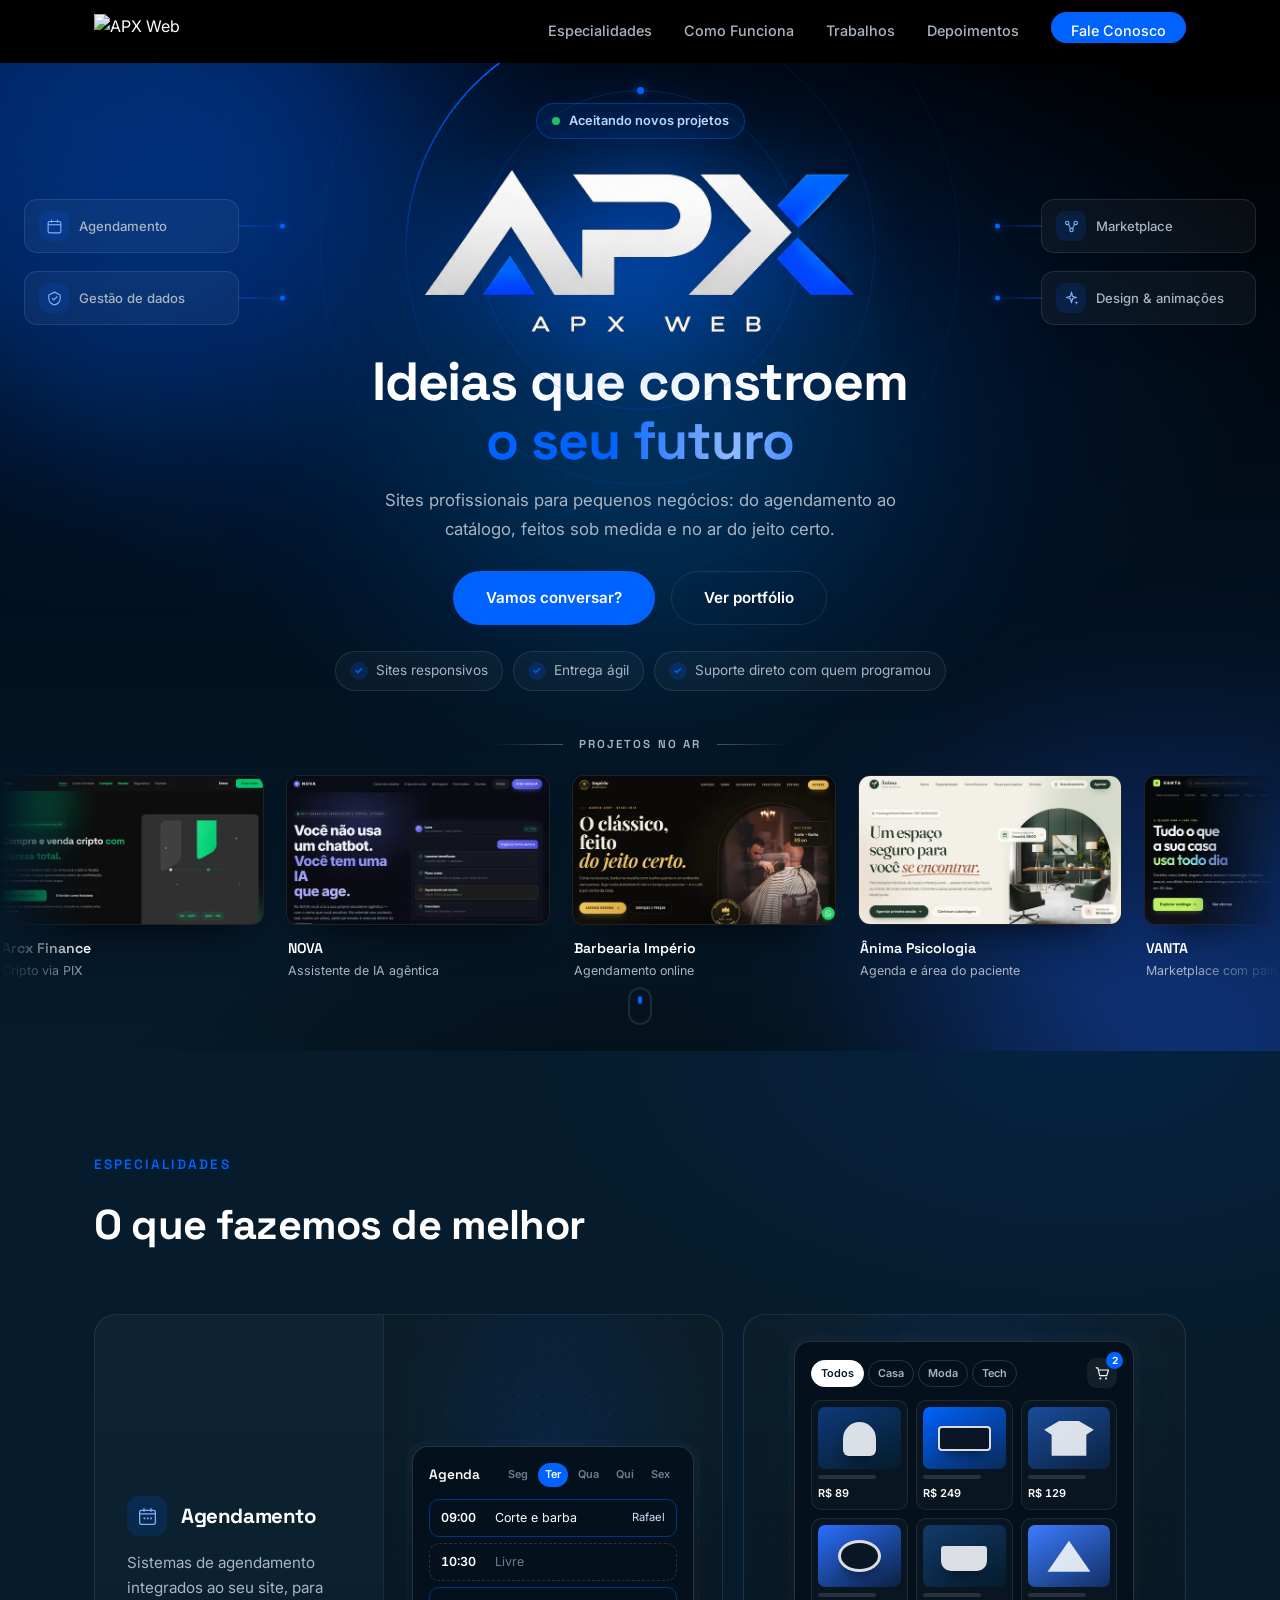
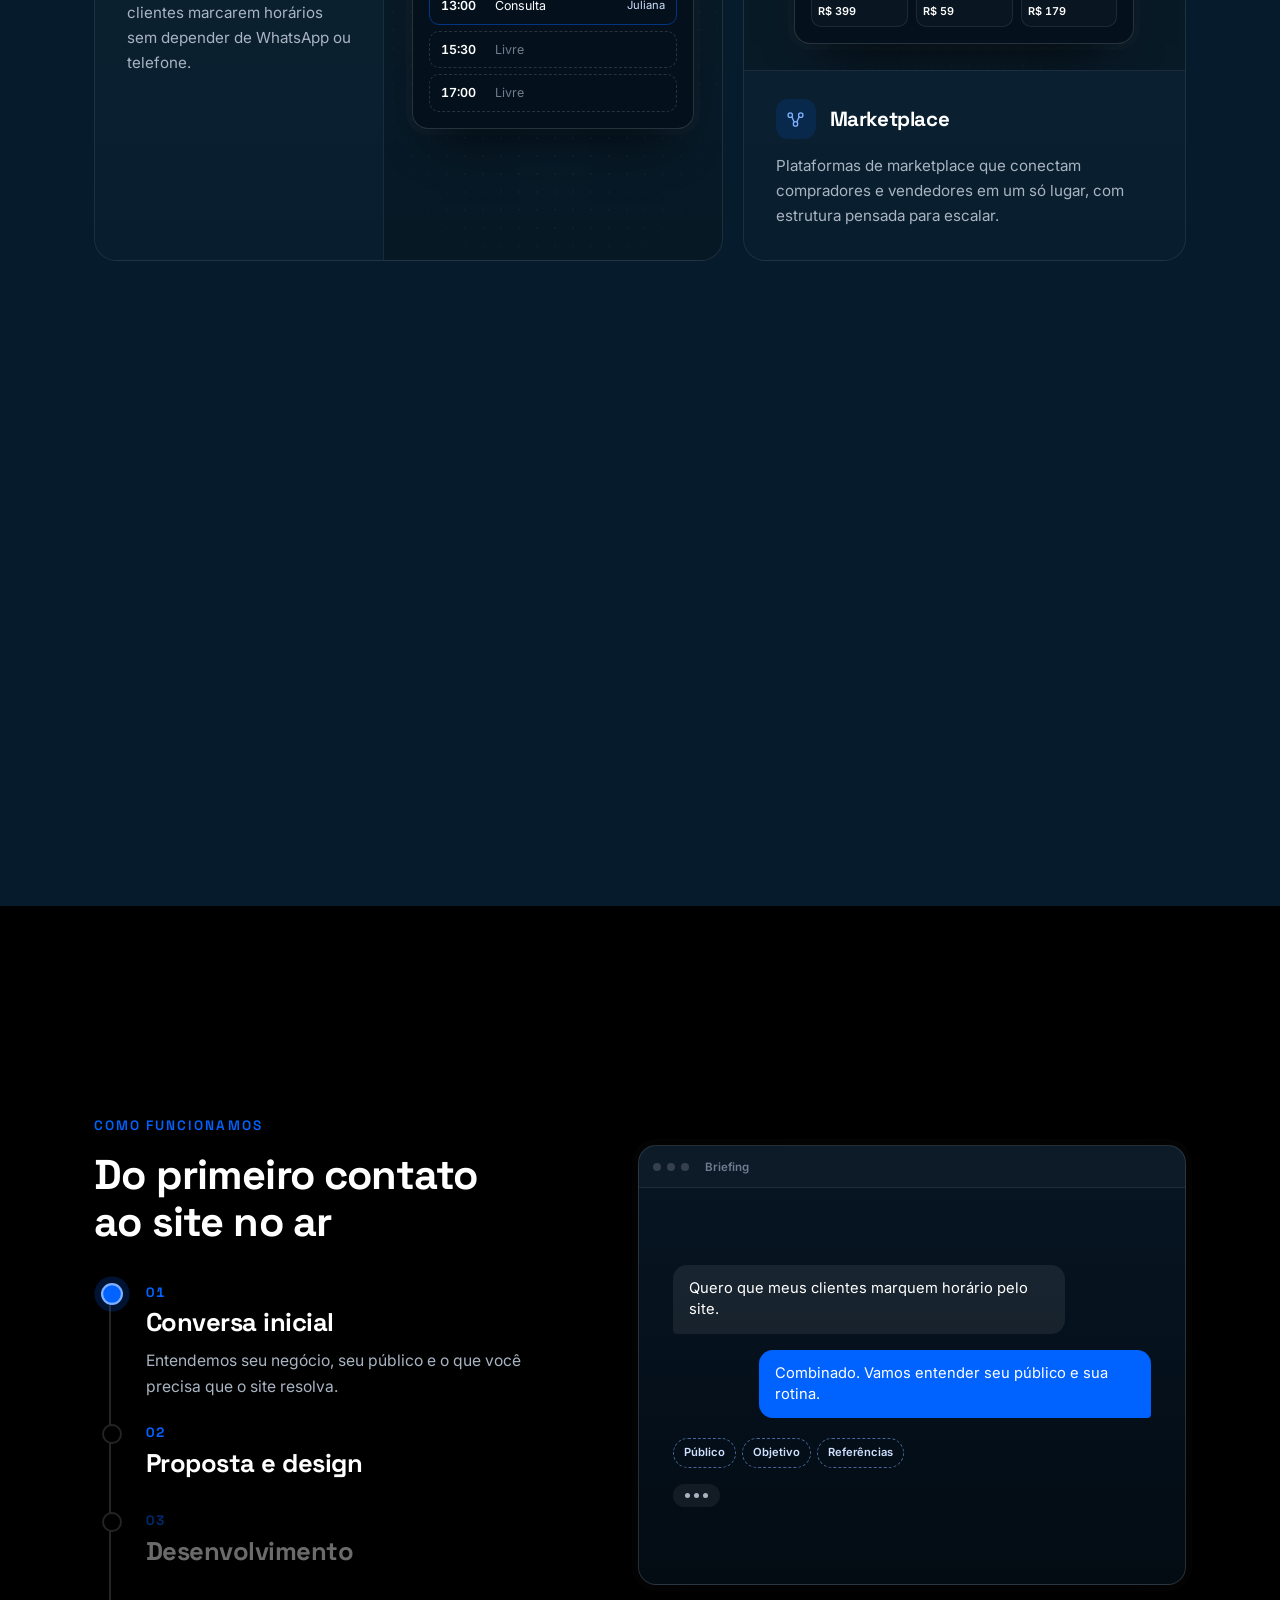
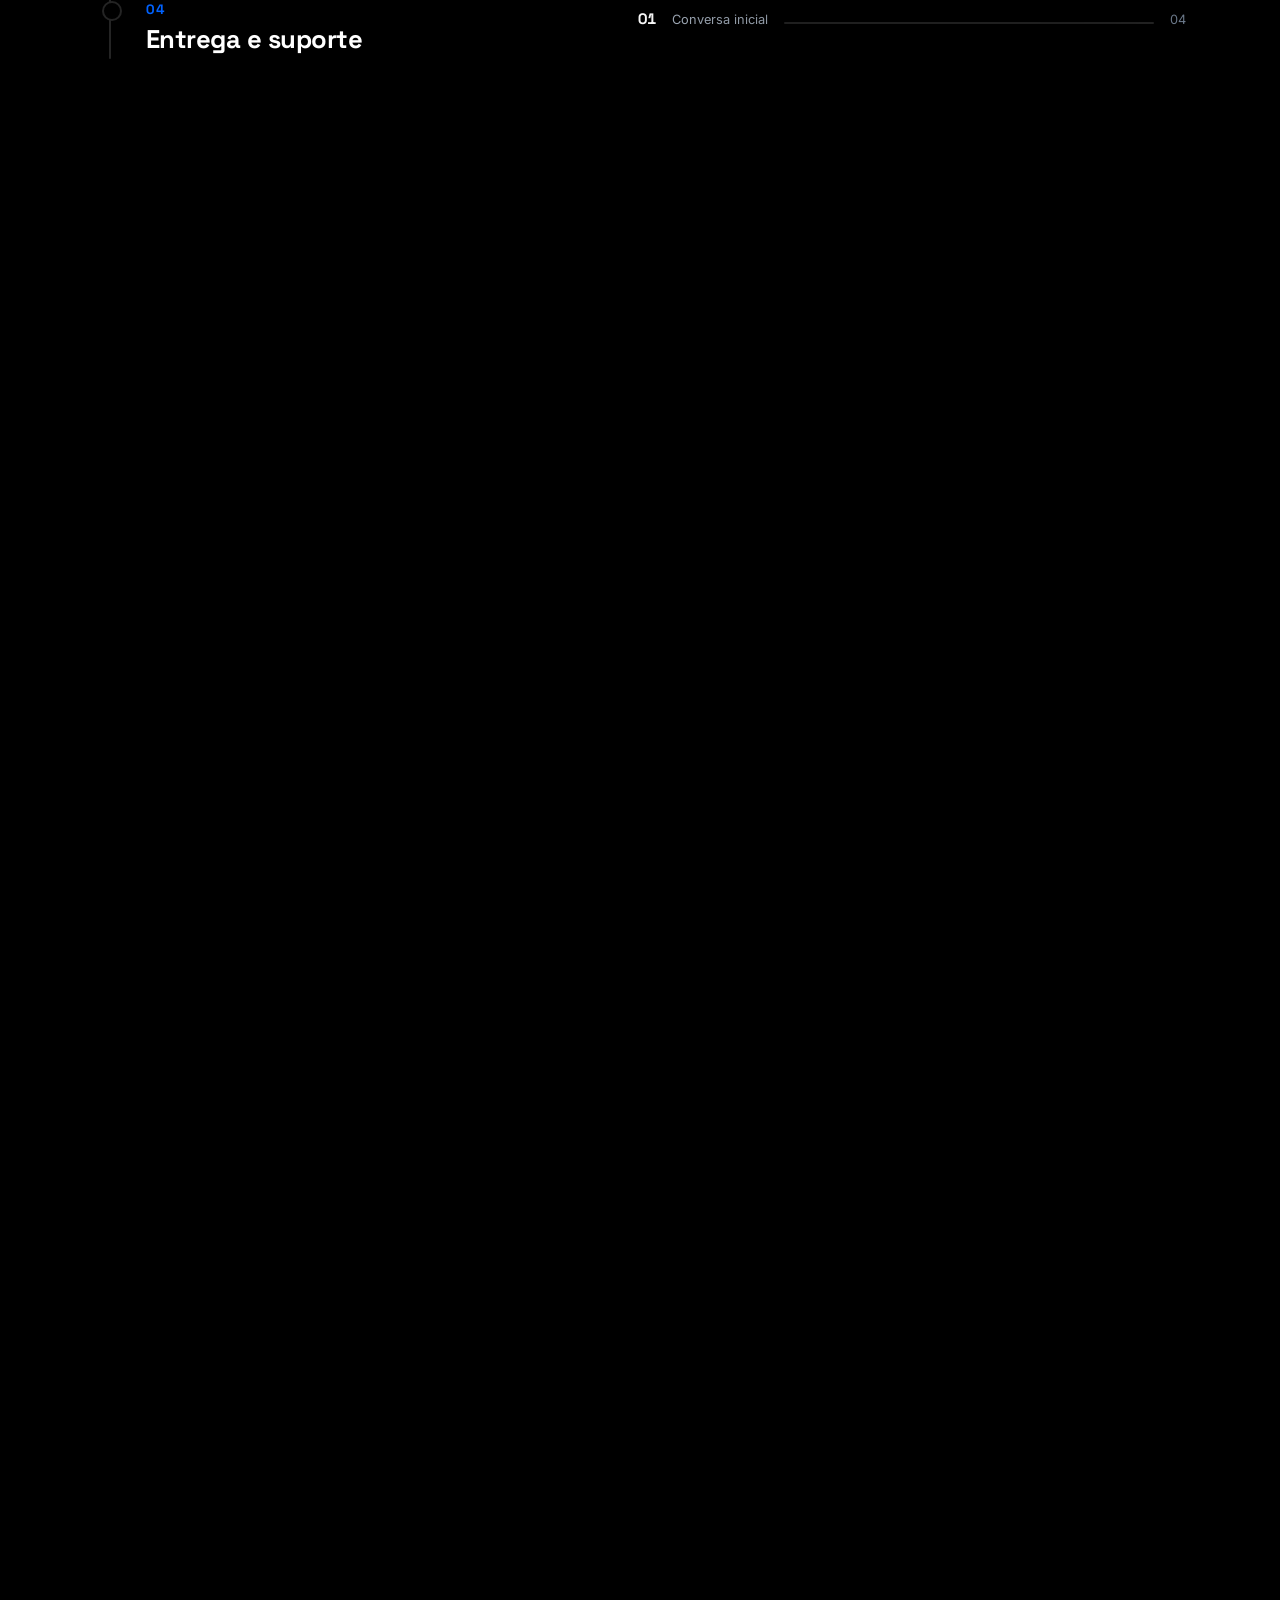
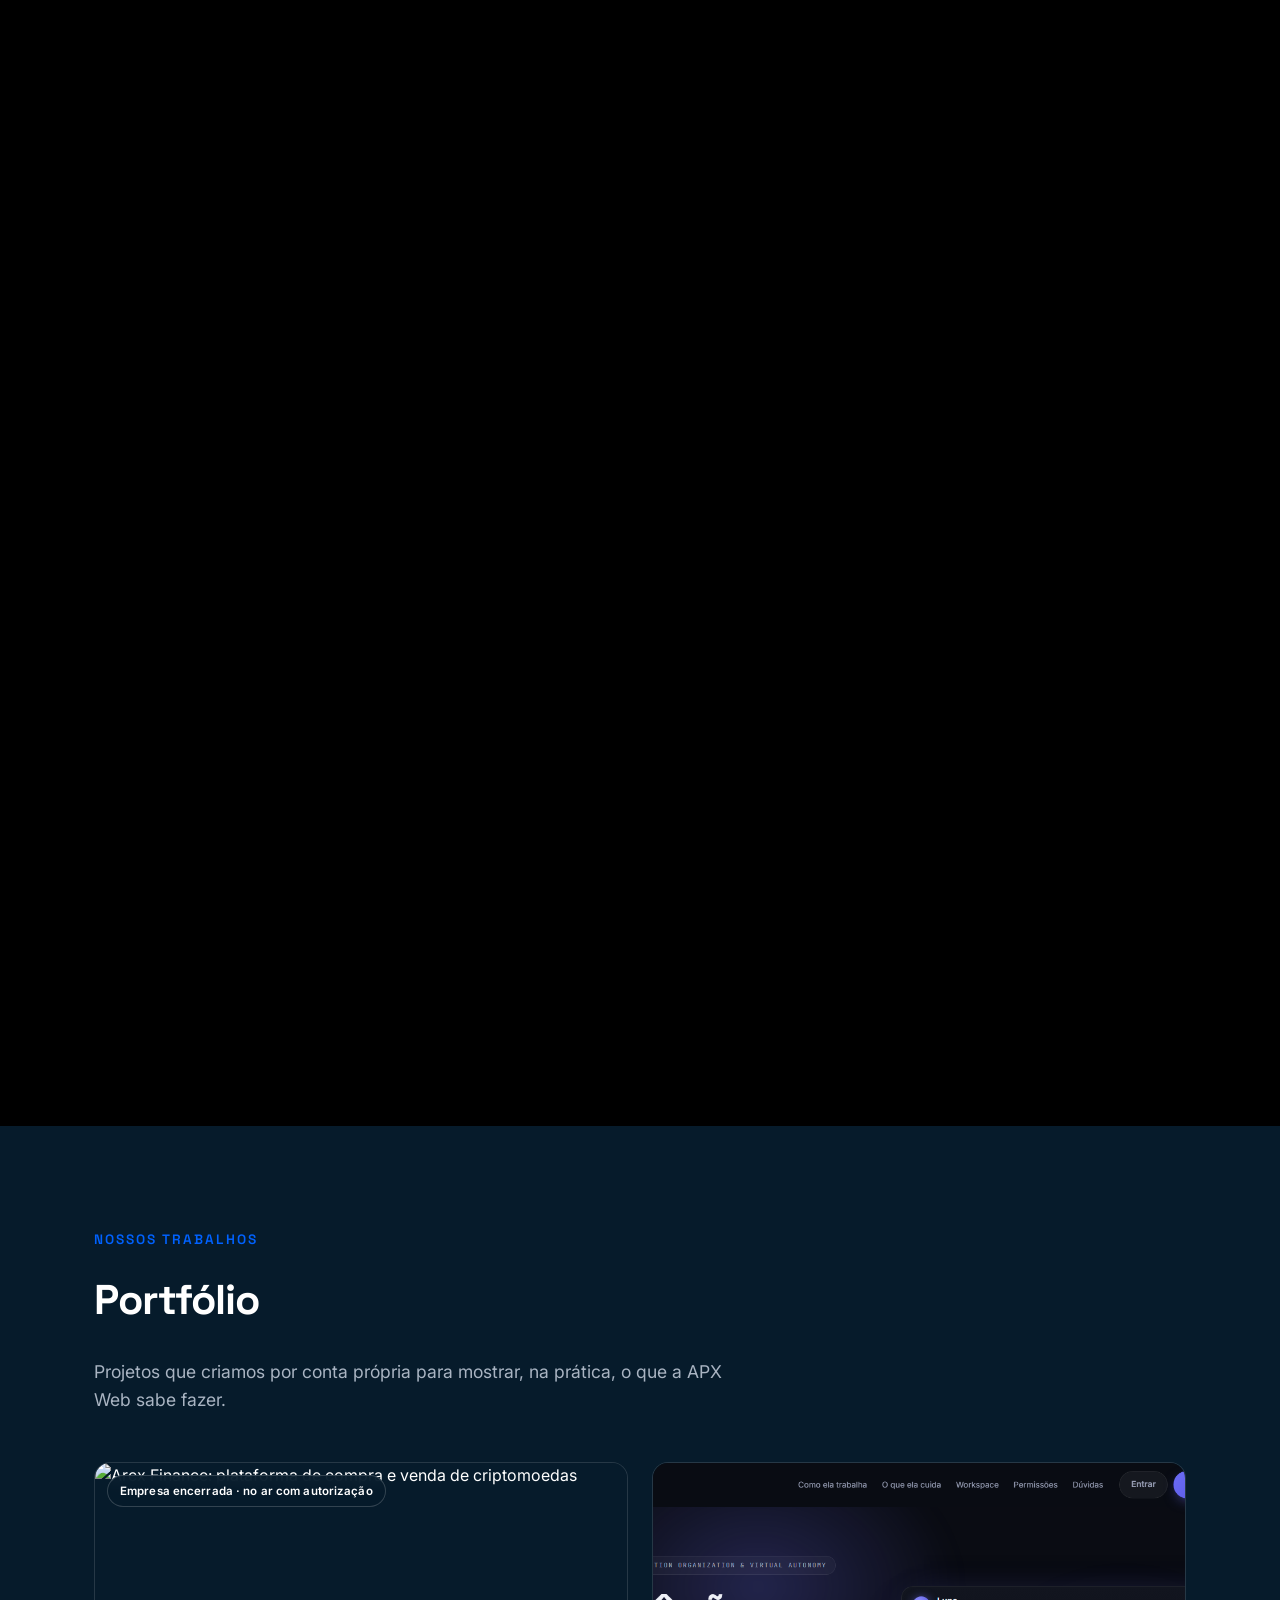
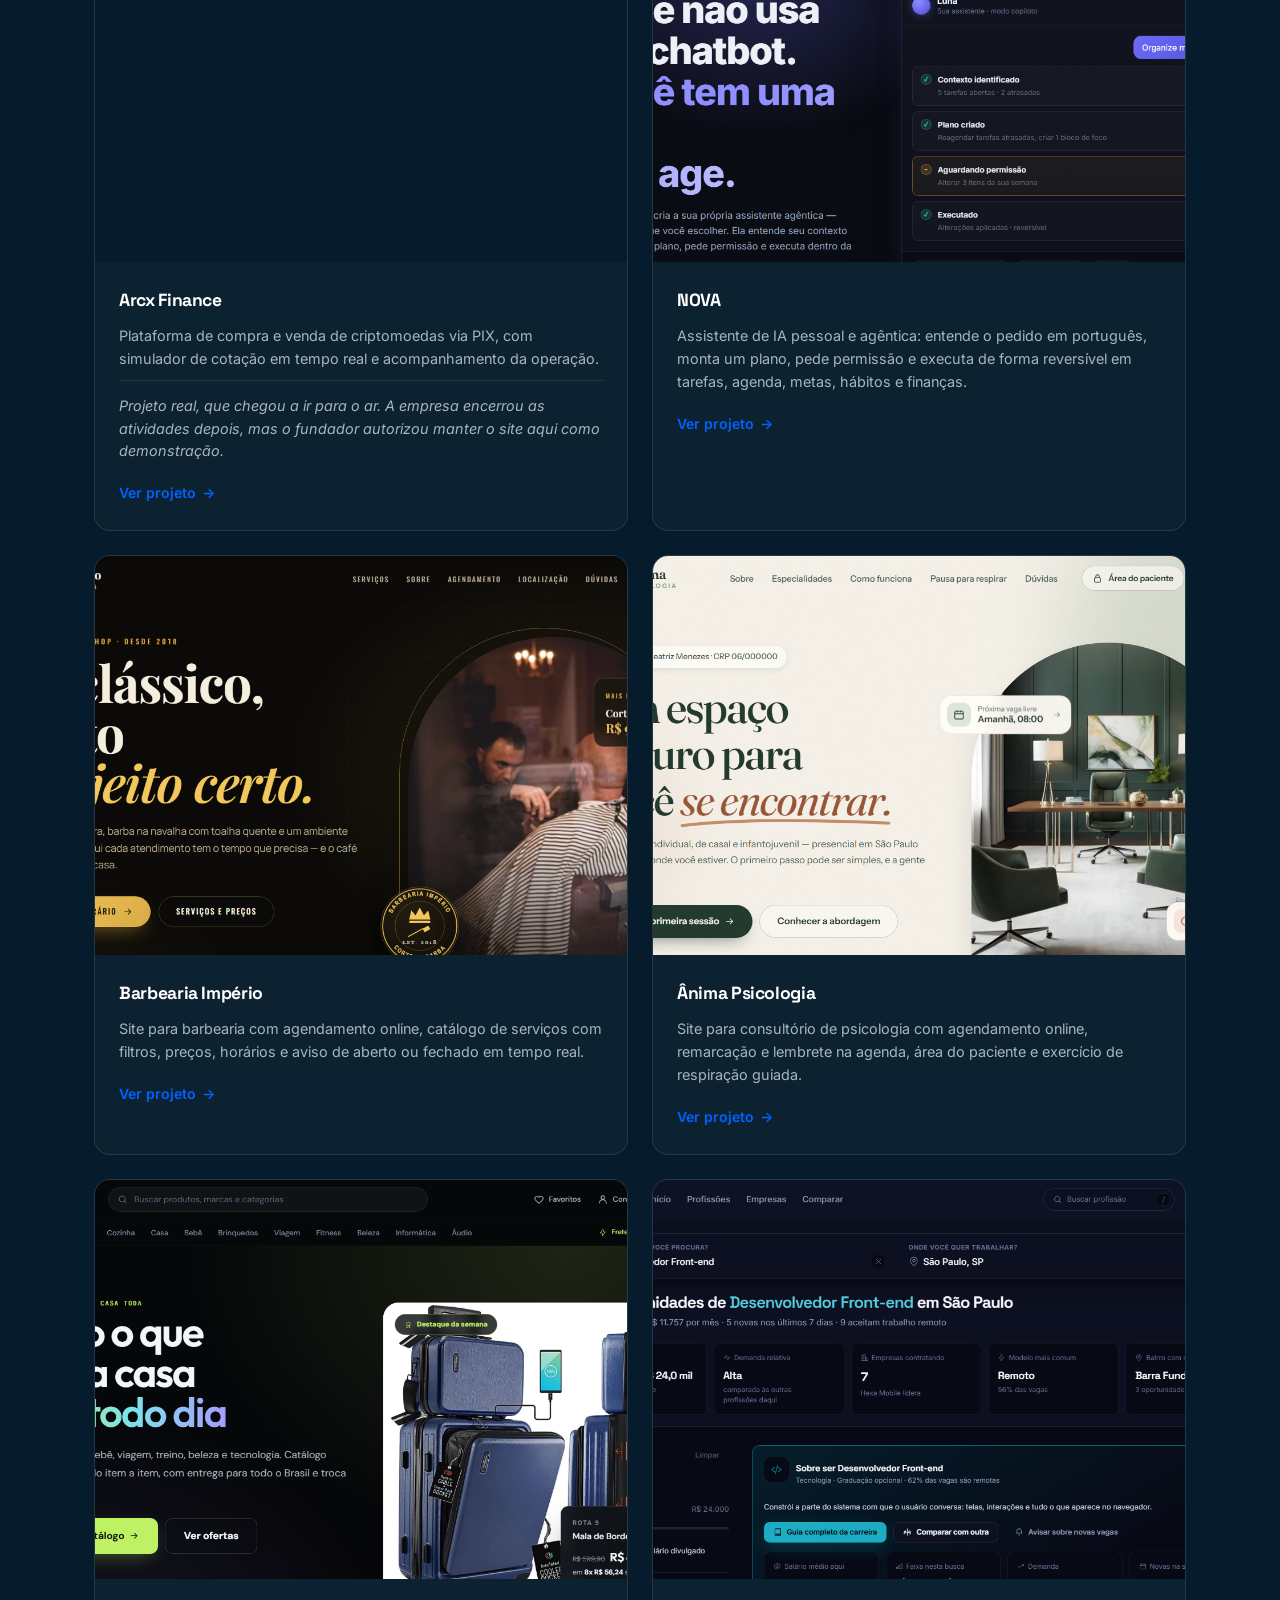
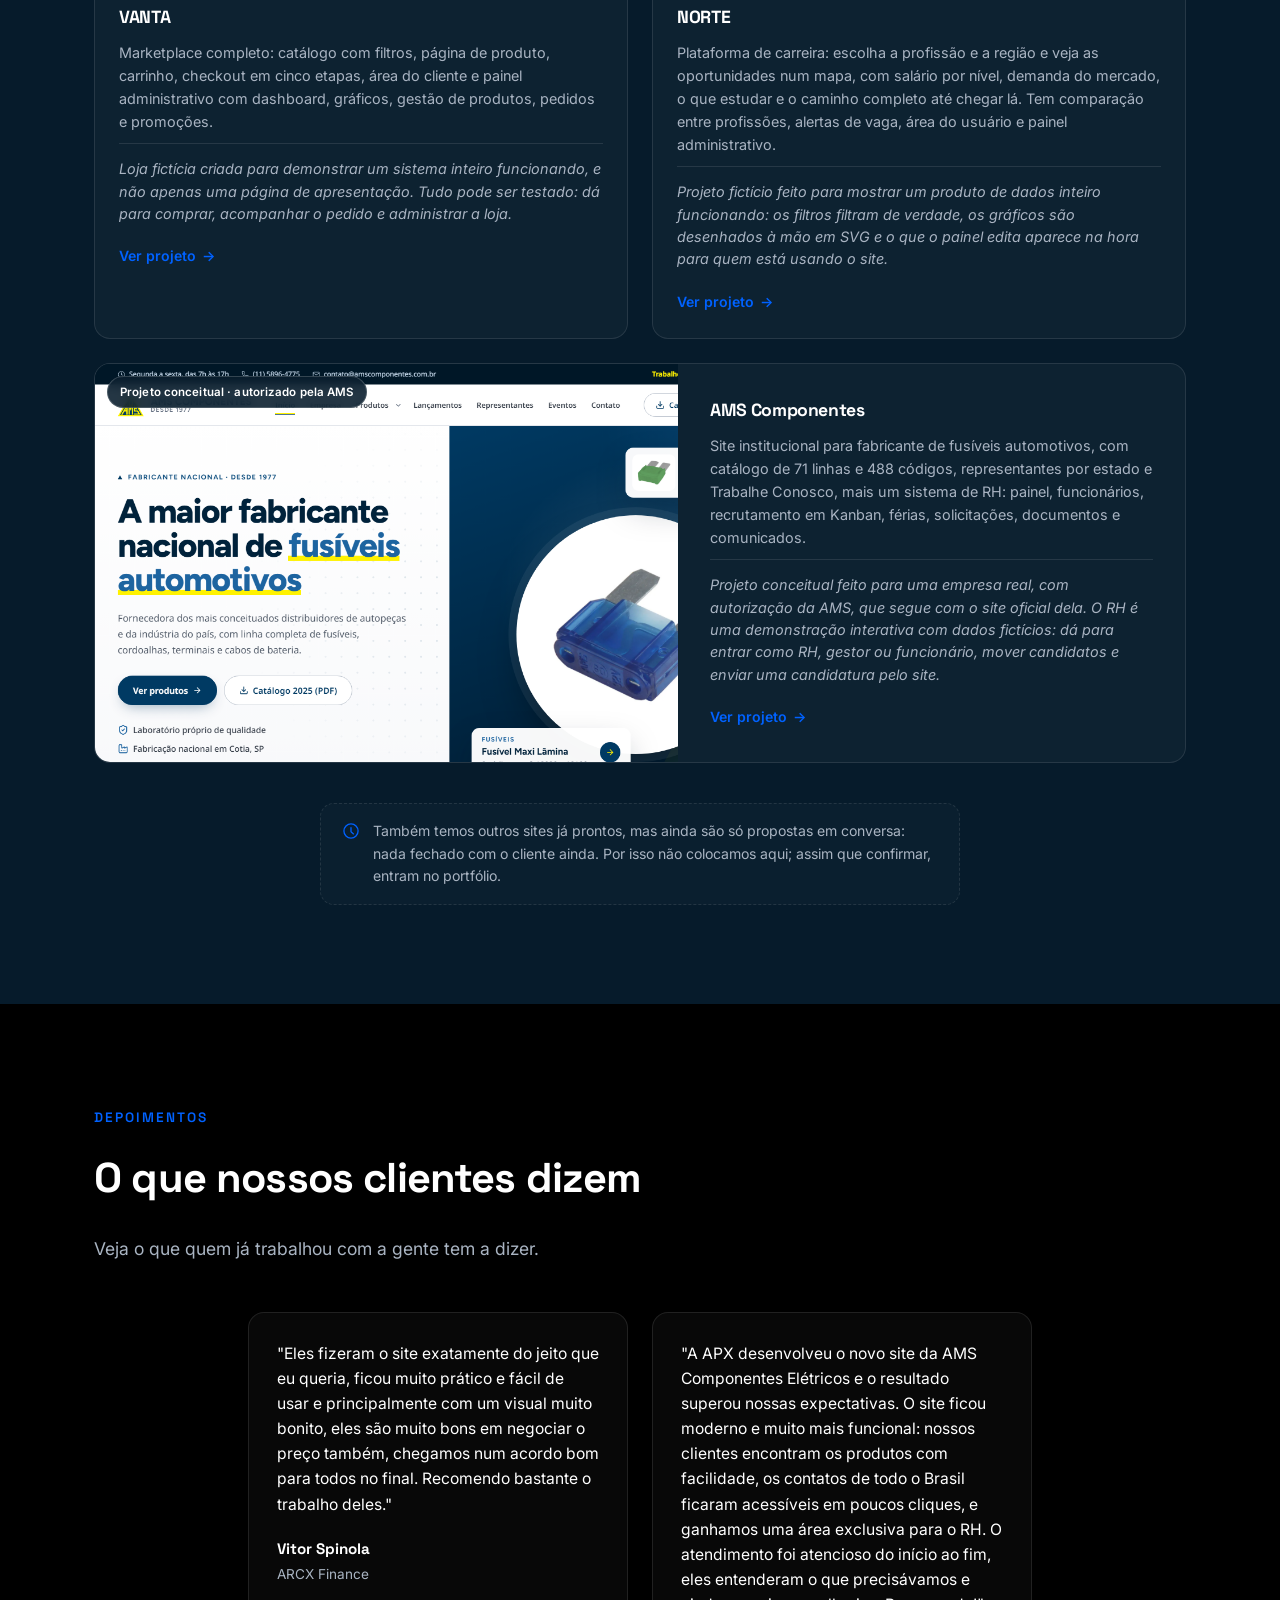
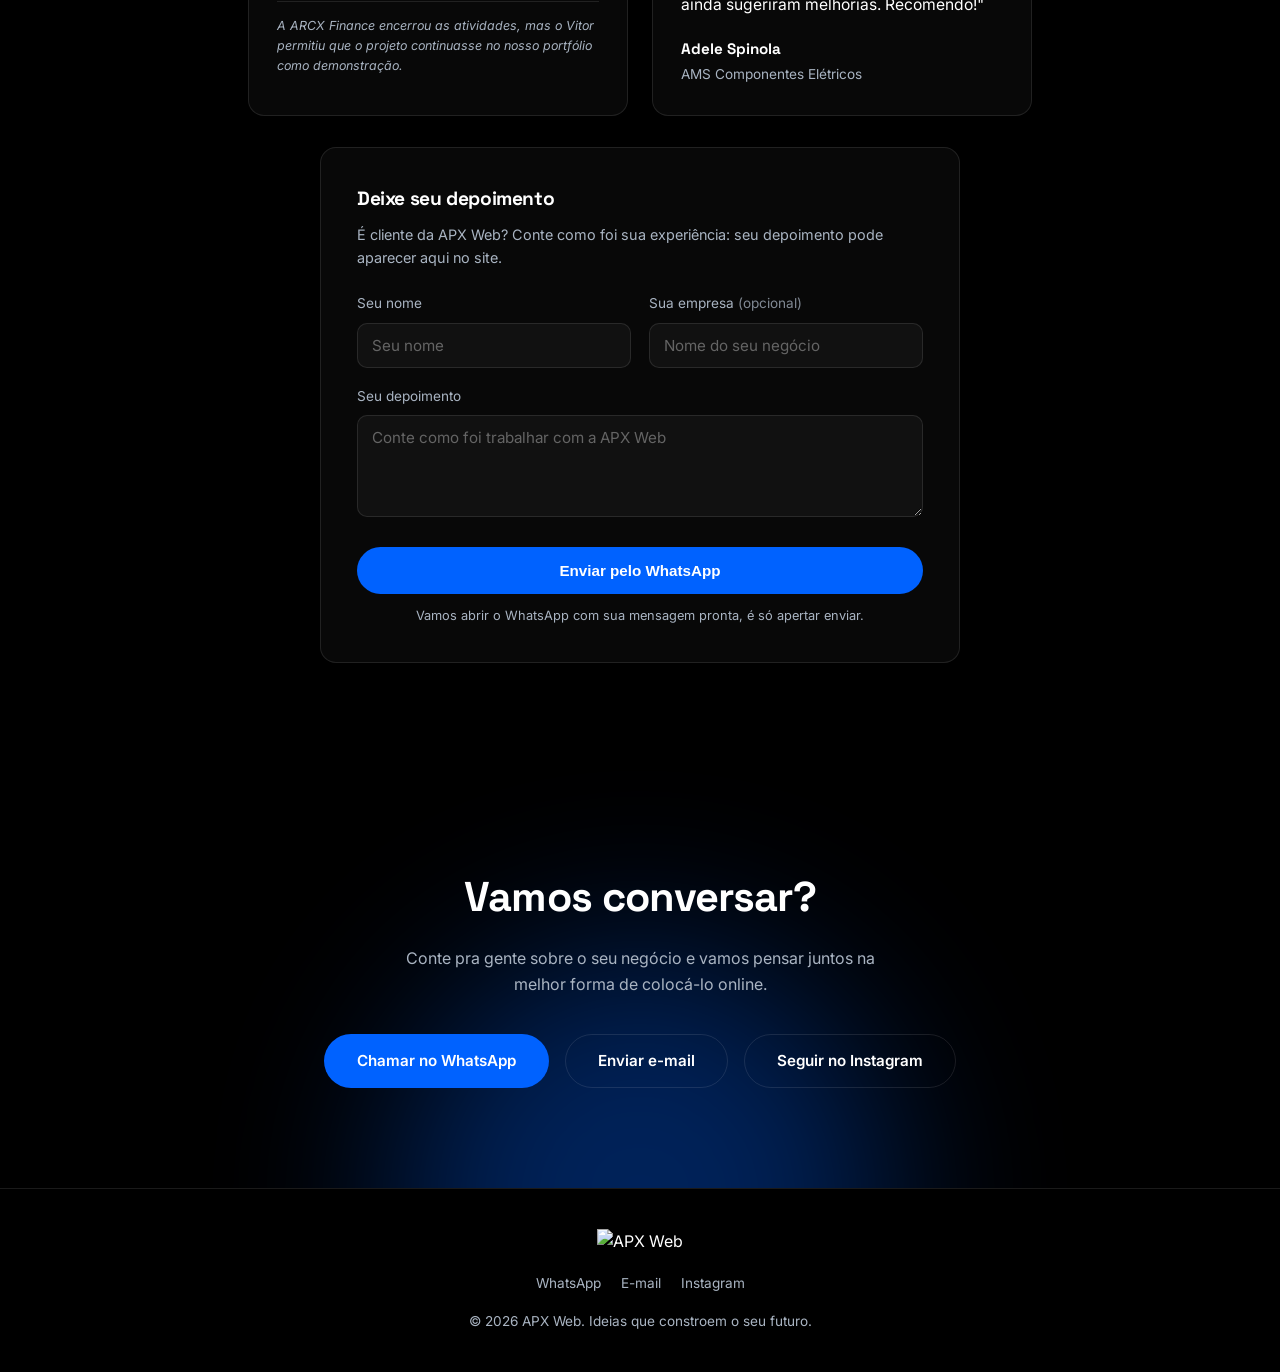
==== commit 99577c00: "Ajusta trecho do acordo no depoimento da ARCX Finance Co-Authored-By: Claude Opus 5.5 <noreply@anthr" ====
--- a/index.html
+++ b/index.html
@@ -592,7 +592,7 @@
 
       <div class="testimonials-grid" id="testimonials-grid" data-reveal data-delay="1">
         <div class="testimonial-card">
-          <p class="testimonial-quote">"Eles fizeram o site exatamente do jeito que eu queria, ficou muito prático e fácil de usar e principalmente com um visual muito bonito, eles são muito bons em negociar o preço também, chegamos num acordo bom para os dois no final. Recomendo bastante o trabalho deles."</p>
+          <p class="testimonial-quote">"Eles fizeram o site exatamente do jeito que eu queria, ficou muito prático e fácil de usar e principalmente com um visual muito bonito, eles são muito bons em negociar o preço também, chegamos num acordo bom para todos no final. Recomendo bastante o trabalho deles."</p>
           <div class="testimonial-author">
             <strong>Vitor Spinola</strong>
             <span>ARCX Finance</span>
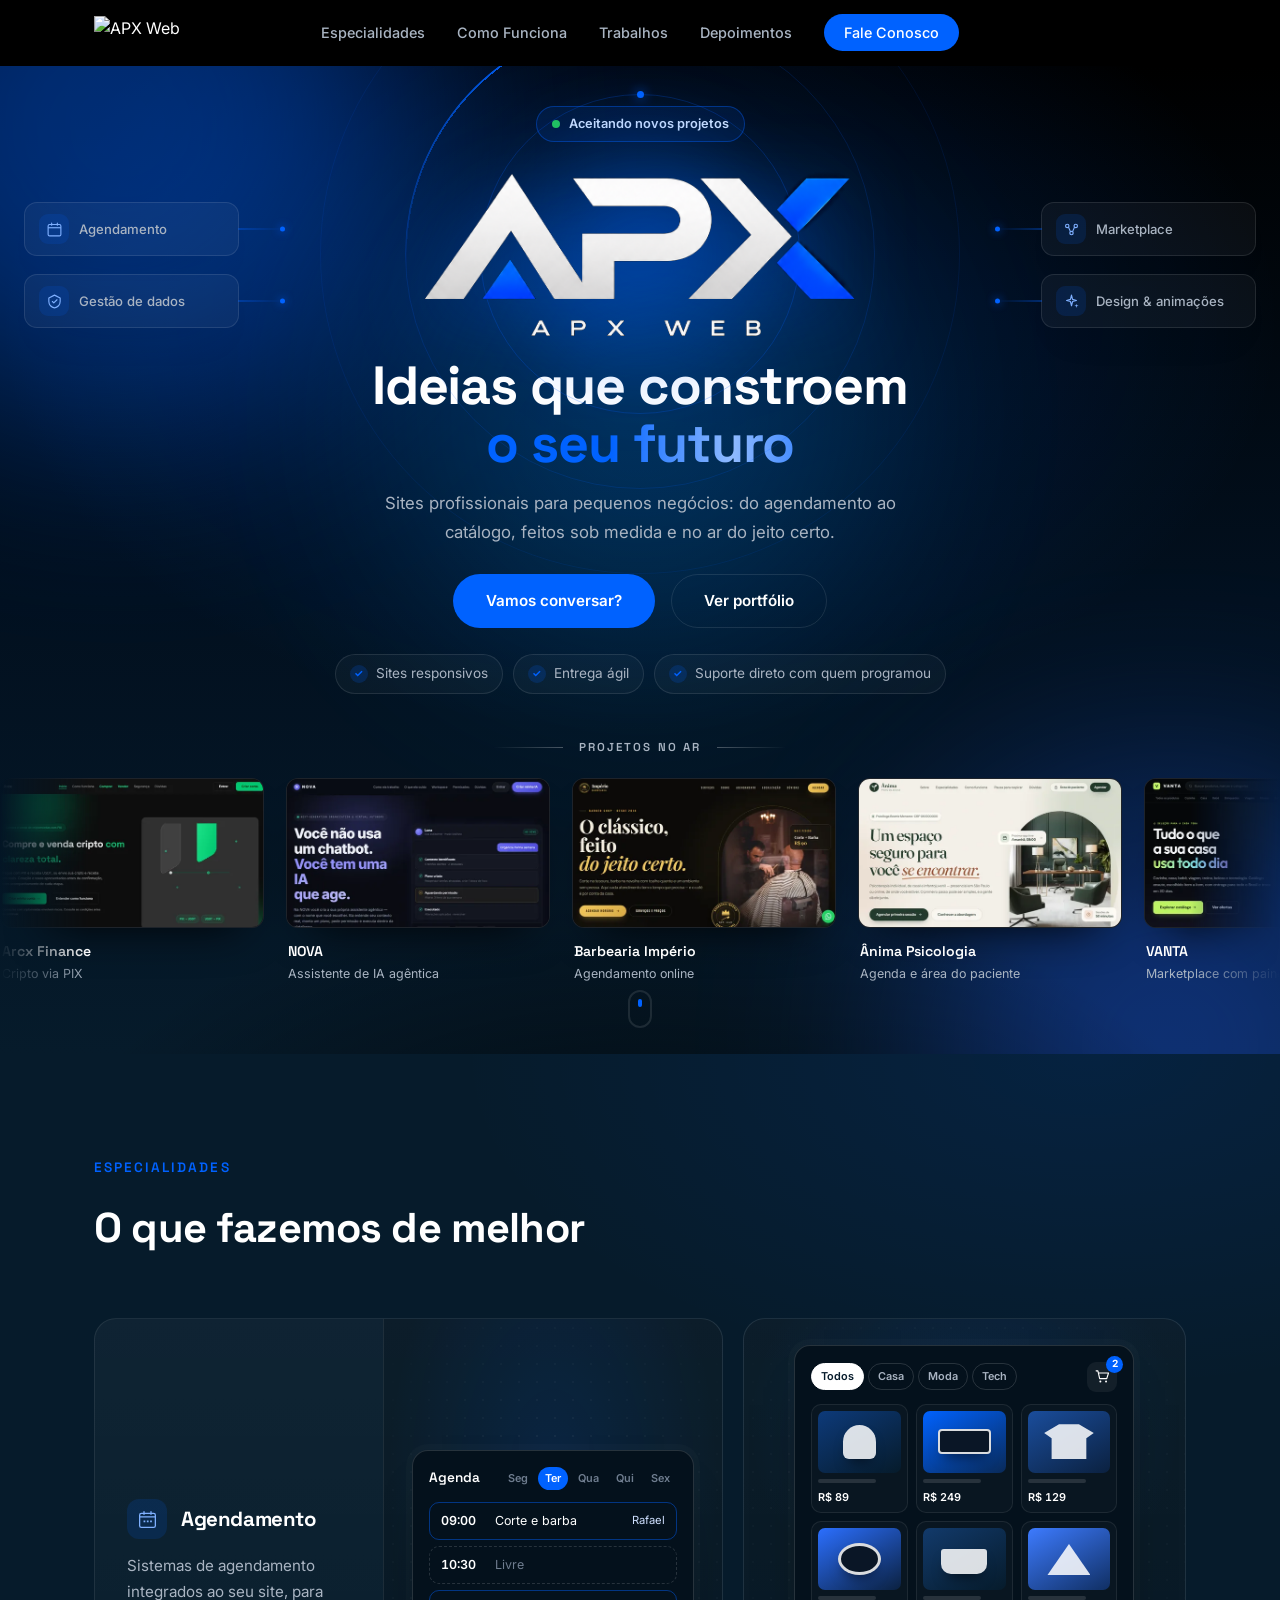
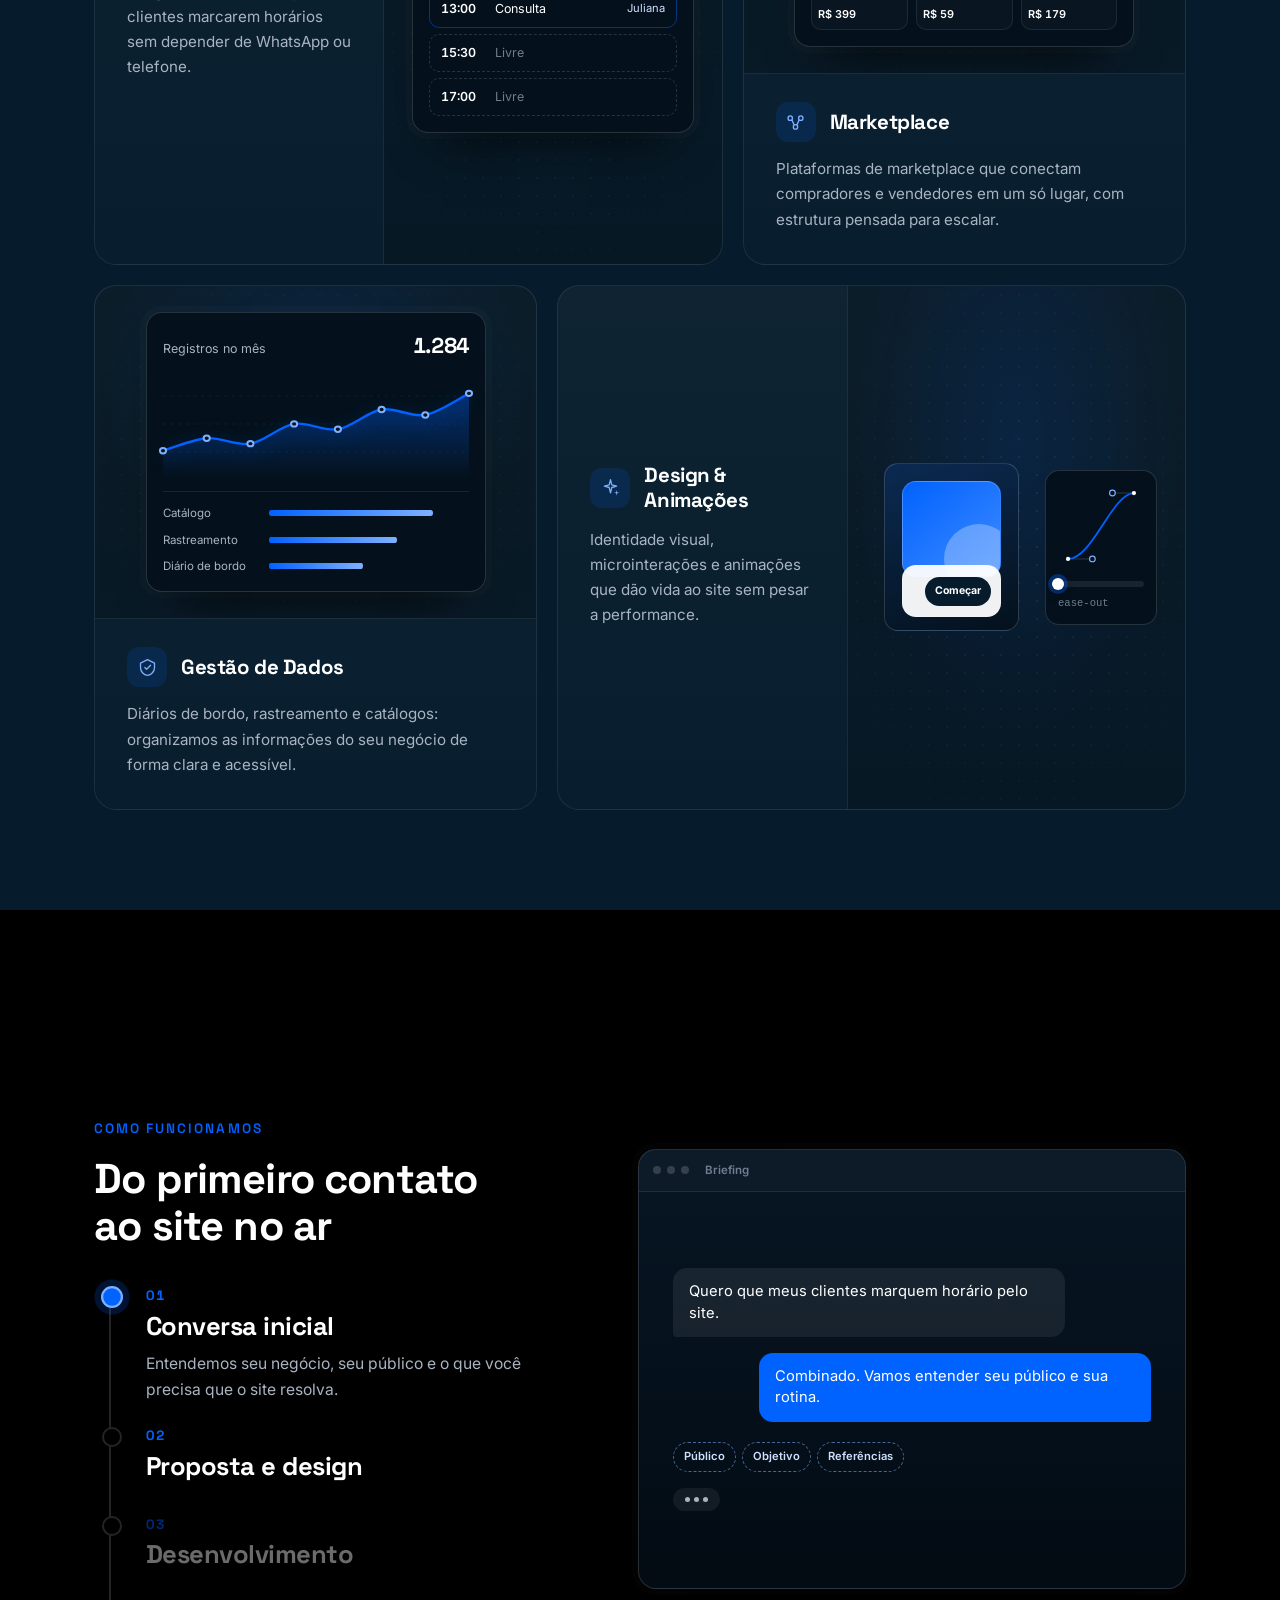
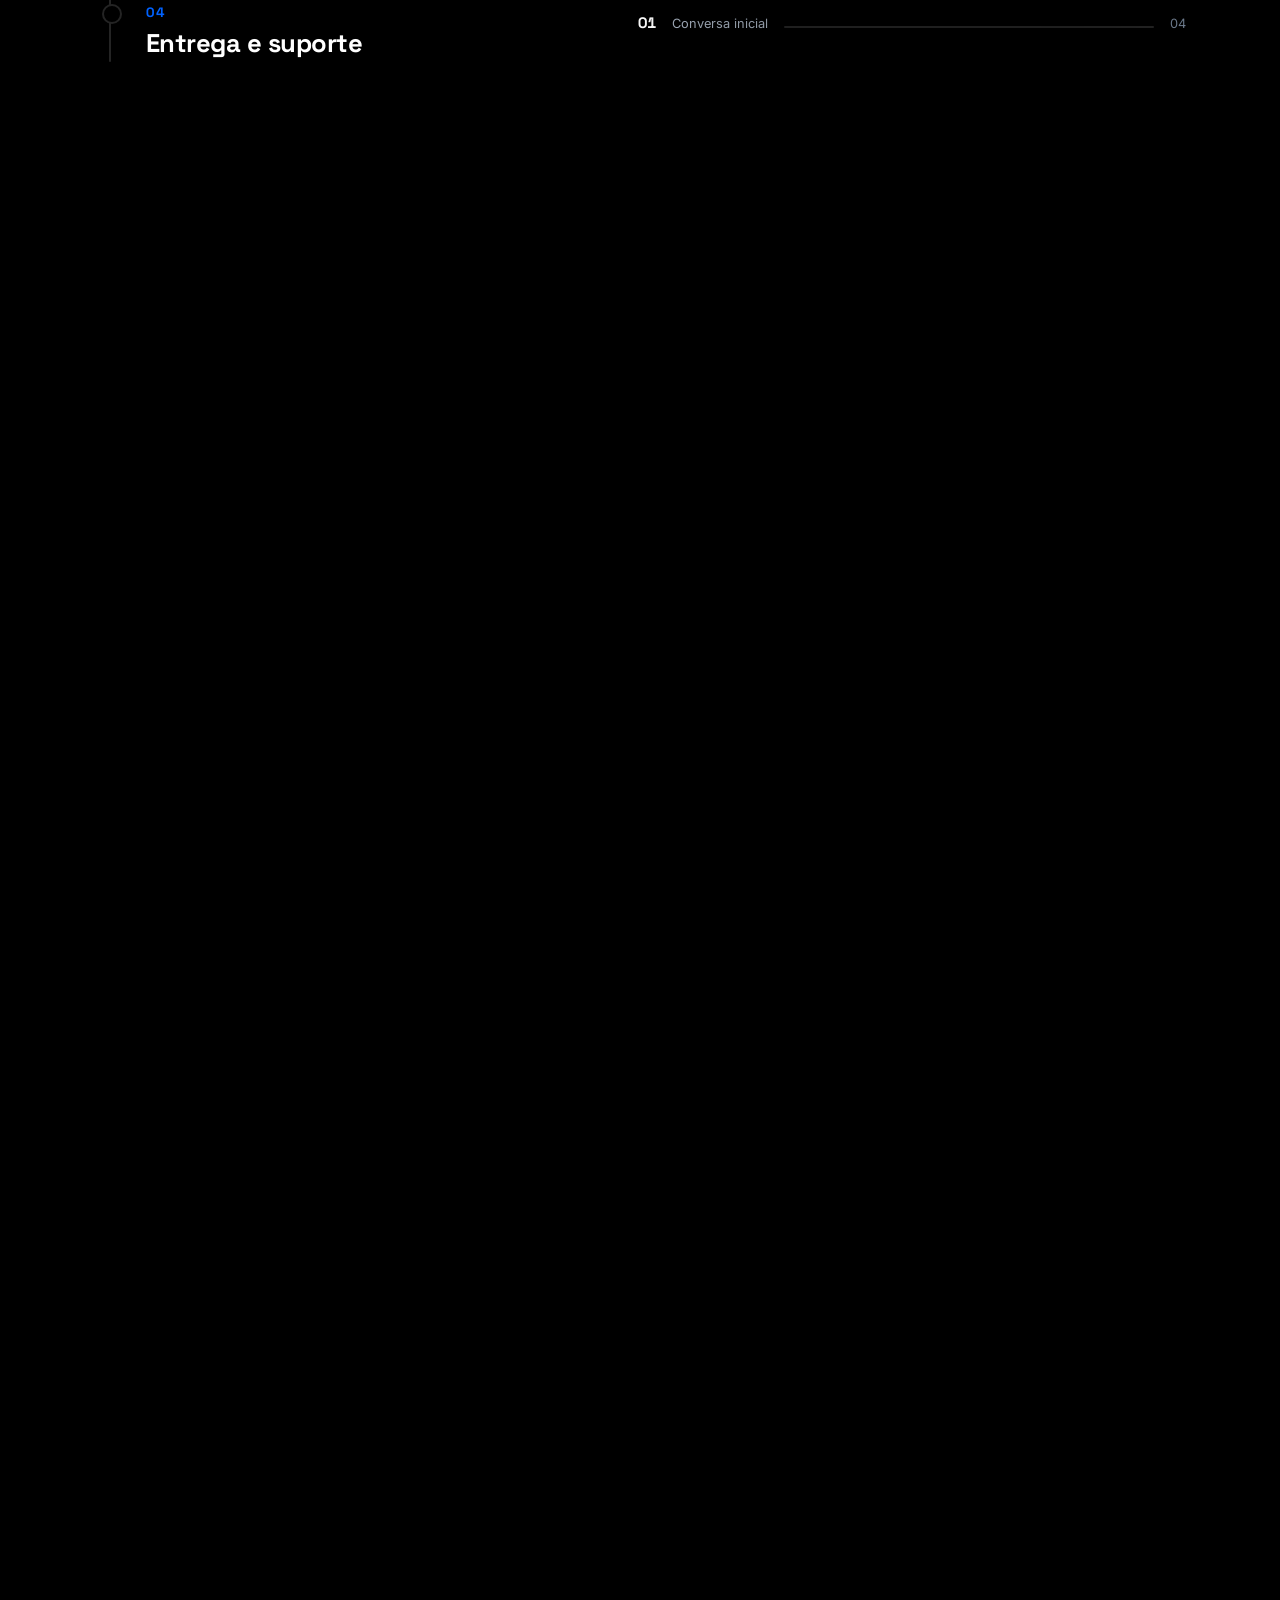
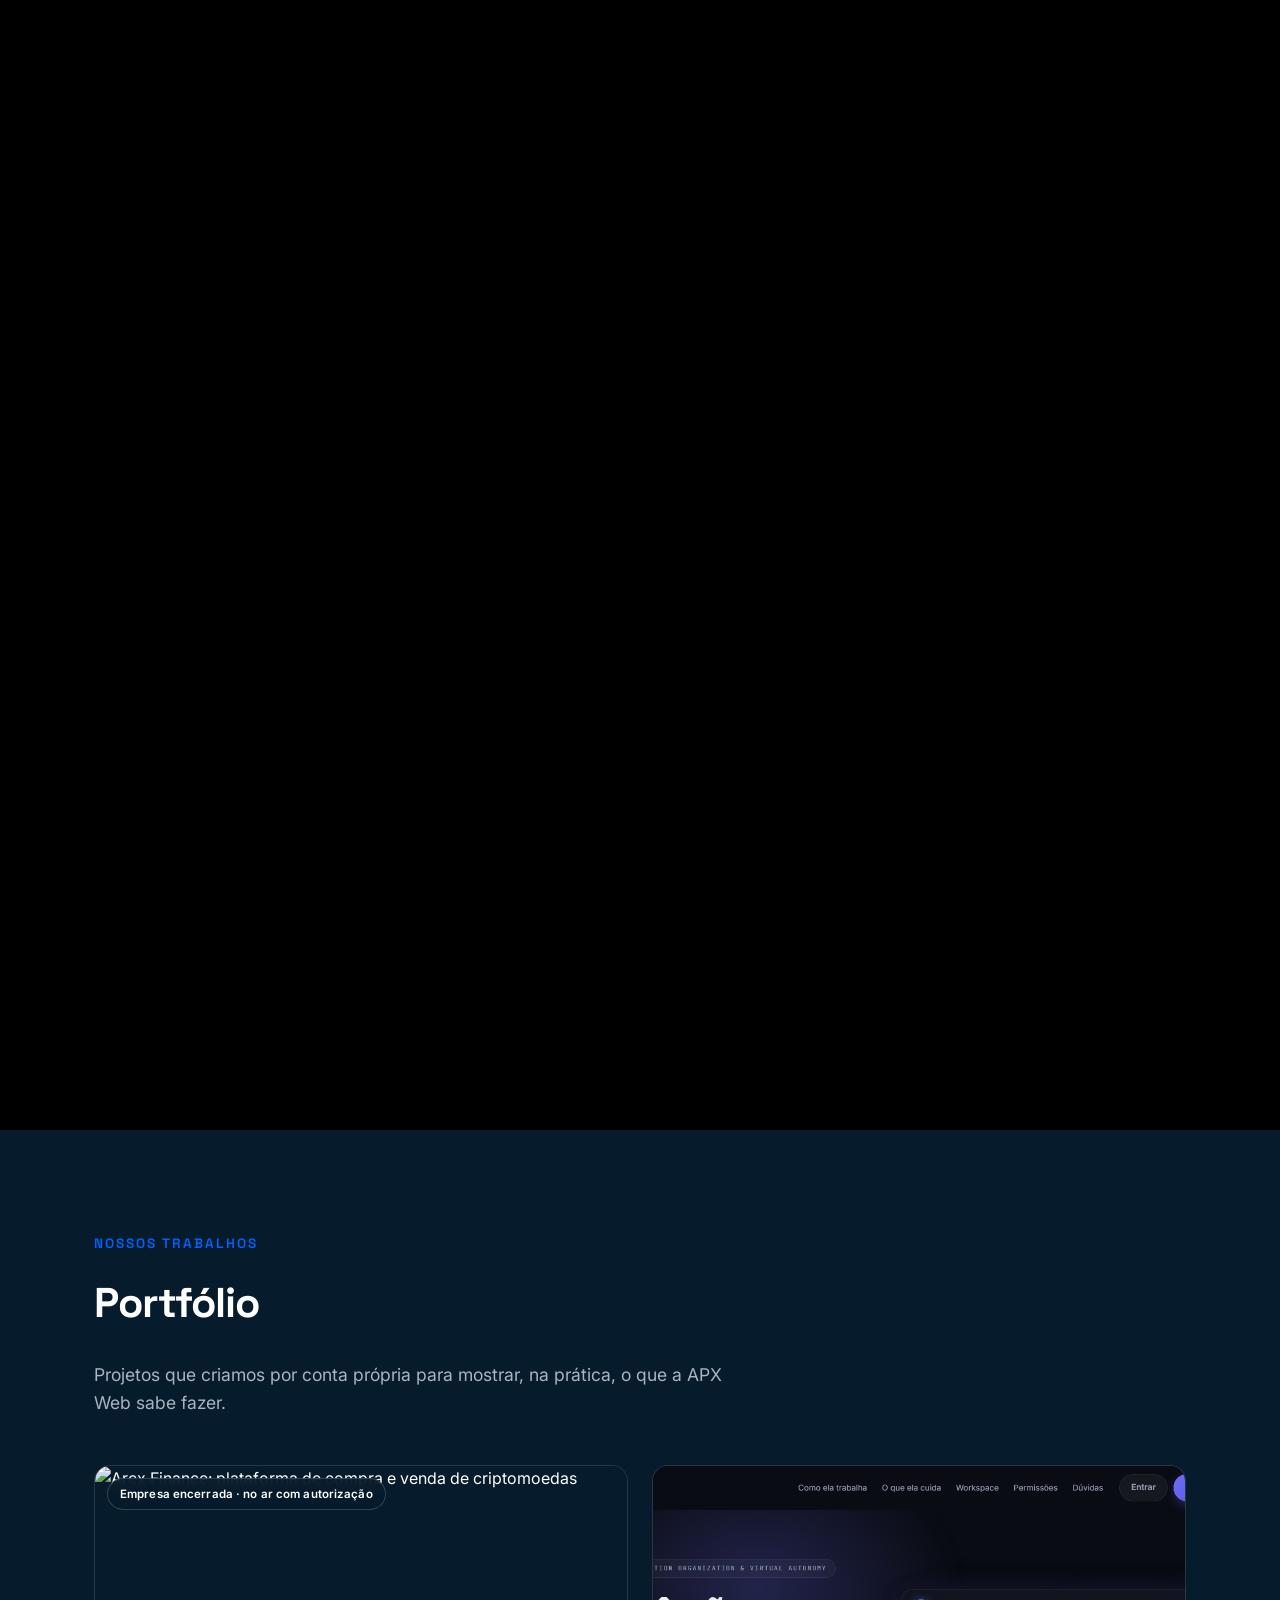
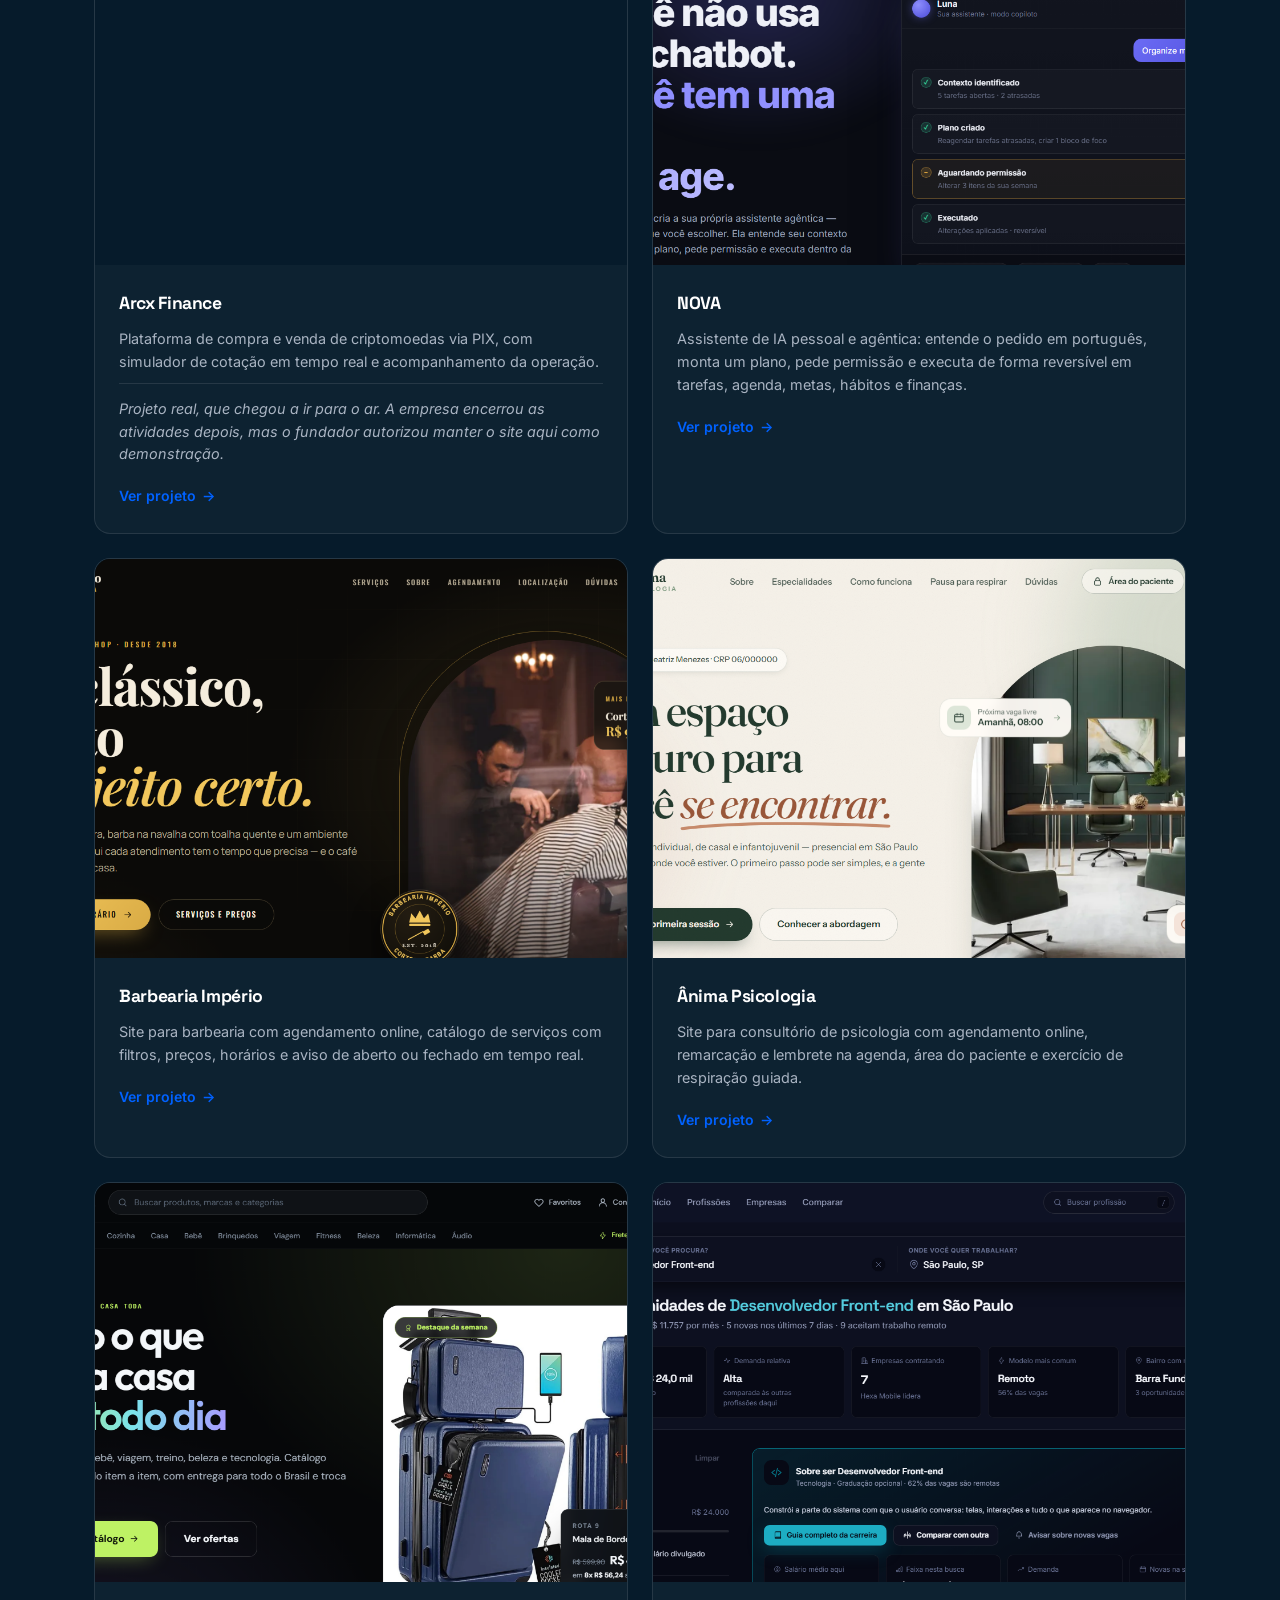
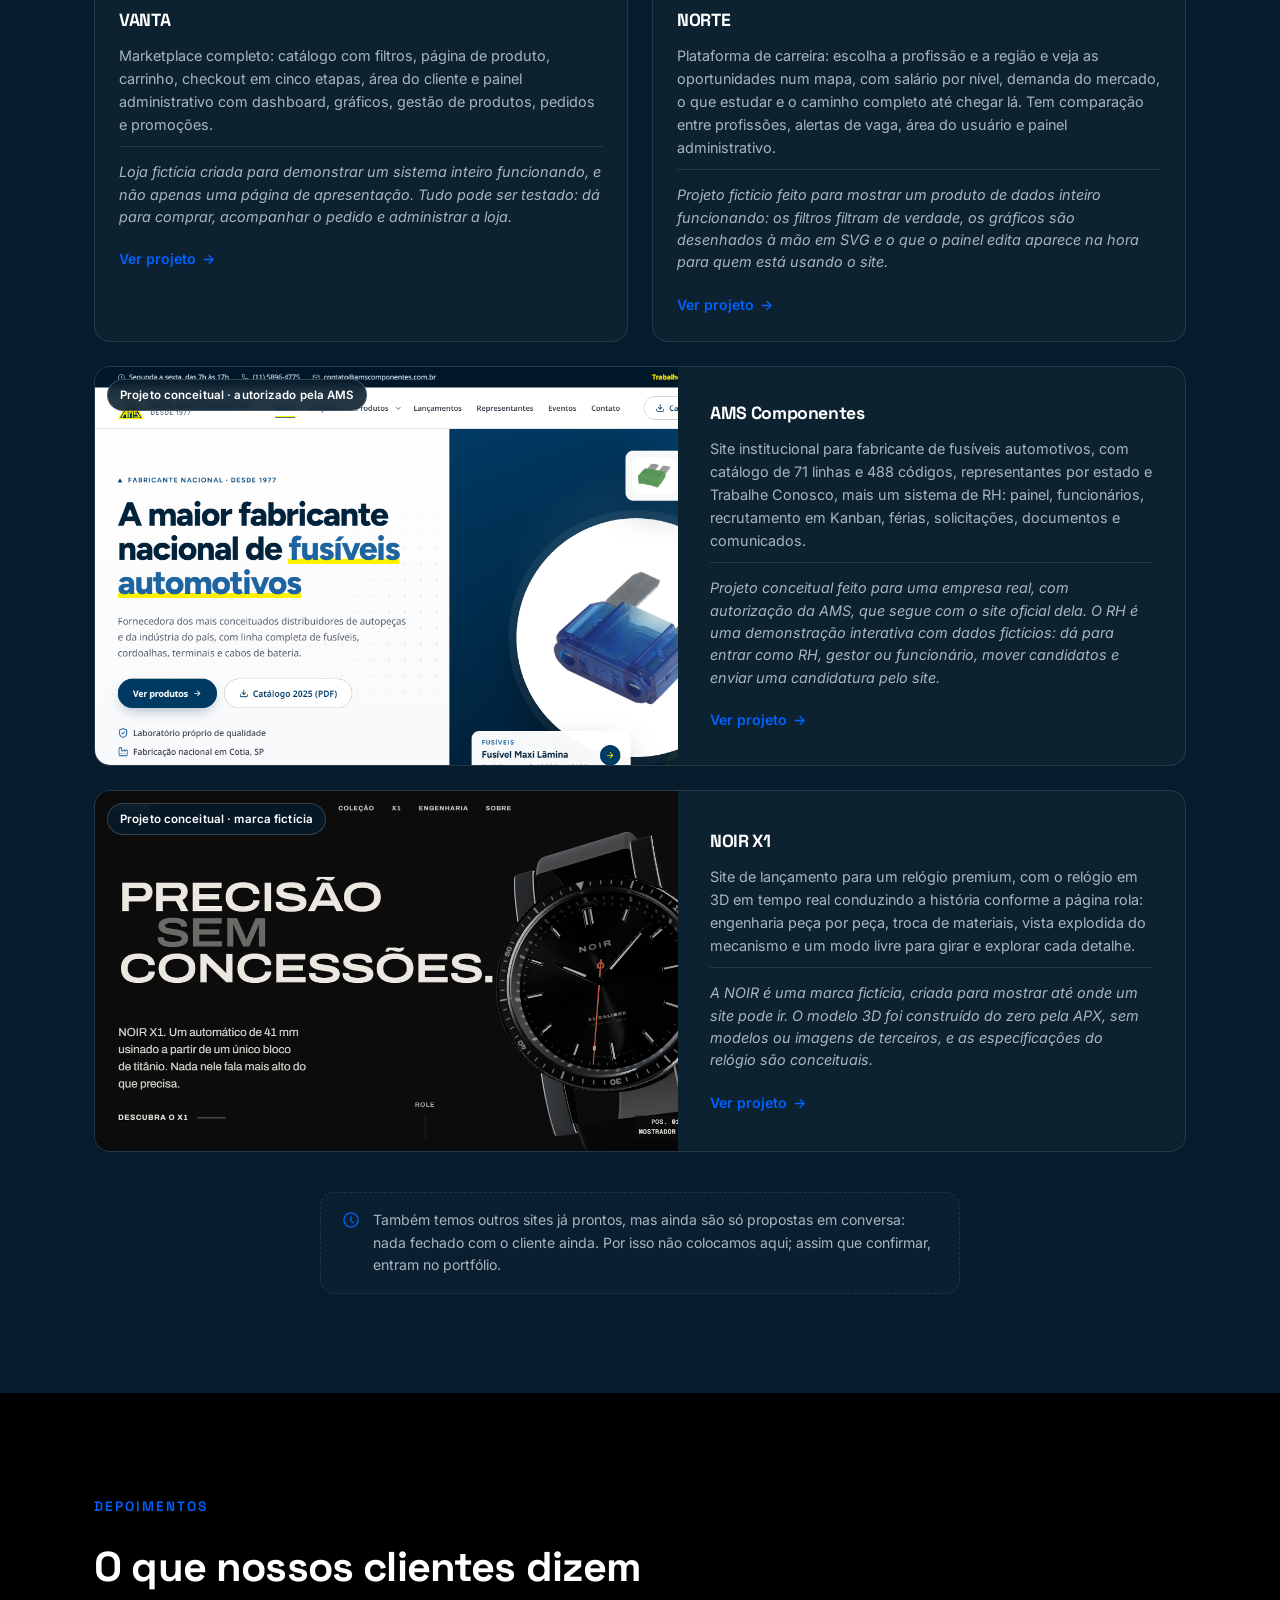
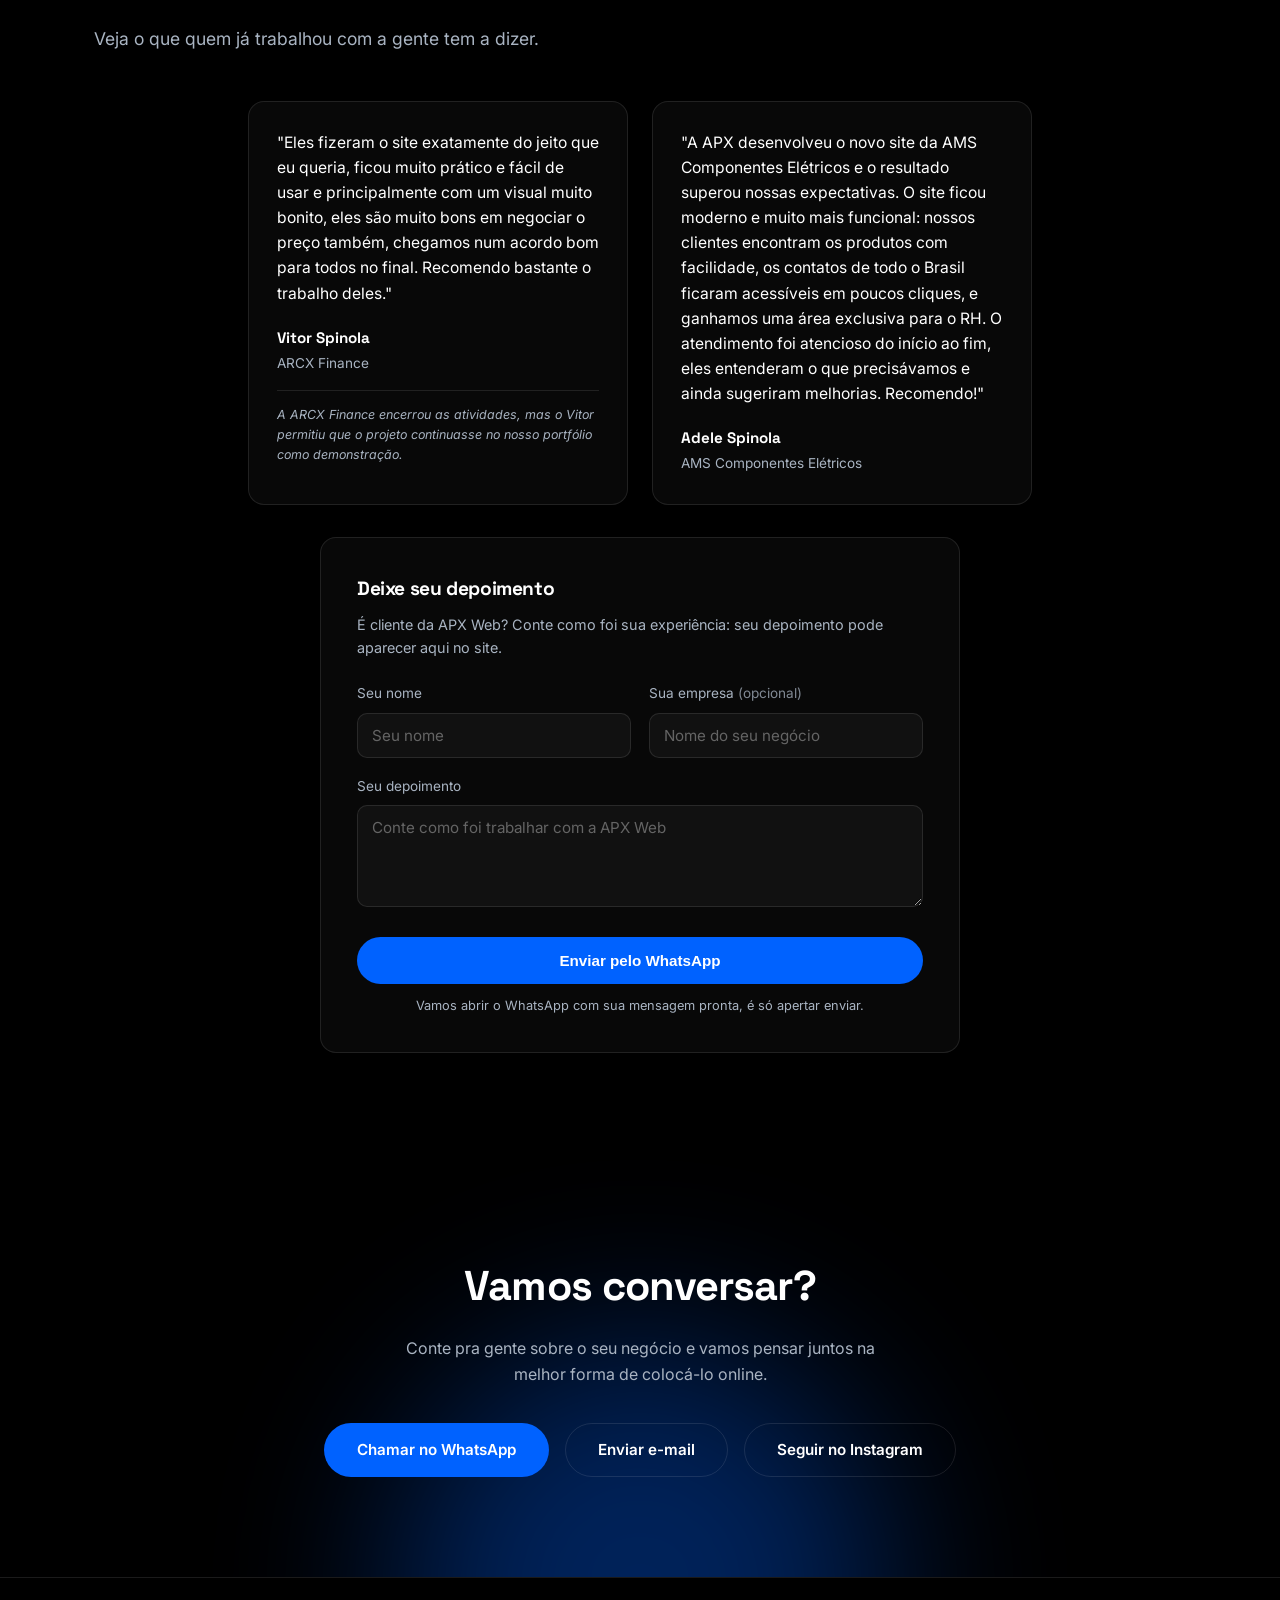
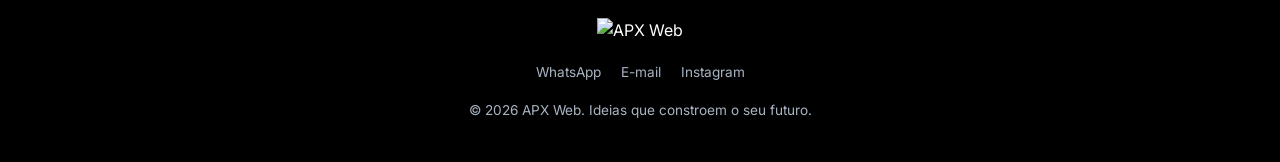
==== commit 87adab08: "Adiciona NOIR X1 ao portfólio Site de lançamento conceitual (marca fictícia) com relógio em 3D, publ" ====
--- a/index.html
+++ b/index.html
@@ -172,6 +172,10 @@
               <span class="strip-shot"><img src="assets/img/portfolio/strip/ams.webp" alt="AMS Componentes: site institucional e sistema de RH"></span>
               <span class="strip-name">AMS Componentes <em>Site e sistema de RH</em></span>
             </a>
+            <a class="strip-card" href="https://apxweb.github.io/noir-x1/" target="_blank" rel="noopener">
+              <span class="strip-shot"><img src="assets/img/portfolio/strip/noir.webp" alt="NOIR X1: site de lançamento de relógio com modelo 3D em tempo real"></span>
+              <span class="strip-name">NOIR X1 <em>Lançamento em 3D</em></span>
+            </a>
           </div>
 
           <div class="marquee-group" aria-hidden="true">
@@ -202,6 +206,10 @@
             <a class="strip-card" href="https://apxweb.github.io/ams-componentes/" target="_blank" rel="noopener" tabindex="-1">
               <span class="strip-shot"><img src="assets/img/portfolio/strip/ams.webp" alt=""></span>
               <span class="strip-name">AMS Componentes <em>Site e sistema de RH</em></span>
+            </a>
+            <a class="strip-card" href="https://apxweb.github.io/noir-x1/" target="_blank" rel="noopener" tabindex="-1">
+              <span class="strip-shot"><img src="assets/img/portfolio/strip/noir.webp" alt=""></span>
+              <span class="strip-name">NOIR X1 <em>Lançamento em 3D</em></span>
             </a>
           </div>
         </div>
@@ -572,6 +580,19 @@
             <span class="portfolio-link">Ver projeto <span aria-hidden="true">→</span></span>
           </div>
         </a>
+
+        <a class="portfolio-card portfolio-card--wide" href="https://apxweb.github.io/noir-x1/" target="_blank" rel="noopener" data-reveal data-delay="6">
+          <div class="portfolio-thumb">
+            <span class="portfolio-tag">Projeto conceitual · marca fictícia</span>
+            <img src="assets/img/portfolio/noir.png" alt="NOIR X1: site de lançamento de um relógio premium com modelo 3D em tempo real" loading="lazy">
+          </div>
+          <div class="portfolio-info">
+            <h3>NOIR X1</h3>
+            <p>Site de lançamento para um relógio premium, com o relógio em 3D em tempo real conduzindo a história conforme a página rola: engenharia peça por peça, troca de materiais, vista explodida do mecanismo e um modo livre para girar e explorar cada detalhe.</p>
+            <p class="portfolio-note">A NOIR é uma marca fictícia, criada para mostrar até onde um site pode ir. O modelo 3D foi construído do zero pela APX, sem modelos ou imagens de terceiros, e as especificações do relógio são conceituais.</p>
+            <span class="portfolio-link">Ver projeto <span aria-hidden="true">→</span></span>
+          </div>
+        </a>
       </div>
 
       <p class="portfolio-footnote" data-reveal data-delay="6">
--- a/styles.css
+++ b/styles.css
@@ -228,6 +228,18 @@
   padding-bottom: 10px;
 }
 
+/* Desktop: logo na borda do container, menu centralizado na pagina */
+@media (min-width: 901px) {
+  .nav {
+    display: grid;
+    grid-template-columns: 1fr auto 1fr;
+  }
+
+  .nav-logo {
+    justify-self: start;
+  }
+}
+
 .nav-logo img {
   height: 34px;
   width: auto;
@@ -295,10 +307,12 @@
   width: 100%;
 }
 
-.nav-cta {
+.nav-links .nav-cta {
+  display: inline-block;
   background: var(--blue-bright);
   color: var(--white) !important;
   padding: 10px 20px;
+  line-height: 1.2;
   border-radius: 999px;
 }
 
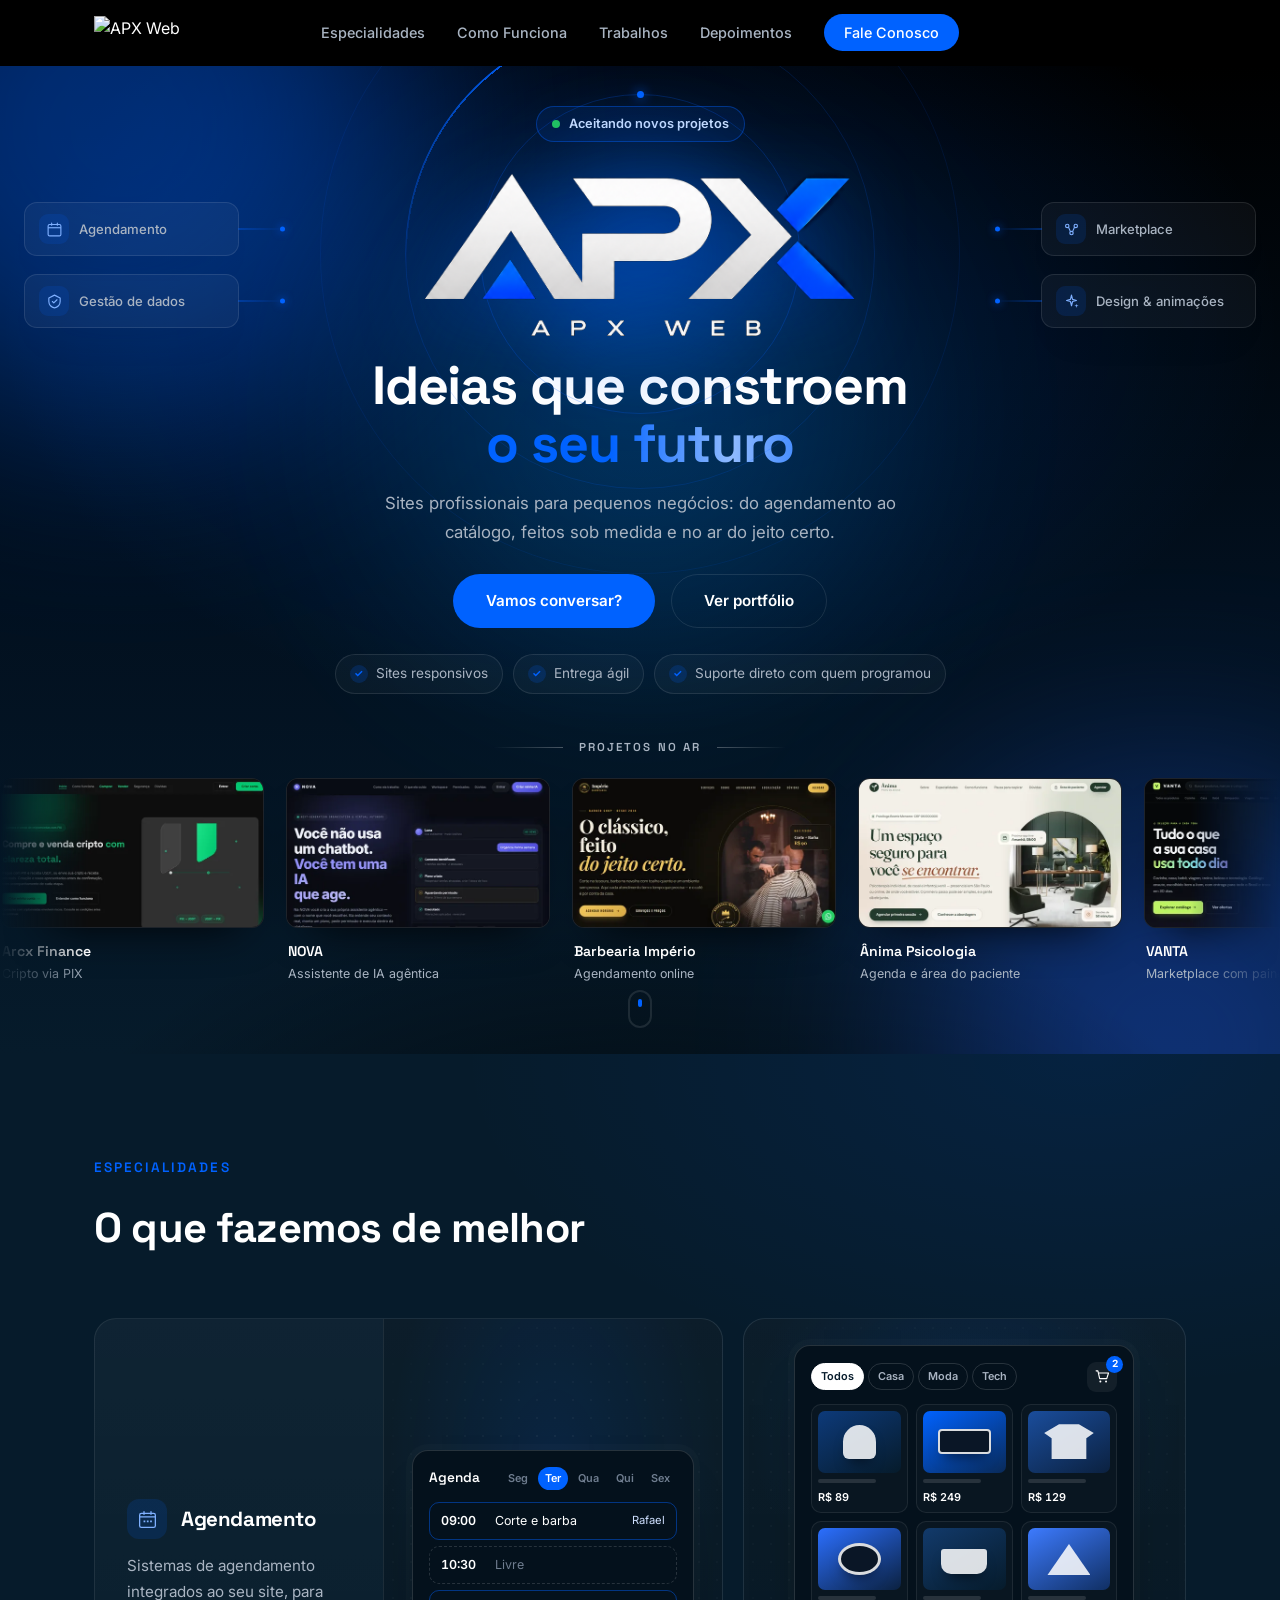
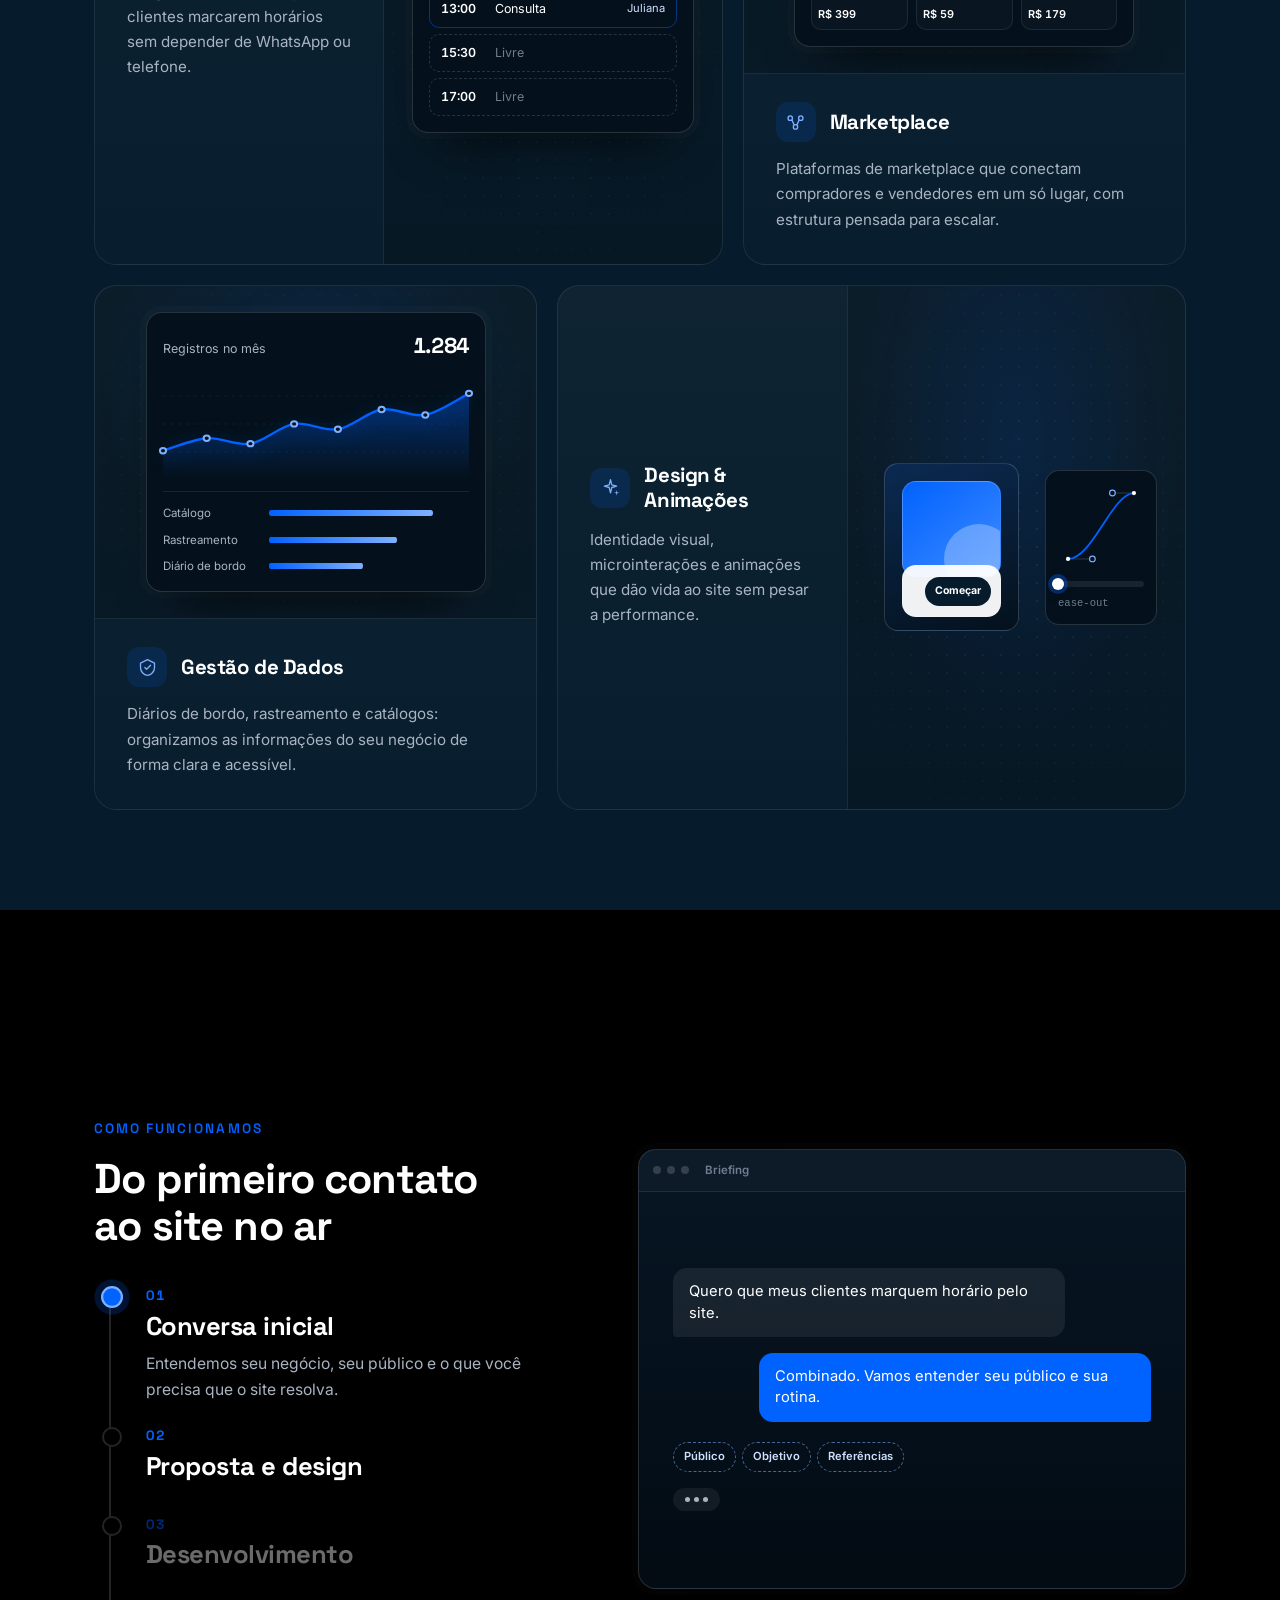
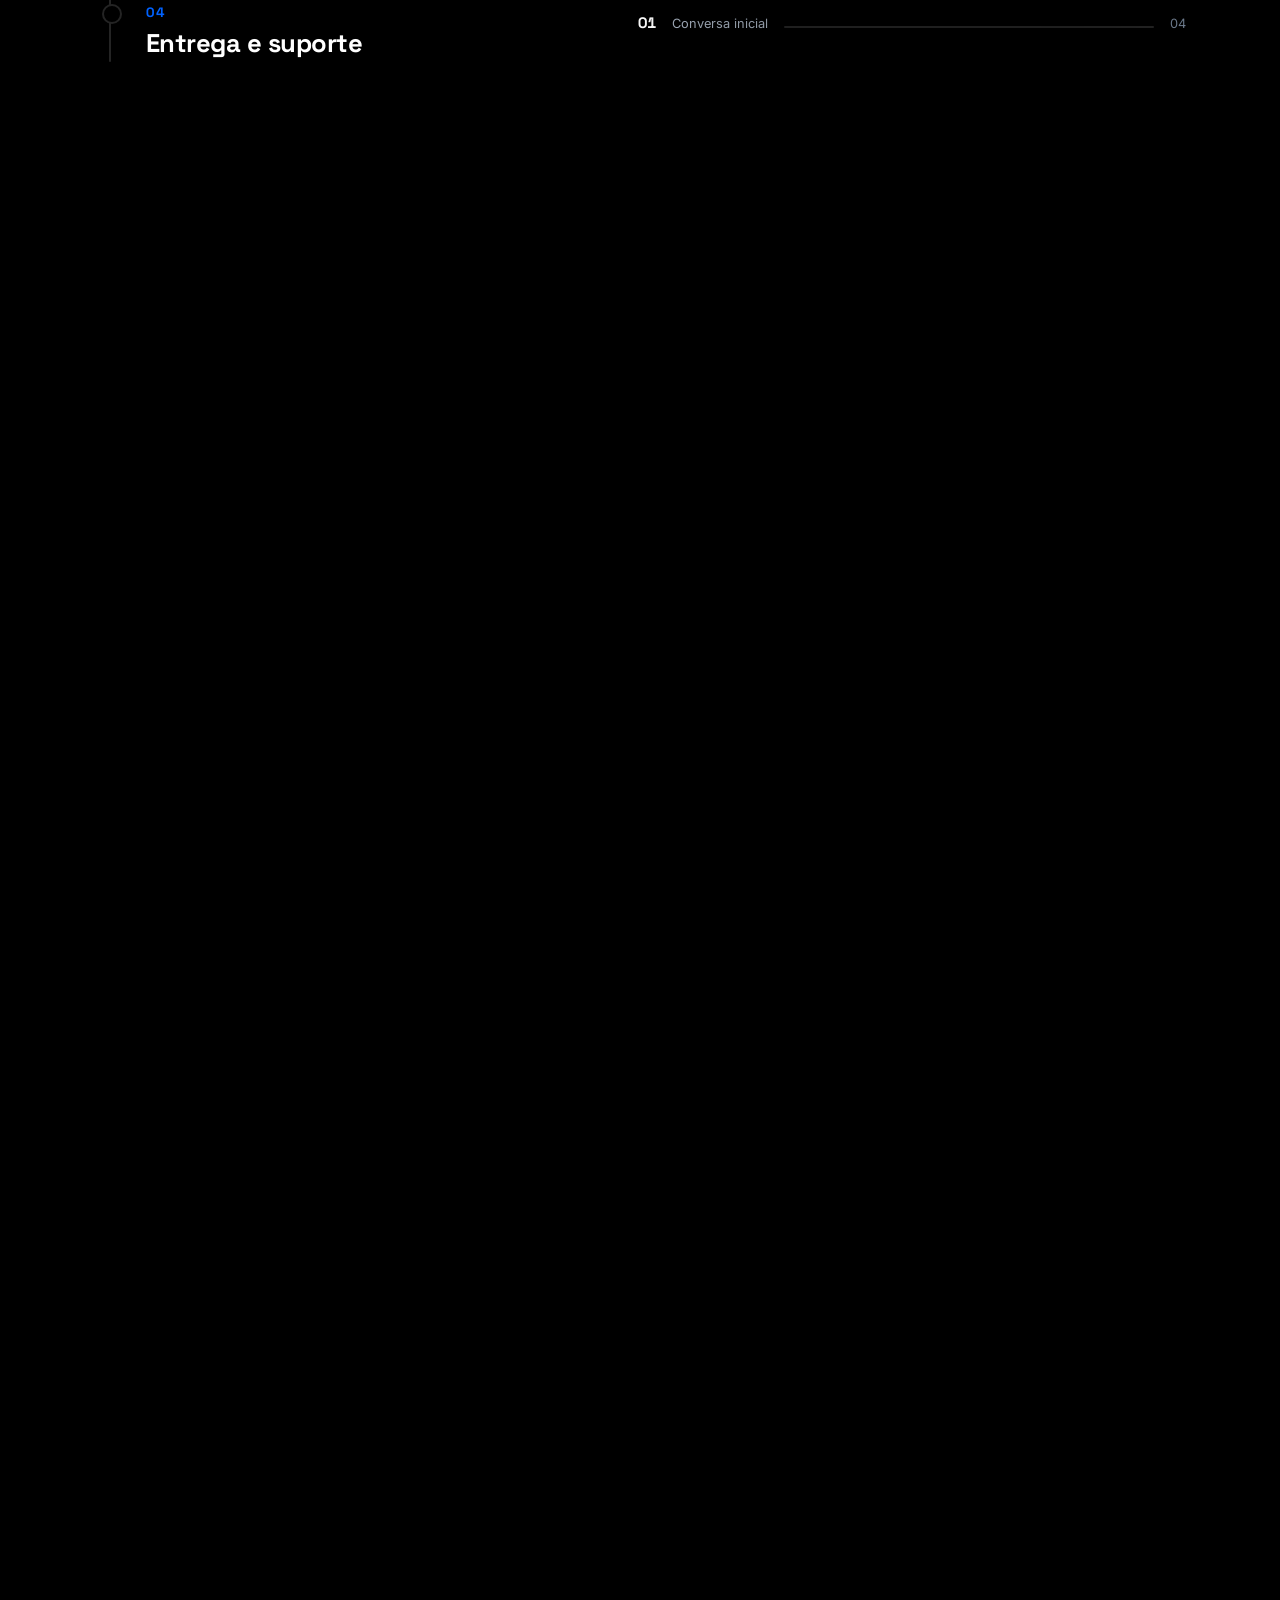
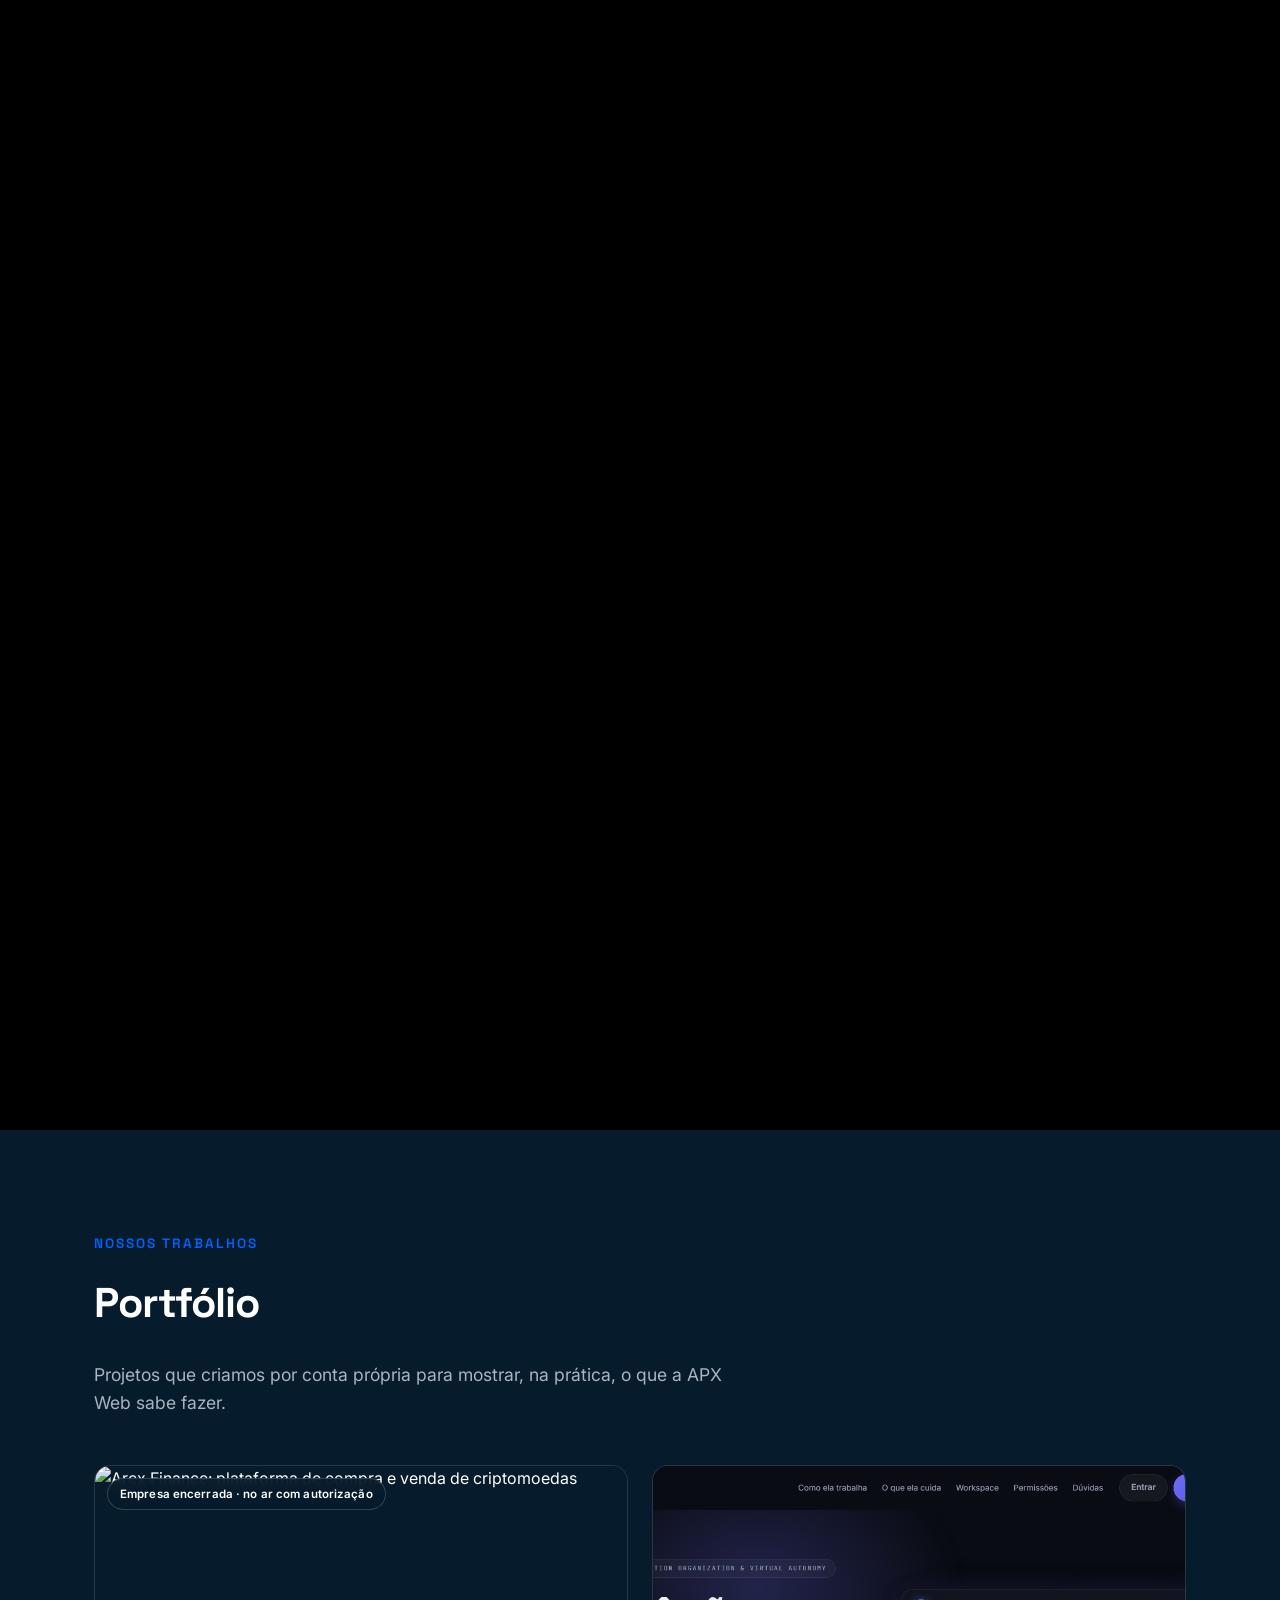
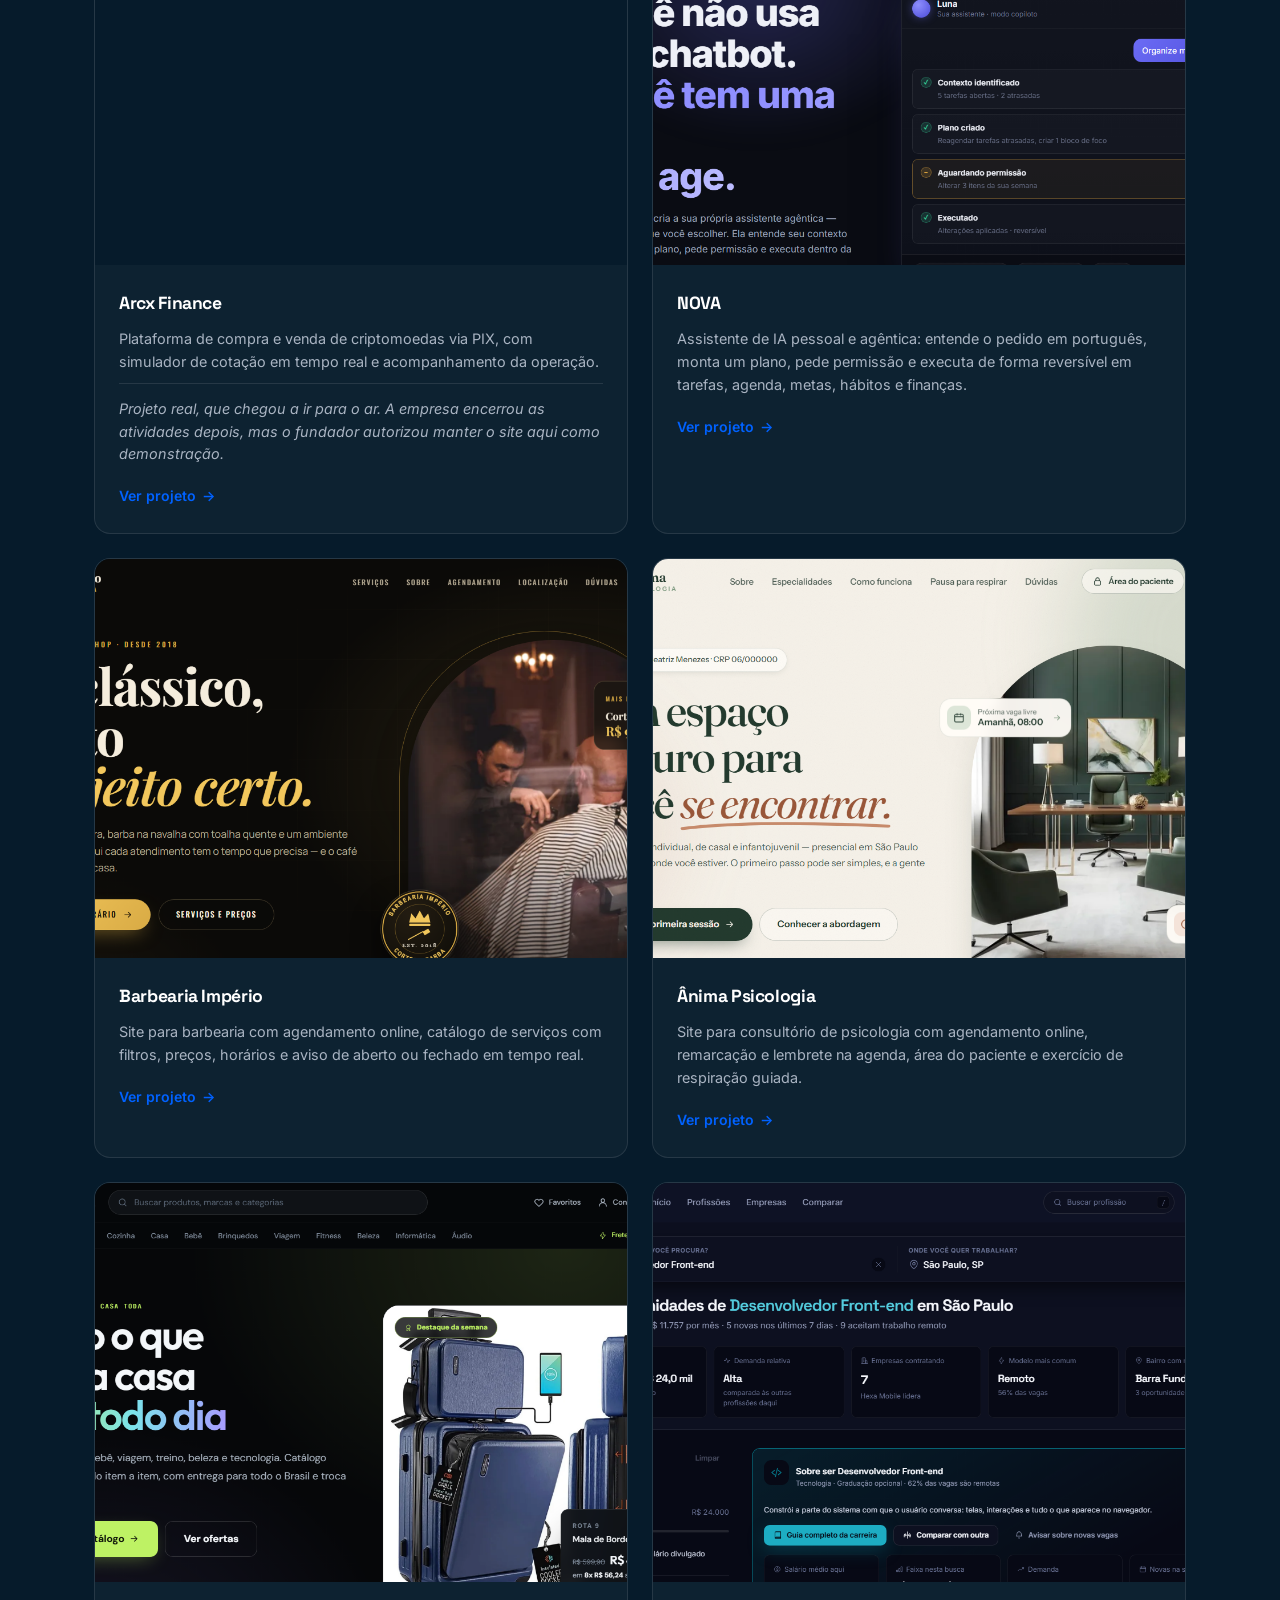
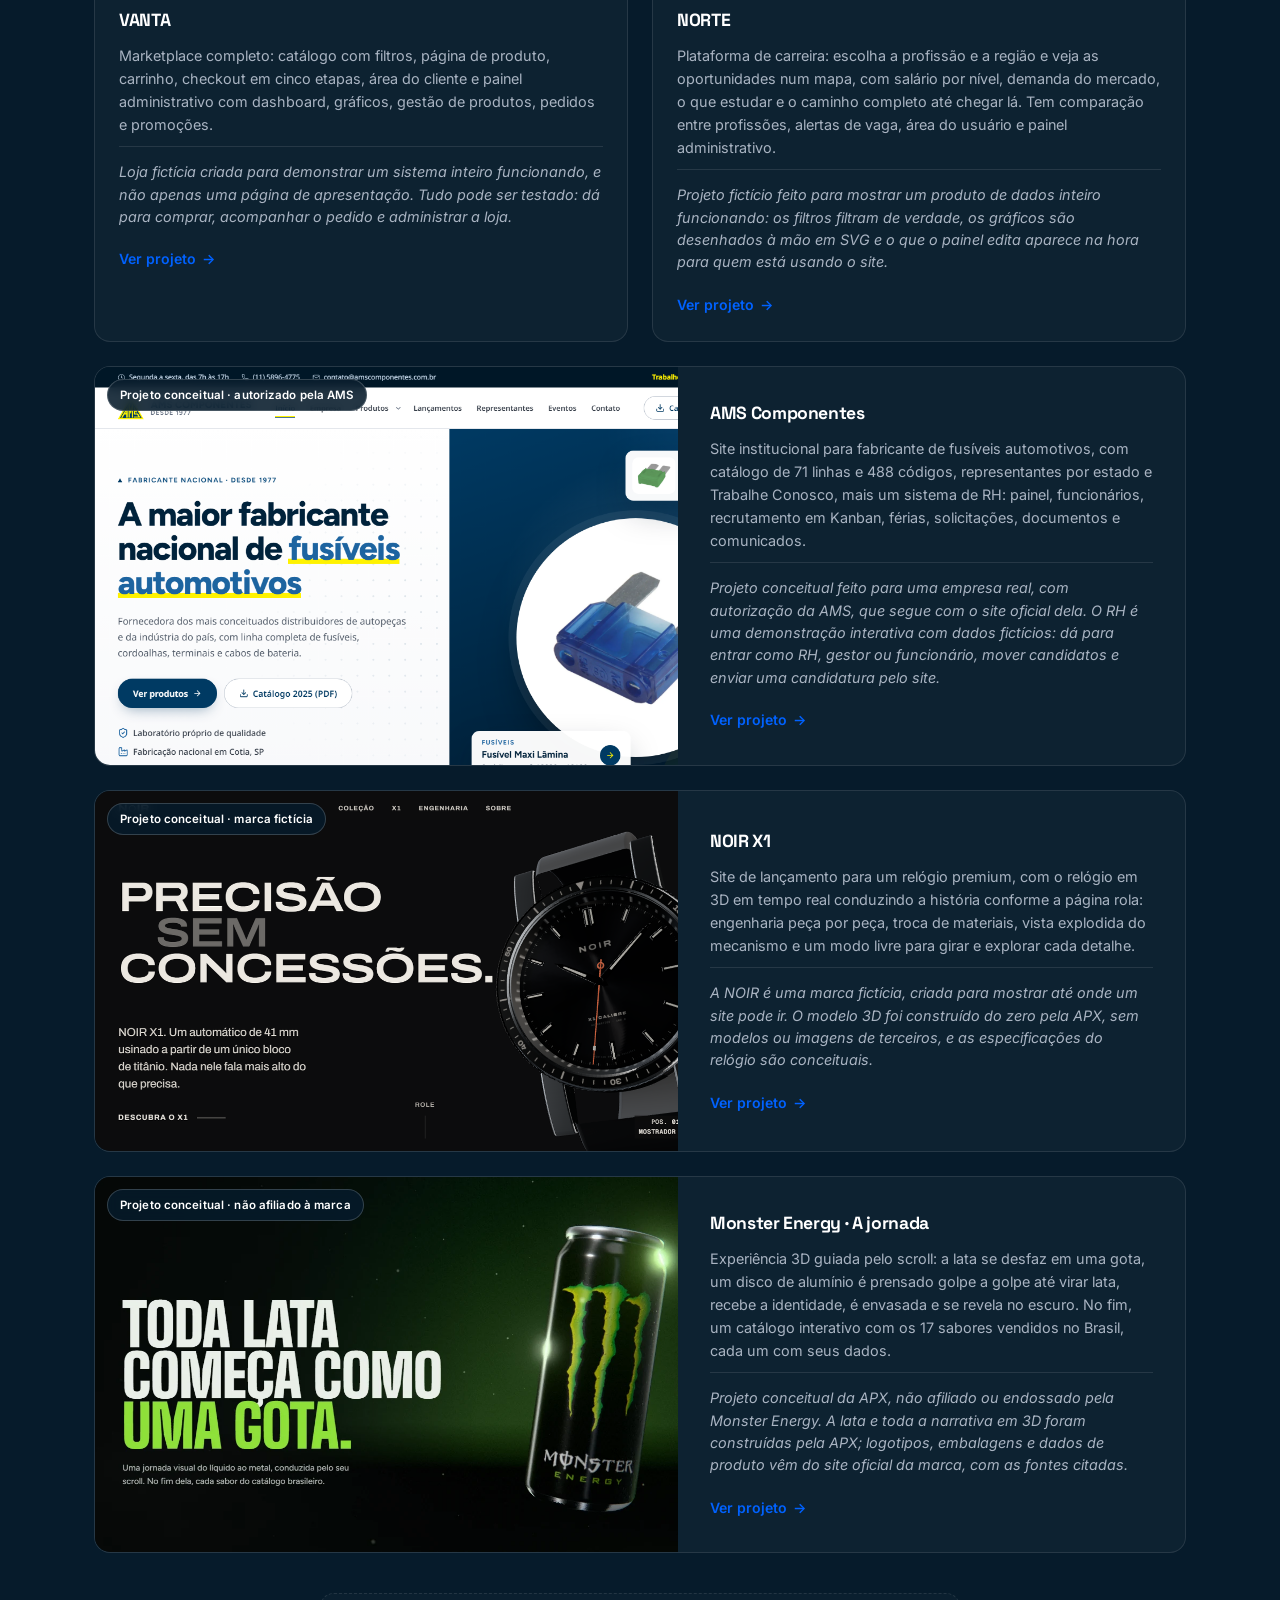
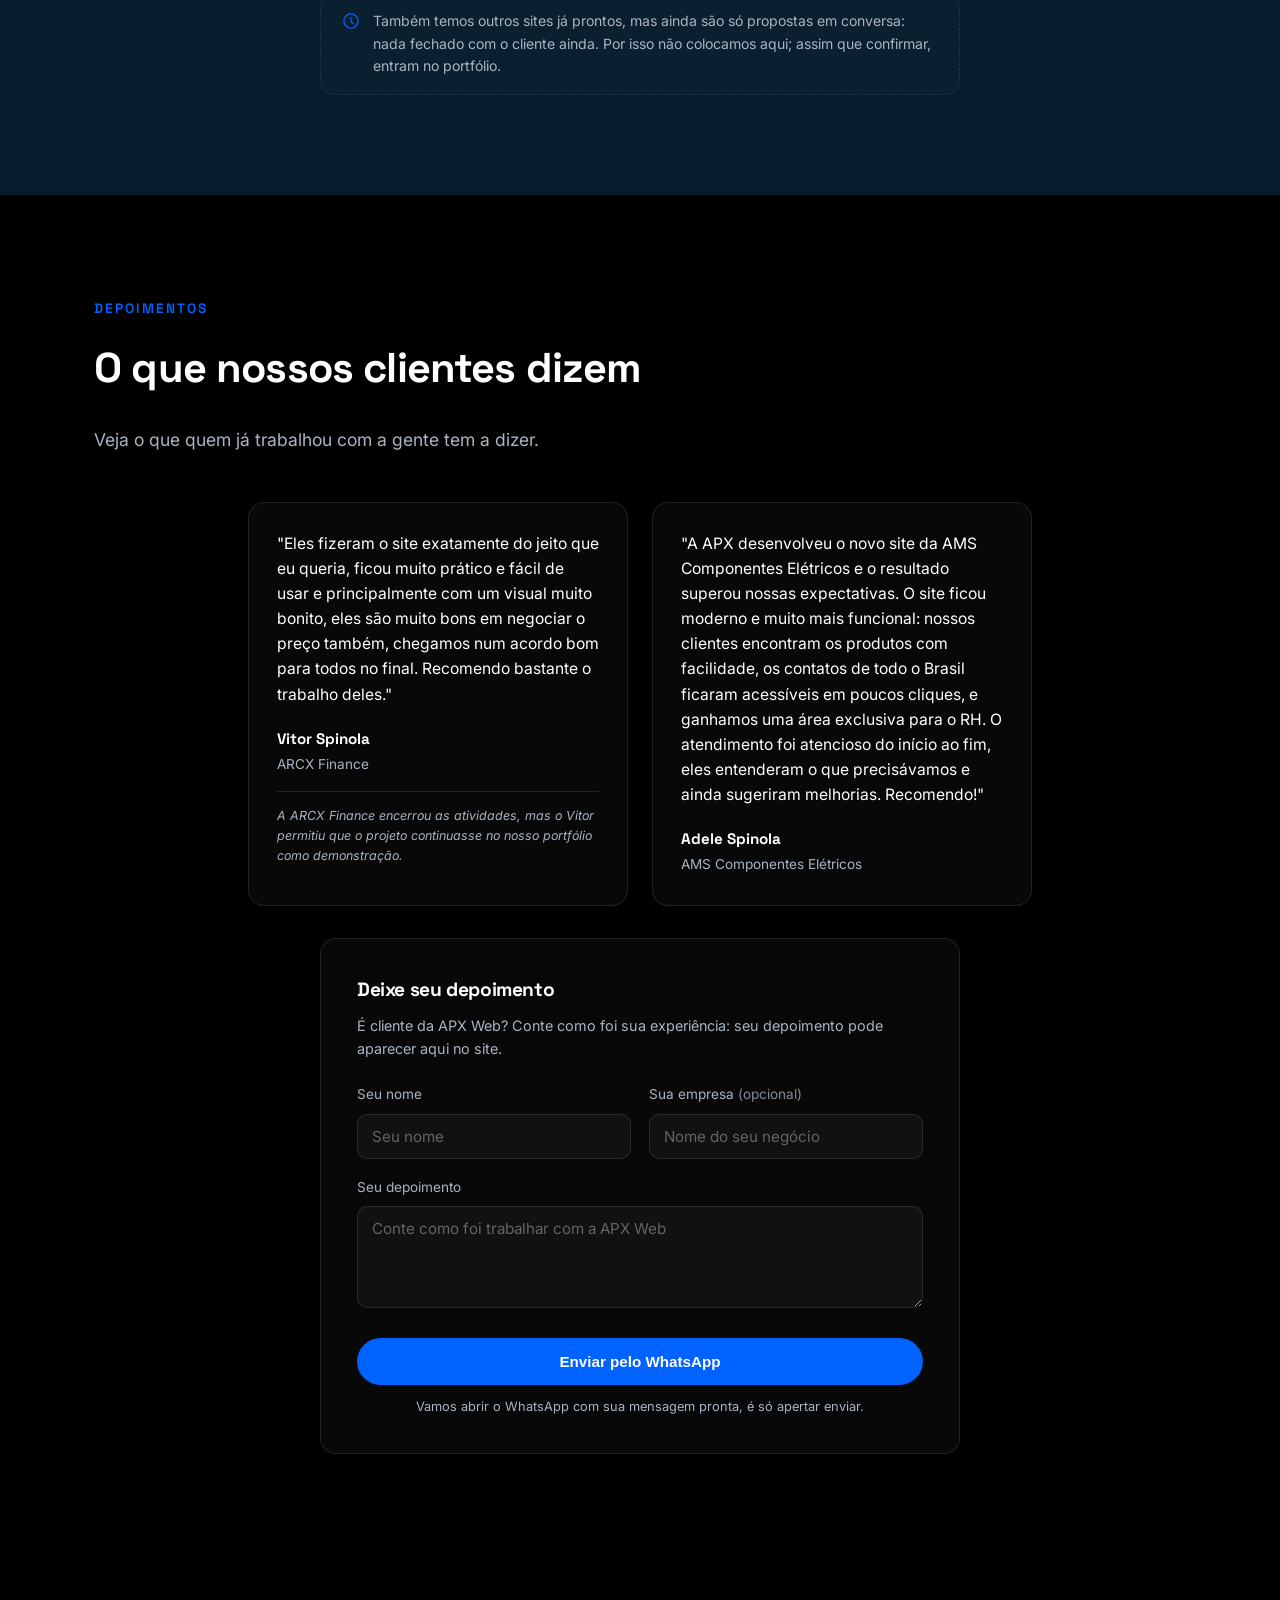
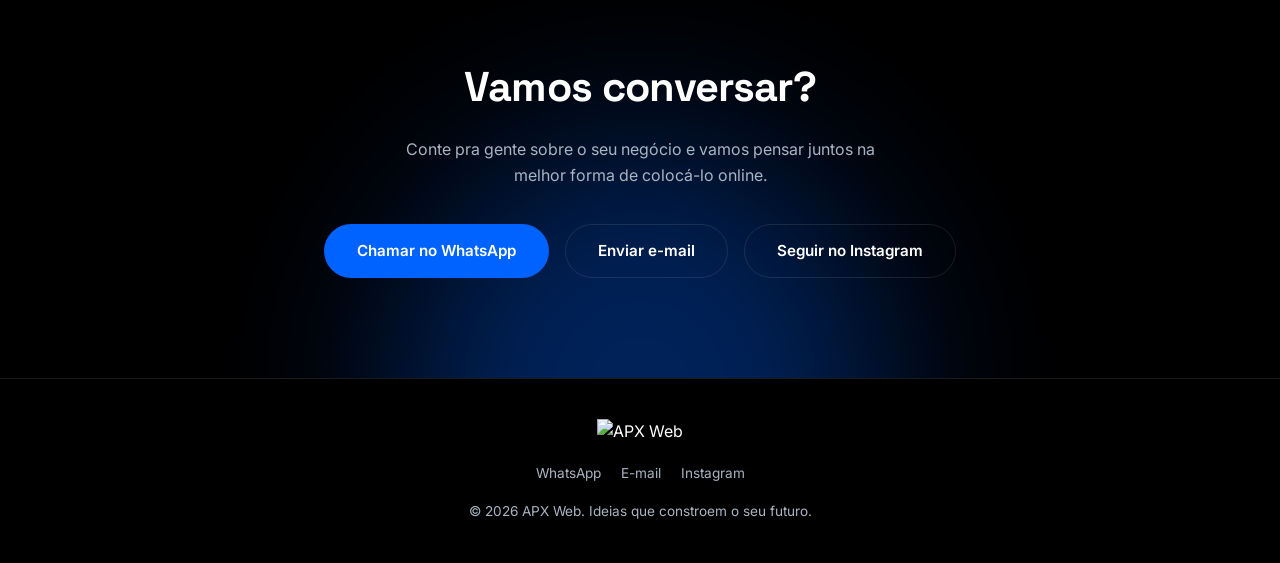
==== commit 2e165954: "Adiciona Monster Energy ao portfólio Experiência 3D conceitual guiada pelo scroll (não afiliada à ma" ====
--- a/index.html
+++ b/index.html
@@ -176,6 +176,10 @@
               <span class="strip-shot"><img src="assets/img/portfolio/strip/noir.webp" alt="NOIR X1: site de lançamento de relógio com modelo 3D em tempo real"></span>
               <span class="strip-name">NOIR X1 <em>Lançamento em 3D</em></span>
             </a>
+            <a class="strip-card" href="https://apxweb.github.io/monster-experience/" target="_blank" rel="noopener">
+              <span class="strip-shot"><img src="assets/img/portfolio/strip/monster.webp" alt="Monster Energy: experiência 3D guiada pelo scroll, da gota à lata"></span>
+              <span class="strip-name">Monster Energy <em>Experiência 3D</em></span>
+            </a>
           </div>
 
           <div class="marquee-group" aria-hidden="true">
@@ -210,6 +214,10 @@
             <a class="strip-card" href="https://apxweb.github.io/noir-x1/" target="_blank" rel="noopener" tabindex="-1">
               <span class="strip-shot"><img src="assets/img/portfolio/strip/noir.webp" alt=""></span>
               <span class="strip-name">NOIR X1 <em>Lançamento em 3D</em></span>
+            </a>
+            <a class="strip-card" href="https://apxweb.github.io/monster-experience/" target="_blank" rel="noopener" tabindex="-1">
+              <span class="strip-shot"><img src="assets/img/portfolio/strip/monster.webp" alt=""></span>
+              <span class="strip-name">Monster Energy <em>Experiência 3D</em></span>
             </a>
           </div>
         </div>
@@ -593,6 +601,19 @@
             <span class="portfolio-link">Ver projeto <span aria-hidden="true">→</span></span>
           </div>
         </a>
+
+        <a class="portfolio-card portfolio-card--wide" href="https://apxweb.github.io/monster-experience/" target="_blank" rel="noopener" data-reveal data-delay="6">
+          <div class="portfolio-thumb">
+            <span class="portfolio-tag">Projeto conceitual · não afiliado à marca</span>
+            <img src="assets/img/portfolio/monster.webp" alt="Monster Energy: experiência 3D em que a lata nasce de uma gota e é formada, impressa e envasada conforme a página rola" loading="lazy">
+          </div>
+          <div class="portfolio-info">
+            <h3>Monster Energy · A jornada</h3>
+            <p>Experiência 3D guiada pelo scroll: a lata se desfaz em uma gota, um disco de alumínio é prensado golpe a golpe até virar lata, recebe a identidade, é envasada e se revela no escuro. No fim, um catálogo interativo com os 17 sabores vendidos no Brasil, cada um com seus dados.</p>
+            <p class="portfolio-note">Projeto conceitual da APX, não afiliado ou endossado pela Monster Energy. A lata e toda a narrativa em 3D foram construídas pela APX; logotipos, embalagens e dados de produto vêm do site oficial da marca, com as fontes citadas.</p>
+            <span class="portfolio-link">Ver projeto <span aria-hidden="true">→</span></span>
+          </div>
+        </a>
       </div>
 
       <p class="portfolio-footnote" data-reveal data-delay="6">
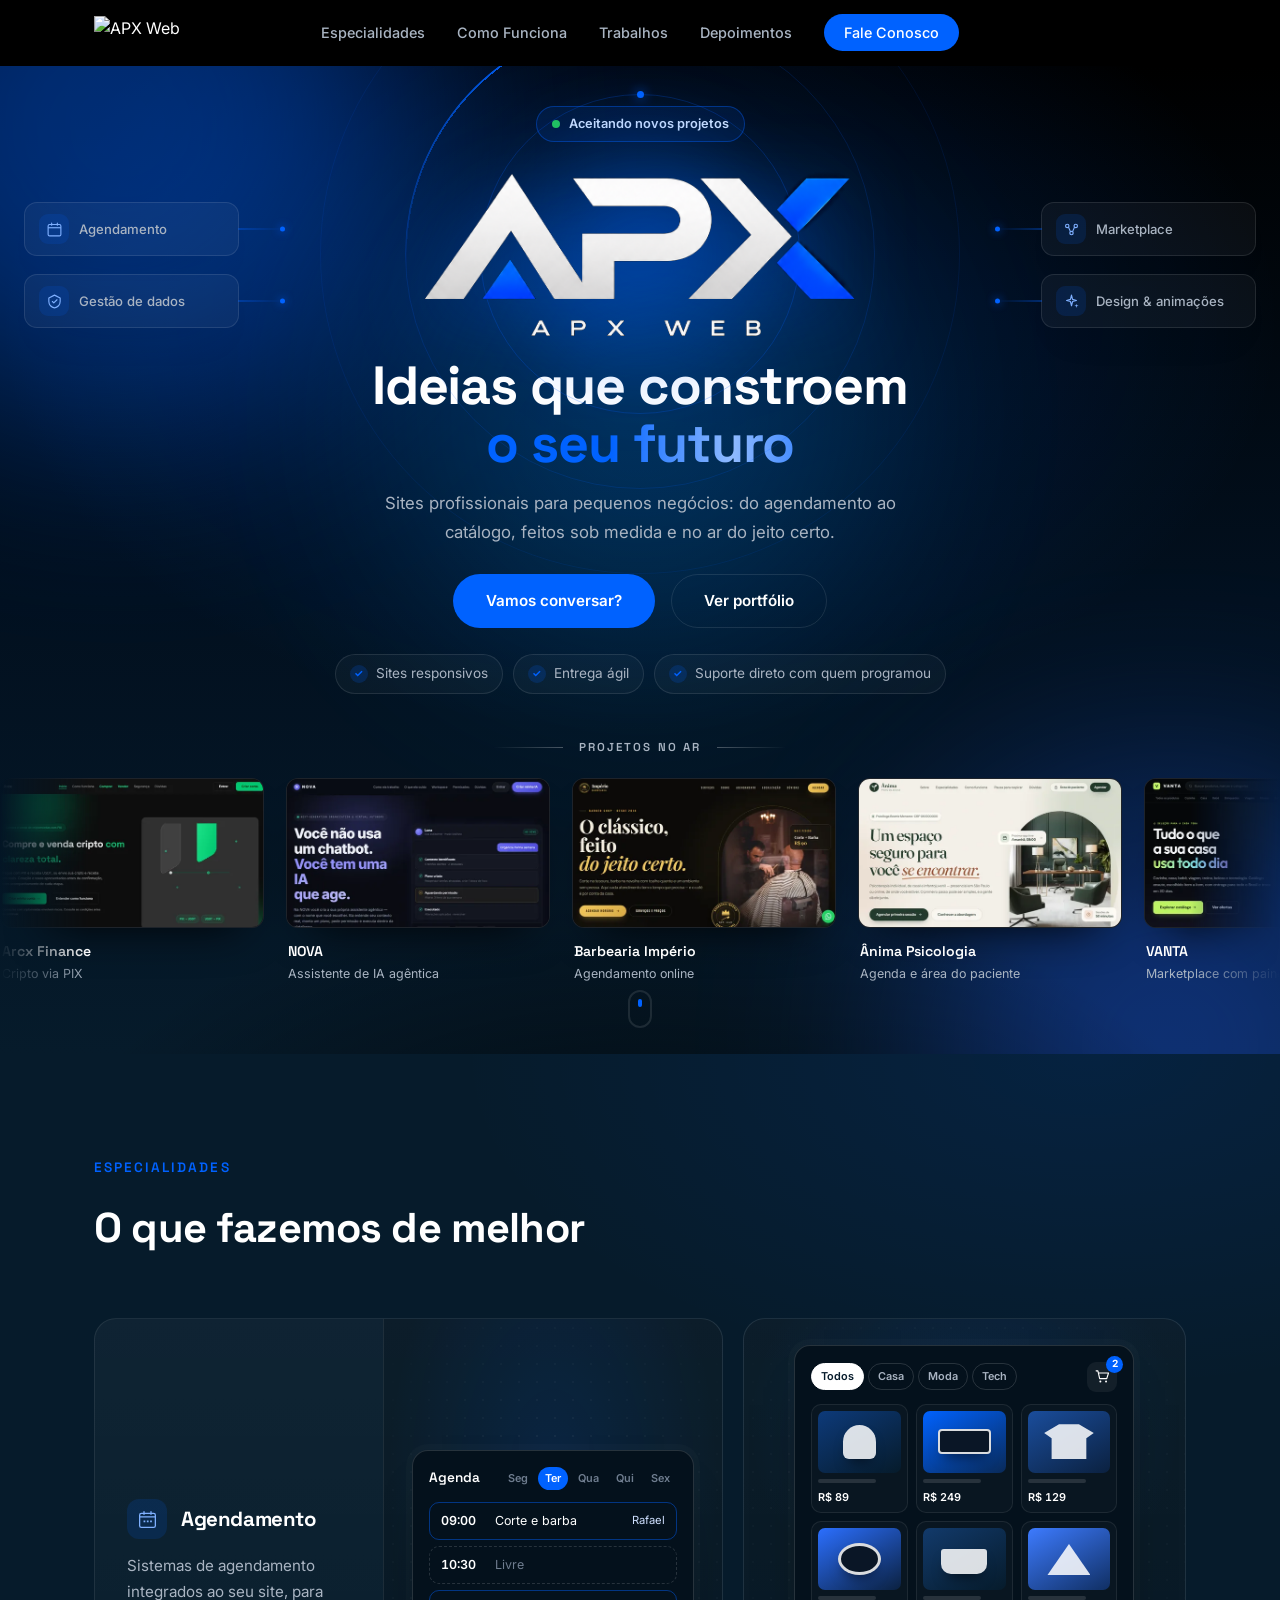
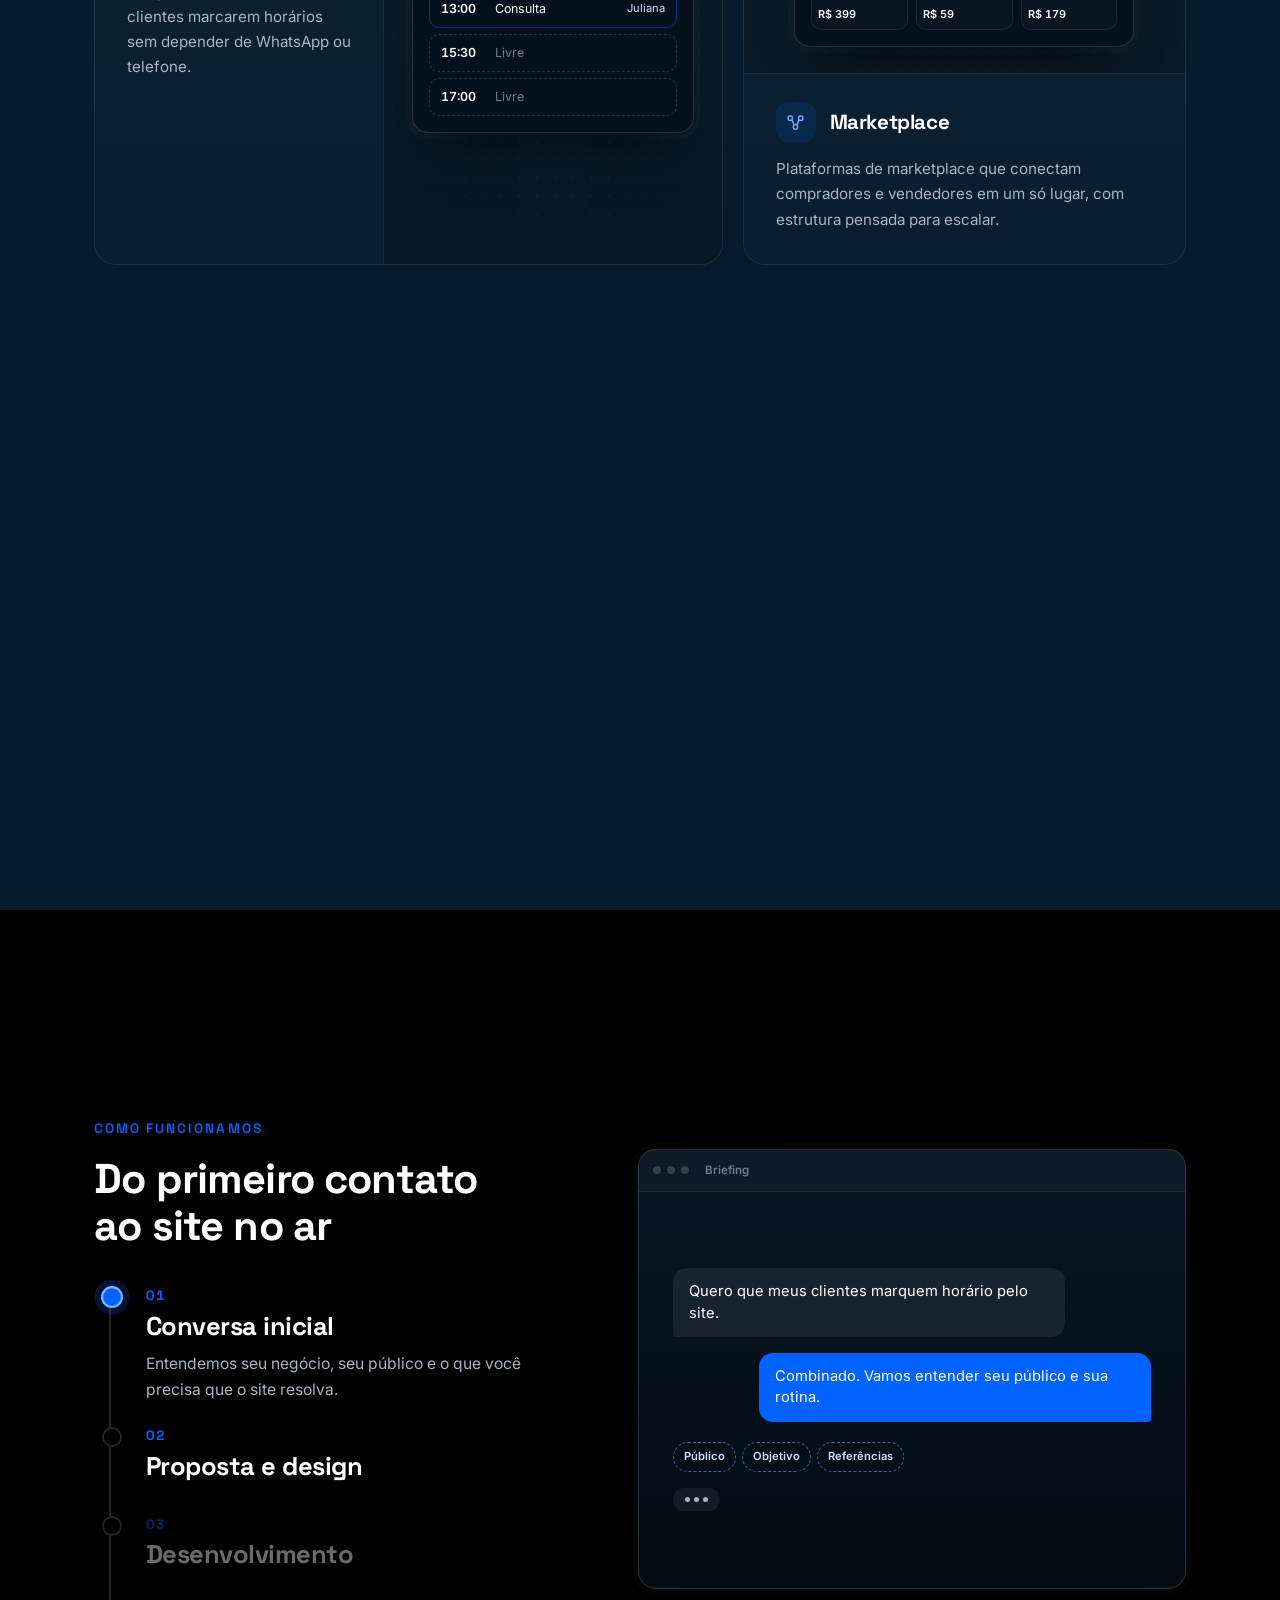
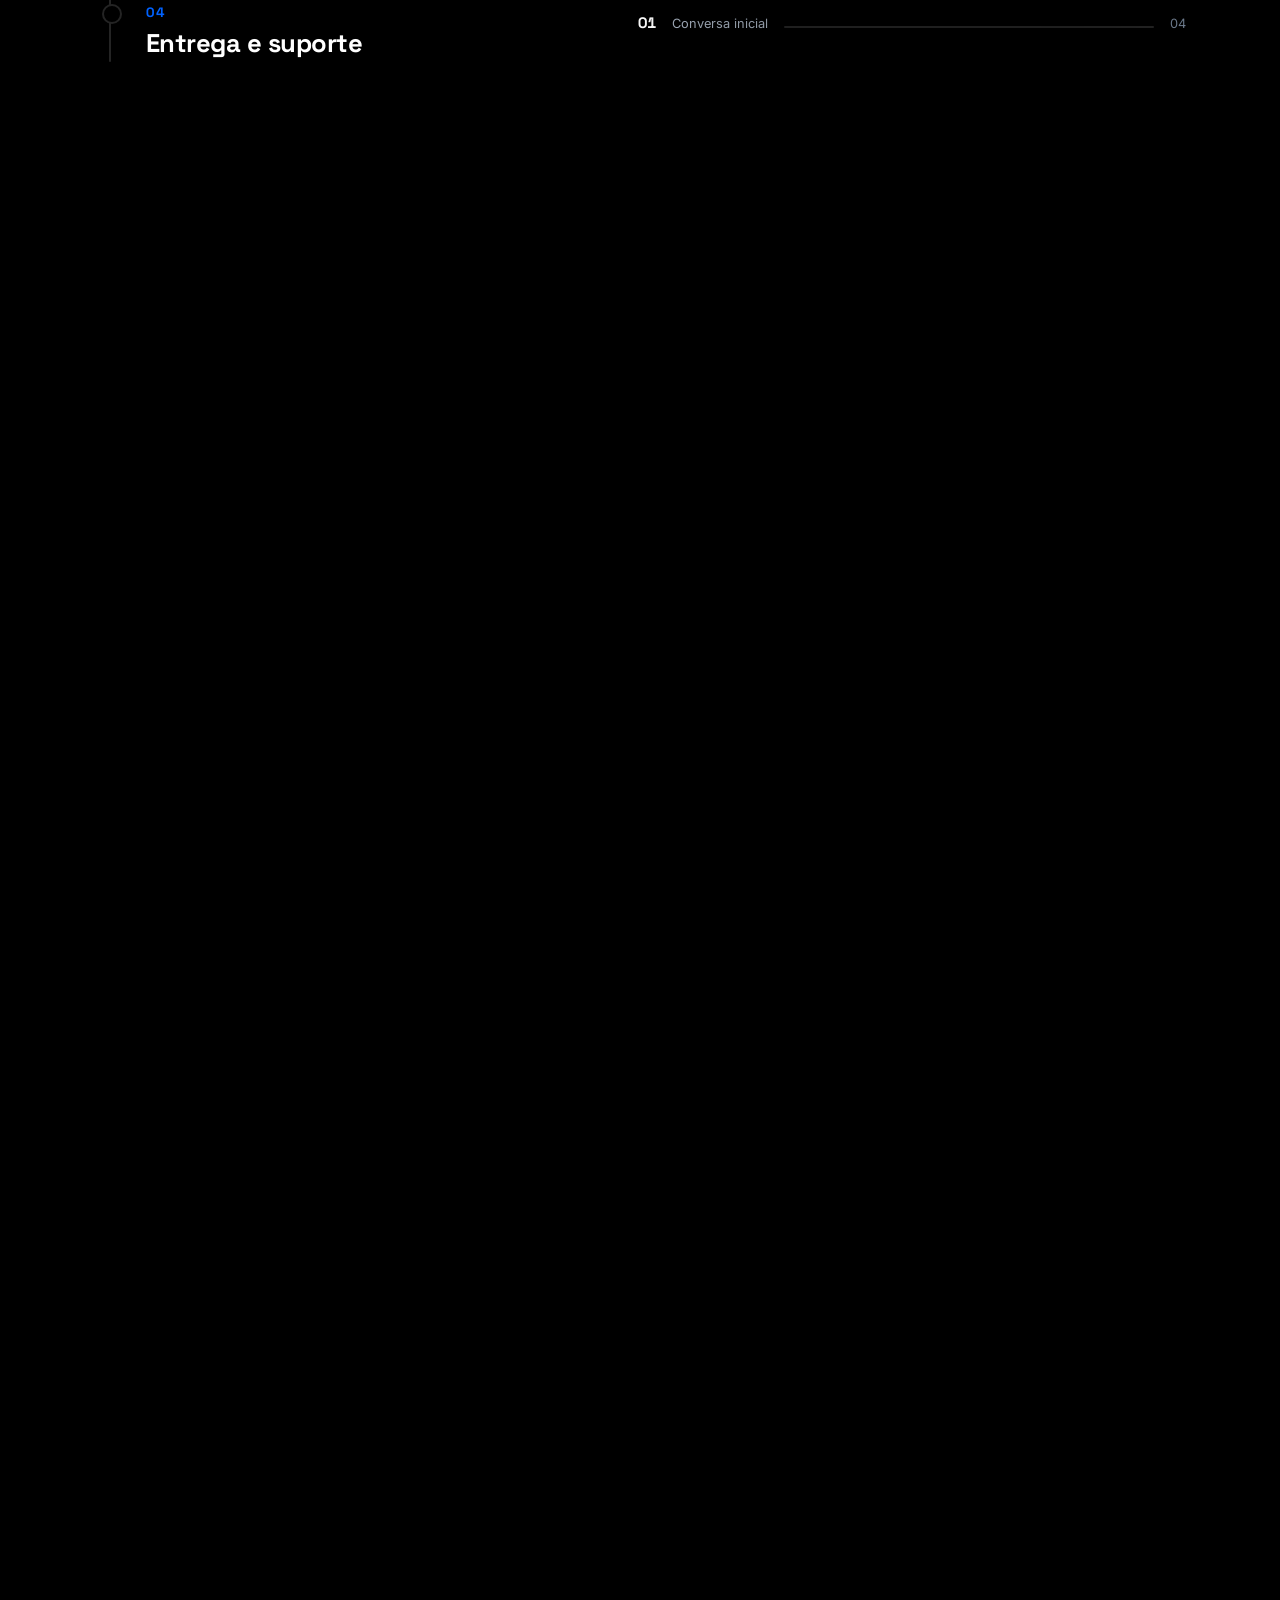
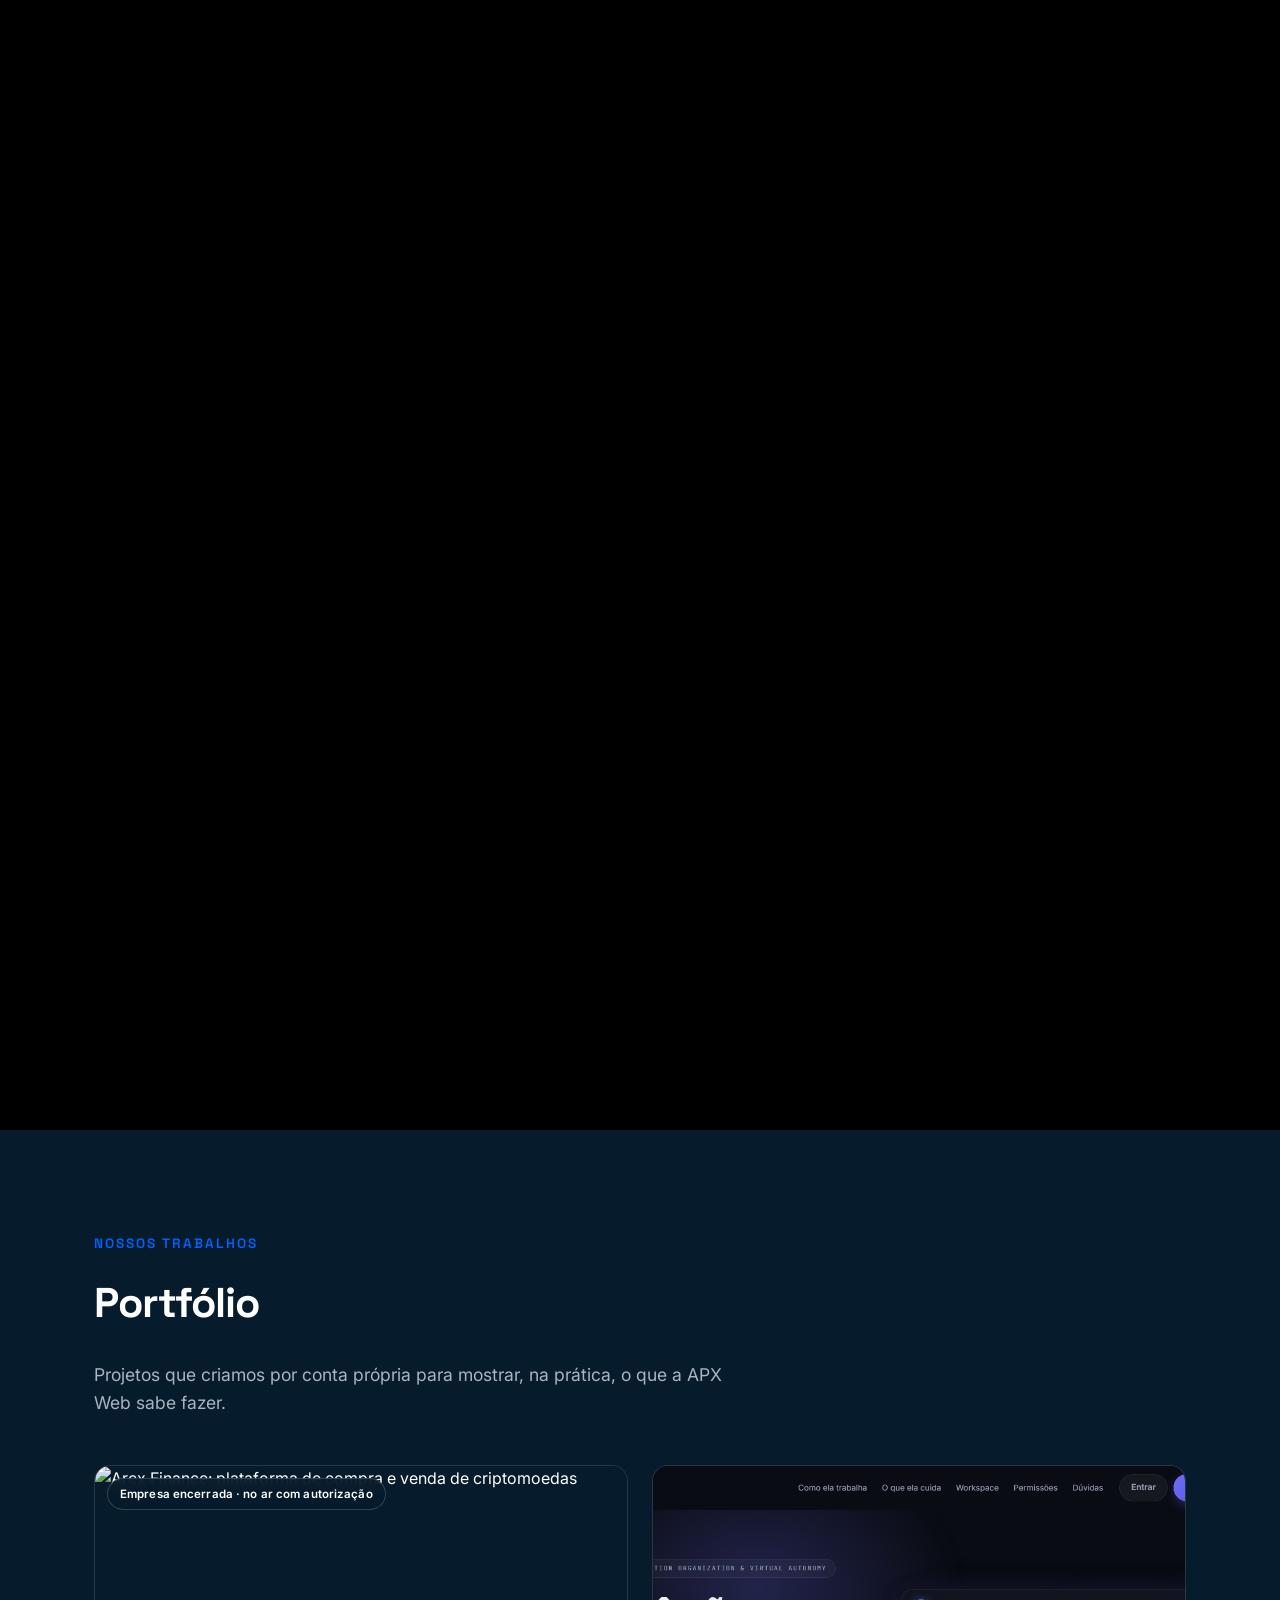
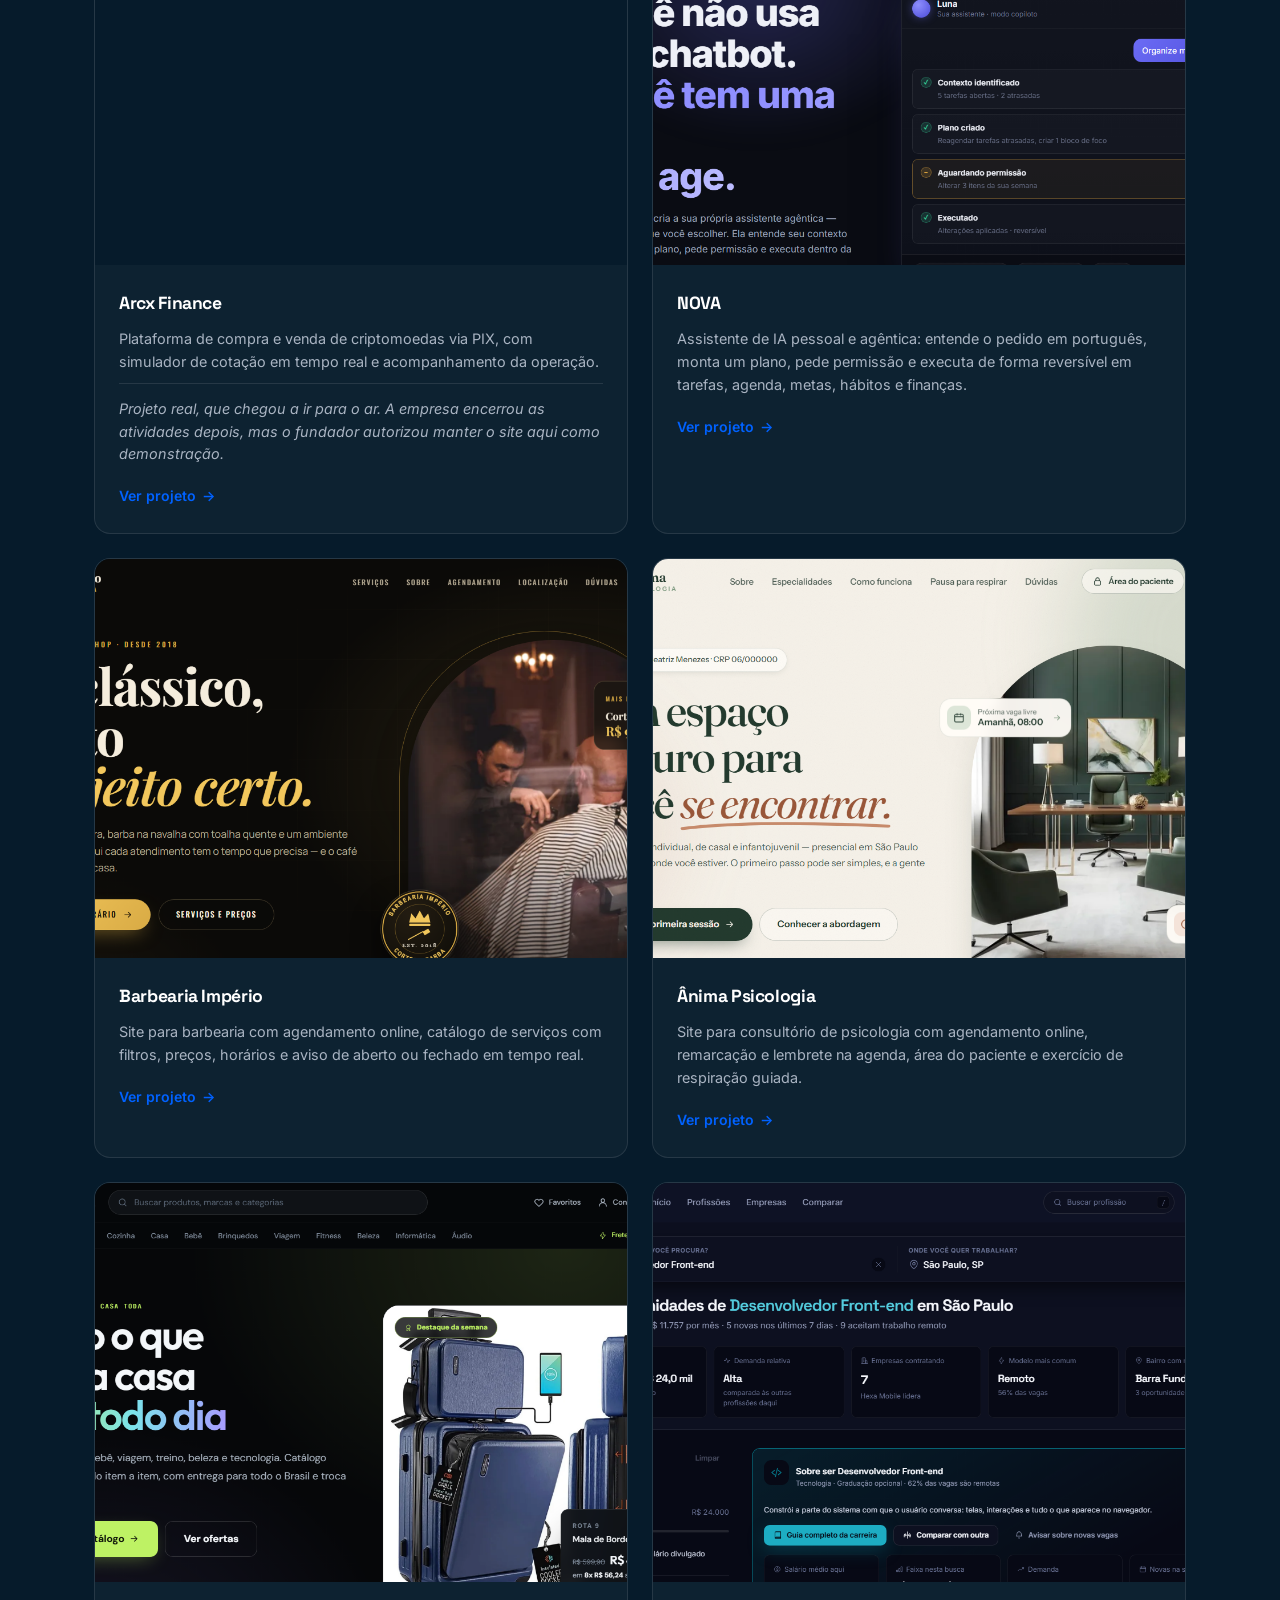
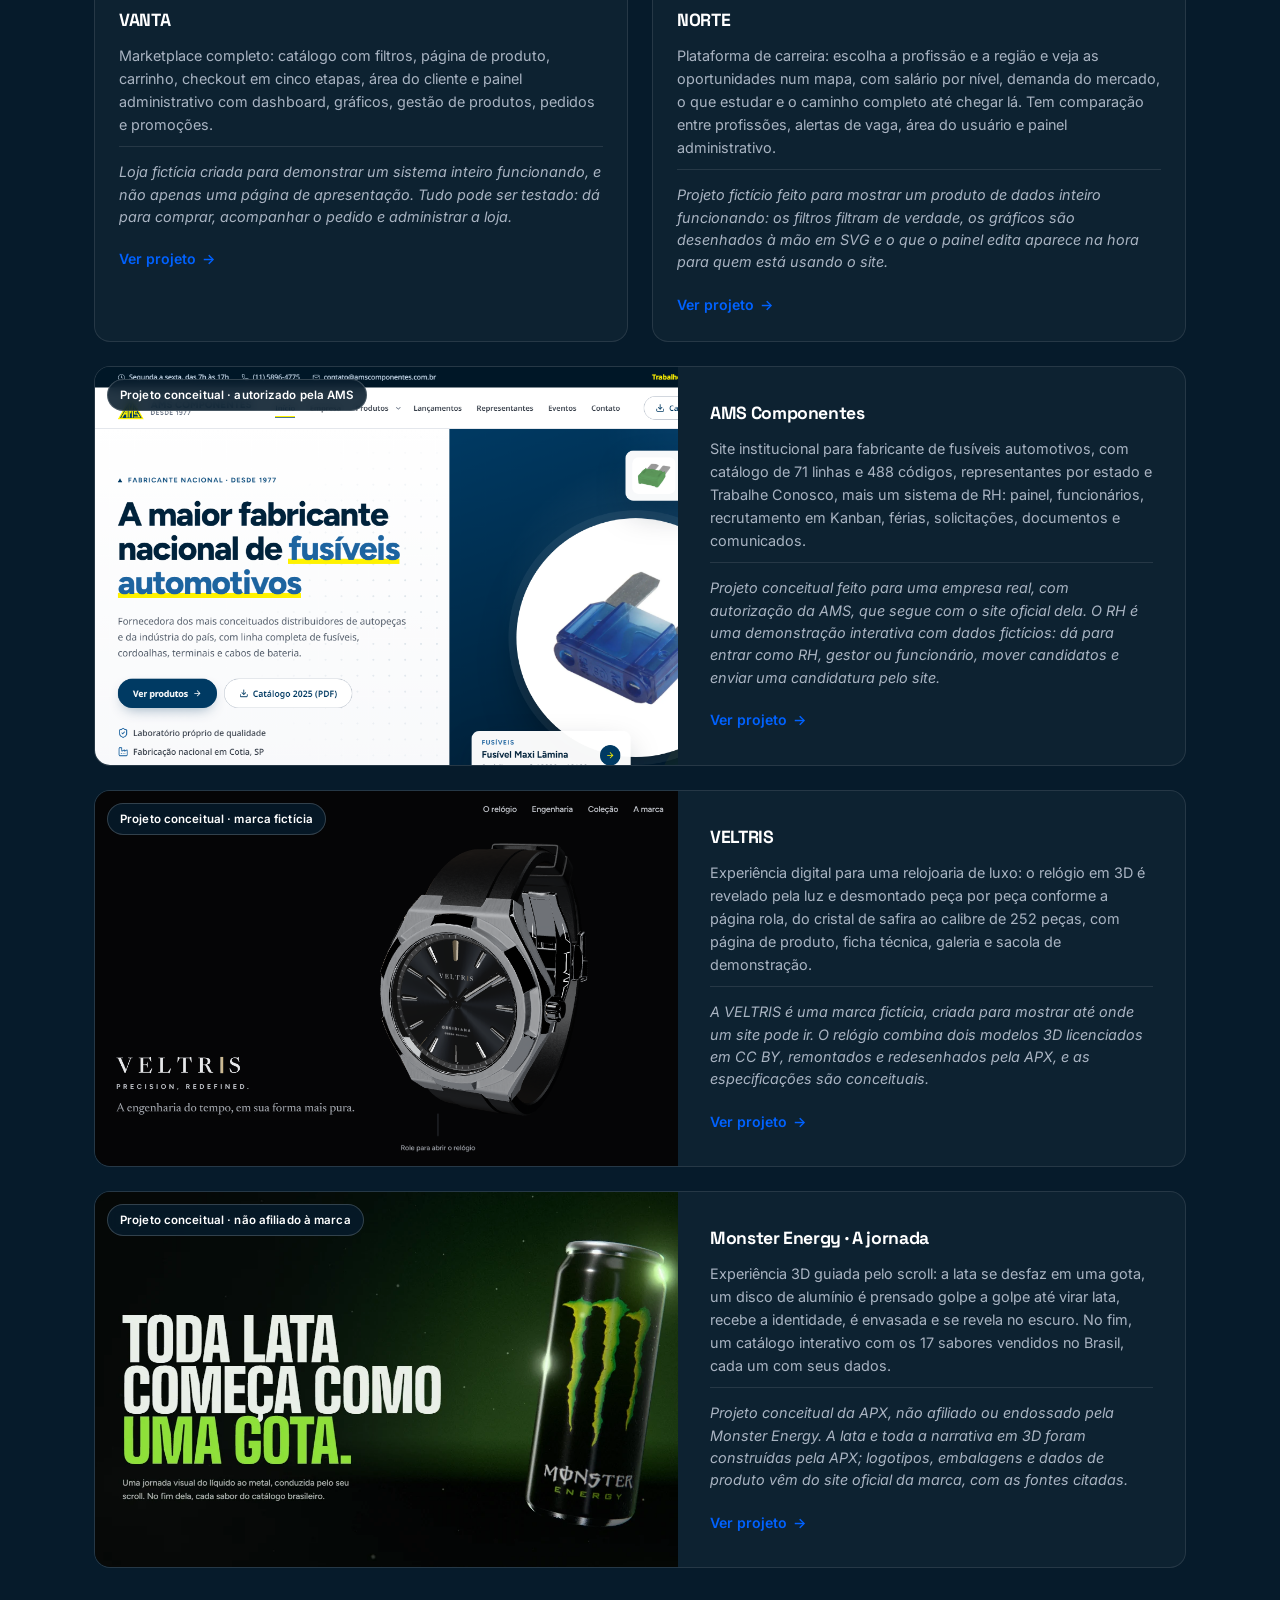
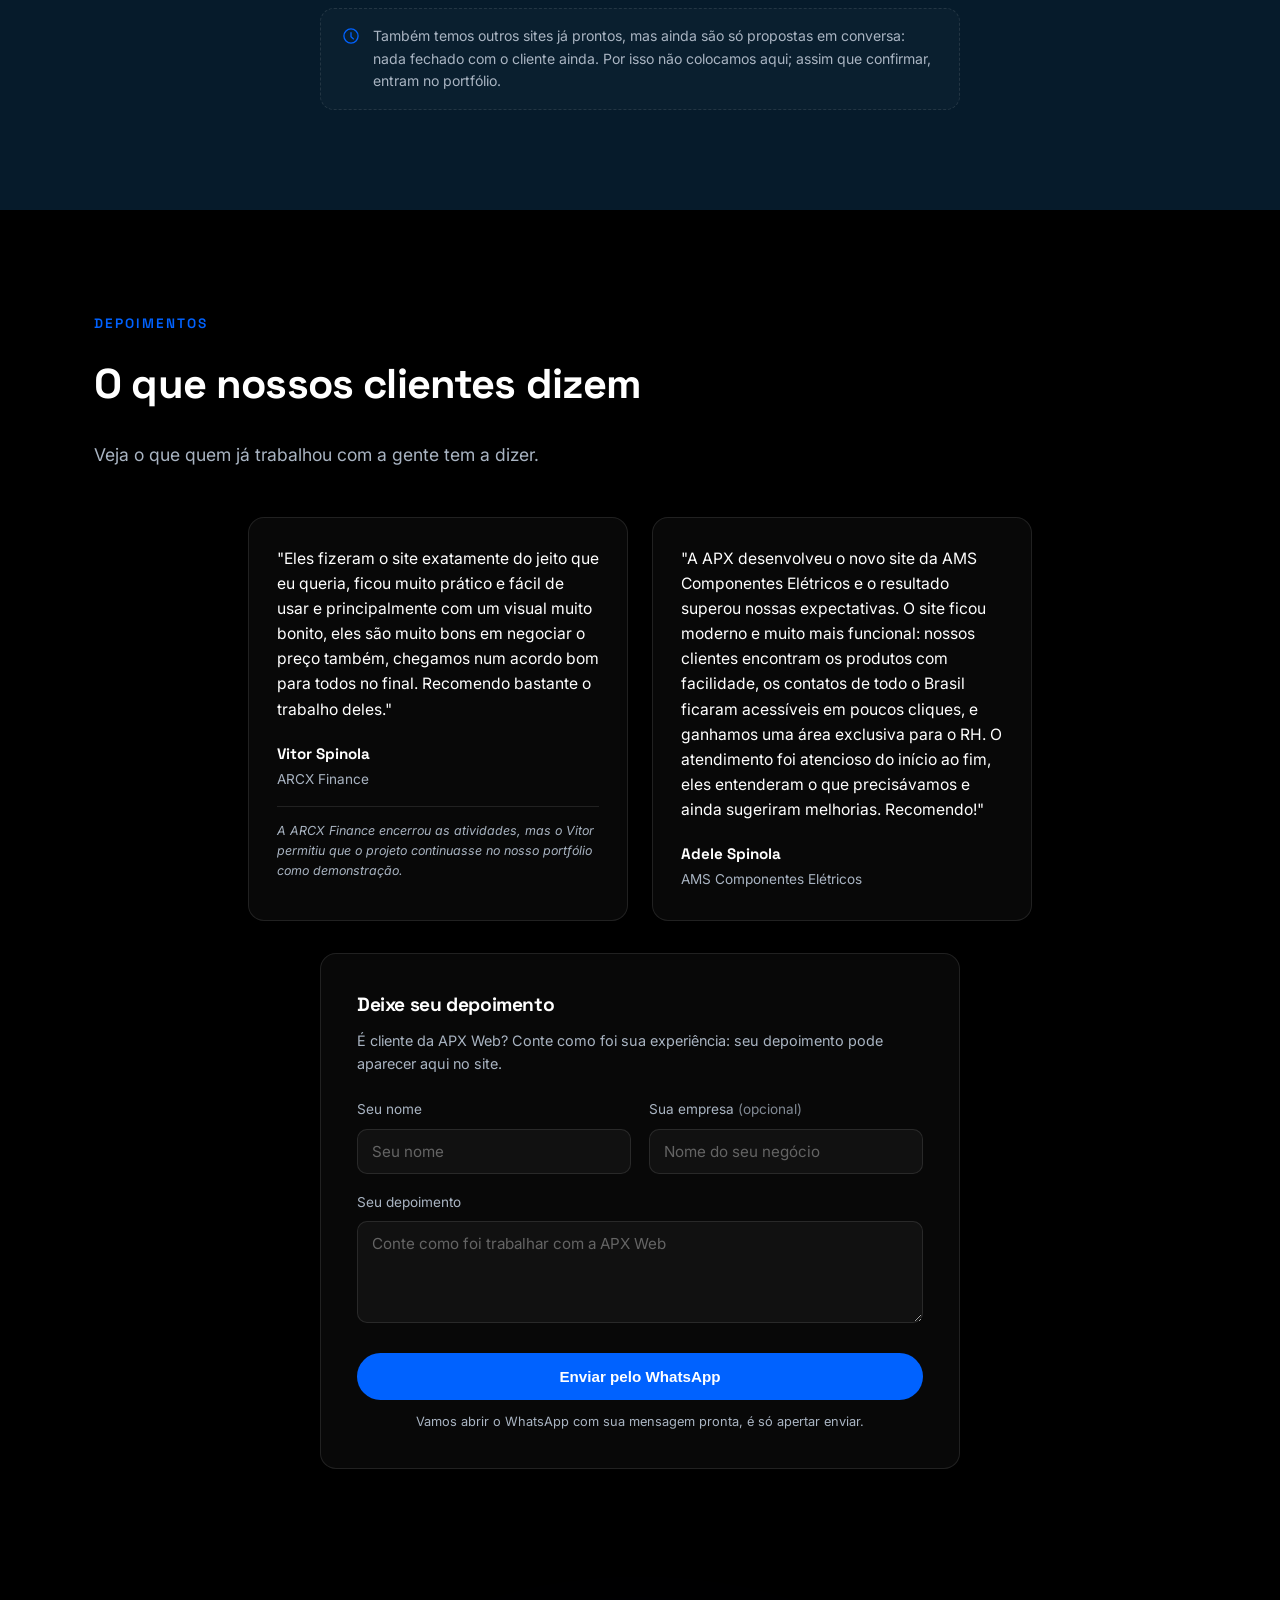
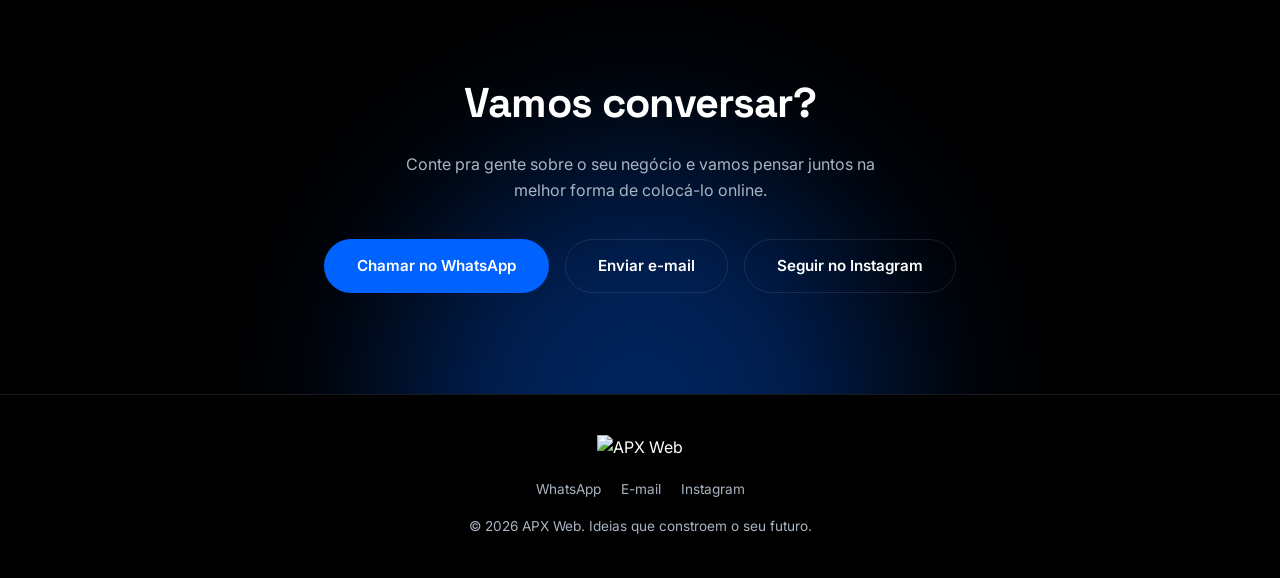
==== commit ce9571b6: "Troca o NOIR X1 pela VELTRIS no portfólio Co-Authored-By: Claude Opus 5.5 <noreply@anthropic.com>" ====
--- a/index.html
+++ b/index.html
@@ -172,9 +172,9 @@
               <span class="strip-shot"><img src="assets/img/portfolio/strip/ams.webp" alt="AMS Componentes: site institucional e sistema de RH"></span>
               <span class="strip-name">AMS Componentes <em>Site e sistema de RH</em></span>
             </a>
-            <a class="strip-card" href="https://apxweb.github.io/noir-x1/" target="_blank" rel="noopener">
-              <span class="strip-shot"><img src="assets/img/portfolio/strip/noir.webp" alt="NOIR X1: site de lançamento de relógio com modelo 3D em tempo real"></span>
-              <span class="strip-name">NOIR X1 <em>Lançamento em 3D</em></span>
+            <a class="strip-card" href="https://apxweb.github.io/veltris/" target="_blank" rel="noopener">
+              <span class="strip-shot"><img src="assets/img/portfolio/strip/veltris.webp" alt="VELTRIS: relógio de luxo em 3D, desmontado peça por peça conforme a página rola"></span>
+              <span class="strip-name">VELTRIS <em>Relojoaria de luxo em 3D</em></span>
             </a>
             <a class="strip-card" href="https://apxweb.github.io/monster-experience/" target="_blank" rel="noopener">
               <span class="strip-shot"><img src="assets/img/portfolio/strip/monster.webp" alt="Monster Energy: experiência 3D guiada pelo scroll, da gota à lata"></span>
@@ -211,9 +211,9 @@
               <span class="strip-shot"><img src="assets/img/portfolio/strip/ams.webp" alt=""></span>
               <span class="strip-name">AMS Componentes <em>Site e sistema de RH</em></span>
             </a>
-            <a class="strip-card" href="https://apxweb.github.io/noir-x1/" target="_blank" rel="noopener" tabindex="-1">
-              <span class="strip-shot"><img src="assets/img/portfolio/strip/noir.webp" alt=""></span>
-              <span class="strip-name">NOIR X1 <em>Lançamento em 3D</em></span>
+            <a class="strip-card" href="https://apxweb.github.io/veltris/" target="_blank" rel="noopener" tabindex="-1">
+              <span class="strip-shot"><img src="assets/img/portfolio/strip/veltris.webp" alt=""></span>
+              <span class="strip-name">VELTRIS <em>Relojoaria de luxo em 3D</em></span>
             </a>
             <a class="strip-card" href="https://apxweb.github.io/monster-experience/" target="_blank" rel="noopener" tabindex="-1">
               <span class="strip-shot"><img src="assets/img/portfolio/strip/monster.webp" alt=""></span>
@@ -589,15 +589,15 @@
           </div>
         </a>
 
-        <a class="portfolio-card portfolio-card--wide" href="https://apxweb.github.io/noir-x1/" target="_blank" rel="noopener" data-reveal data-delay="6">
+        <a class="portfolio-card portfolio-card--wide" href="https://apxweb.github.io/veltris/" target="_blank" rel="noopener" data-reveal data-delay="6">
           <div class="portfolio-thumb">
             <span class="portfolio-tag">Projeto conceitual · marca fictícia</span>
-            <img src="assets/img/portfolio/noir.png" alt="NOIR X1: site de lançamento de um relógio premium com modelo 3D em tempo real" loading="lazy">
-          </div>
-          <div class="portfolio-info">
-            <h3>NOIR X1</h3>
-            <p>Site de lançamento para um relógio premium, com o relógio em 3D em tempo real conduzindo a história conforme a página rola: engenharia peça por peça, troca de materiais, vista explodida do mecanismo e um modo livre para girar e explorar cada detalhe.</p>
-            <p class="portfolio-note">A NOIR é uma marca fictícia, criada para mostrar até onde um site pode ir. O modelo 3D foi construído do zero pela APX, sem modelos ou imagens de terceiros, e as especificações do relógio são conceituais.</p>
+            <img src="assets/img/portfolio/veltris.png" alt="VELTRIS: relógio de luxo em aço e mostrador grafite, em 3D, num estúdio escuro" loading="lazy">
+          </div>
+          <div class="portfolio-info">
+            <h3>VELTRIS</h3>
+            <p>Experiência digital para uma relojoaria de luxo: o relógio em 3D é revelado pela luz e desmontado peça por peça conforme a página rola, do cristal de safira ao calibre de 252 peças, com página de produto, ficha técnica, galeria e sacola de demonstração.</p>
+            <p class="portfolio-note">A VELTRIS é uma marca fictícia, criada para mostrar até onde um site pode ir. O relógio combina dois modelos 3D licenciados em CC BY, remontados e redesenhados pela APX, e as especificações são conceituais.</p>
             <span class="portfolio-link">Ver projeto <span aria-hidden="true">→</span></span>
           </div>
         </a>
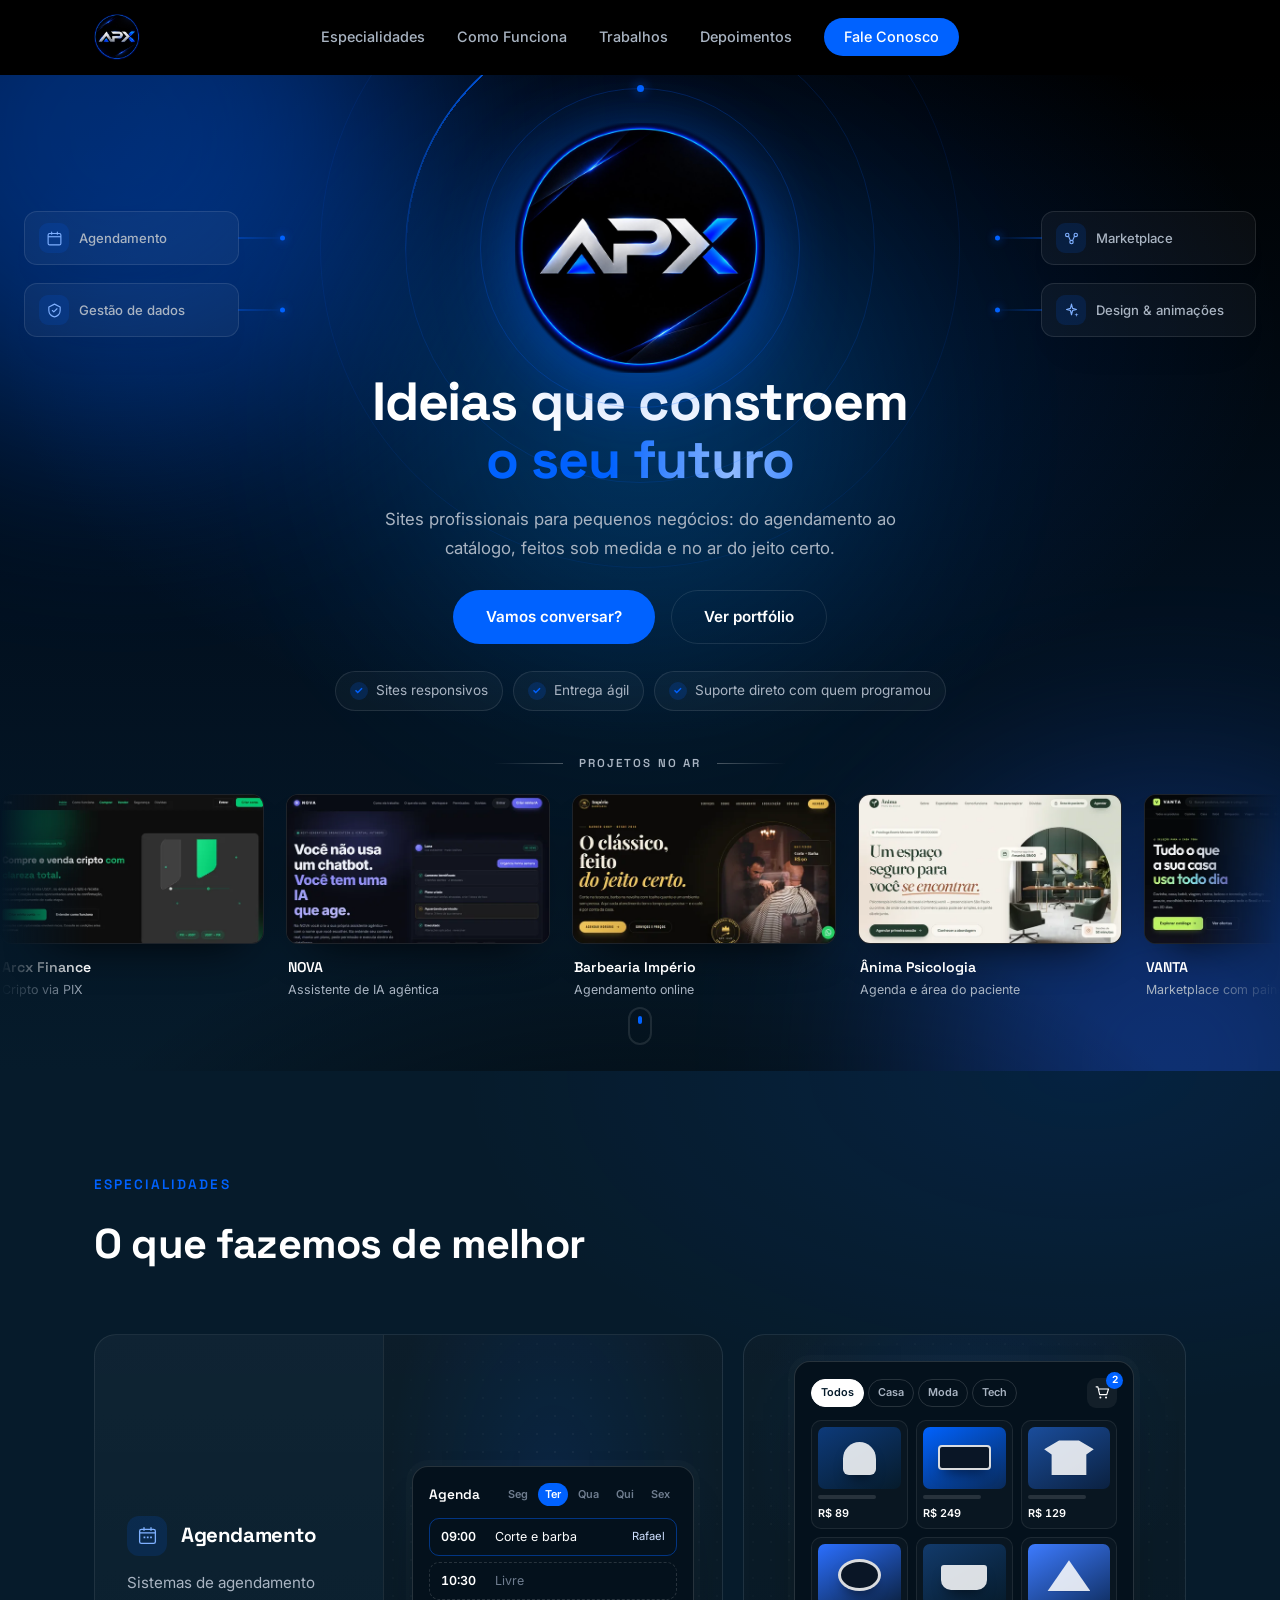
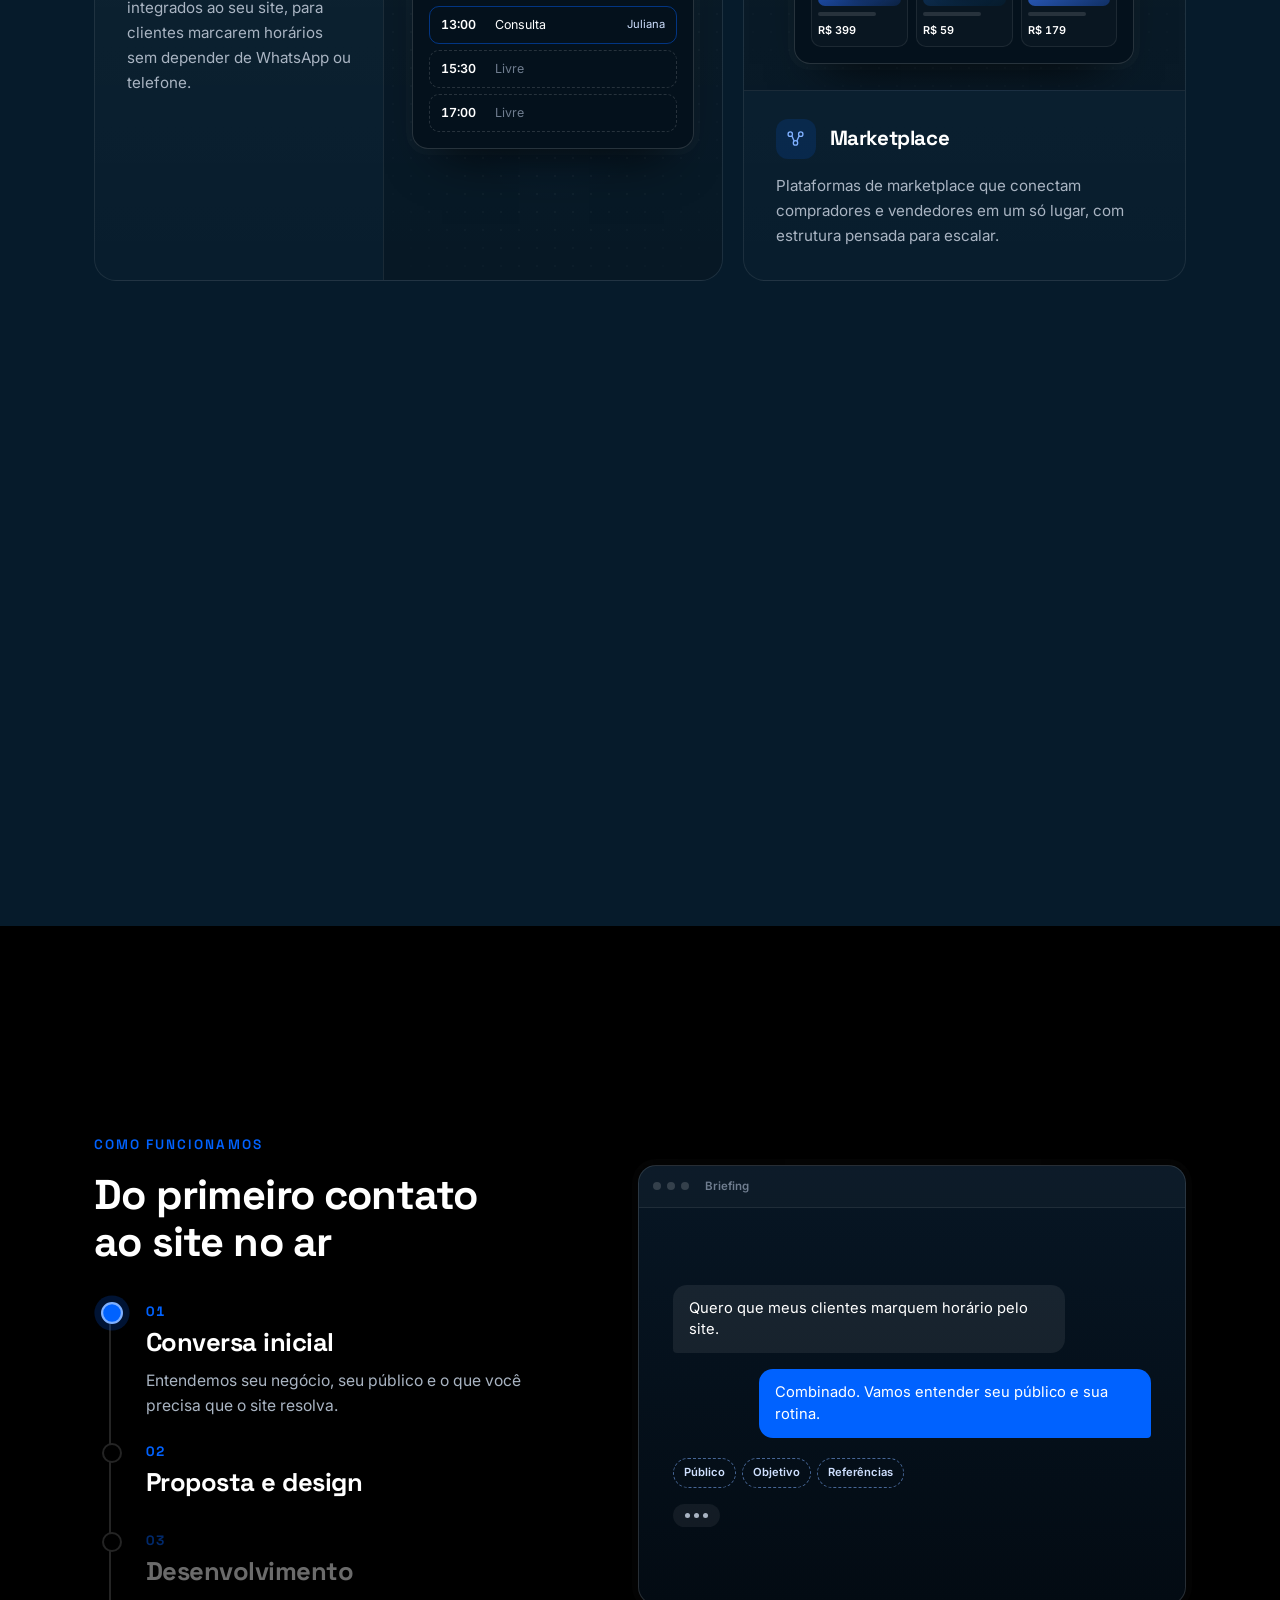
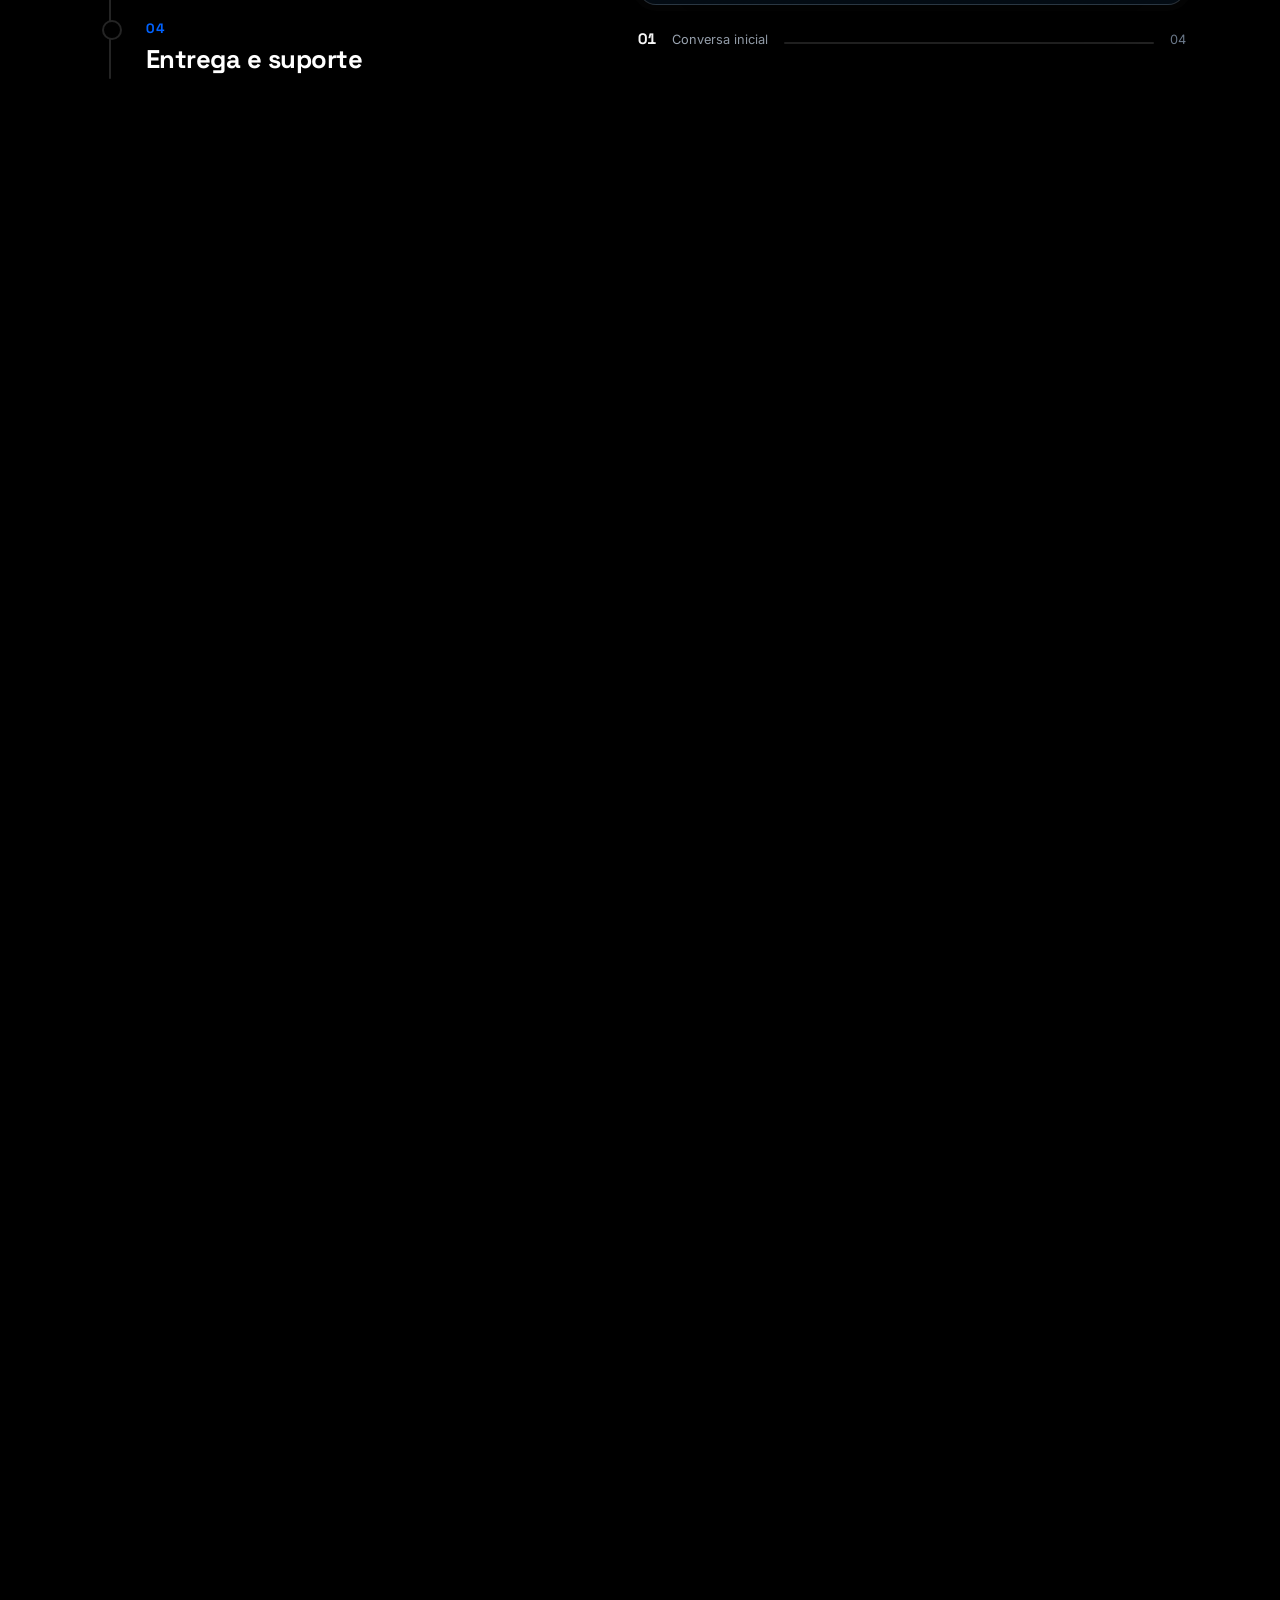
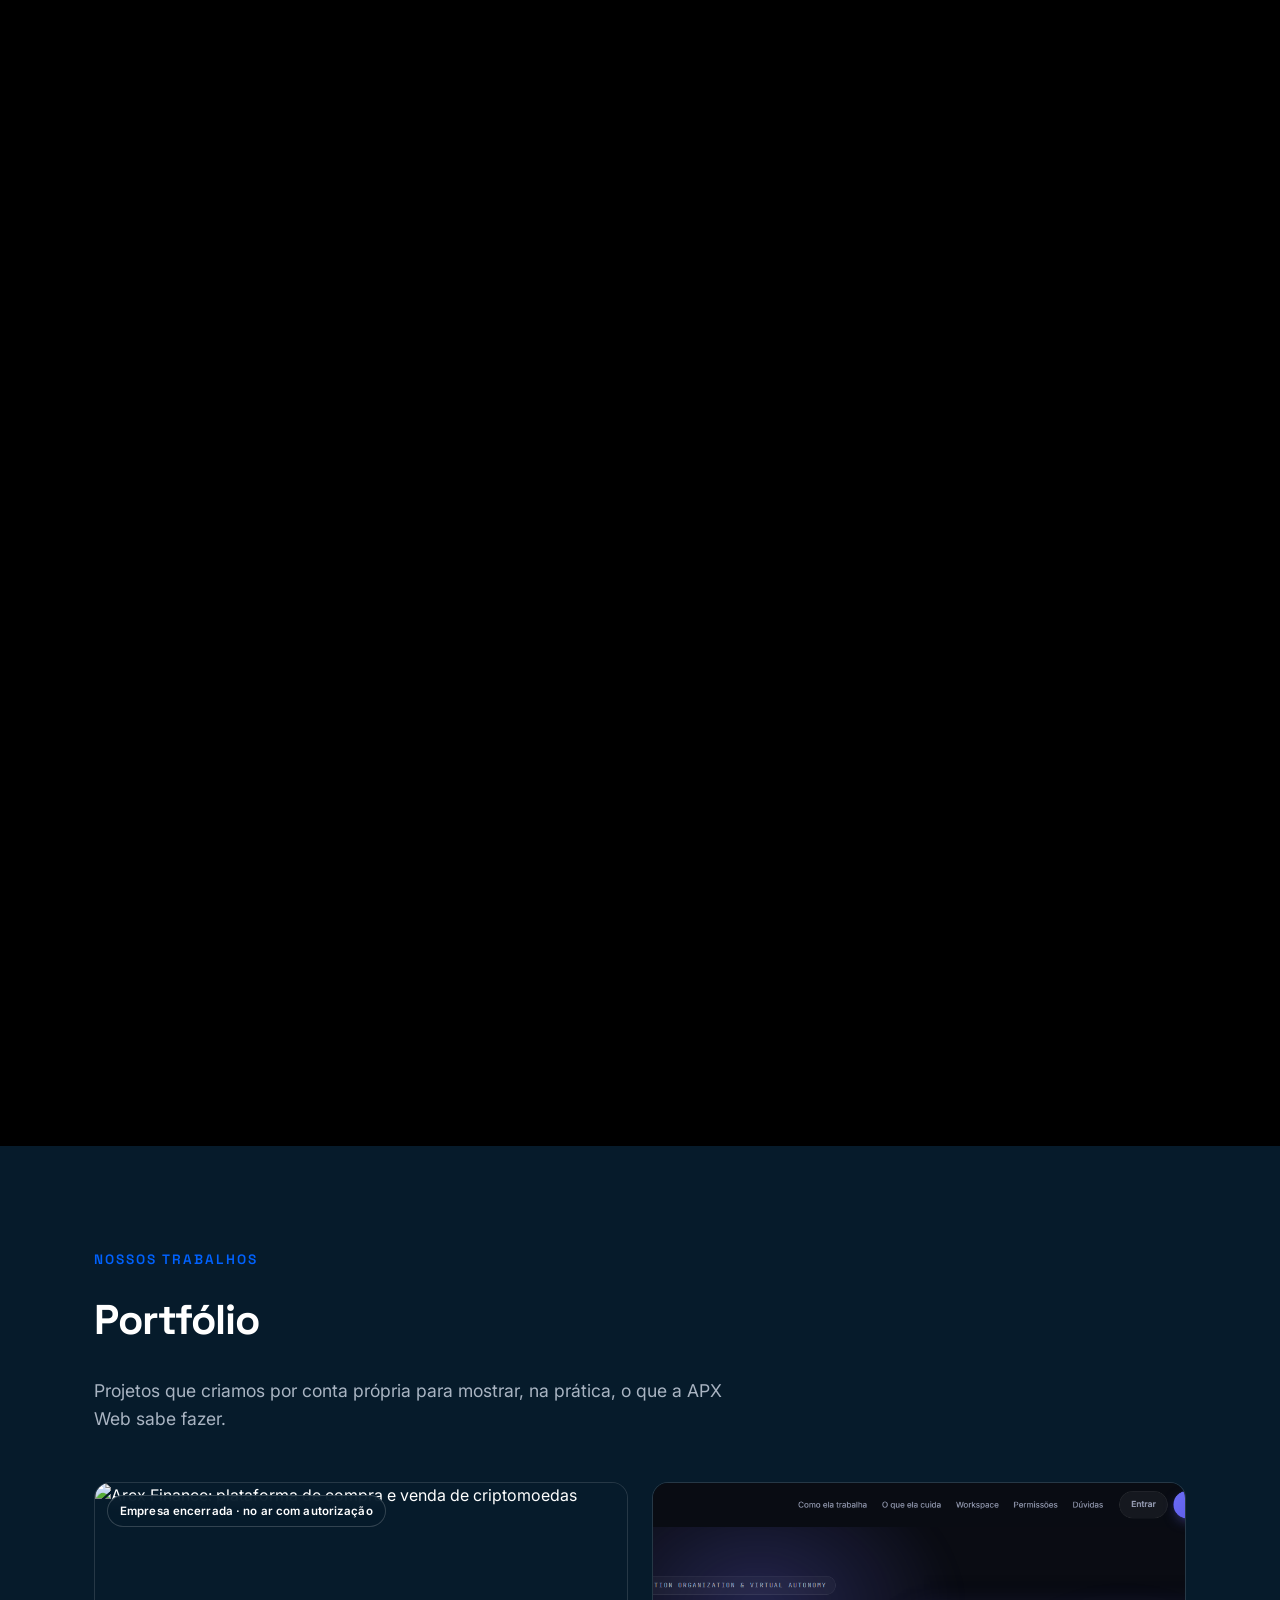
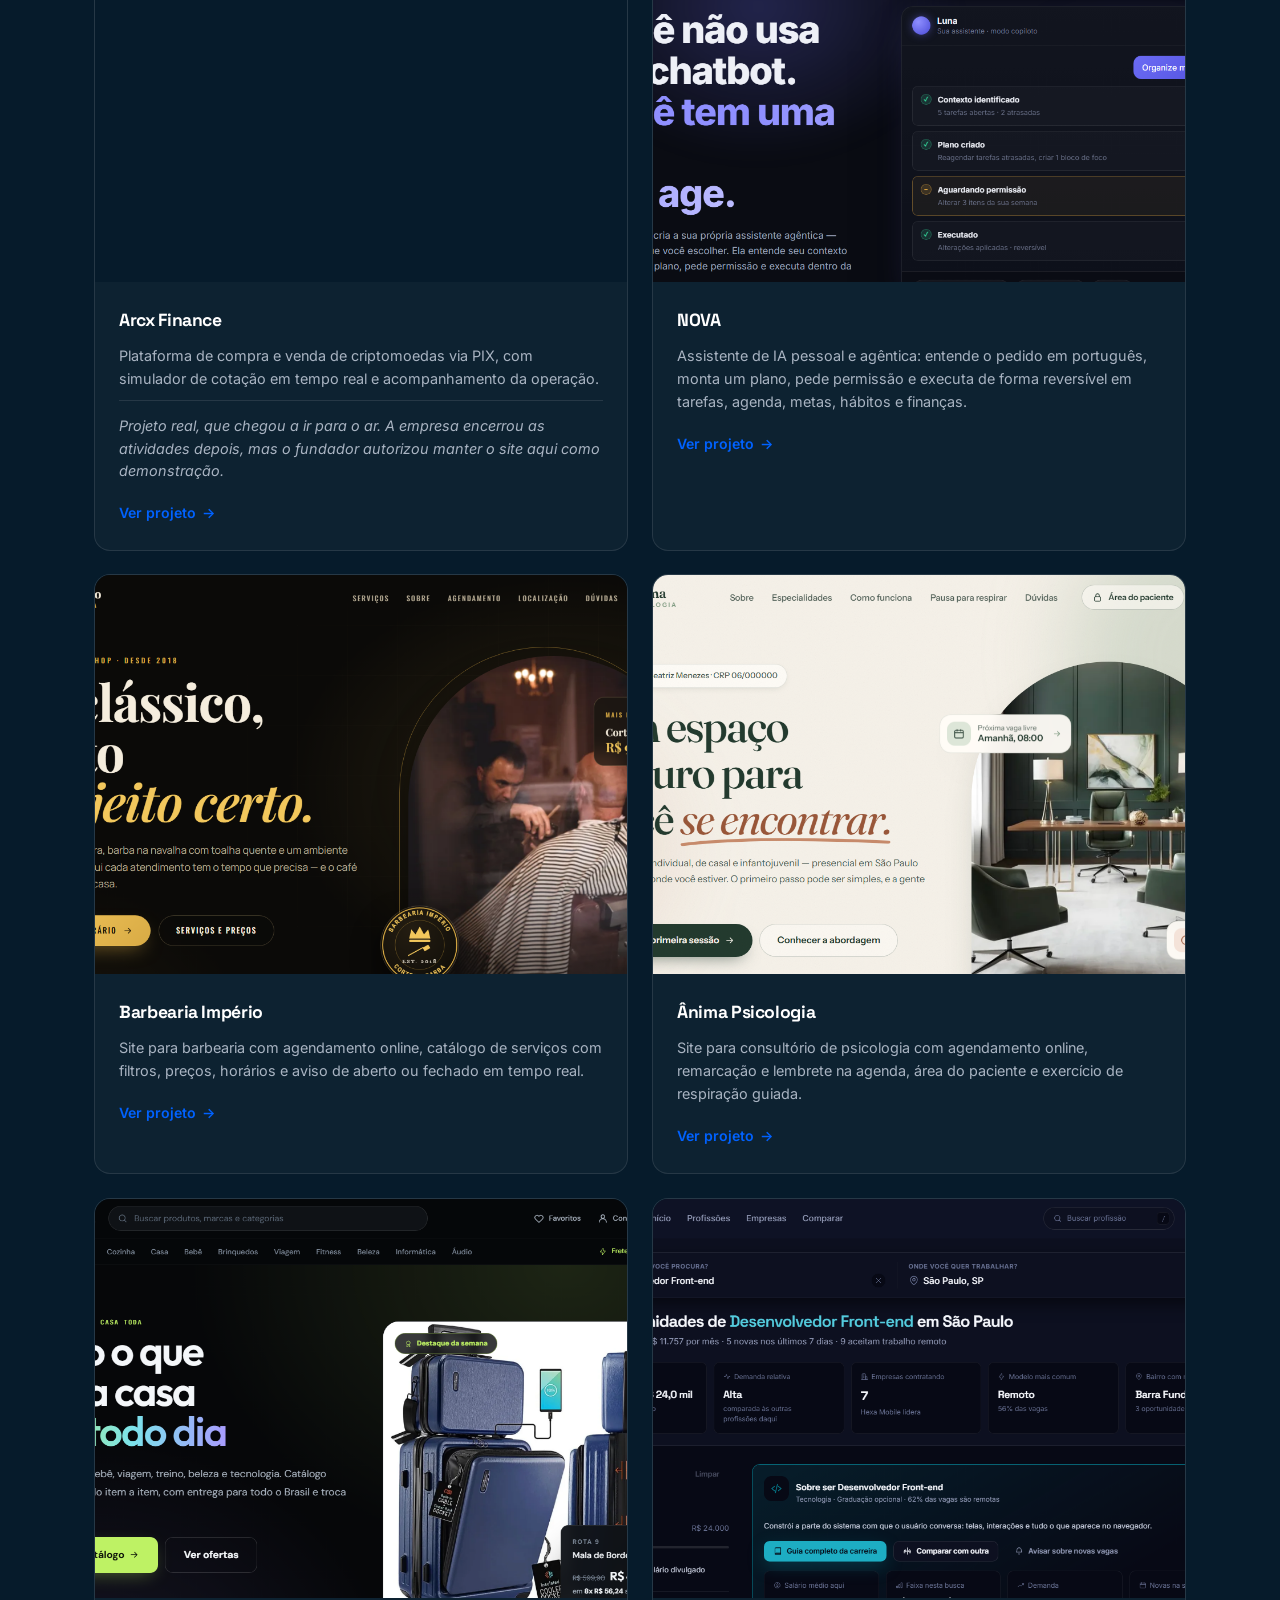
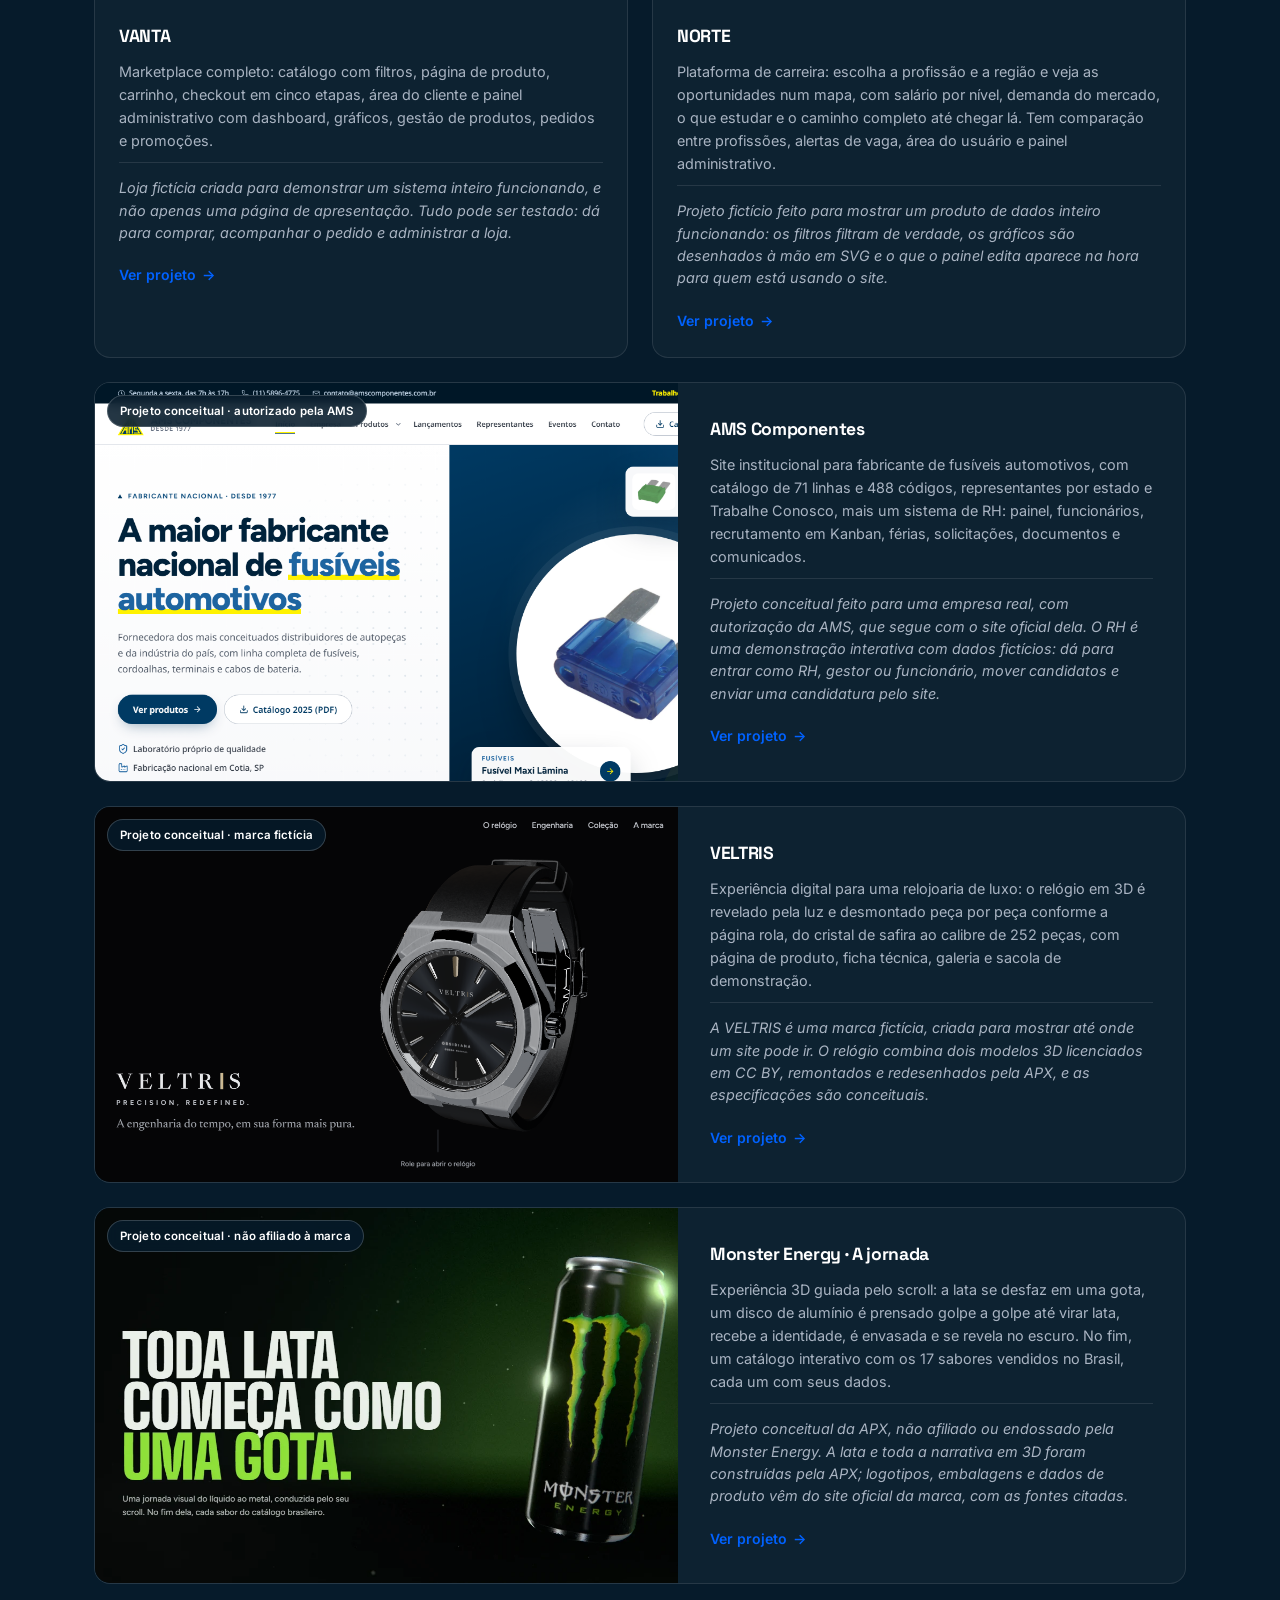
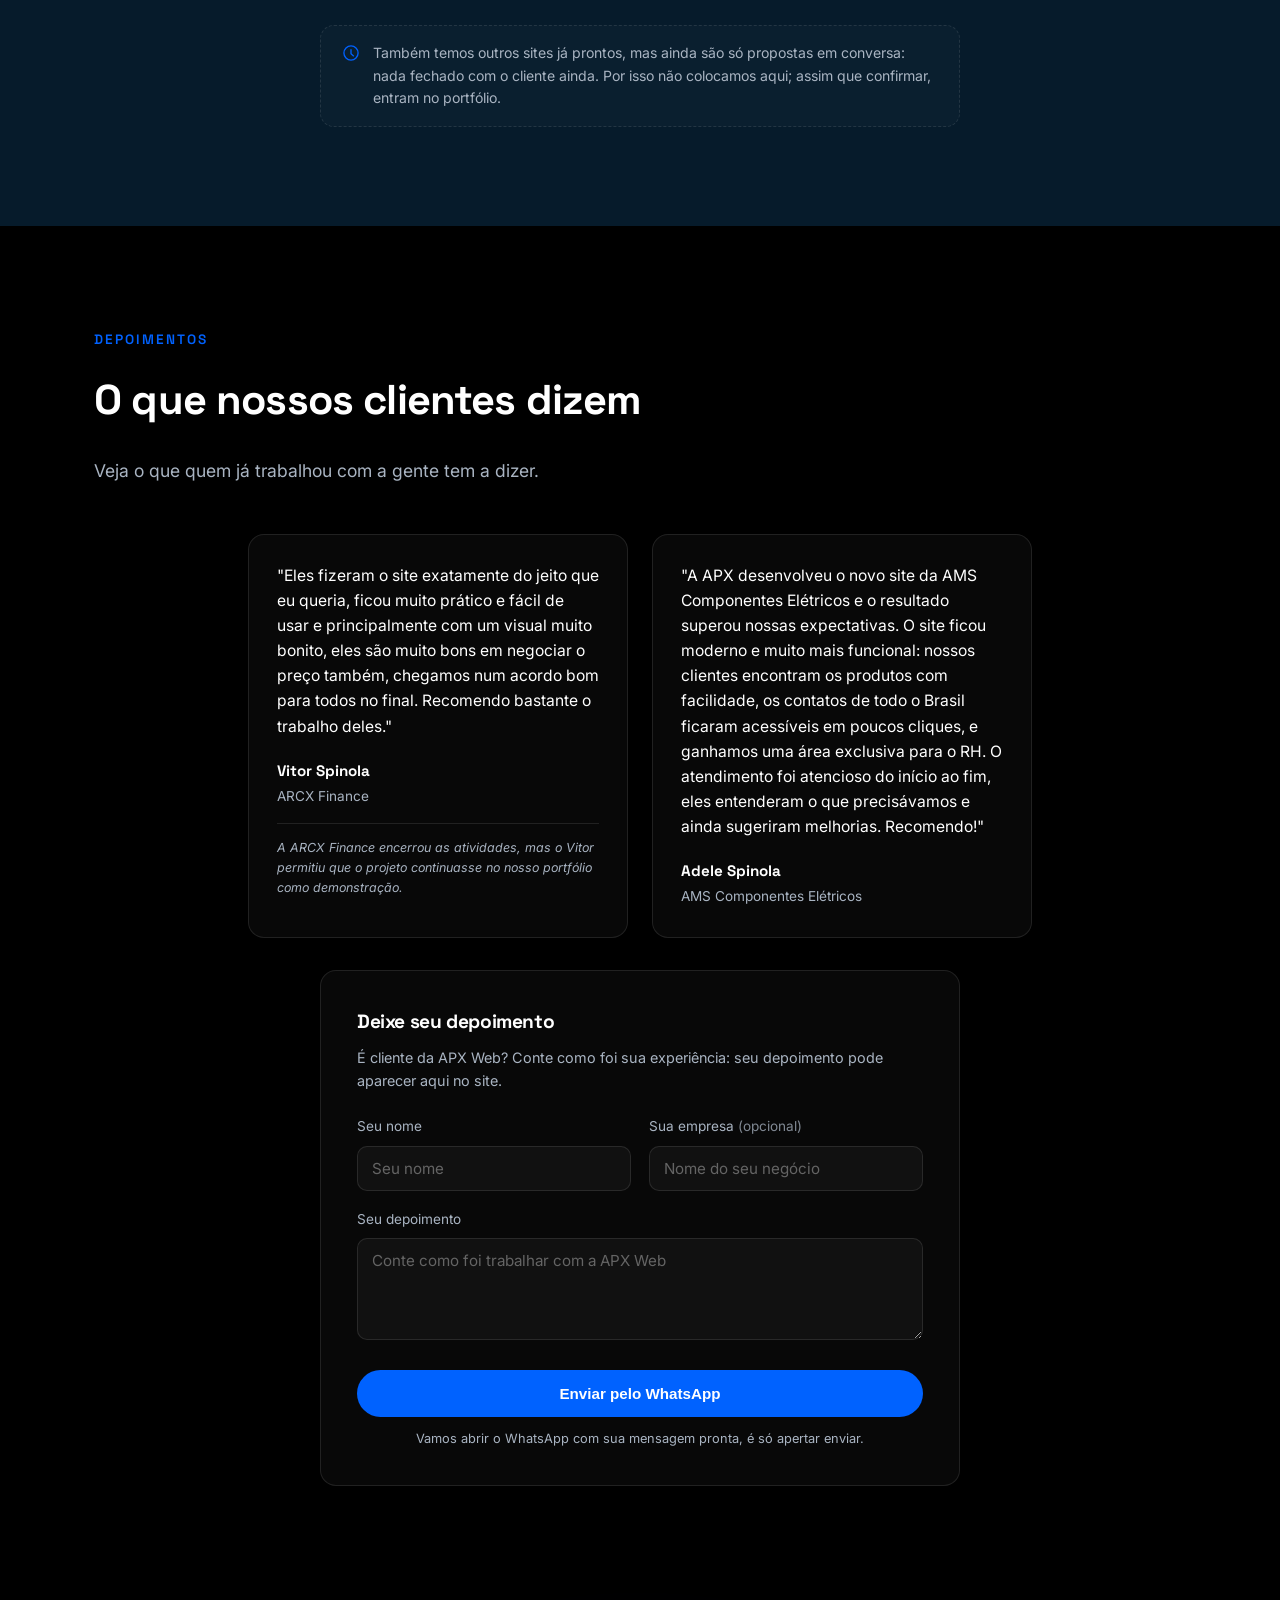
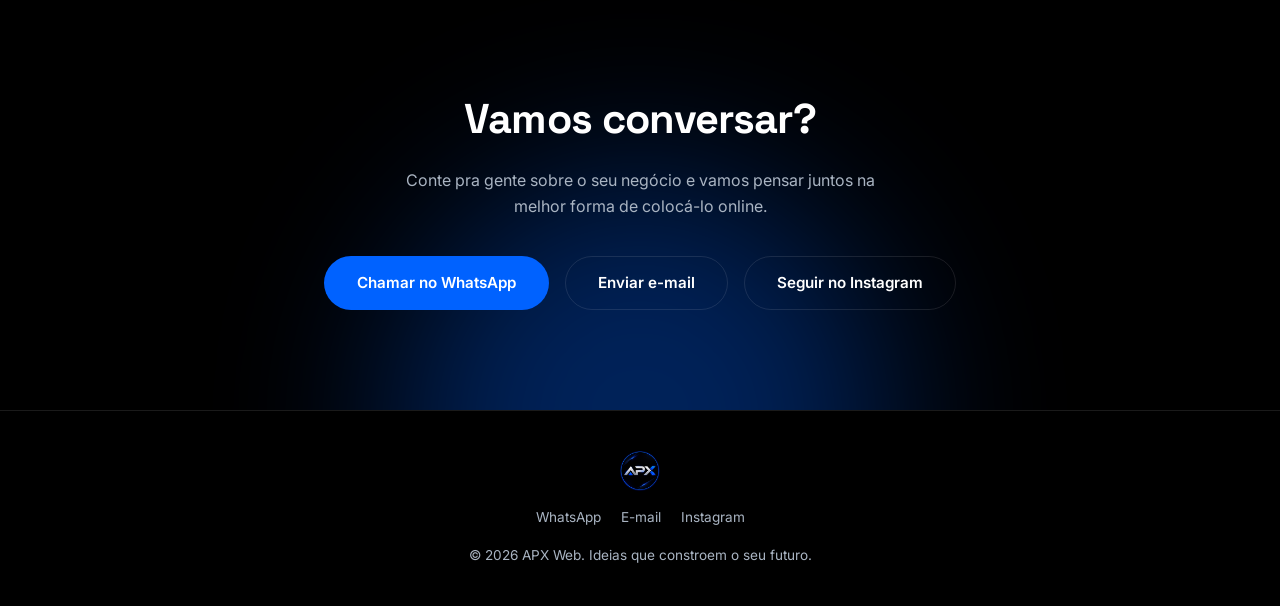
==== commit 87e84570: "Atualiza logo, e-mail e Instagram da APX e remove selo 'Aceitando novos projetos' Co-Authored-By: Cl" ====
--- a/index.html
+++ b/index.html
@@ -12,14 +12,14 @@
 <meta property="og:title" content="APX Web | Ideias que constroem o seu futuro">
 <meta property="og:description" content="Criamos sites profissionais para pequenas empresas: agendamento, plataformas P2P, gestão de dados e catálogos.">
 <meta property="og:url" content="https://apxweb.github.io/apex-web/">
-<meta property="og:image" content="https://apxweb.github.io/apex-web/assets/img/og-image.png?v=2">
+<meta property="og:image" content="https://apxweb.github.io/apex-web/assets/img/og-image.png?v=3">
 <meta property="og:image:width" content="1200">
 <meta property="og:image:height" content="630">
 <meta property="og:image:alt" content="APX Web: sites e sistemas sob medida">
 <meta name="twitter:card" content="summary_large_image">
 <meta name="twitter:title" content="APX Web | Ideias que constroem o seu futuro">
 <meta name="twitter:description" content="Criamos sites profissionais para pequenas empresas: agendamento, plataformas P2P, gestão de dados e catálogos.">
-<meta name="twitter:image" content="https://apxweb.github.io/apex-web/assets/img/og-image.png?v=2">
+<meta name="twitter:image" content="https://apxweb.github.io/apex-web/assets/img/og-image.png?v=3">
 <link rel="preconnect" href="https://fonts.googleapis.com">
 <link rel="preconnect" href="https://fonts.gstatic.com" crossorigin>
 <link href="https://fonts.googleapis.com/css2?family=Space+Grotesk:wght@500;600;700&family=Inter:wght@400;500;600&display=swap" rel="stylesheet">
@@ -84,7 +84,6 @@
       </ul>
 
       <div class="hero-core">
-        <span class="hero-pill" data-reveal><span class="pulse-dot" aria-hidden="true"></span> Aceitando novos projetos</span>
 
         <div class="logo-stage" data-reveal data-delay="1">
           <span class="ring ring-3" aria-hidden="true"></span>
@@ -696,8 +695,8 @@
       <p data-reveal>Conte pra gente sobre o seu negócio e vamos pensar juntos na melhor forma de colocá-lo online.</p>
       <div class="hero-actions" data-reveal>
         <a href="https://wa.me/5511944815707?text=Ol%C3%A1!%20Vi%20o%20site%20da%20APX%20Web%20e%20quero%20saber%20mais." target="_blank" rel="noopener" class="btn btn-primary">Chamar no WhatsApp</a>
-        <a href="https://mail.google.com/mail/?view=cm&fs=1&to=ppsm2010@gmail.com" target="_blank" rel="noopener" class="btn btn-ghost">Enviar e-mail</a>
-        <a href="https://www.instagram.com/apx_.web" target="_blank" rel="noopener" class="btn btn-ghost">Seguir no Instagram</a>
+        <a href="https://mail.google.com/mail/?view=cm&fs=1&to=apxweb10@gmail.com" target="_blank" rel="noopener" class="btn btn-ghost">Enviar e-mail</a>
+        <a href="https://www.instagram.com/apxweb.oficial?cplk=MXQwdjMyd29hb3R6YQ%3D%3D&amp;utm_source=qr" target="_blank" rel="noopener" class="btn btn-ghost">Seguir no Instagram</a>
       </div>
     </div>
   </section>
@@ -709,8 +708,8 @@
     <img src="assets/img/logo-icon.png" alt="APX Web" class="footer-logo">
     <div class="footer-social">
       <a href="https://wa.me/5511944815707" target="_blank" rel="noopener">WhatsApp</a>
-      <a href="https://mail.google.com/mail/?view=cm&fs=1&to=ppsm2010@gmail.com" target="_blank" rel="noopener">E-mail</a>
-      <a href="https://www.instagram.com/apx_.web" target="_blank" rel="noopener">Instagram</a>
+      <a href="https://mail.google.com/mail/?view=cm&fs=1&to=apxweb10@gmail.com" target="_blank" rel="noopener">E-mail</a>
+      <a href="https://www.instagram.com/apxweb.oficial?cplk=MXQwdjMyd29hb3R6YQ%3D%3D&amp;utm_source=qr" target="_blank" rel="noopener">Instagram</a>
     </div>
     <p>&copy; 2026 APX Web. Ideias que constroem o seu futuro.</p>
   </div>
--- a/styles.css
+++ b/styles.css
@@ -241,7 +241,7 @@
 }
 
 .nav-logo img {
-  height: 34px;
+  height: 46px;
   width: auto;
   transition: transform 0.3s ease;
 }
@@ -628,14 +628,14 @@
   display: flex;
   align-items: center;
   justify-content: center;
-  height: 206px;
+  height: 250px;
   margin: 8px 0 0;
 }
 
 .hero-logo {
   position: relative;
   z-index: 2;
-  width: 430px;
+  width: 250px;
   max-width: 86%;
   margin: 0;
   filter: drop-shadow(0 18px 40px rgba(0, 98, 255, 0.35));
@@ -1013,10 +1013,10 @@
     margin-top: -24px;
   }
   .logo-stage {
-    height: 210px;
+    height: 230px;
   }
   .hero-logo {
-    width: 340px;
+    width: 230px;
   }
   .ring-1 { width: 260px; height: 260px; }
   .ring-2 { width: 372px; height: 372px; }
@@ -1025,11 +1025,11 @@
 
 @media (max-width: 640px) {
   .logo-stage {
-    height: 170px;
+    height: 190px;
     margin-top: 8px;
   }
   .hero-logo {
-    width: 270px;
+    width: 190px;
   }
   .ring-1 { width: 210px; height: 210px; }
   .ring-2 { width: 300px; height: 300px; }
@@ -1487,7 +1487,7 @@
 }
 
 .footer-logo {
-  height: 28px;
+  height: 40px;
   width: auto;
 }
 
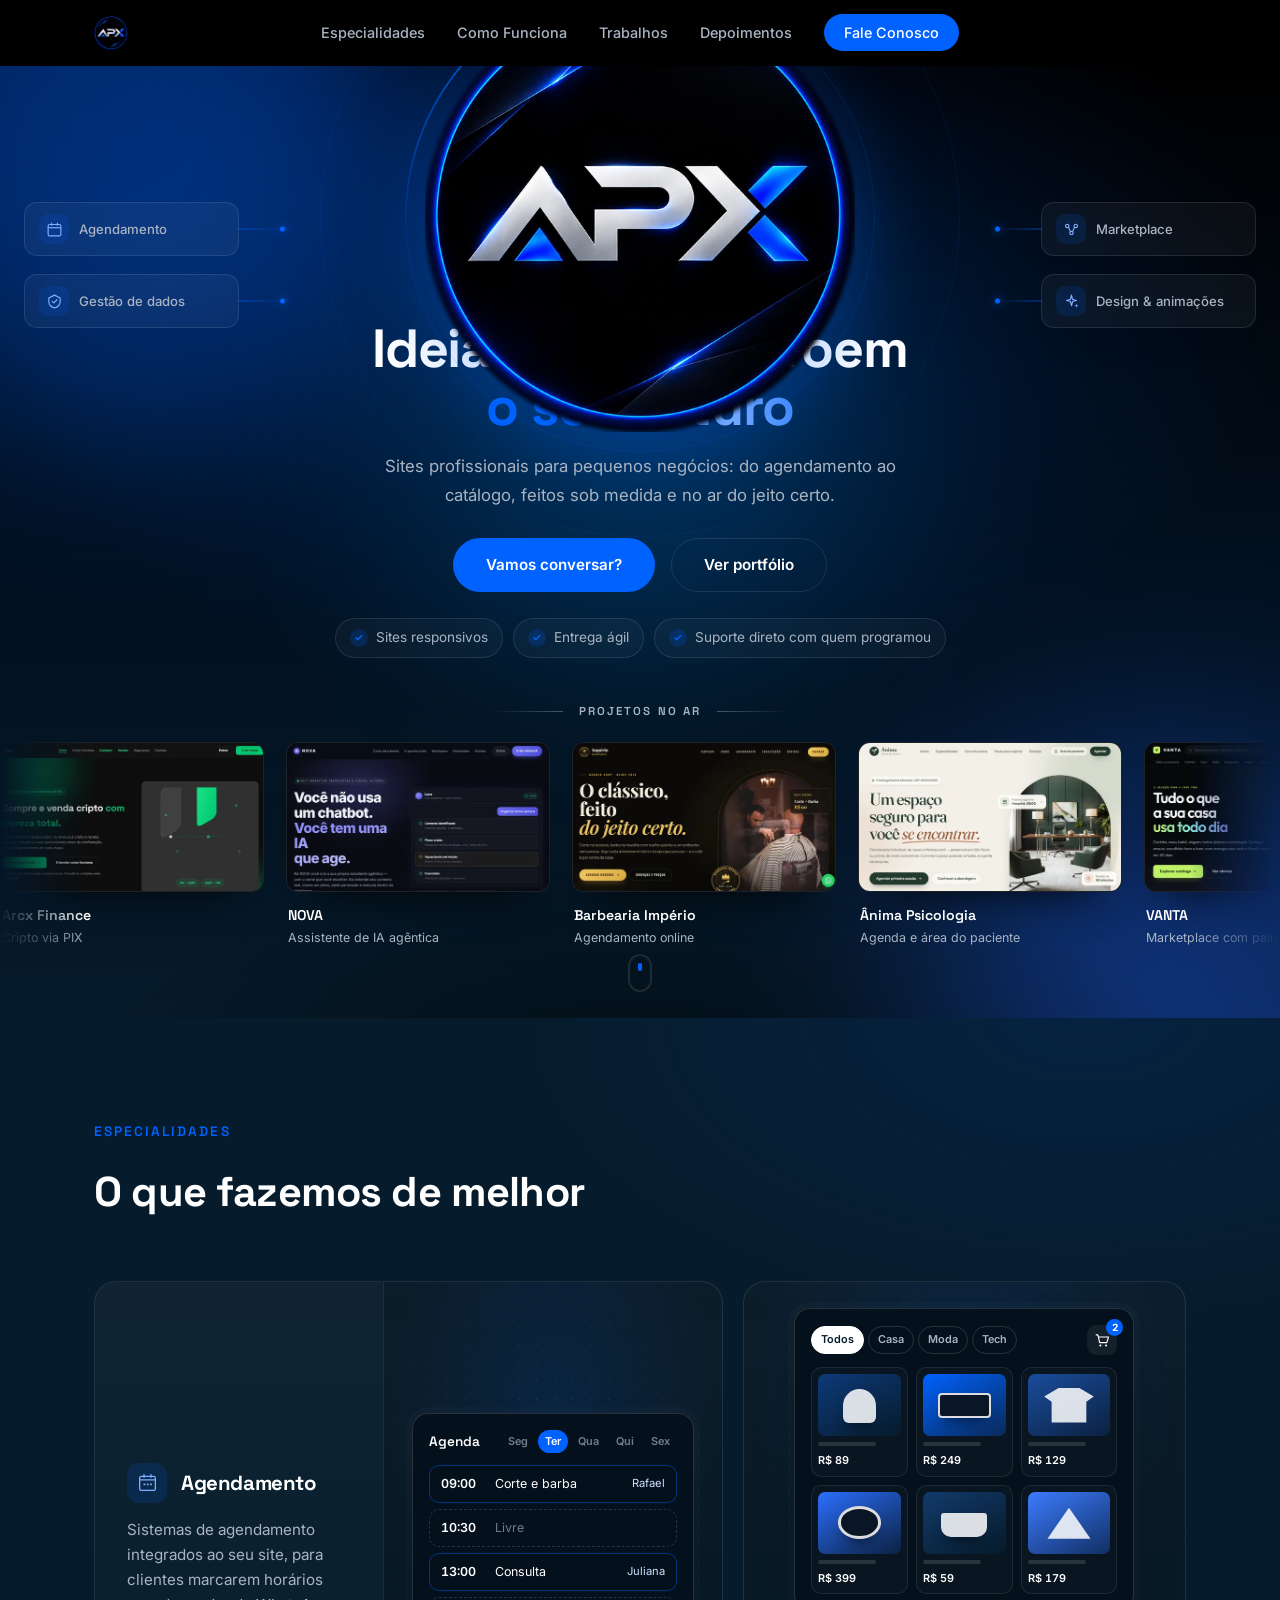
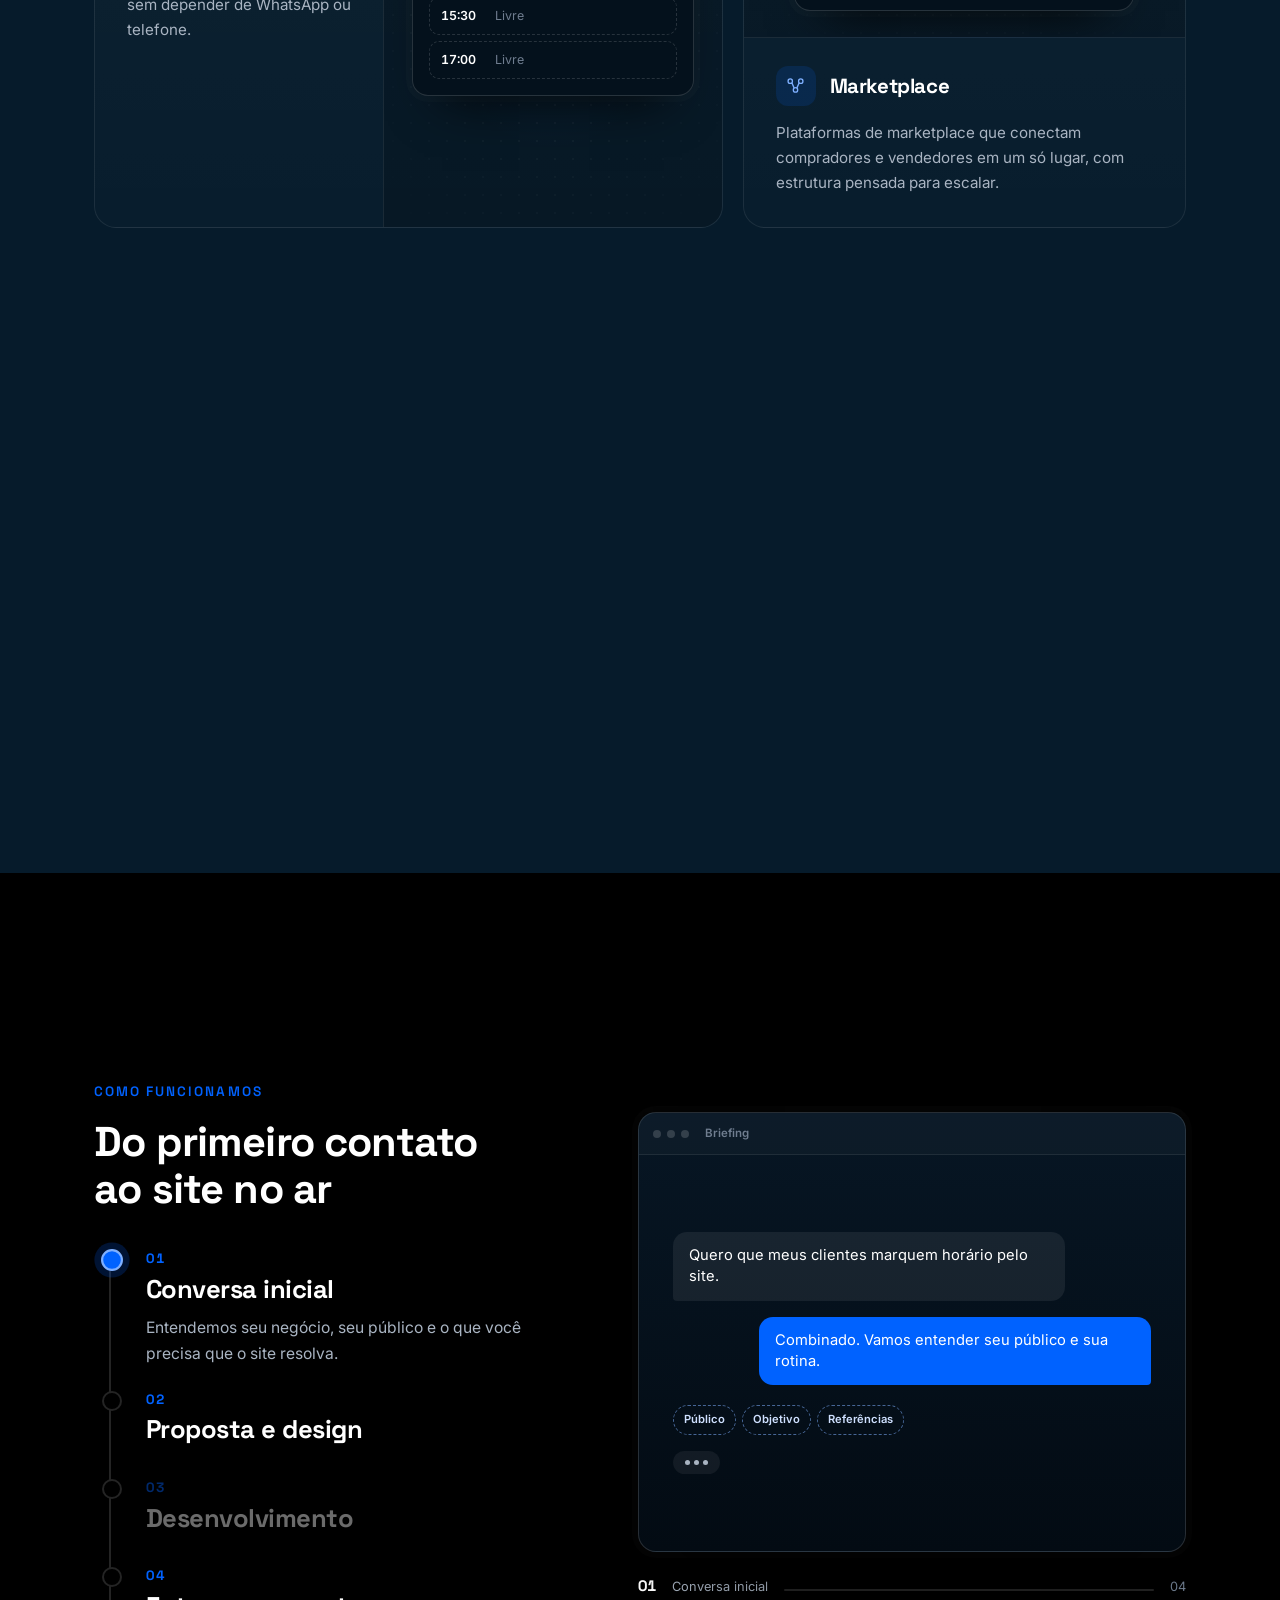
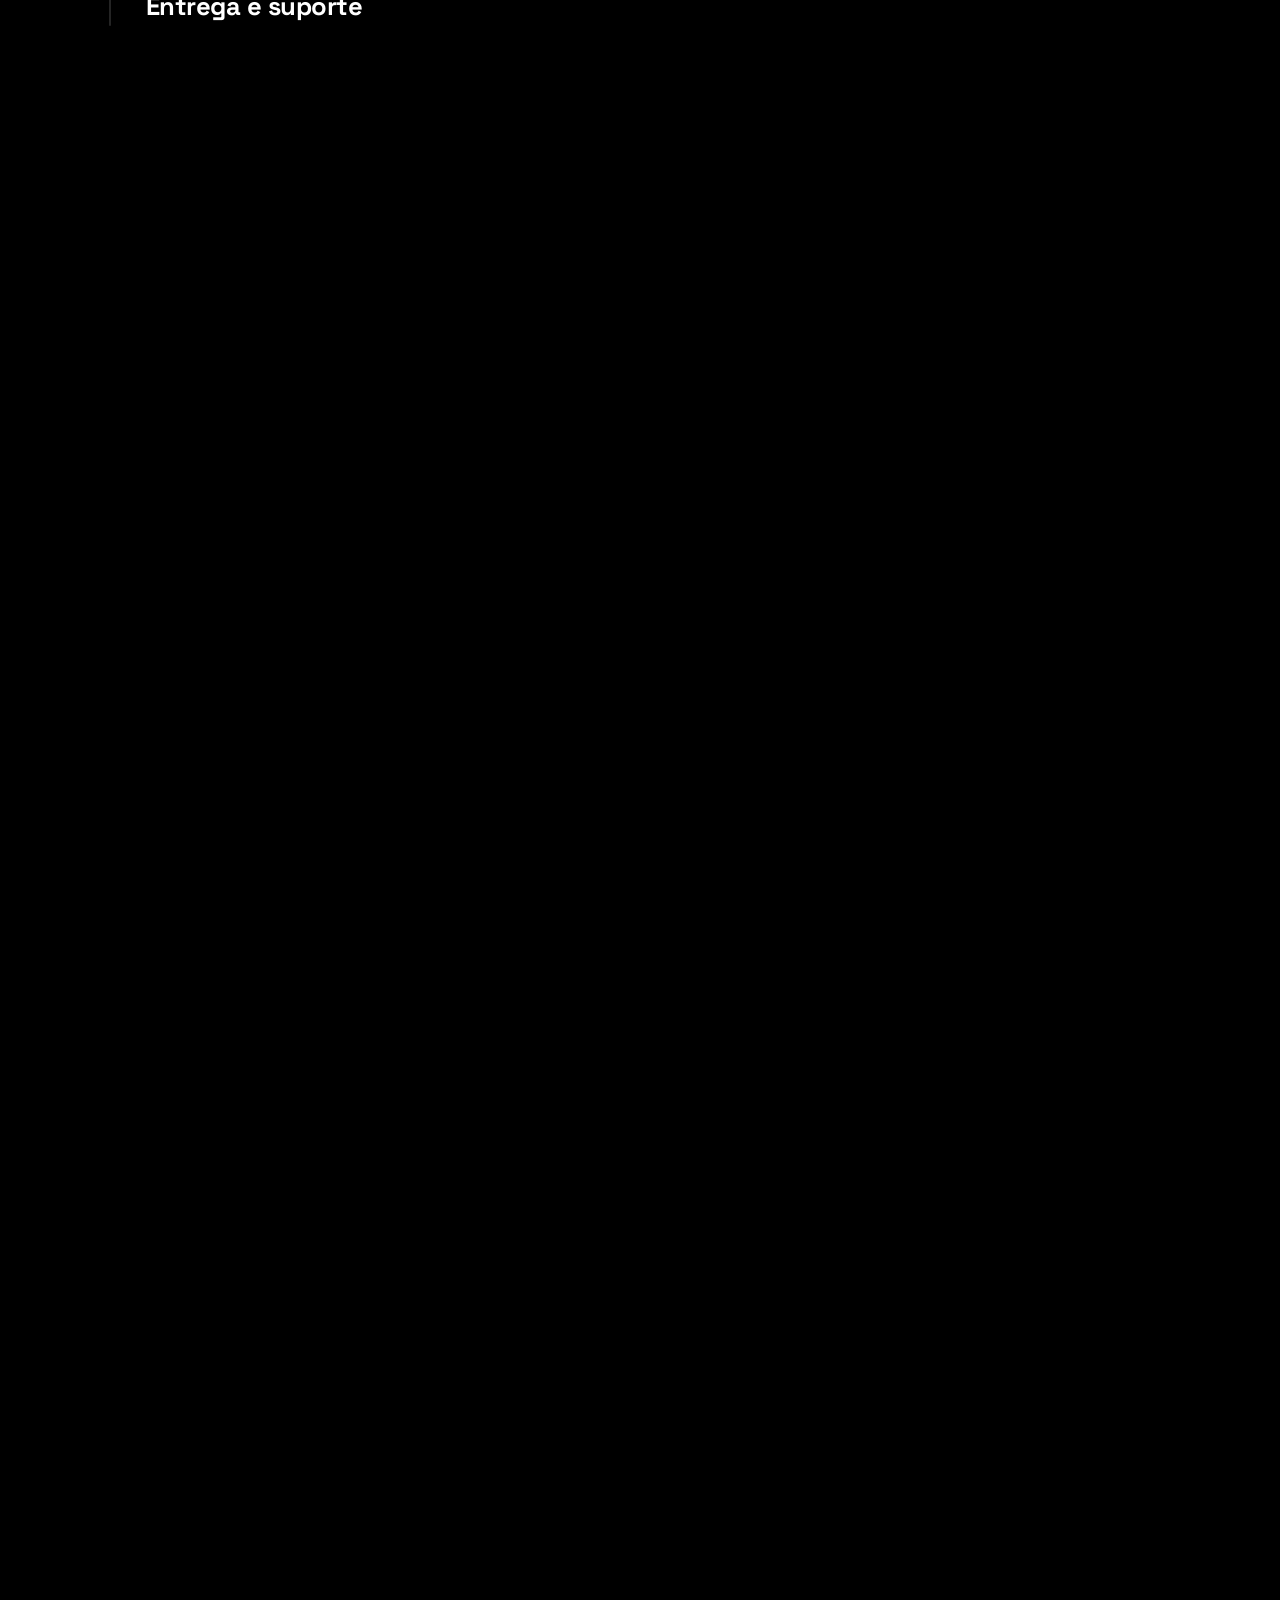
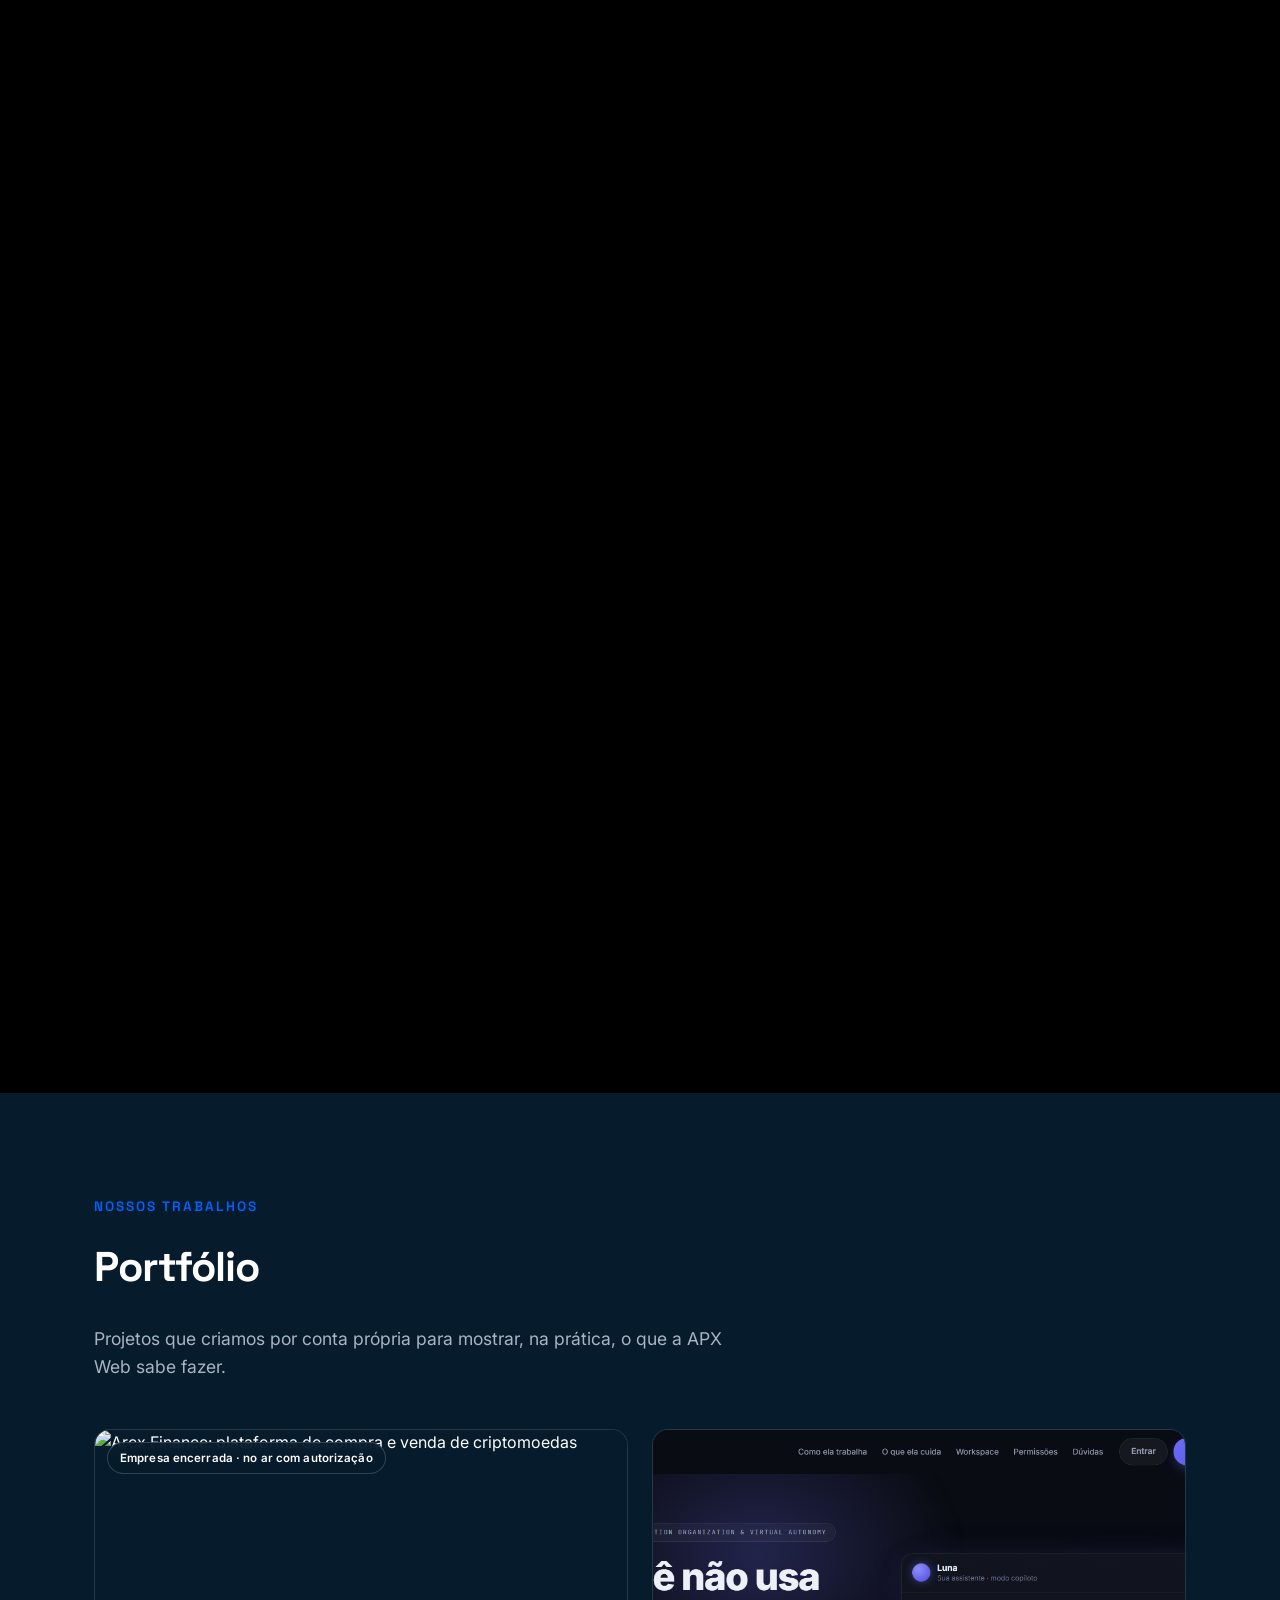
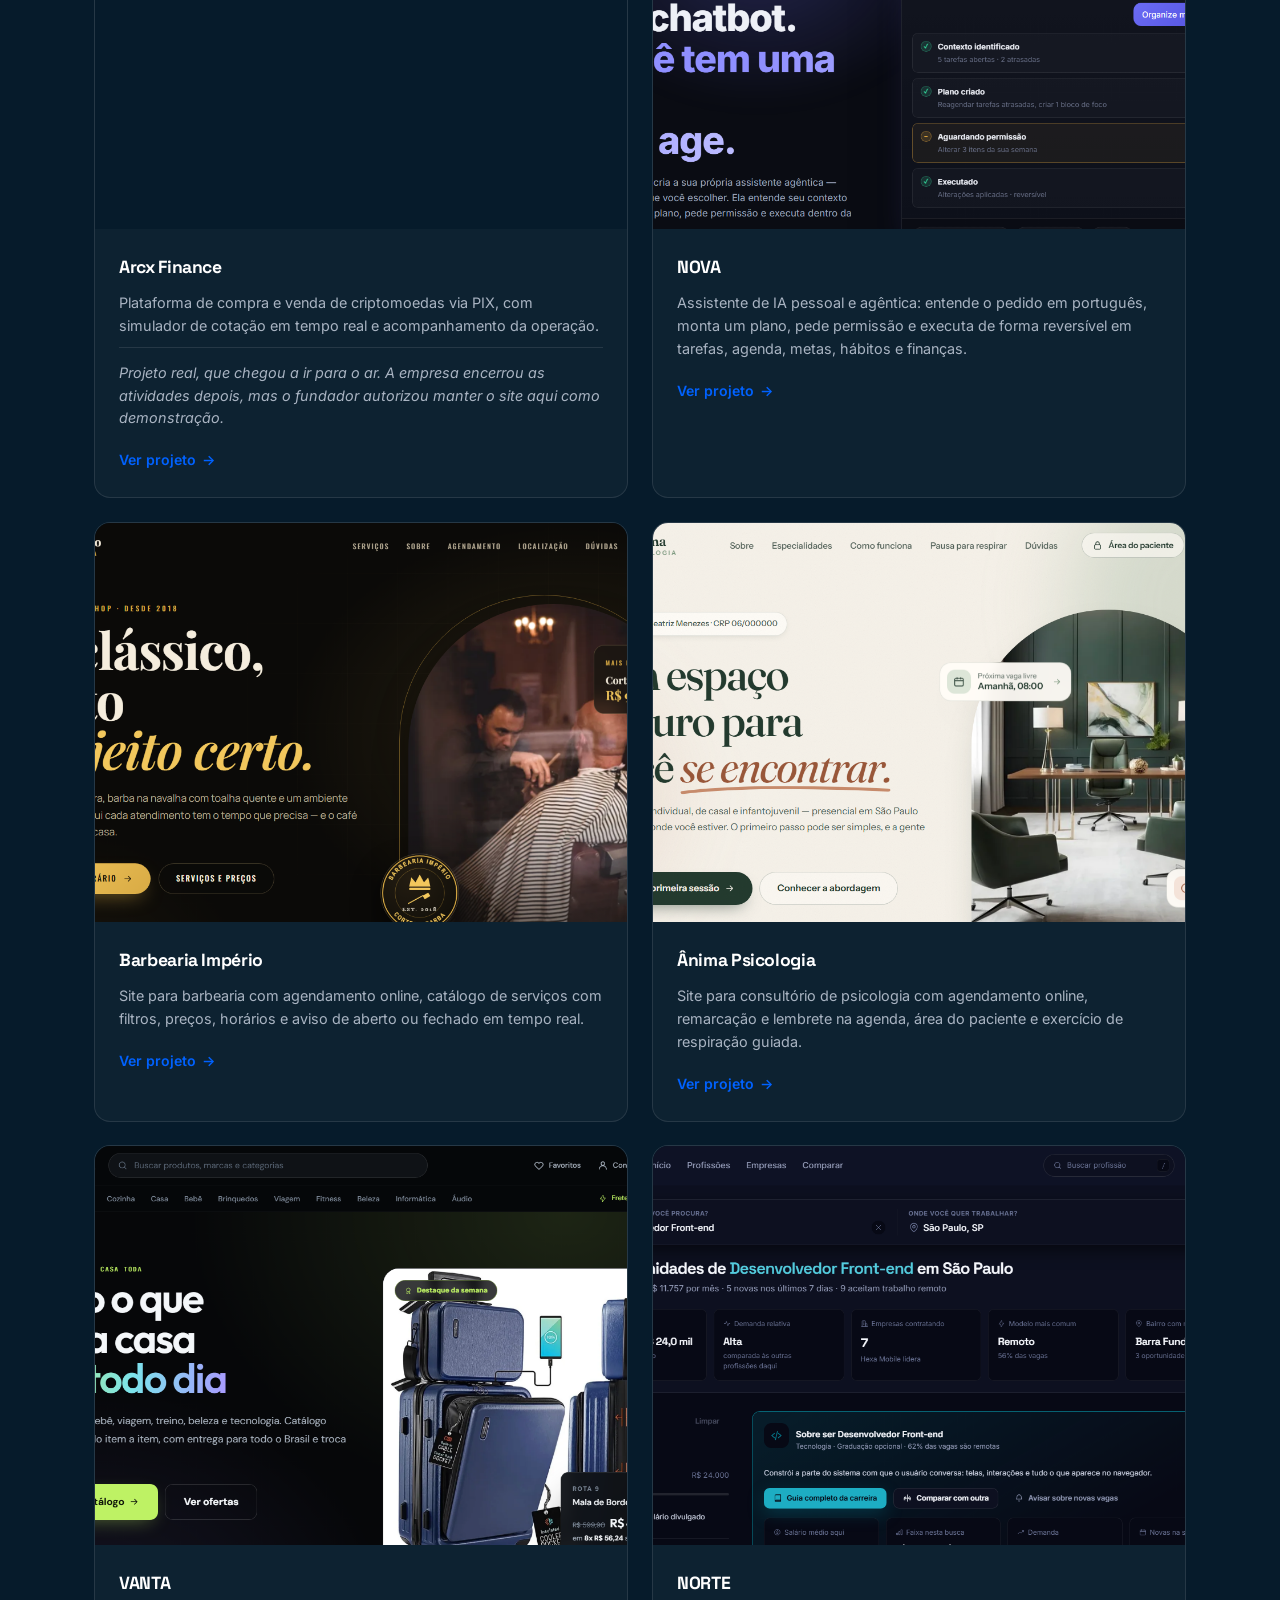
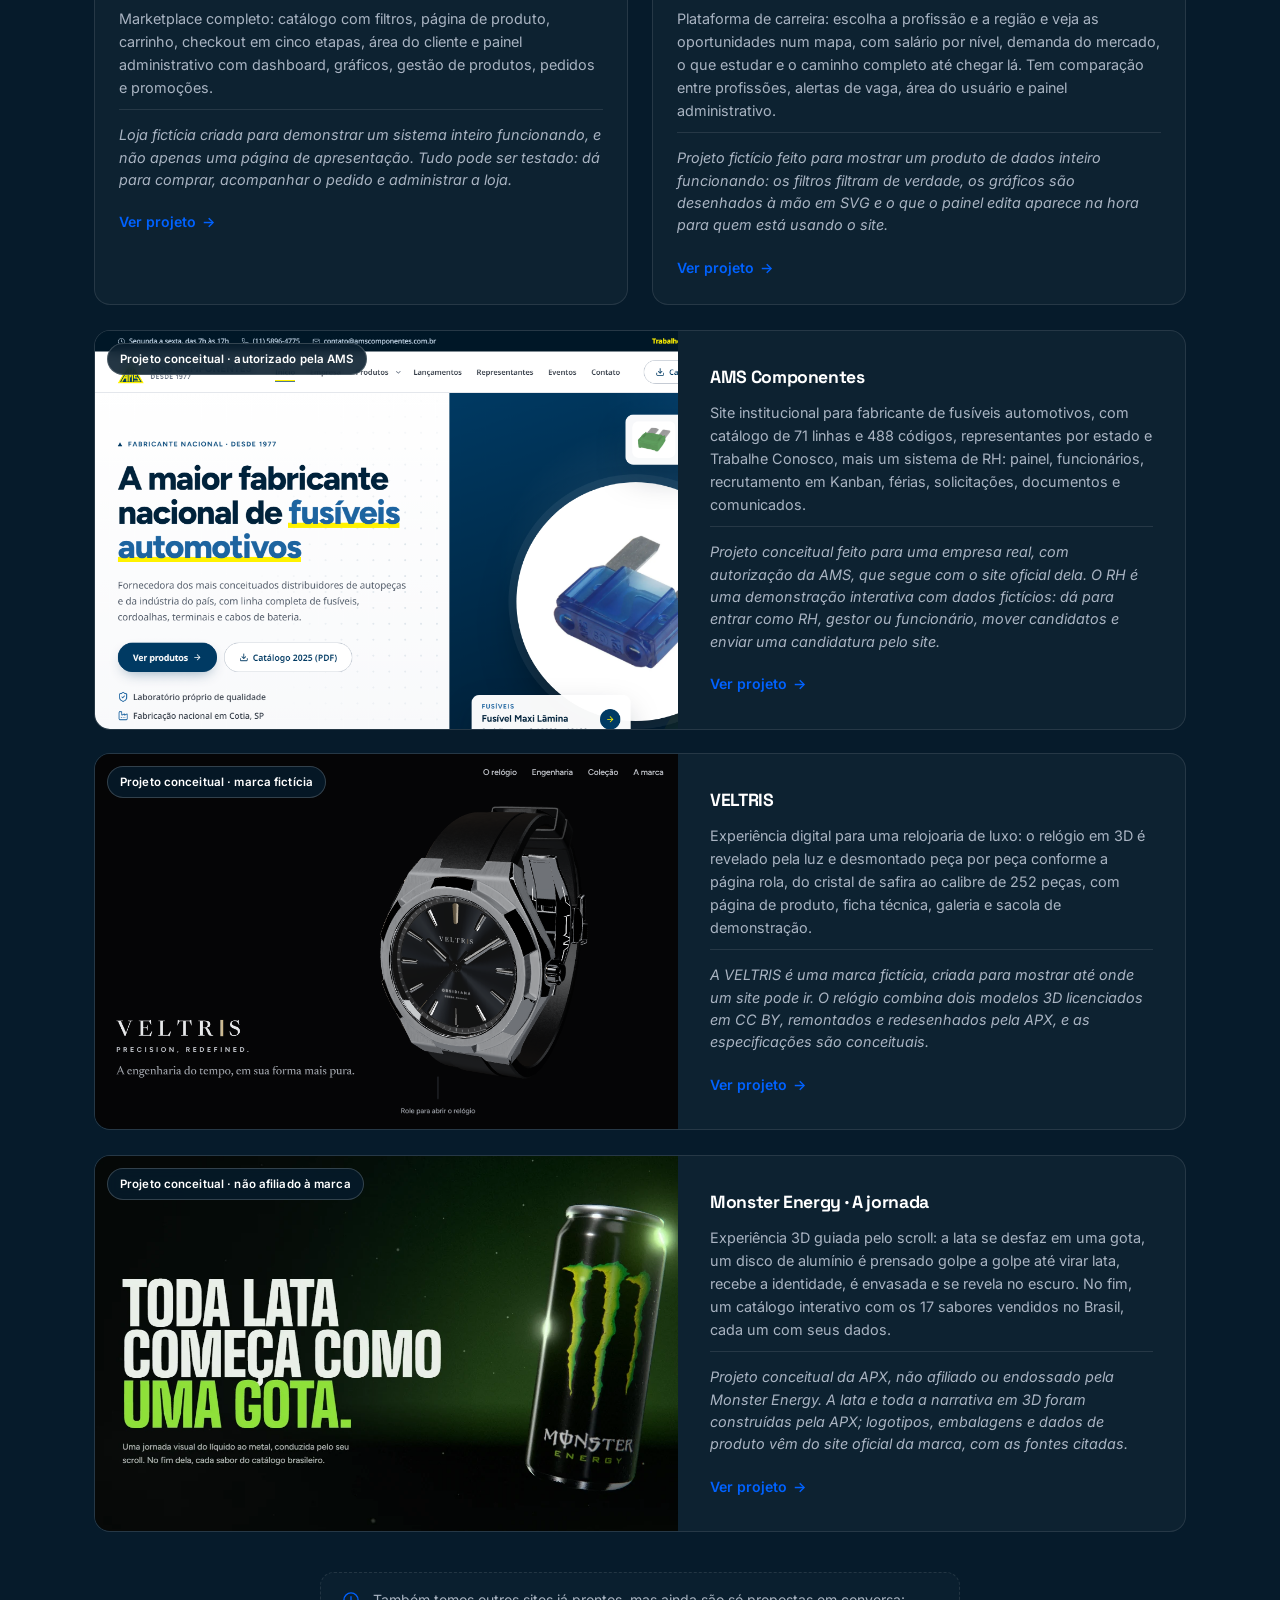
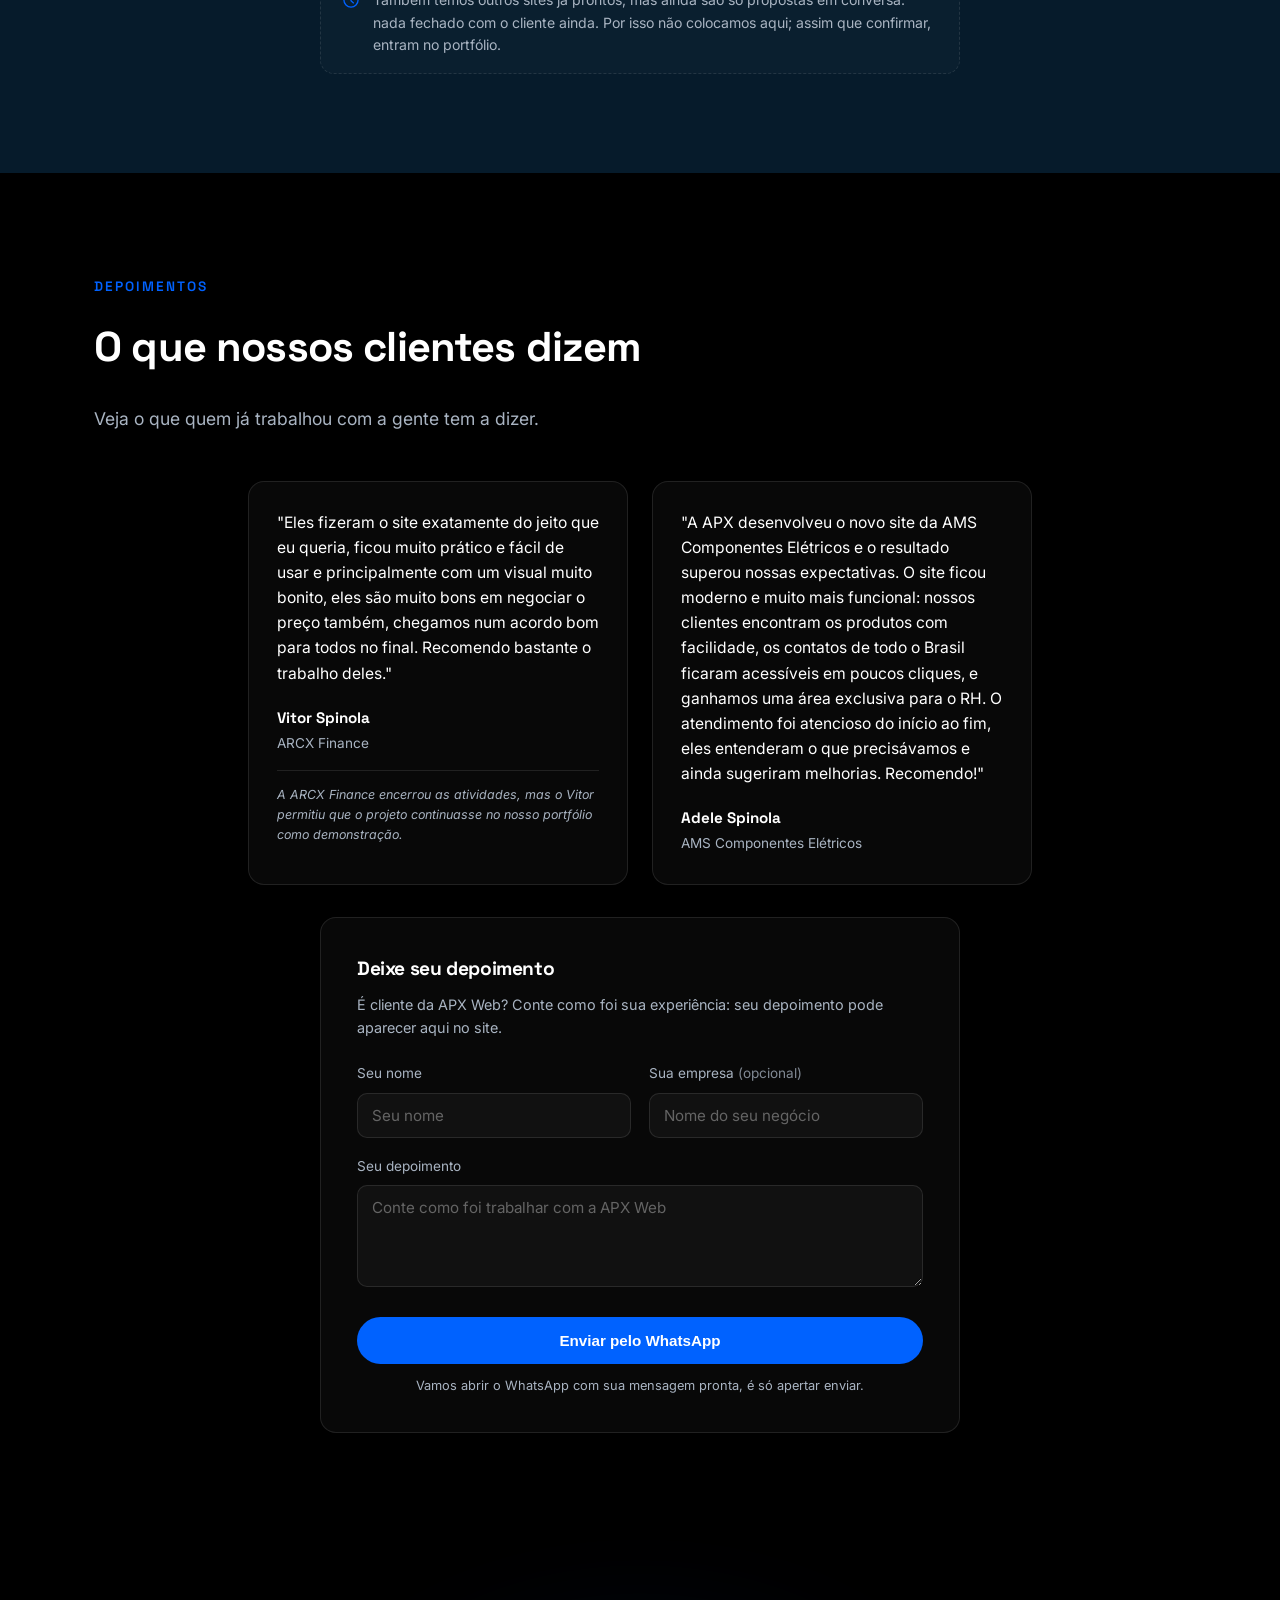
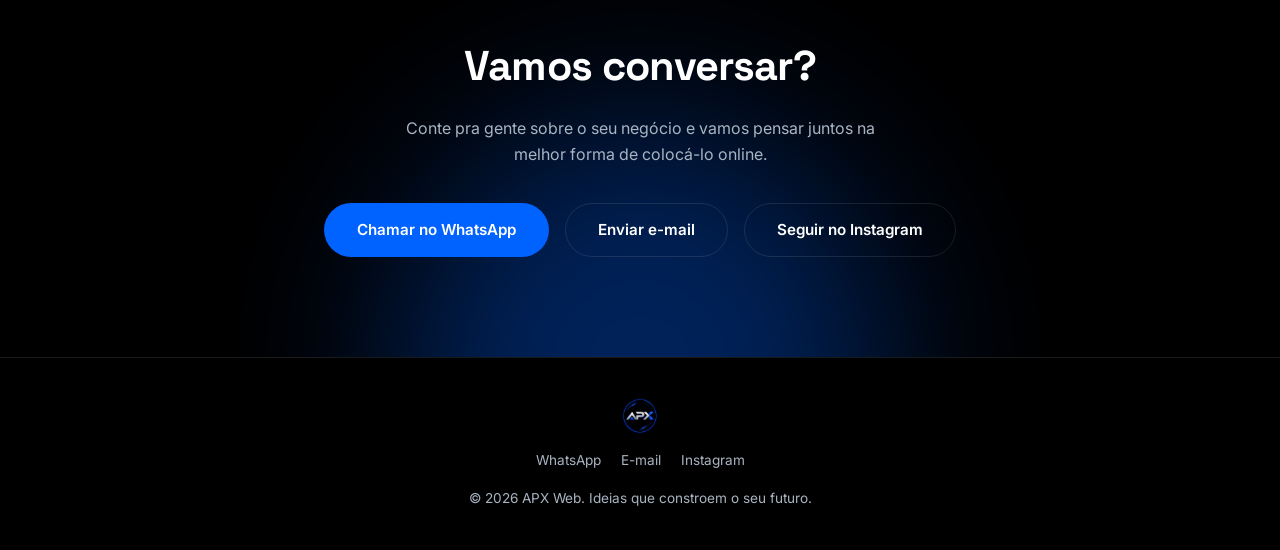
==== commit 34a00c06: "Remove selo 'Aceitando novos projetos', atualiza e-mail, Instagram e logo (rodape/favicons/og) Co-Au" ====
--- a/index.html
+++ b/index.html
@@ -84,7 +84,6 @@
       </ul>
 
       <div class="hero-core">
-
         <div class="logo-stage" data-reveal data-delay="1">
           <span class="ring ring-3" aria-hidden="true"></span>
           <span class="ring ring-2" aria-hidden="true"></span>
@@ -705,7 +704,7 @@
 
 <footer class="site-footer">
   <div class="container footer-content">
-    <img src="assets/img/logo-icon.png" alt="APX Web" class="footer-logo">
+    <img src="assets/img/logo-circle.png" alt="APX Web" class="footer-logo">
     <div class="footer-social">
       <a href="https://wa.me/5511944815707" target="_blank" rel="noopener">WhatsApp</a>
       <a href="https://mail.google.com/mail/?view=cm&fs=1&to=apxweb10@gmail.com" target="_blank" rel="noopener">E-mail</a>
--- a/styles.css
+++ b/styles.css
@@ -241,7 +241,7 @@
 }
 
 .nav-logo img {
-  height: 46px;
+  height: 34px;
   width: auto;
   transition: transform 0.3s ease;
 }
@@ -628,14 +628,14 @@
   display: flex;
   align-items: center;
   justify-content: center;
-  height: 250px;
+  height: 206px;
   margin: 8px 0 0;
 }
 
 .hero-logo {
   position: relative;
   z-index: 2;
-  width: 250px;
+  width: 430px;
   max-width: 86%;
   margin: 0;
   filter: drop-shadow(0 18px 40px rgba(0, 98, 255, 0.35));
@@ -1013,10 +1013,10 @@
     margin-top: -24px;
   }
   .logo-stage {
-    height: 230px;
+    height: 210px;
   }
   .hero-logo {
-    width: 230px;
+    width: 340px;
   }
   .ring-1 { width: 260px; height: 260px; }
   .ring-2 { width: 372px; height: 372px; }
@@ -1025,11 +1025,11 @@
 
 @media (max-width: 640px) {
   .logo-stage {
-    height: 190px;
+    height: 170px;
     margin-top: 8px;
   }
   .hero-logo {
-    width: 190px;
+    width: 270px;
   }
   .ring-1 { width: 210px; height: 210px; }
   .ring-2 { width: 300px; height: 300px; }
@@ -1487,7 +1487,7 @@
 }
 
 .footer-logo {
-  height: 40px;
+  height: 36px;
   width: auto;
 }
 
